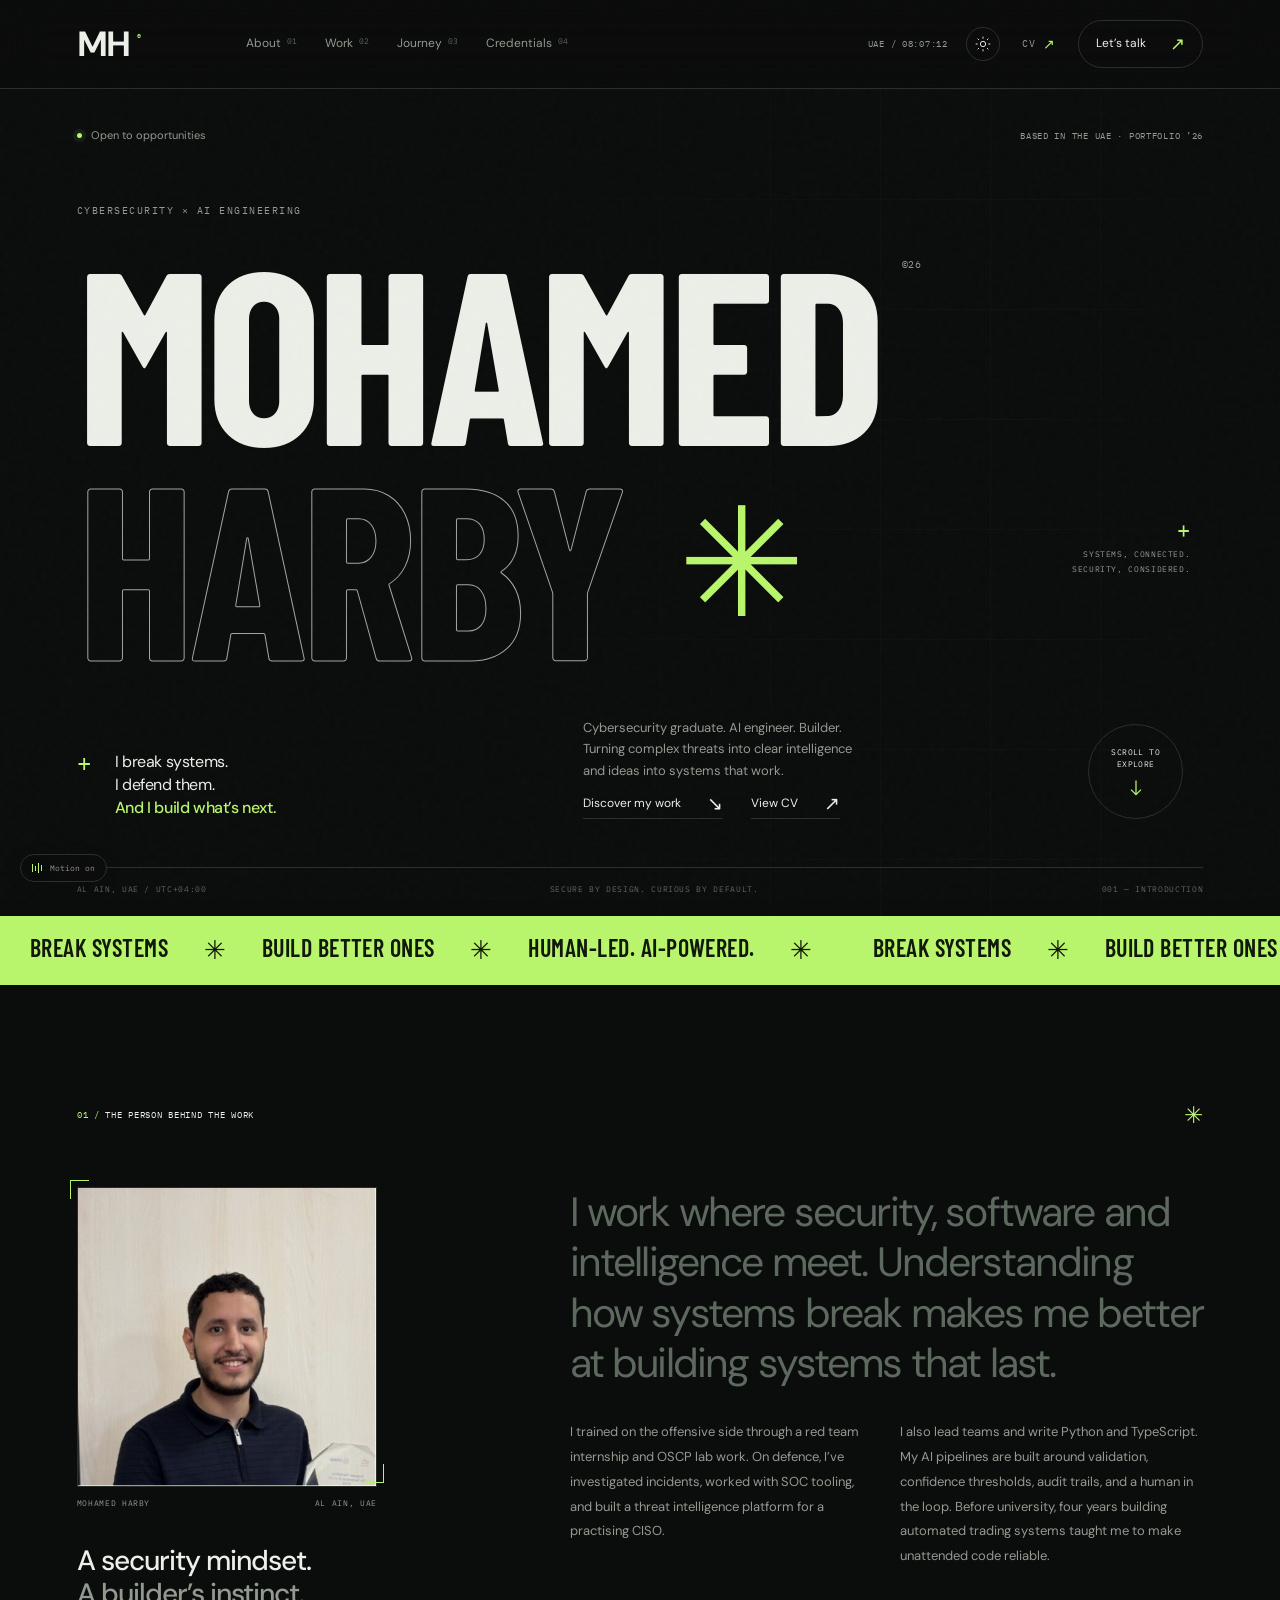
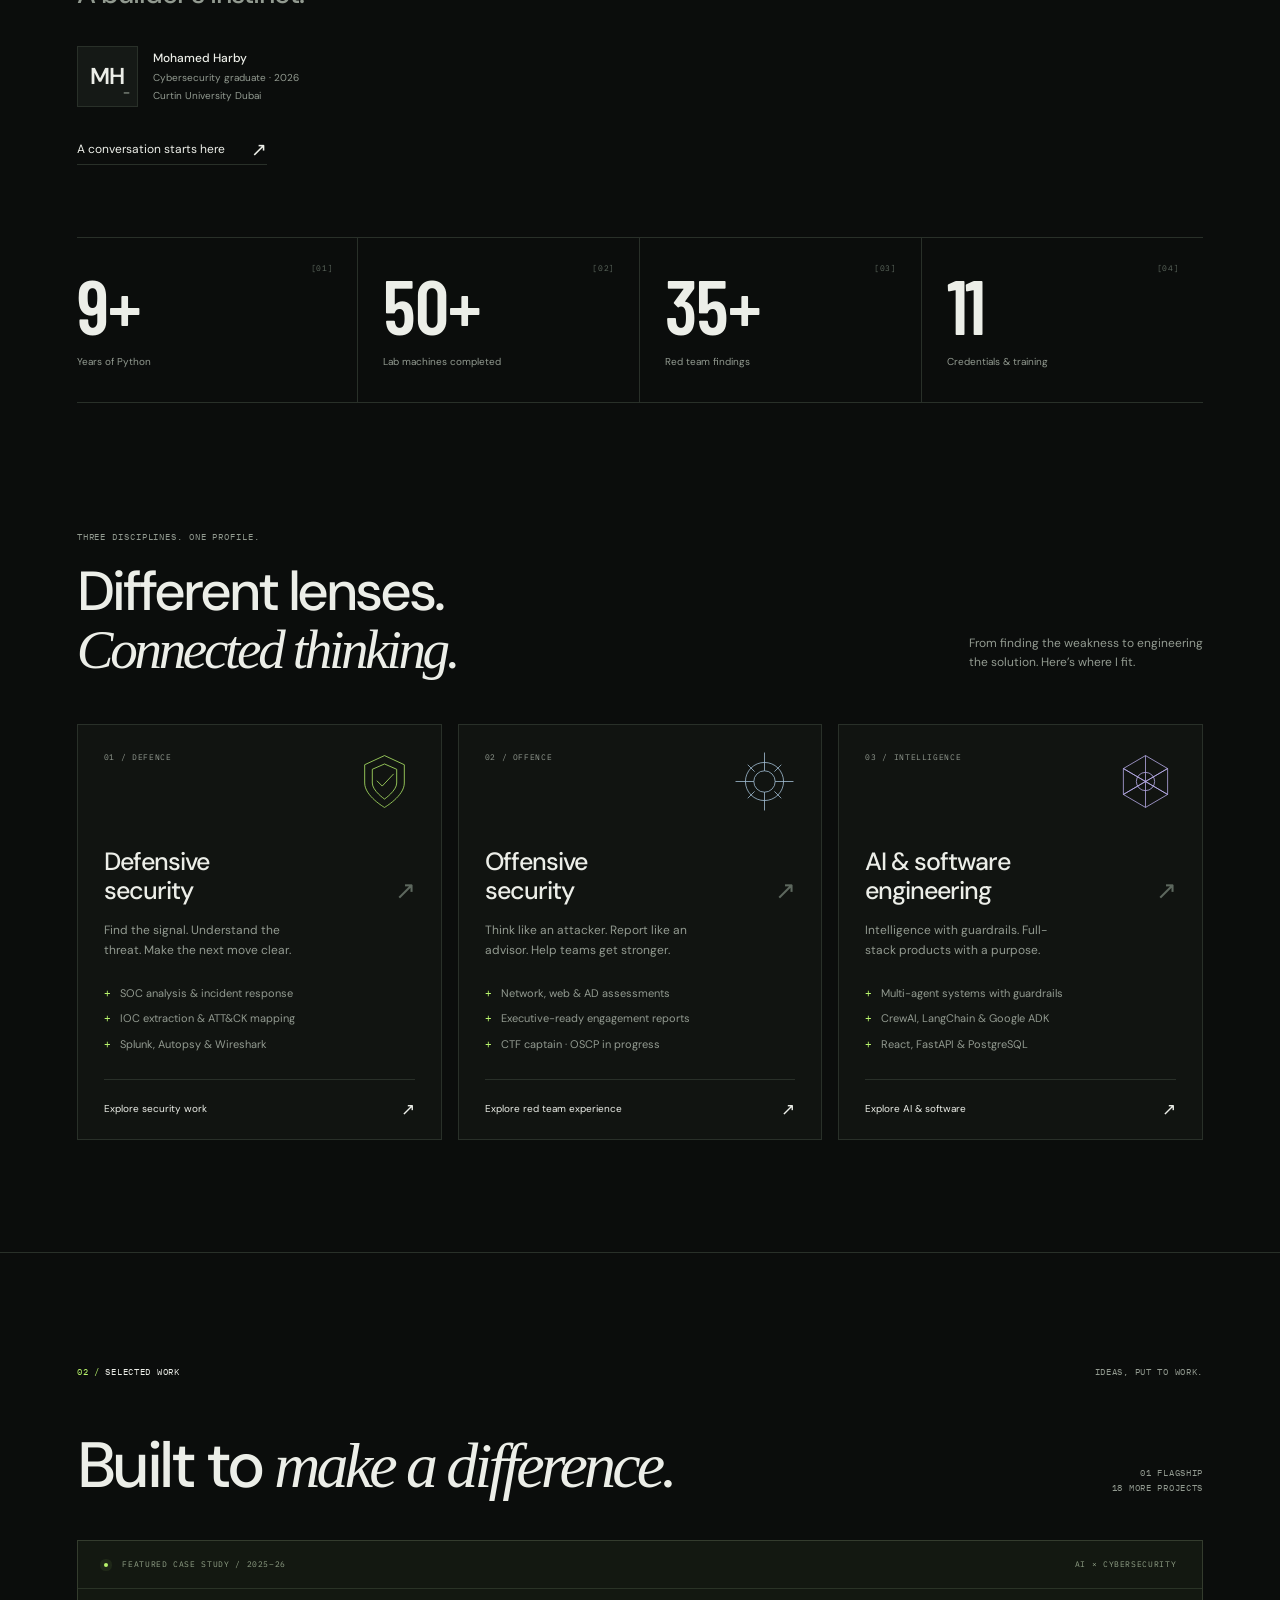
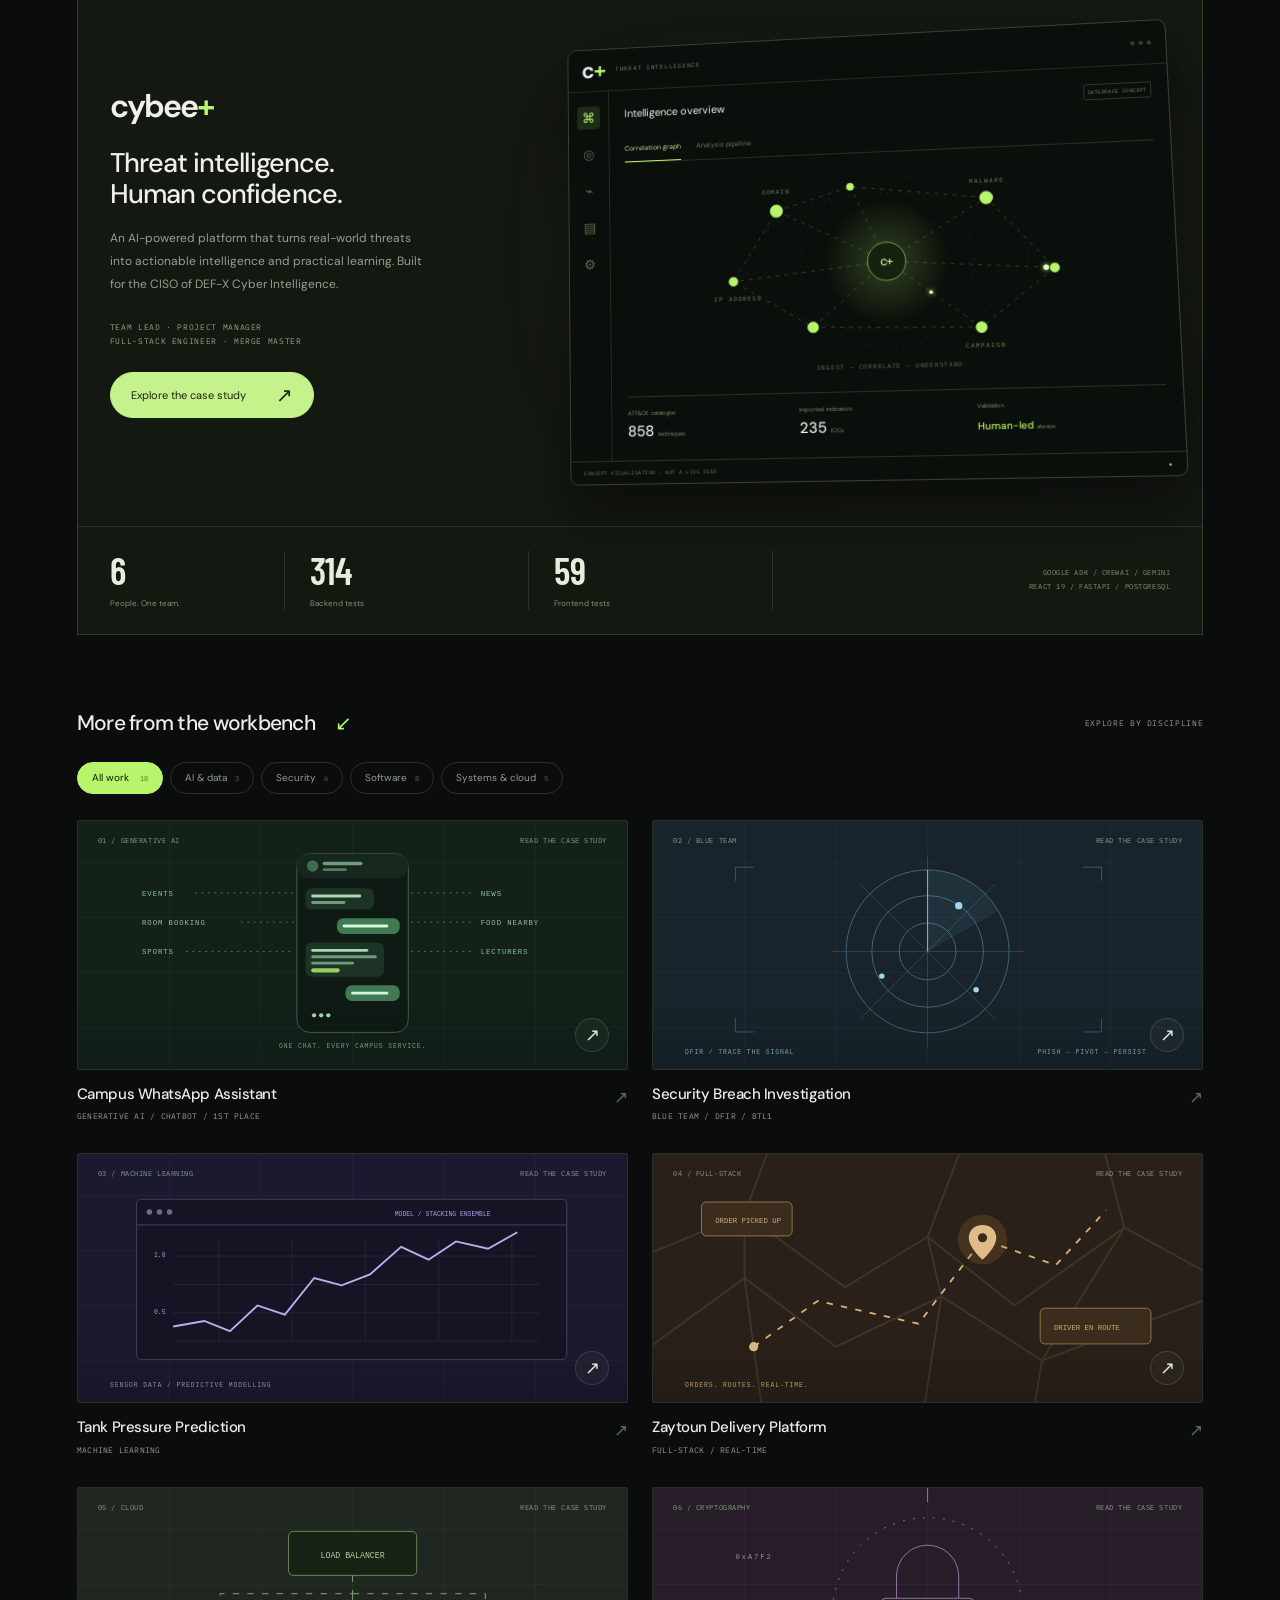
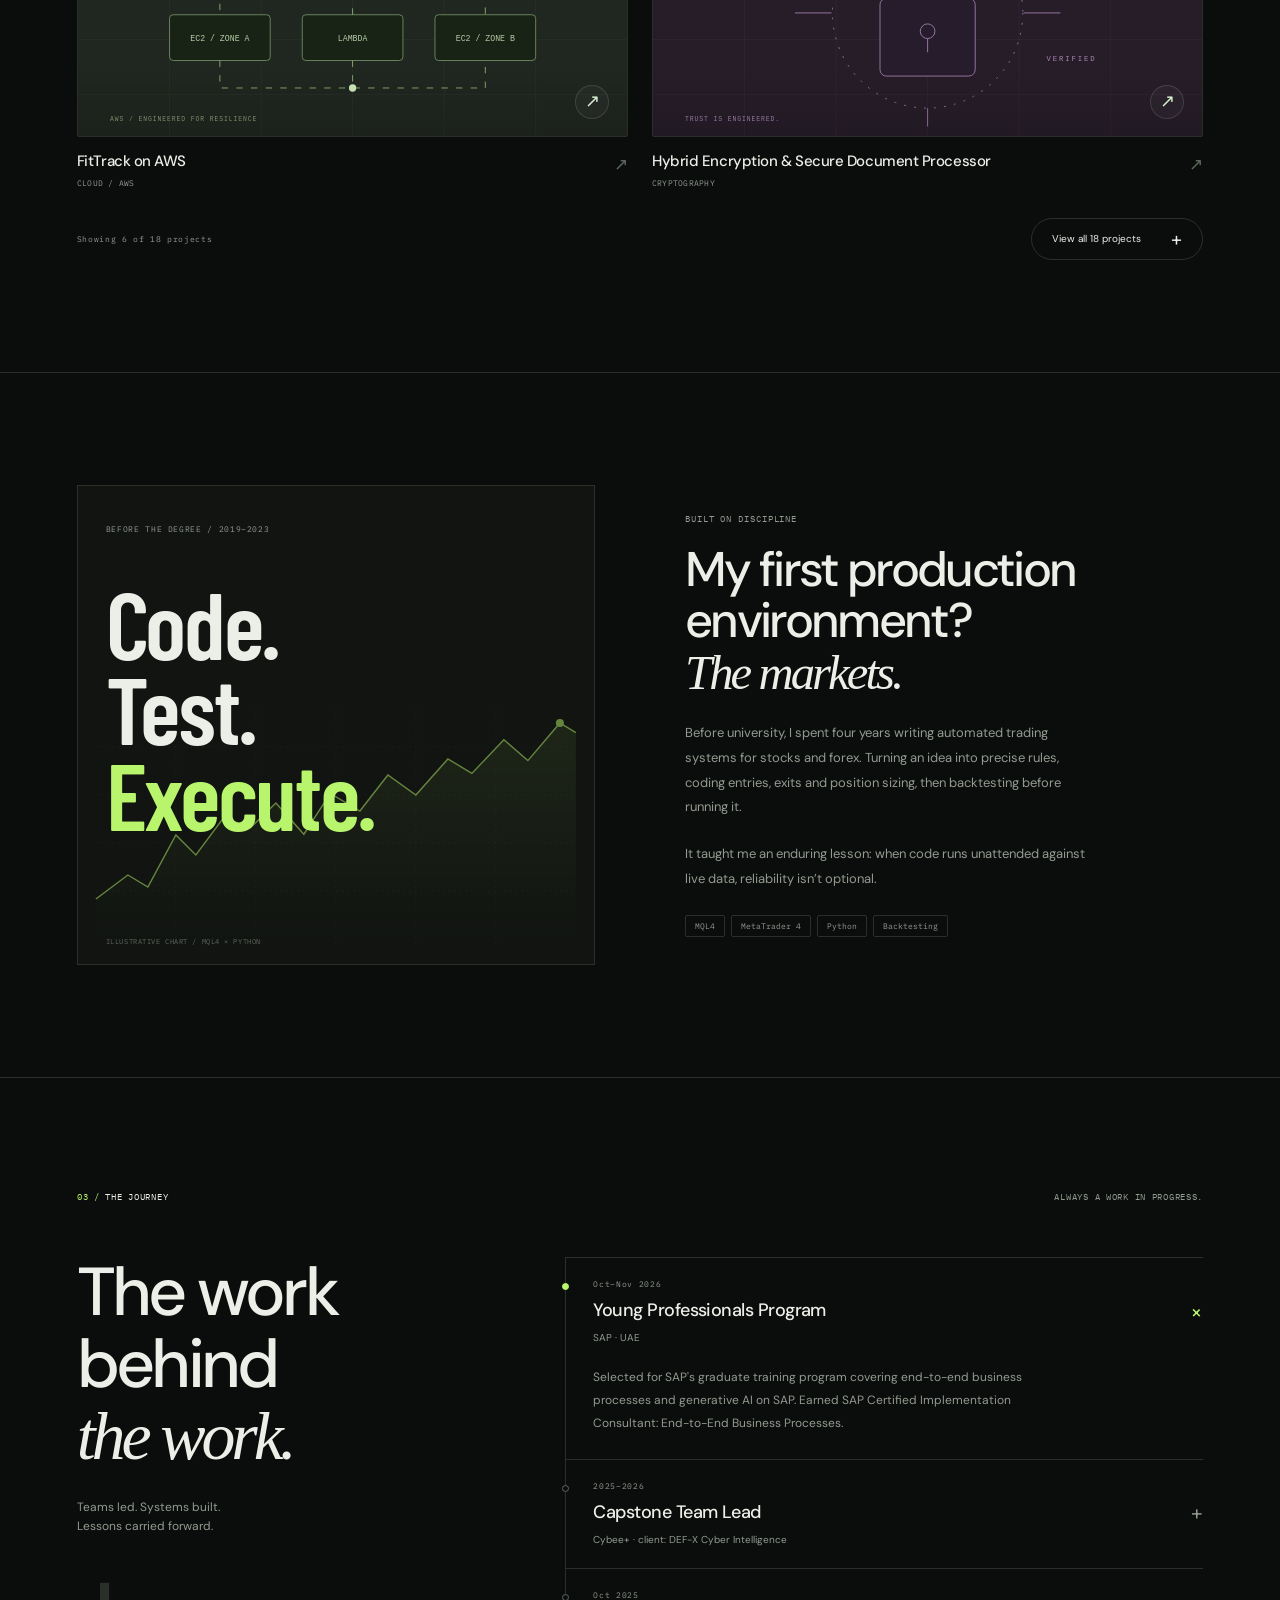
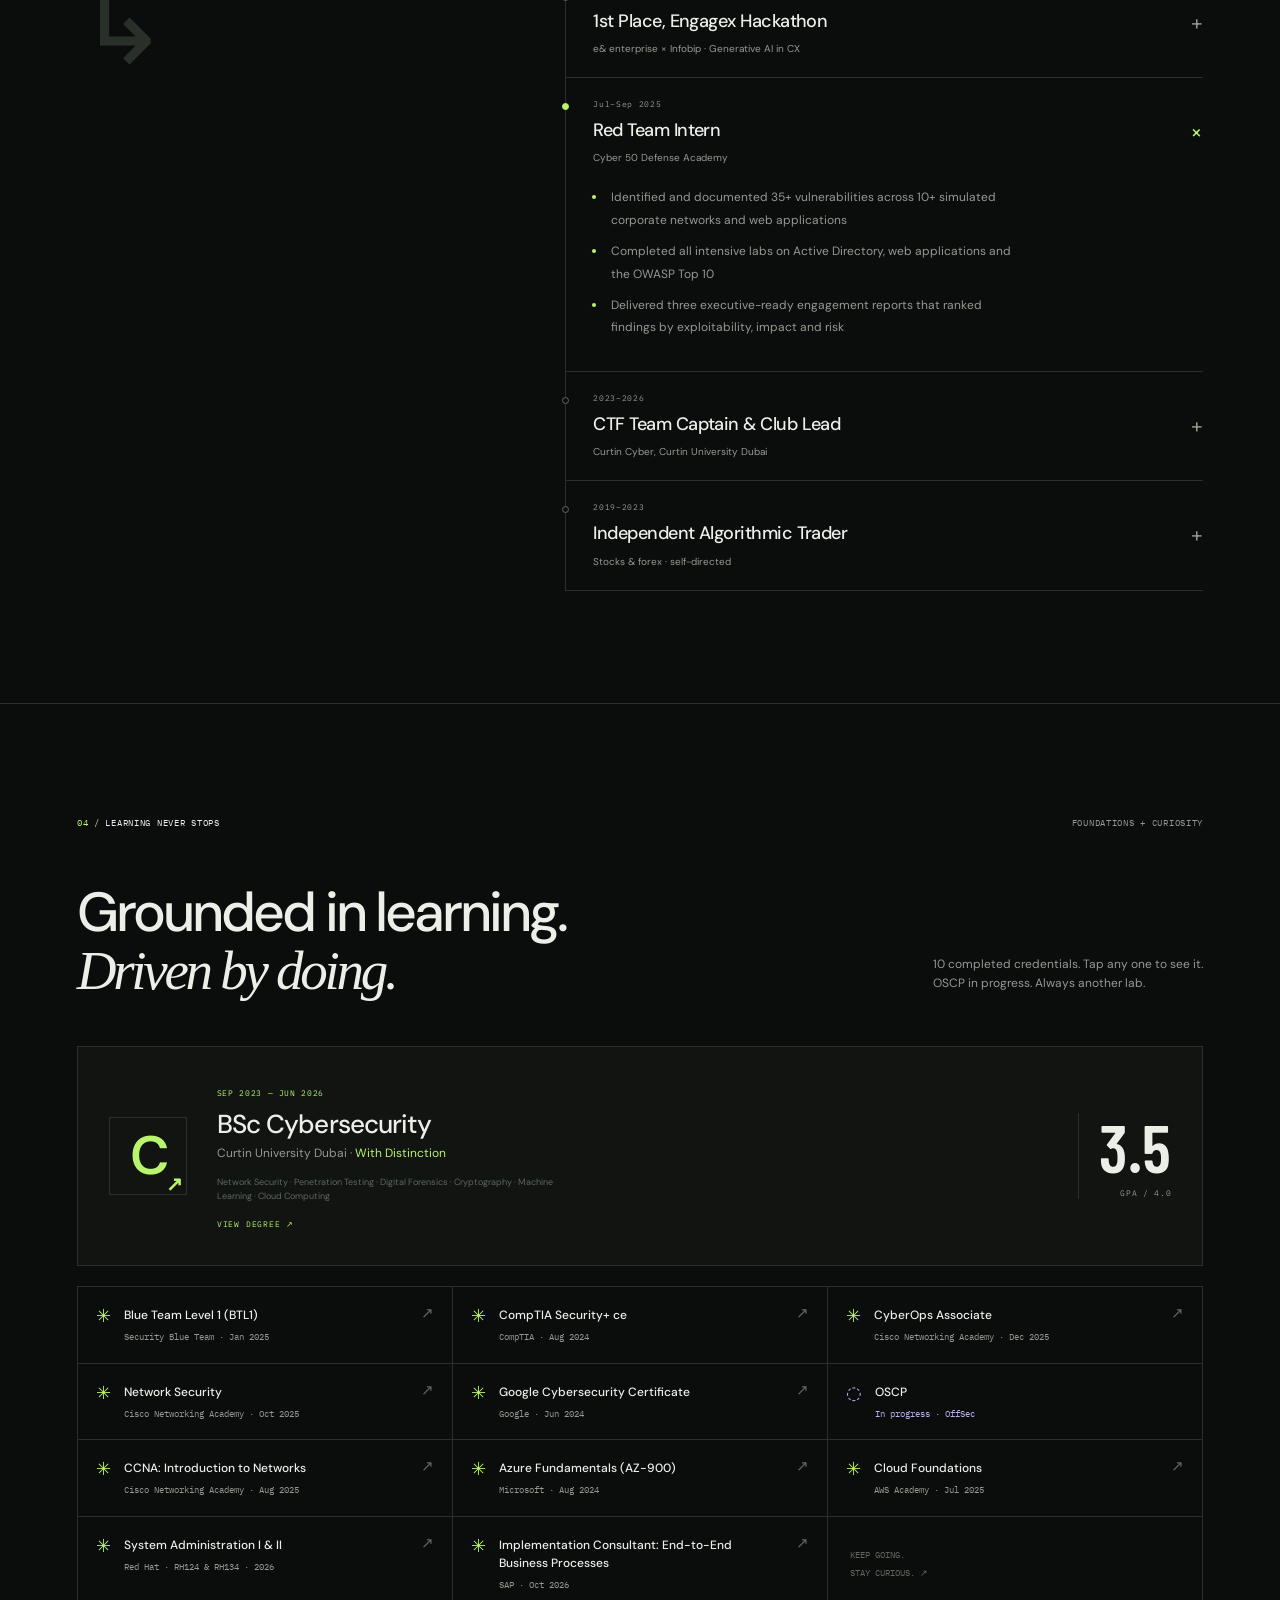
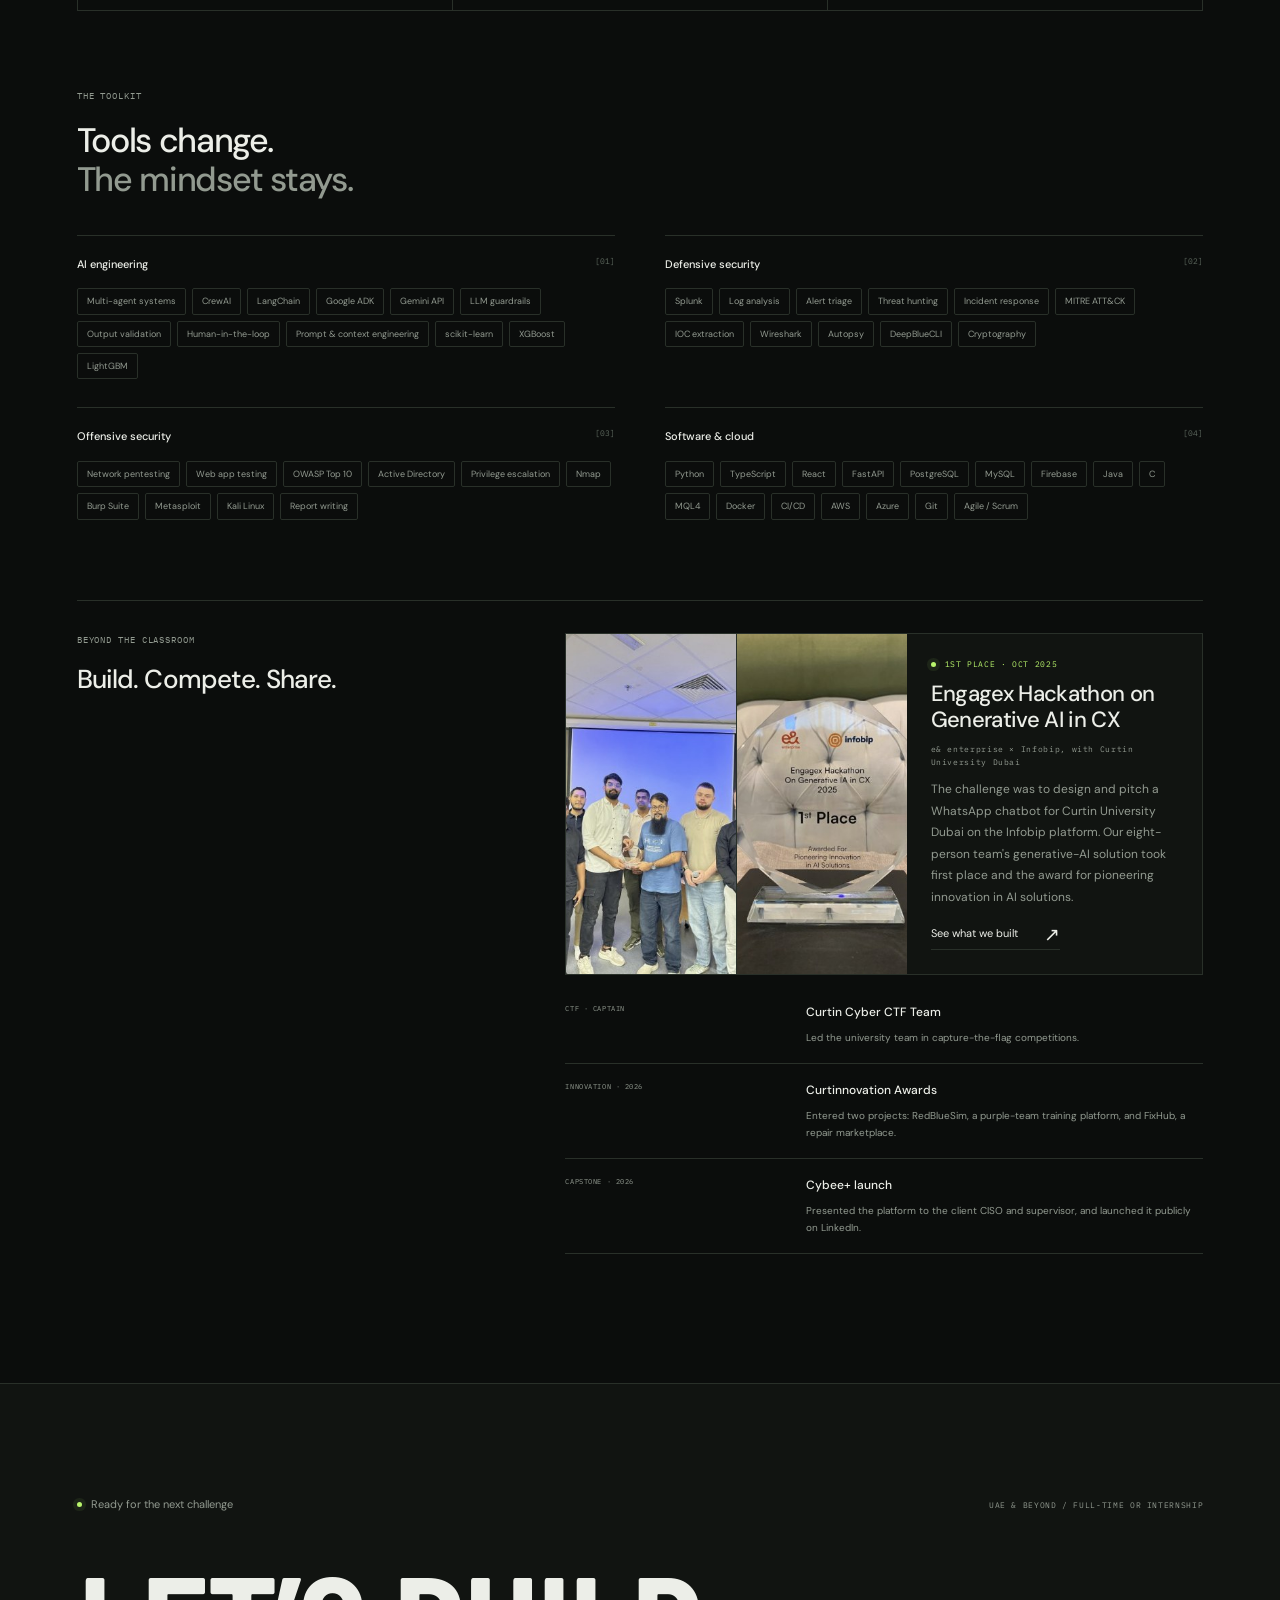
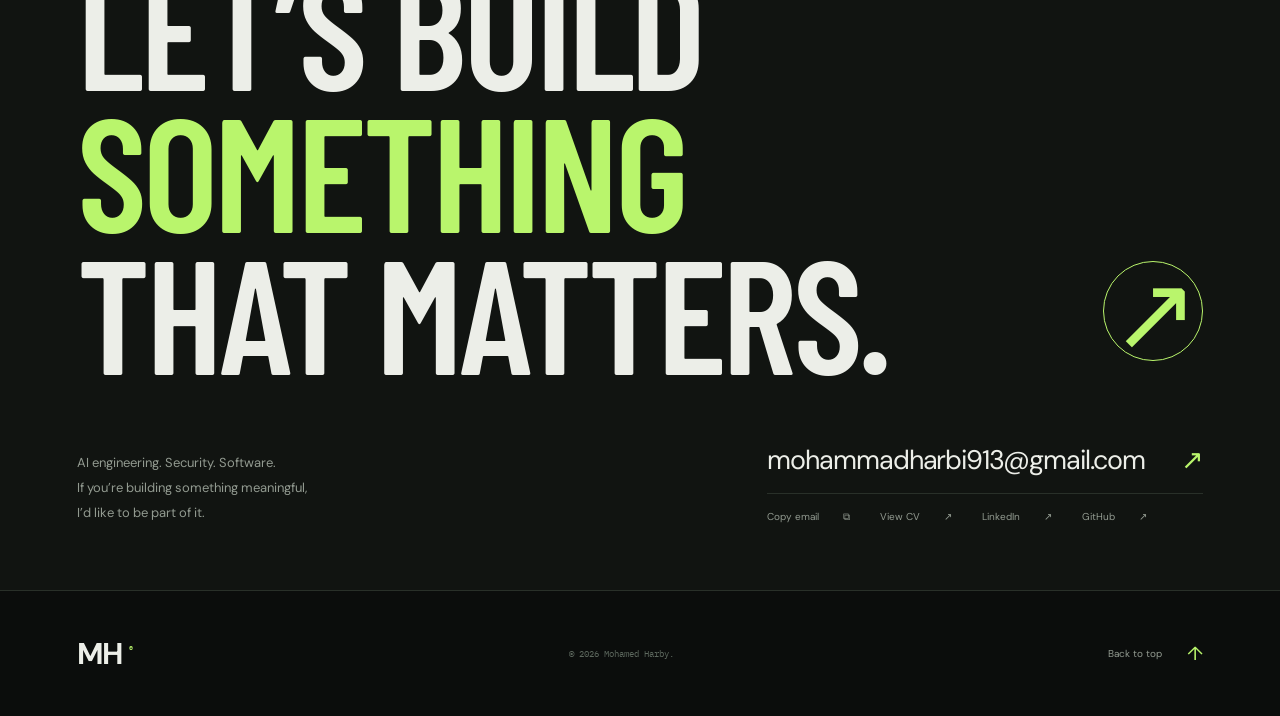
==== public/index.html @ e3bf2884 "Portfolio site" ====
<!DOCTYPE html>
<html lang="en" data-theme="dark">
<head>
  <meta charset="utf-8">
  <meta name="viewport" content="width=device-width,initial-scale=1,viewport-fit=cover">
  <meta name="theme-color" content="#0b0d0c">
  <meta name="description" content="Mohamed Harby — cybersecurity graduate, AI engineer and full-stack builder based in the UAE. Explore Cybee+, security investigations, software and systems work.">
  <meta property="og:title" content="Mohamed Harby — Cybersecurity × AI Engineering">
  <meta property="og:description" content="Cybersecurity graduate building multi-agent AI for threat intelligence. SOC, red team and full-stack work, based in the UAE.">
  <meta property="og:type" content="website">
  <meta property="og:image" content="https://mohamed-harby.web.app/assets/images/og-image.jpg">
  <meta property="og:image:width" content="1200">
  <meta property="og:image:height" content="630">
  <meta property="og:image:alt" content="Mohamed Harby — Cybersecurity × AI Engineering">
  <meta property="og:site_name" content="Mohamed Harby">
  <meta name="twitter:card" content="summary_large_image">
  <meta name="twitter:image" content="https://mohamed-harby.web.app/assets/images/og-image.jpg">
  <title>Mohamed Harby — Cybersecurity × AI Engineering</title>
  <link rel="icon" href="assets/favicon.svg" type="image/svg+xml">
  <link rel="preload" href="assets/fonts/barlow-condensed-latin-700-normal.woff2" as="font" type="font/woff2" crossorigin>
  <link rel="preload" href="assets/fonts/dm-sans-latin-wght-normal.woff2" as="font" type="font/woff2" crossorigin>
  <link rel="stylesheet" href="assets/fonts/fonts.css">
  <link rel="stylesheet" href="styles.css">
  <script src="content.js" defer></script>
  <script src="art.js" defer></script>
  <script src="app.js" defer></script>
</head>
<body>
  <a class="skip-link" href="#main">Skip to content</a>
  <div class="intro-curtain" aria-hidden="true"><div class="intro-mark">MH<span>®</span></div><div class="intro-bottom"><span>SECURITY MEETS INTELLIGENCE</span><span id="load-count">000</span></div><div class="intro-line"></div></div>
  <div class="scroll-progress" aria-hidden="true"></div>
  <div class="cursor" aria-hidden="true"><span>Explore</span></div>
  <div class="grain" aria-hidden="true"></div>

  <header class="site-header">
    <a class="wordmark" href="#home" aria-label="Mohamed Harby, home">MH<span>®</span></a>
    <nav class="desktop-nav" aria-label="Main navigation">
      <a href="#about" data-nav="about" class="nav-link">About<span>01</span></a>
      <a href="#work" data-nav="work" class="nav-link">Work<span>02</span></a>
      <a href="#experience" data-nav="experience" class="nav-link">Journey<span>03</span></a>
      <a href="#credentials" data-nav="credentials" class="nav-link">Credentials<span>04</span></a>
    </nav>
    <div class="header-right">
      <span class="local-time mono" data-clock>UAE / 00:00:00</span>
      <button class="icon-button theme-toggle" type="button" aria-label="Switch to light theme" aria-pressed="false"><svg viewBox="0 0 24 24" fill="none" stroke="currentColor" stroke-width="1.4" aria-hidden="true"><circle cx="12" cy="12" r="4"/><path d="M12 1v3m0 16v3M1 12h3m16 0h3M4 4l2 2m12 12 2 2M4 20l2-2M18 6l2-2"/></svg></button>
      <a href="assets/cv/Mohamed-Harby-CV.pdf" class="cv-link" target="_blank" rel="noopener" aria-label="Open my CV (PDF) in a new tab">CV <span>↗</span></a>
      <a href="#contact" class="talk-button magnetic">Let’s talk <span>↗</span></a>
      <button class="menu-toggle icon-button" aria-label="Open navigation" aria-expanded="false" aria-controls="mobile-nav"><span></span><span></span></button>
    </div>
  </header>
  <nav id="mobile-nav" class="mobile-nav" aria-label="Mobile navigation" hidden>
    <span class="mono">EXPLORE THE PORTFOLIO</span>
    <a href="#about">About <small>01</small></a><a href="#work">Selected work <small>02</small></a><a href="#experience">The journey <small>03</small></a><a href="#credentials">Credentials <small>04</small></a><a href="#contact">Let’s talk <small>↗</small></a><a href="assets/cv/Mohamed-Harby-CV.pdf" target="_blank" rel="noopener">View CV <small>↗</small></a>
    <div class="mono">AL AIN, UAE · OPEN TO OPPORTUNITIES</div>
  </nav>

  <main id="main">
    <section class="hero section-shell" id="home" aria-labelledby="hero-title">
      <div class="hero-grid" aria-hidden="true"></div>
      <canvas id="hero-canvas" aria-hidden="true"></canvas>
      <div class="hero-topline">
        <span class="availability"><i></i> Open to opportunities</span>
        <span class="mono hero-edition">BASED IN THE UAE · PORTFOLIO ’26</span>
      </div>
      <div class="hero-intro"><span class="mono">CYBERSECURITY × AI ENGINEERING</span></div>
      <h1 id="hero-title" class="hero-title" aria-label="Mohamed Harby"><span class="title-line"><span>MOHAMED</span><sup>©26</sup></span><span class="title-line last-line"><span class="outline-name" data-scramble="HARBY">HARBY</span><span class="hero-asterisk" aria-hidden="true">✳</span></span></h1>
      <div class="orb-note mono" aria-hidden="true"><span class="crosshair">+</span> SYSTEMS, CONNECTED.<span>SECURITY, CONSIDERED.</span></div>
      <div class="hero-bottom">
        <div class="hero-tagline"><span class="small-plus" aria-hidden="true">+</span><p>I break systems.<br>I defend them.<br><strong>And I build what’s next.</strong></p></div>
        <div class="hero-description"><p>Cybersecurity graduate. AI engineer. Builder.<br>Turning complex threats into clear intelligence<br class="desktop-break"> and ideas into systems that work.</p><div class="hero-links"><a class="text-link" href="#work">Discover my work <span>↘</span></a><a class="text-link" href="assets/cv/Mohamed-Harby-CV.pdf" target="_blank" rel="noopener">View CV <span>↗</span></a></div></div>
        <a class="scroll-circle magnetic" href="#about" aria-label="Scroll to about"><span>SCROLL TO<br>EXPLORE</span><svg viewBox="0 0 24 24" aria-hidden="true"><path d="M12 3v17m-6-6 6 6 6-6"/></svg></a>
      </div>
      <div class="hero-coordinates mono"><span>AL AIN, UAE / UTC+04:00</span><span>SECURE BY DESIGN. CURIOUS BY DEFAULT.</span><span class="hero-page">001 — INTRODUCTION</span></div>
    </section>

    <div class="marquee" aria-hidden="true"><div class="marquee-track"><span>BREAK SYSTEMS <i>✳</i> BUILD BETTER ONES <i>✳</i> HUMAN-LED. AI-POWERED. <i>✳</i></span><span>BREAK SYSTEMS <i>✳</i> BUILD BETTER ONES <i>✳</i> HUMAN-LED. AI-POWERED. <i>✳</i></span></div></div>

    <section class="about-section section-shell section-space" id="about" aria-labelledby="about-title">
      <div class="section-kicker reveal"><span class="mono"><span class="accent">01 /</span> THE PERSON BEHIND THE WORK</span><span class="section-star" aria-hidden="true">✳</span></div>
      <div class="about-layout">
        <div class="about-aside reveal"><figure class="portrait"><img src="assets/images/mohamed-harby.jpg" alt="Mohamed Harby" width="400" height="400" loading="lazy"><figcaption class="mono"><span>MOHAMED HARBY</span><span>AL AIN, UAE</span></figcaption></figure><h2 id="about-title">A security mindset.<br><span class="muted">A builder’s instinct.</span></h2><div class="identity-block"><div class="identity-monogram" aria-hidden="true">MH<span>_</span></div><div><strong>Mohamed Harby</strong><span>Cybersecurity graduate · 2026</span><span>Curtin University Dubai</span></div></div><a href="#contact" class="text-link">A conversation starts here <span>↗</span></a></div>
        <div class="about-story"><p class="read-reveal" data-read-reveal>I work where security, software and intelligence meet. Understanding how systems break makes me better at building systems that last.</p><div class="story-columns reveal"><p>I trained on the offensive side through a red team internship and OSCP lab work. On defence, I’ve investigated incidents, worked with SOC tooling, and built a threat intelligence platform for a practising CISO.</p><p>I also lead teams and write Python and TypeScript. My AI pipelines are built around validation, confidence thresholds, audit trails, and a human in the loop. Before university, four years building automated trading systems taught me to make unattended code reliable.</p></div></div>
      </div>
      <div class="stat-strip">
        <div class="stat reveal"><span class="stat-index mono">[01]</span><strong data-count="9" data-suffix="+">9+</strong><span>Years of Python</span></div>
        <div class="stat reveal"><span class="stat-index mono">[02]</span><strong data-count="50" data-suffix="+">50+</strong><span>Lab machines completed</span></div>
        <div class="stat reveal"><span class="stat-index mono">[03]</span><strong data-count="35" data-suffix="+">35+</strong><span>Red team findings</span></div>
        <div class="stat reveal"><span class="stat-index mono">[04]</span><strong data-count="11">11</strong><span>Credentials &amp; training</span></div>
      </div>
    </section>

    <section class="focus-section section-shell section-space" id="focus" aria-labelledby="focus-title">
      <div class="section-heading reveal"><div><span class="mono section-label">THREE DISCIPLINES. ONE PROFILE.</span><h2 id="focus-title">Different lenses.<br><span class="serif-word">Connected thinking.</span></h2></div><p>From finding the weakness to engineering<br class="desktop-break"> the solution. Here’s where I fit.</p></div>
      <div class="focus-grid">
        <article class="focus-card reveal spotlight" data-cursor="Explore"><div class="focus-card-top"><span class="mono">01 / DEFENCE</span><svg viewBox="0 0 80 80" aria-hidden="true"><g fill="none" stroke="currentColor"><path d="m40 6 26 12v24c0 17-26 32-26 32S14 59 14 42V18Z"/><path d="m40 17 16 7v18c0 10-16 21-16 21S24 52 24 42V24Z"/><path d="m30 39 7 7 15-16"/></g></svg></div><h3>Defensive<br>security<span>↗</span></h3><p>Find the signal. Understand the threat. Make the next move clear.</p><ul><li>SOC analysis &amp; incident response</li><li>IOC extraction &amp; ATT&amp;CK mapping</li><li>Splunk, Autopsy &amp; Wireshark</li></ul><a href="#work" class="focus-link" data-filter-jump="sec">Explore security work <span>↗</span></a></article>
        <article class="focus-card reveal spotlight" data-cursor="Explore"><div class="focus-card-top"><span class="mono">02 / OFFENCE</span><svg viewBox="0 0 80 80" aria-hidden="true"><g fill="none" stroke="currentColor"><circle cx="40" cy="40" r="25"/><circle cx="40" cy="40" r="14"/><path d="M40 2v24m0 28v24M2 40h24m28 0h24"/><path d="m18 18 9 9m26 26 9 9M18 62l9-9m26-26 9-9"/></g></svg></div><h3>Offensive<br>security<span>↗</span></h3><p>Think like an attacker. Report like an advisor. Help teams get stronger.</p><ul><li>Network, web &amp; AD assessments</li><li>Executive-ready engagement reports</li><li>CTF captain · OSCP in progress</li></ul><a href="#experience" class="focus-link">Explore red team experience <span>↗</span></a></article>
        <article class="focus-card reveal spotlight" data-cursor="Explore"><div class="focus-card-top"><span class="mono">03 / INTELLIGENCE</span><svg viewBox="0 0 80 80" aria-hidden="true"><g fill="none" stroke="currentColor"><path d="m40 6 29 17v34L40 74 11 57V23Z"/><path d="m40 6 0 68M11 23l58 34M69 23 11 57M11 23l29 17 29-17M11 57l29-17 29 17"/><circle cx="40" cy="40" r="12"/></g></svg></div><h3>AI &amp; software<br>engineering<span>↗</span></h3><p>Intelligence with guardrails. Full-stack products with a purpose.</p><ul><li>Multi-agent systems with guardrails</li><li>CrewAI, LangChain &amp; Google ADK</li><li>React, FastAPI &amp; PostgreSQL</li></ul><a href="#work" class="focus-link" data-filter-jump="ai">Explore AI &amp; software <span>↗</span></a></article>
      </div>
    </section>

    <section class="work-section section-shell section-space" id="work" aria-labelledby="work-title">
      <div class="section-kicker reveal"><span class="mono"><span class="accent">02 /</span> SELECTED WORK</span><span class="mono muted">IDEAS, PUT TO WORK.</span></div>
      <div class="work-title-row reveal"><h2 id="work-title">Built to <span class="serif-word">make a difference.</span></h2><span class="work-count mono">01 FLAGSHIP<br><span id="work-count-number">16</span> MORE PROJECTS</span></div>
      <article class="featured-project spotlight reveal" id="cybee">
        <div class="featured-top"><span class="mono"><i class="status-dot"></i> FEATURED CASE STUDY / 2025–26</span><span class="mono">AI × CYBERSECURITY</span></div>
        <div class="featured-main">
          <div class="featured-copy"><span class="cybee-wordmark">cybee<span>+</span></span><h3>Threat intelligence.<br>Human confidence.</h3><p>An AI-powered platform that turns real-world threats into actionable intelligence and practical learning. Built for the CISO of DEF-X Cyber Intelligence.</p><div class="featured-role mono">TEAM LEAD · PROJECT MANAGER<br>FULL-STACK ENGINEER · MERGE MASTER</div><a class="pill-button light-button magnetic" href="project.html?p=cybee-plus">Explore the case study <span>↗</span></a></div>
          <div class="dashboard-wrap" data-tilt>
            <div class="dashboard"><div class="dash-bar"><span class="dash-brand">c<span>+</span></span><span class="mono">THREAT INTELLIGENCE</span><span class="dash-traffic"><i></i><i></i><i></i></span></div><div class="dash-body"><div class="dash-sidebar" aria-hidden="true"><span class="dash-icon active">⌘</span><span class="dash-icon">◎</span><span class="dash-icon">⌁</span><span class="dash-icon">▤</span><span class="dash-icon">⚙</span></div><div class="dash-content"><div class="dash-heading"><span>Intelligence overview</span><span class="mono demo-tag">INTERFACE CONCEPT</span></div><div class="dash-tabs" role="tablist" aria-label="Cybee interface preview"><button role="tab" id="tab-network" aria-selected="true" aria-controls="view-network" data-dash="network">Correlation graph</button><button role="tab" id="tab-pipeline" aria-selected="false" aria-controls="view-pipeline" data-dash="pipeline" tabindex="-1">Analysis pipeline</button></div><div class="dash-view" id="view-network" role="tabpanel" aria-labelledby="tab-network"><svg viewBox="0 0 480 220" class="network-art" aria-label="Illustrative threat correlation graph"><defs><radialGradient id="node-glow"><stop stop-color="#b9f56c" stop-opacity=".22"/><stop offset="1" stop-color="#b9f56c" stop-opacity="0"/></radialGradient></defs><g class="graph-orbit"><circle cx="240" cy="110" r="95"/><ellipse cx="240" cy="110" rx="155" ry="75"/></g><g class="graph-lines"><path d="M240 110 119 50 69 127 157 180 240 110 341 185 422 123 351 44 240 110 202 26M240 110 69 127M240 110 422 123M119 50 202 26 351 44M157 180 341 185"/></g><g class="graph-travel"><circle r="3"><animateMotion dur="4s" repeatCount="indefinite" path="M119 50 240 110 422 123"/></circle><circle r="2"><animateMotion dur="5s" repeatCount="indefinite" path="M69 127 240 110 341 185"/></circle></g><circle cx="240" cy="110" r="68" fill="url(#node-glow)"/><g class="graph-nodes"><circle cx="119" cy="50" r="7"/><circle cx="69" cy="127" r="5"/><circle cx="157" cy="180" r="6"/><circle cx="341" cy="185" r="6"/><circle cx="422" cy="123" r="5"/><circle cx="351" cy="44" r="7"/><circle cx="202" cy="26" r="4"/><circle cx="240" cy="110" r="21" class="graph-core"/></g><g class="graph-labels"><text x="240" y="114" text-anchor="middle">c+</text><text x="119" y="31" text-anchor="middle">DOMAIN</text><text x="47" y="149">IP ADDRESS</text><text x="352" y="27" text-anchor="middle">MALWARE</text><text x="345" y="207" text-anchor="middle">CAMPAIGN</text></g></svg><div class="dash-caption mono">INGEST → CORRELATE → UNDERSTAND</div></div><div class="dash-view pipeline-mini" id="view-pipeline" role="tabpanel" aria-labelledby="tab-pipeline" hidden><div><span>01</span><b>Ingest</b><small>ThreatFox · CSV · manual</small></div><i>↓</i><div><span>02</span><b>Analyse &amp; validate</b><small>AI agents + local ATT&amp;CK catalogue</small></div><i>↓</i><div><span>03</span><b>Keep analysts in control</b><small>Confidence &lt; 0.70 → human review</small></div></div><div class="dash-metrics"><div><span>ATT&amp;CK catalogue</span><b>858 <small>techniques</small></b></div><div><span>Imported indicators</span><b>235 <small>IOCs</small></b></div><div><span>Validation</span><b class="accent">Human-led <small>always</small></b></div></div></div></div><div class="dash-footer mono"><span>CONCEPT VISUALISATION · NOT A LIVE FEED</span><span>●</span></div></div>
          </div>
        </div>
        <div class="featured-bottom"><div><strong data-count="6">6</strong><span>People. One team.</span></div><div><strong data-count="314">314</strong><span>Backend tests</span></div><div><strong data-count="59">59</strong><span>Frontend tests</span></div><div class="featured-stack mono">GOOGLE ADK / CREWAI / GEMINI<br>REACT 19 / FASTAPI / POSTGRESQL</div></div>
      </article>
      <div class="project-archive">
        <div class="archive-head reveal"><h3>More from the workbench<span>↙</span></h3><span class="mono muted">EXPLORE BY DISCIPLINE</span></div>
        <div class="project-filters reveal" role="group" aria-label="Filter projects"><button class="filter-button" data-filter="all" aria-pressed="true">All work <span>16</span></button><button class="filter-button" data-filter="ai" aria-pressed="false">AI &amp; data</button><button class="filter-button" data-filter="sec" aria-pressed="false">Security</button><button class="filter-button" data-filter="dev" aria-pressed="false">Software</button><button class="filter-button" data-filter="sys" aria-pressed="false">Systems &amp; cloud</button></div>
        <div class="projects-grid" id="projects-grid"></div>
        <div class="archive-bottom"><span class="mono muted" id="project-count" role="status" aria-live="polite">Showing 6 of 16 projects</span><button class="pill-button outline-button" id="show-projects">View all 16 projects <span>+</span></button></div>
      </div>
    </section>

    <section class="trading-section section-shell section-space" id="trading" aria-labelledby="trading-title">
      <div class="trading-visual reveal"><span class="mono chart-label">BEFORE THE DEGREE / 2019–2023</span><div class="chart-title">Code.<br>Test.<br><span>Execute.</span></div><svg class="trade-chart" viewBox="0 0 600 300" aria-label="Decorative algorithmic trading chart, not investment performance"><defs><linearGradient id="chart-fill" x1="0" y1="0" x2="0" y2="1"><stop stop-color="#b9f56c" stop-opacity=".16"/><stop offset="1" stop-color="#b9f56c" stop-opacity="0"/></linearGradient></defs><g class="chart-grid"><path d="M0 50H600M0 110H600M0 170H600M0 230H600M100 0V300M200 0V300M300 0V300M400 0V300M500 0V300"/></g><path fill="url(#chart-fill)" d="M0 240 40 210 65 225 100 160 125 185 160 138 193 151 225 120 260 159 293 108 330 130 365 85 400 110 440 65 470 83 510 41 540 67 580 20 600 32V300H0Z"/><path class="chart-line" d="M0 240 40 210 65 225 100 160 125 185 160 138 193 151 225 120 260 159 293 108 330 130 365 85 400 110 440 65 470 83 510 41 540 67 580 20 600 32"/><circle class="chart-pulse" cx="580" cy="20" r="5"/></svg><span class="mono chart-caption">ILLUSTRATIVE CHART / MQL4 × PYTHON</span></div>
      <div class="trading-copy reveal"><span class="mono section-label">BUILT ON DISCIPLINE</span><h2 id="trading-title">My first production<br>environment?<br><span class="serif-word">The markets.</span></h2><p>Before university, I spent four years writing automated trading systems for stocks and forex. Turning an idea into precise rules, coding entries, exits and position sizing, then backtesting before running it.</p><p>It taught me an enduring lesson: when code runs unattended against live data, reliability isn’t optional.</p><div class="tag-row"><span>MQL4</span><span>MetaTrader 4</span><span>Python</span><span>Backtesting</span></div></div>
    </section>

    <section class="experience-section section-shell section-space" id="experience" aria-labelledby="experience-title">
      <div class="section-kicker reveal"><span class="mono"><span class="accent">03 /</span> THE JOURNEY</span><span class="mono muted">ALWAYS A WORK IN PROGRESS.</span></div>
      <div class="journey-layout"><div class="journey-heading reveal"><h2 id="experience-title">The work<br>behind<br><span class="serif-word">the work.</span></h2><p>Teams led. Systems built.<br>Lessons carried forward.</p><span class="journey-symbol" aria-hidden="true">↳</span></div><div class="timeline" id="timeline"></div></div>
    </section>

    <section class="credentials-section section-shell section-space" id="credentials" aria-labelledby="credentials-title">
      <div class="section-kicker reveal"><span class="mono"><span class="accent">04 /</span> LEARNING NEVER STOPS</span><span class="mono muted">FOUNDATIONS + CURIOSITY</span></div>
      <div class="section-heading reveal"><h2 id="credentials-title">Grounded in learning.<br><span class="serif-word">Driven by doing.</span></h2><p>10 completed credentials. Tap any one to see it.<br>OSCP in progress. Always another lab.</p></div>
      <div class="education-card reveal is-clickable" id="degree-card"><div class="degree-symbol" aria-hidden="true">C<span>↗</span></div><div><span class="mono accent">SEP 2023 — JUN 2026</span><h3>BSc Cybersecurity</h3><p>Curtin University Dubai · <span class="accent">With Distinction</span></p><span class="degree-subjects">Network Security · Penetration Testing · Digital Forensics · Cryptography · Machine Learning · Cloud Computing</span><span class="view-hint mono">VIEW DEGREE ↗</span></div><div class="gpa"><strong>3.5</strong><span class="mono">GPA / 4.0</span></div><button class="card-open" type="button" id="open-degree" aria-label="View my BSc Cybersecurity degree certificate"></button></div>
      <div class="cert-list" id="cert-list"></div>
      <div class="skills-heading reveal"><span class="mono section-label">THE TOOLKIT</span><h3>Tools change.<br><span class="muted">The mindset stays.</span></h3></div><div class="skills-grid" id="skills-grid"></div>
      <div class="recognition reveal"><div><span class="mono section-label">BEYOND THE CLASSROOM</span><h3>Build. Compete. Share.</h3></div><div class="recognition-body"><div class="highlight-win" id="highlight-win"></div><div class="recognition-list" id="recognition-list"></div></div></div>
    </section>

    <section class="contact-section section-shell section-space" id="contact" aria-labelledby="contact-title">
      <div class="contact-top reveal"><span class="availability"><i></i> Ready for the next challenge</span><span class="mono">UAE &amp; BEYOND / FULL-TIME OR INTERNSHIP</span></div>
      <h2 id="contact-title" class="contact-title reveal">LET’S BUILD<br><span>SOMETHING</span><br><span class="contact-last">THAT MATTERS.<a href="mailto:mohammadharbi913@gmail.com" class="contact-arrow magnetic" aria-label="Email Mohamed Harby">↗</a></span></h2>
      <div class="contact-bottom reveal"><p>AI engineering. Security. Software.<br>If you’re building something meaningful,<br>I’d like to be part of it.</p><div class="contact-links"><a class="email-link" id="email-address" href="mailto:mohammadharbi913@gmail.com">mohammadharbi913@gmail.com <span>↗</span></a><div class="contact-actions"><button class="copy-button" id="copy-email">Copy email <span>⧉</span></button><a href="assets/cv/Mohamed-Harby-CV.pdf" target="_blank" rel="noopener">View CV <span>↗</span></a><a href="https://www.linkedin.com/in/mohamed-harby-aa7475167/" target="_blank" rel="noopener noreferrer">LinkedIn <span>↗</span></a><a href="https://github.com/MohamedHarby913" target="_blank" rel="noopener noreferrer">GitHub <span>↗</span></a></div></div></div>
    </section>
  </main>
  <footer class="site-footer section-shell"><a href="#home" class="wordmark" aria-label="Back to home">MH<span>®</span></a><span>© <span id="copyright-year">2026</span> Mohamed Harby.</span><a class="back-top" href="#home">Back to top <span>↑</span></a></footer>
  <button class="motion-toggle" id="motion-toggle" aria-pressed="true"><span class="motion-bars" aria-hidden="true"><i></i><i></i><i></i><i></i></span><span id="motion-label">Motion on</span></button>
  <div class="toast" role="status" aria-live="polite" id="toast"></div>
  <dialog id="media-dialog" class="project-dialog media-dialog" aria-labelledby="media-title"><div class="dialog-shell"><div class="dialog-top"><span class="mono" id="media-kicker">CREDENTIAL</span><button class="dialog-close icon-button" type="button" aria-label="Close">×</button></div><h2 id="media-title" class="media-title"></h2><p class="media-sub" id="media-sub"></p><div class="media-frame" id="media-frame"></div><div class="dialog-bottom"><span class="mono muted" id="media-foot">MOHAMED HARBY / CREDENTIALS</span><span class="media-actions" id="media-actions"></span></div></div></dialog>
  <noscript><style>.reveal{opacity:1!important;transform:none!important}.intro-curtain{display:none!important}</style><div class="noscript-note">Enable JavaScript to explore the interactive project archive and animations. You can still reach Mohamed at <a href="mailto:mohammadharbi913@gmail.com">mohammadharbi913@gmail.com</a>.</div></noscript>
</body>
</html>
---- public/assets/fonts/fonts.css ----
/* Self-hosted fonts (SIL Open Font License 1.1). Barlow Condensed, DM Sans, IBM Plex Mono. */
@font-face{font-family:'Barlow Condensed';font-style:normal;font-weight:600;font-display:block;src:url('barlow-condensed-latin-ext-600-normal.woff2') format('woff2');;}
@font-face{font-family:'Barlow Condensed';font-style:normal;font-weight:600;font-display:block;src:url('barlow-condensed-latin-600-normal.woff2') format('woff2');;}
@font-face{font-family:'Barlow Condensed';font-style:normal;font-weight:700;font-display:block;src:url('barlow-condensed-latin-ext-700-normal.woff2') format('woff2');;}
@font-face{font-family:'Barlow Condensed';font-style:normal;font-weight:700;font-display:block;src:url('barlow-condensed-latin-700-normal.woff2') format('woff2');;}
@font-face{font-family:'Barlow Condensed';font-style:normal;font-weight:800;font-display:block;src:url('barlow-condensed-latin-ext-800-normal.woff2') format('woff2');;}
@font-face{font-family:'Barlow Condensed';font-style:normal;font-weight:800;font-display:block;src:url('barlow-condensed-latin-800-normal.woff2') format('woff2');;}
@font-face{font-family:'DM Sans';font-style:normal;font-weight:100 1000;font-display:swap;src:url('dm-sans-latin-ext-wght-normal.woff2') format('woff2-variations');;}
@font-face{font-family:'DM Sans';font-style:normal;font-weight:100 1000;font-display:swap;src:url('dm-sans-latin-wght-normal.woff2') format('woff2-variations');;}
@font-face{font-family:'IBM Plex Mono';font-style:normal;font-weight:400;font-display:swap;src:url('ibm-plex-mono-latin-ext-400-normal.woff2') format('woff2');;}
@font-face{font-family:'IBM Plex Mono';font-style:normal;font-weight:400;font-display:swap;src:url('ibm-plex-mono-latin-400-normal.woff2') format('woff2');;}
@font-face{font-family:'IBM Plex Mono';font-style:normal;font-weight:500;font-display:swap;src:url('ibm-plex-mono-latin-ext-500-normal.woff2') format('woff2');;}
@font-face{font-family:'IBM Plex Mono';font-style:normal;font-weight:500;font-display:swap;src:url('ibm-plex-mono-latin-500-normal.woff2') format('woff2');;}
---- public/styles.css ----
@charset "UTF-8";
:root{--bg:#0b0d0c;--bg-soft:#111411;--surface:#151916;--surface-2:#1a1f1b;--ink:#eceee8;--muted:#929a90;--dim:#5d685e;--line:#293029;--accent:#b9f56c;--accent-ink:#11190a;--lavender:#bcb1ee;--header:rgba(11,13,12,.83);--sans:"DM Sans",Arial,sans-serif;--display:"Barlow Condensed","Arial Narrow",Impact,sans-serif;--mono:"IBM Plex Mono",monospace;--ease:cubic-bezier(.22,1,.36,1);color-scheme:dark;scroll-behavior:smooth;scroll-padding-top:110px}
:root[data-theme="light"]{--bg:#f0f0e8;--bg-soft:#e9eae0;--surface:#e4e7dd;--surface-2:#dce0d5;--ink:#182019;--muted:#586350;--dim:#899281;--line:#cbd1c1;--accent:#487025;--accent-ink:#f3f5ed;--lavender:#67519f;--header:rgba(240,240,232,.87);color-scheme:light}
*{box-sizing:border-box}body{margin:0;background:var(--bg);color:var(--ink);font-family:var(--sans);font-size:16px;line-height:1.6;-webkit-font-smoothing:antialiased;overflow-x:clip}body.dialog-open,body.menu-open{overflow:hidden}button,a{-webkit-tap-highlight-color:transparent}button,input{font:inherit}button{cursor:pointer}a{color:inherit;text-decoration:none}button{color:inherit}button:disabled{cursor:default}h1,h2,h3,p{margin:0}h1,h2,h3{font-weight:500}h2{font-size:clamp(36px,4.3vw,64px);line-height:1.06;letter-spacing:-.055em}h3{letter-spacing:-.035em}svg{display:block}button,a,summary{touch-action:manipulation}button:focus-visible,a:focus-visible,summary:focus-visible{outline:2px solid var(--accent);outline-offset:5px}::selection{background:var(--accent);color:var(--accent-ink)}[hidden]{display:none!important}.section-shell{padding-inline:clamp(22px,6vw,100px);max-width:1600px;margin-inline:auto}.section-space{padding-block:112px}.mono{font:10px/1.6 var(--mono);letter-spacing:.08em}.muted{color:var(--muted)}.accent{color:var(--accent)}.serif-word{font-family:Georgia,"Times New Roman",serif;font-style:italic;letter-spacing:-.06em;font-weight:400}.skip-link{position:fixed;top:8px;left:8px;z-index:120;transform:translateY(-150%);background:var(--accent);color:var(--accent-ink);padding:12px 20px}.skip-link:focus{transform:none}
.grain{position:fixed;inset:0;z-index:12;pointer-events:none;opacity:.024;background-image:url("data:image/svg+xml,%3Csvg viewBox='0 0 180 180' xmlns='http://www.w3.org/2000/svg'%3E%3Cfilter id='n'%3E%3CfeTurbulence type='fractalNoise' baseFrequency='.8' numOctaves='3' stitchTiles='stitch'/%3E%3C/filter%3E%3Cpath fill='%23fff' filter='url(%23n)' opacity='.8' d='M0 0h180v180H0z'/%3E%3C/svg%3E")}.scroll-progress{position:fixed;top:0;left:0;height:2px;width:100%;transform-origin:left;transform:scaleX(0);background:var(--accent);z-index:101;pointer-events:none}
.intro-curtain{position:fixed;inset:0;z-index:110;background:#b9f56c;color:#14200c;display:flex;align-items:center;justify-content:center;animation:curtain-exit 1s .35s var(--ease) both;pointer-events:none}.intro-mark{font-family:var(--sans);font-size:110px;font-weight:700;letter-spacing:-12px}.intro-mark span{font:16px var(--mono);vertical-align:top;display:inline-block;margin:32px 0 0 12px;letter-spacing:0}.intro-bottom{position:absolute;left:6vw;right:6vw;bottom:45px;display:flex;justify-content:space-between;font:11px var(--mono);letter-spacing:.08em}.intro-line{height:1px;background:#14200c;position:absolute;bottom:28px;left:6vw;width:88vw;transform-origin:left;animation:load-line 1s var(--ease) both}@keyframes load-line{from{transform:scaleX(0)}to{transform:scaleX(1)}}@keyframes curtain-exit{0%,35%{transform:translateY(0);visibility:visible}100%{transform:translateY(-101%);visibility:hidden}}
.site-header{height:89px;display:flex;align-items:center;padding-inline:clamp(22px,6vw,100px);gap:40px;border-bottom:1px solid var(--line);position:sticky;top:0;z-index:50;backdrop-filter:blur(22px);background:var(--header);transition:background .3s}.wordmark{font-size:35px;line-height:1;font-weight:700;letter-spacing:-4px;display:inline-flex;align-items:flex-start}.wordmark span{font:10px var(--mono);color:var(--accent);letter-spacing:0;margin:4px 0 0 6px}.desktop-nav{display:flex;gap:28px;align-items:center;margin-left:5vw}.nav-link{font-size:12px;color:var(--muted);display:flex;gap:6px;position:relative;transition:color .2s}.nav-link>span{font:8px var(--mono);color:var(--dim);margin-top:2px}.nav-link::after{position:absolute;content:"";bottom:-6px;left:0;right:0;height:1px;background:var(--accent);transform:scaleX(0);transform-origin:left;transition:transform .35s var(--ease)}.nav-link.active,.nav-link:hover{color:var(--ink)}.nav-link.active::after,.nav-link:hover::after{transform:scaleX(1)}.header-right{display:flex;align-items:center;gap:18px;margin-left:auto}.local-time{color:var(--muted);font-size:9px;font-variant-numeric:tabular-nums;white-space:nowrap}.icon-button{display:grid;place-items:center;width:34px;height:34px;background:transparent;border:1px solid var(--line);border-radius:50%;transition:background .2s,border-color .2s}.icon-button:hover{background:var(--surface);border-color:var(--muted)}.icon-button svg{width:16px;height:16px}.talk-button{font-size:12px;padding:9px 17px;border-radius:30px;border:1px solid var(--line);display:flex;align-items:center;gap:24px;transition:background .25s,color .25s}.talk-button span{color:var(--accent);font-size:18px}.talk-button:hover{background:var(--accent);color:var(--accent-ink)}.talk-button:hover span{color:inherit}.menu-toggle{display:none}.mobile-nav{display:none}
.hero{position:relative;min-height:calc(100svh - 89px);padding-top:38px;isolation:isolate;overflow:clip}.hero-grid{position:absolute;inset:0;pointer-events:none;z-index:-2;opacity:.16;background-image:linear-gradient(var(--line) 1px,transparent 1px),linear-gradient(90deg,var(--line) 1px,transparent 1px);background-size:110px 110px;mask-image:linear-gradient(90deg,transparent 25%,#000 80%,transparent)}#hero-canvas{position:absolute;inset:70px 0 auto auto;width:57%;height:650px;z-index:-1;opacity:.8;mask-image:linear-gradient(90deg,transparent,#000 20%,#000 90%,transparent)}.hero-topline{display:flex;justify-content:space-between;align-items:center}.availability{display:inline-flex;align-items:center;gap:9px;font-size:11px;color:var(--muted)}.availability i,.status-dot{display:inline-block;width:5px;height:5px;border-radius:50%;background:var(--accent);box-shadow:0 0 0 4px color-mix(in srgb,var(--accent) 7%,transparent);animation:status-pulse 3s ease-in-out infinite}@keyframes status-pulse{50%{box-shadow:0 0 0 6px color-mix(in srgb,var(--accent) 1%,transparent)}}.hero-edition{font-size:9px;color:var(--muted)}.hero-intro{display:flex;gap:25px;align-items:center;margin-top:58px;animation:element-in 1.1s .9s var(--ease) both}.hero-intro .mono{font-size:10px;color:var(--muted);letter-spacing:.15em}.hero-title{font-family:var(--display);font-weight:700;font-size:clamp(110px,19.2vw,288px);line-height:.8;letter-spacing:-.025em;margin:31px 0 0;position:relative;z-index:1;max-width:1120px}.title-line{display:flex;align-items:flex-start;overflow:clip;padding-bottom:.045em}.title-line>span:first-child{display:inline-block;animation:title-enter 1.35s .65s var(--ease) both}.title-line sup{font:10px var(--mono);margin:8px 0 0 21px;color:var(--muted);letter-spacing:.05em}.hero-title .last-line{margin-top:8px;align-items:center}.last-line>span:first-child{animation-delay:.83s}.outline-name{color:transparent;-webkit-text-stroke:1px color-mix(in srgb,var(--ink) 68%,transparent);position:relative;transition:color .5s}.outline-name:hover{color:var(--ink)}.hero-asterisk{font-family:Arial,sans-serif!important;font-size:.62em;color:var(--accent);font-weight:400;margin:0 0 0 .37em;animation:rotate-star 24s linear infinite!important;line-height:1;transform-origin:center}@keyframes title-enter{from{transform:translateY(115%) rotate(3deg)}to{transform:translateY(0) rotate(0)}}@keyframes rotate-star{to{transform:rotate(360deg)}}@keyframes element-in{from{opacity:0;transform:translateY(24px)}to{opacity:1;transform:none}}.orb-note{position:absolute;right:7%;top:52%;font-size:8px;color:var(--muted);display:grid;gap:2px;text-align:right;z-index:0}.orb-note .crosshair{font-size:22px;color:var(--accent);line-height:1;margin-bottom:5px}.hero-bottom{display:grid;grid-template-columns:1fr 1fr 115px;align-items:end;gap:32px;margin-top:44px;animation:element-in 1s 1s var(--ease) both}.hero-tagline{display:flex;gap:24px;align-items:flex-start}.small-plus{font:24px var(--mono);color:var(--accent);line-height:1}.hero-tagline p{font-size:16px;line-height:1.45;font-weight:400;letter-spacing:-.025em}.hero-tagline strong{font-weight:500;color:var(--accent)}.hero-description p{font-size:12px;color:var(--muted);line-height:1.65}.text-link{display:inline-flex;align-items:center;justify-content:space-between;gap:26px;font-size:12px;background:none;padding:0 0 5px;border:0;border-bottom:1px solid var(--line);transition:color .25s,border-color .25s}.text-link:hover{color:var(--accent);border-color:var(--accent)}.text-link span{font-size:19px;line-height:1}.hero-description .text-link{margin-top:13px}.scroll-circle{width:95px;height:95px;border:1px solid var(--line);border-radius:50%;display:flex;flex-direction:column;align-items:center;justify-content:center;gap:8px;transition:background .3s,color .3s}.scroll-circle span{text-align:center;font:8px/1.5 var(--mono);letter-spacing:.05em}.scroll-circle svg{width:20px;height:20px;fill:none;stroke:var(--accent);stroke-width:1.5;animation:arrow-bob 2s ease-in-out infinite}.scroll-circle:hover{background:var(--accent);color:var(--accent-ink)}.scroll-circle:hover svg{stroke:currentColor}@keyframes arrow-bob{50%{transform:translateY(4px)}}.hero-coordinates{border-top:1px solid var(--line);display:flex;justify-content:space-between;margin-top:48px;padding-block:15px 20px;color:var(--dim);font-size:8px}
.marquee{padding-block:19px;background:var(--accent);color:var(--accent-ink);overflow:clip;position:relative}.marquee-track{display:flex;align-items:center;width:max-content;animation:marquee-slide 33s linear infinite}.marquee-track>span{white-space:nowrap;font:600 24px/1 var(--display);letter-spacing:.02em;padding-left:30px}.marquee i{font:26px Arial,sans-serif;font-style:normal;vertical-align:middle;padding:0 30px}.marquee:hover .marquee-track{animation-play-state:paused}@keyframes marquee-slide{to{transform:translateX(-50%)}}
.section-kicker{display:flex;align-items:center;justify-content:space-between;margin-bottom:53px}.section-kicker .mono{font-size:9px}.section-star{font-size:23px;color:var(--accent)}.section-heading{display:flex;align-items:end;justify-content:space-between;gap:36px;margin-bottom:45px}.section-heading>p{font-size:12px;color:var(--muted);padding-bottom:7px}.section-label{display:block;font-size:9px;letter-spacing:.1em;color:var(--muted);margin-bottom:17px}.about-layout{display:grid;grid-template-columns:.9fr 1.5fr;gap:10%}.about-aside h2{font-size:28px;line-height:1.2;letter-spacing:-.035em}.identity-block{display:flex;gap:15px;align-items:center;margin-block:35px 28px}.identity-monogram{width:61px;height:61px;display:grid;place-content:center;border:1px solid var(--line);background:var(--surface);font-size:23px;font-weight:600;letter-spacing:-2px;position:relative}.identity-monogram span{position:absolute;right:8px;bottom:9px;color:var(--accent);font-size:14px}.identity-block>div+div{display:grid;gap:2px}.identity-block strong{font-size:12px;font-weight:500}.identity-block span{font-size:10px;color:var(--muted)}.read-reveal{font-size:clamp(27px,3.2vw,46px);line-height:1.23;letter-spacing:-.045em;max-width:24ch}.read-reveal .read-word{display:inline;color:var(--dim);transition:color .25s}.read-reveal .read-word.lit{color:var(--ink)}.story-columns{display:grid;grid-template-columns:1fr 1fr;gap:27px;margin-top:32px;color:var(--muted);font-size:12px;line-height:1.9}.stat-strip{display:grid;grid-template-columns:repeat(4,minmax(0,1fr));border-block:1px solid var(--line);margin-top:72px}.stat{padding:25px 25px 30px;position:relative;border-right:1px solid var(--line)}.stat:first-child{padding-left:0}.stat:last-child{border-right:0}.stat-index{position:absolute;top:24px;right:24px;color:var(--dim);font-size:8px}.stat strong{display:block;font-family:var(--display);font-size:76px;font-weight:600;line-height:1.1;letter-spacing:-.015em}.stat>span:last-child{font-size:10px;color:var(--muted)}
.focus-section{padding-top:15px}.focus-grid{display:grid;grid-template-columns:repeat(3,minmax(0,1fr));gap:16px}.focus-card{padding:26px 26px 0;border:1px solid var(--line);background:var(--bg-soft);position:relative;overflow:hidden;transition:border-color .4s,transform .5s var(--ease);isolation:isolate}.focus-card:hover{border-color:var(--dim);transform:translateY(-6px)}.focus-card-top{display:flex;justify-content:space-between;align-items:start;margin-bottom:35px;gap:16px}.focus-card-top .mono{font-size:8px;color:var(--muted);white-space:nowrap}.focus-card-top svg{width:61px;height:61px;flex-shrink:0;color:var(--accent);stroke-width:1;transition:transform 1.2s var(--ease)}.focus-card:hover .focus-card-top svg{transform:rotate(30deg)}.focus-card:nth-child(2) .focus-card-top svg{color:#a9c5dc}.focus-card:nth-child(3) .focus-card-top svg{color:var(--lavender)}.focus-card h3{font-size:25px;line-height:1.16;letter-spacing:-.04em;position:relative}.focus-card h3>span{position:absolute;right:0;bottom:0;font-size:25px;color:var(--dim)}.focus-card>p{color:var(--muted);font-size:11px;margin-top:16px;max-width:26ch;min-height:36px}.focus-card ul{list-style:none;padding:0;margin-block:25px;display:grid;gap:8px;font-size:10px;color:var(--muted)}.focus-card li:before{content:"+";font-family:var(--mono);padding-right:9px;color:var(--accent)}.focus-link{border-top:1px solid var(--line);display:flex;justify-content:space-between;align-items:center;font-size:10px;padding-block:16px}.focus-link>span{font-size:17px;transition:transform .3s}.focus-link:hover>span{transform:translate(3px,-3px)}.spotlight::before{content:"";position:absolute;inset:0;z-index:-1;background:radial-gradient(400px circle at var(--mx,50%) var(--my,0%),color-mix(in srgb,var(--accent) 8%,transparent),transparent 65%);opacity:0;transition:opacity .4s;pointer-events:none}.spotlight:hover::before{opacity:1}
.work-section{border-top:1px solid var(--line)}.work-title-row{display:flex;justify-content:space-between;align-items:end;gap:24px;margin-bottom:40px}.work-title-row h2{max-width:16ch;font-size:clamp(40px,5vw,72px)}.work-count{color:var(--muted);text-align:right;font-size:9px;padding-bottom:5px}.featured-project{border:1px solid #343c2e;background:#131811;position:relative;isolation:isolate;overflow:clip}.featured-top{display:flex;align-items:center;justify-content:space-between;border-bottom:1px solid #2a3326;padding:17px 26px;color:#91a187}.featured-top .mono{font-size:8px}.featured-top .status-dot{width:4px;height:4px;margin-right:9px}.featured-main{display:grid;grid-template-columns:1fr 1.45fr;gap:30px;align-items:center;padding:42px 32px 48px}.featured-copy{max-width:320px}.cybee-wordmark{display:block;color:#edf1e8;font-size:32px;font-weight:650;letter-spacing:-2px;line-height:1;margin-bottom:26px}.cybee-wordmark>span{color:#b9f56c}.featured-copy h3{font-size:27px;line-height:1.13;color:#edf1e8}.featured-copy>p{font-size:11px;line-height:1.9;color:#95a08e;margin-top:18px}.featured-role{font-size:8px;line-height:1.8;color:#93a486;margin-block:24px}.pill-button{border:1px solid var(--line);border-radius:30px;background:none;font-size:11px;display:inline-flex;justify-content:space-between;gap:30px;align-items:center;padding:12px 20px;transition:background .3s,color .3s,border-color .3s}.pill-button>span{font-size:20px;line-height:1}.light-button{background:#c5f28a;color:#19240f;border-color:#c5f28a}.light-button:hover{background:#e1ffbb;border-color:#e1ffbb}.outline-button:hover{background:var(--accent);border-color:var(--accent);color:var(--accent-ink)}.dashboard-wrap{perspective:1000px;position:relative}.dashboard-wrap::after{content:"";position:absolute;inset:20% 8%;background:#71983b;opacity:.13;filter:blur(60px);z-index:-1}.dashboard{transform:rotateY(-5deg) rotateX(4deg) rotate(-2deg);background:#0b0f0b;color:#e9eee6;border:1px solid #38422f;border-radius:9px;box-shadow:0 28px 50px #0007;overflow:hidden;transition:transform .65s var(--ease);will-change:transform}.dash-bar{display:flex;align-items:center;gap:12px;padding:10px 14px;border-bottom:1px solid #242d20}.dash-brand{font-size:23px;line-height:1;font-weight:650;letter-spacing:-1.5px}.dash-brand span{color:#b9f56c}.dash-bar>.mono{font-size:6px;color:#758570;letter-spacing:.12em}.dash-traffic{display:flex;gap:4px;margin-left:auto}.dash-traffic i{width:4px;height:4px;border-radius:50%;background:#384332}.dash-body{display:flex}.dash-sidebar{width:43px;border-right:1px solid #242d20;padding:15px 7px;display:flex;align-items:center;flex-direction:column;gap:14px}.dash-icon{color:#596b4c;font-size:14px;line-height:1;padding:5px}.dash-icon.active{color:#b9f56c;background:#1e2b17;border-radius:4px}.dash-content{flex:1;min-width:0;padding:16px}.dash-heading{display:flex;justify-content:space-between;align-items:center;font-size:11px}.demo-tag{font-size:5px;color:#788e6b;border:1px solid #2c3926;border-radius:2px;padding:3px}.dash-tabs{display:flex;gap:16px;margin-top:16px;border-bottom:1px solid #25301f}.dash-tabs button{background:none;border:0;border-bottom:1px solid transparent;color:#677c58;font-size:7px;padding:5px 0 8px}.dash-tabs button[aria-selected="true"]{color:#c4e4a3;border-bottom-color:#b9f56c}.dash-view{height:230px;display:flex;flex-direction:column;justify-content:center}.network-art{width:100%;height:200px;overflow:visible}.graph-orbit{fill:none;stroke:#27371e;stroke-width:.6;stroke-dasharray:2 5}.graph-lines{stroke:#456431;stroke-width:.7;fill:none;stroke-dasharray:4 6;animation:graph-flow 30s linear infinite}.graph-nodes{fill:#b9f56c;stroke:#b9f56c;stroke-width:.6}.graph-nodes circle:not(.graph-core){animation:node-pulse 3s ease-in-out infinite}.graph-nodes circle:nth-child(2n){animation-delay:-1s}.graph-nodes .graph-core{fill:#16220e}.graph-labels{fill:#6e8c56;font:7px var(--mono);letter-spacing:1px}.graph-labels text:first-child{fill:#c4ed9b;font:500 14px var(--sans);letter-spacing:-1px}.graph-travel{fill:#e5ffc4;filter:drop-shadow(0 0 3px #b9f56c)}.dash-caption{font-size:6px;color:#5e7650;letter-spacing:.12em;text-align:center}.dash-metrics{display:grid;grid-template-columns:1fr 1fr 1.1fr;gap:10px;border-top:1px solid #25301f;padding-top:12px;margin-top:8px}.dash-metrics>div>span{display:block;color:#728569;font-size:6px}.dash-metrics b{font-size:15px;font-weight:500}.dash-metrics small{font-size:6px;color:#6d8360;font-weight:400}.dash-metrics .accent{color:#b9f56c;font-size:10px}.dash-footer{display:flex;justify-content:space-between;align-items:center;border-top:1px solid #26331e;padding:7px 13px;color:#688552;font-size:5px;letter-spacing:.1em}.dash-footer>span+span{color:#b9f56c}.pipeline-mini{gap:4px;align-items:stretch;padding:10px 16px}.pipeline-mini>div{border:1px solid #2c3d21;background:#10190c;border-radius:3px;padding:7px 12px;display:grid;grid-template-columns:25px 1fr;align-items:center}.pipeline-mini b{font-size:9px;font-weight:500}.pipeline-mini span{grid-row:span 2;font:7px var(--mono);color:#7daa50}.pipeline-mini small{grid-column:2;font-size:6px;color:#81976f}.pipeline-mini i{font-size:10px;color:#8db95f;text-align:center;font-style:normal;line-height:1}@keyframes graph-flow{to{stroke-dashoffset:-200}}@keyframes node-pulse{50%{opacity:.4}}.featured-bottom{border-top:1px solid #2a3326;display:grid;grid-template-columns:.8fr 1fr 1fr 1.7fr;padding:24px 32px;gap:25px;align-items:center}.featured-bottom>div{border-right:1px solid #2a3326}.featured-bottom>div:last-child{border:0}.featured-bottom strong{display:block;font-family:var(--display);font-size:38px;line-height:1;font-weight:600;color:#e7eedd}.featured-bottom span{font-size:8px;color:#819276;display:block;margin-top:8px}.featured-stack{font-size:7px;line-height:2;color:#80986d;text-align:right}
.project-archive{margin-top:72px}.archive-head{display:flex;justify-content:space-between;align-items:center;margin-bottom:22px}.archive-head h3{font-size:21px;letter-spacing:-.035em}.archive-head h3>span{font-size:20px;margin-left:20px;color:var(--accent)}.archive-head>.mono{font-size:8px}.project-filters{display:flex;gap:7px;flex-wrap:wrap;margin-bottom:26px}.filter-button{border:1px solid var(--line);border-radius:30px;padding:7px 14px;background:none;font-size:10px;color:var(--muted);transition:background .3s,color .3s,border-color .3s}.filter-button>span{font:7px var(--mono);margin-left:8px;opacity:.6}.filter-button[aria-pressed="true"]{color:var(--accent-ink);background:var(--accent);border-color:var(--accent)}.filter-button:hover{border-color:var(--muted)}.projects-grid{display:grid;grid-template-columns:repeat(2,minmax(0,1fr));gap:32px 24px}.project-card{min-width:0;animation:project-in .6s var(--ease) both}.project-card:nth-child(2n){animation-delay:.06s}.project-preview{height:250px;position:relative;overflow:hidden;border:1px solid var(--line);background:var(--bg-soft);display:block;width:100%;padding:0;isolation:isolate;text-align:left;border-radius:2px;color:var(--ink)}.project-preview::after{content:"";position:absolute;inset:0;background:linear-gradient(180deg,transparent 70%,#0002);pointer-events:none}.project-art{position:absolute;inset:0;width:100%;height:100%;transition:transform 1s var(--ease)}.project-preview:hover .project-art{transform:scale(1.055)}.project-preview .preview-topline{position:absolute;z-index:2;left:20px;right:20px;top:15px;display:flex;justify-content:space-between;font:7px var(--mono);letter-spacing:.08em;color:var(--art-muted,#8d9b89)}.preview-open{position:absolute;right:18px;bottom:17px;z-index:3;width:34px;height:34px;border-radius:50%;display:grid;place-items:center;color:var(--art-ink,#d6eed0);background:#ffffff08;border:1px solid #ffffff20;font-size:18px;transition:transform .4s var(--ease),background .3s}.project-preview:hover .preview-open{transform:rotate(45deg);background:#ffffff18}.project-caption{display:flex;justify-content:space-between;gap:16px;align-items:flex-start;margin-top:14px}.project-caption h4{margin:0;font-size:15px;font-weight:500;letter-spacing:-.03em;line-height:1.35}.project-caption>span{color:var(--dim);font-size:17px}.project-caption p{font:8px var(--mono);color:var(--muted);margin-top:7px;letter-spacing:.03em}.archive-bottom{margin-top:30px;display:flex;align-items:center;justify-content:space-between}.archive-bottom>.mono{font-size:8px}.archive-bottom .pill-button{font-size:10px;padding-block:10px}.project-preview[data-art="0"]{background:#12231e}.project-preview[data-art="1"]{background:#1b192d}.project-preview[data-art="2"]{background:#18232b}.project-preview[data-art="3"]{background:#292019}.project-preview[data-art="4"]{background:#202620}.project-preview[data-art="5"]{background:#261d28}.art-scan{transform-origin:center;animation:radar-rotate 12s linear infinite}.art-dash{stroke-dasharray:7 9;animation:graph-flow 30s linear infinite}.art-pulse{transform-box:fill-box;transform-origin:center;animation:art-pulse 3s ease-in-out infinite}.art-float{animation:float 7s ease-in-out infinite}.art-draw{stroke-dasharray:1000;stroke-dashoffset:1000;animation:art-draw 4s 1s var(--ease) forwards}@keyframes radar-rotate{to{transform:rotate(360deg)}}@keyframes art-pulse{50%{opacity:.4;transform:scale(.85)}}@keyframes art-draw{to{stroke-dashoffset:0}}@keyframes float{50%{transform:translateY(-8px)}}@keyframes project-in{from{opacity:0;transform:translateY(15px)}to{opacity:1;transform:none}}
.trading-section{display:grid;grid-template-columns:1fr 1fr;gap:8%;border-top:1px solid var(--line);align-items:center}.trading-visual{height:480px;background:var(--bg-soft);border:1px solid var(--line);position:relative;padding:28px;overflow:hidden}.chart-label{color:var(--muted);font-size:8px}.chart-title{font-family:var(--display);font-size:95px;line-height:.9;letter-spacing:-.025em;font-weight:600;margin-top:40px;position:relative;z-index:1;pointer-events:none}.chart-title>span{color:var(--accent)}.trade-chart{width:110%;height:240px;position:absolute;bottom:17px;left:-5%;opacity:.5;overflow:visible}.chart-grid{stroke:var(--line);stroke-width:1;fill:none;stroke-dasharray:2 5}.chart-line{stroke:var(--accent);stroke-width:1.8;fill:none;stroke-dasharray:1100;stroke-dashoffset:1100;transition:stroke-dashoffset 3s var(--ease)}.trading-visual.is-visible .chart-line{stroke-dashoffset:0}.chart-pulse{fill:var(--accent);animation:node-pulse 2s ease-in-out infinite}.chart-caption{position:absolute;bottom:17px;left:28px;font-size:7px;color:var(--dim)}.trading-copy h2{font-size:clamp(34px,3.8vw,53px)}.trading-copy>p{font-size:12px;color:var(--muted);line-height:1.9;margin-top:22px;max-width:46ch}.tag-row{display:flex;gap:6px;flex-wrap:wrap;margin-top:24px}.tag-row>span{font:8px var(--mono);color:var(--muted);padding:5px 9px;border:1px solid var(--line);border-radius:2px}.code-disclosure{margin-top:28px;border-block:1px solid var(--line)}.code-disclosure summary{padding-block:13px;font-size:11px;display:flex;align-items:center;justify-content:space-between;cursor:pointer;list-style:none}.code-disclosure summary::-webkit-details-marker{display:none}.code-disclosure summary>span{font-size:18px;color:var(--accent);transition:transform .3s}.code-disclosure[open] summary>span{transform:rotate(45deg)}.code-disclosure pre{overflow:auto;margin-block:0 15px;padding:14px;background:var(--surface);font:9px/1.8 var(--mono)}.code-muted{color:var(--dim)}.code-purple{color:var(--lavender)}
.experience-section{border-top:1px solid var(--line)}.journey-layout{display:grid;grid-template-columns:1fr 1.6fr;gap:8%}.journey-heading{align-self:start;position:sticky;top:150px}.journey-heading h2{font-size:clamp(45px,5.3vw,76px)}.journey-heading>p{font-size:12px;color:var(--muted);margin-top:25px}.journey-symbol{display:block;font-size:110px;color:var(--line);line-height:1;margin-top:35px;font-weight:400}.timeline{position:relative}.timeline::before{position:absolute;content:"";width:1px;left:0;top:0;bottom:0;background:var(--line)}.timeline::after{position:absolute;content:"";width:1px;left:0;top:0;height:100%;background:var(--accent);transform:scaleY(var(--timeline-progress,0));transform-origin:top;pointer-events:none}.experience-entry{border-bottom:1px solid var(--line);padding:0 0 0 28px;position:relative}.experience-entry::before{position:absolute;content:"";width:5px;height:5px;border:1px solid var(--dim);background:var(--bg);border-radius:50%;left:-3px;top:25px;z-index:1;transition:background .3s,border-color .3s}.experience-entry[open]::before{background:var(--accent);border-color:var(--accent)}.experience-entry:first-child{border-top:1px solid var(--line)}.experience-entry summary{list-style:none;display:grid;grid-template-columns:1fr 24px;gap:8px;cursor:pointer;padding:20px 0}.experience-entry summary::-webkit-details-marker{display:none}.experience-entry summary .mono{font-size:8px;color:var(--muted);grid-column:1}.experience-entry h3{font-size:18px;line-height:1.3;grid-column:1;letter-spacing:-.03em}.experience-entry .experience-org{font-size:10px;color:var(--muted);grid-column:1}.experience-entry .experience-toggle{grid-column:2;grid-row:1 / span 3;align-self:center;justify-self:end;color:var(--muted);font-size:21px;line-height:1;transition:transform .3s,color .3s}.experience-entry[open] .experience-toggle{transform:rotate(45deg);color:var(--accent)}.experience-body{padding-bottom:24px;font-size:11px;line-height:1.9;color:var(--muted);max-width:54ch;animation:element-in .4s var(--ease)}.experience-body ul{padding-left:14px;margin:0}.experience-body li{padding-left:4px;margin-bottom:8px}.experience-body li::marker{color:var(--accent)}
.credentials-section{border-top:1px solid var(--line)}.education-card{border:1px solid var(--line);padding:31px;display:flex;gap:30px;align-items:center;background:var(--bg-soft)}.degree-symbol{width:78px;height:78px;border:1px solid var(--line);font-size:54px;font-weight:600;display:grid;place-items:center;line-height:1;position:relative;color:var(--accent);flex-shrink:0;letter-spacing:-.05em}.degree-symbol>span{font-size:20px;position:absolute;bottom:0;right:5px}.education-card .mono{font-size:8px}.education-card h3{font-size:26px;line-height:1.1;margin-top:7px}.education-card p{font-size:12px;color:var(--muted);margin-top:5px}.degree-subjects{display:block;font-size:9px;color:var(--dim);margin-top:12px;max-width:62ch}.gpa{margin-left:auto;text-align:right;white-space:nowrap;align-self:center;padding-left:20px;border-left:1px solid var(--line)}.gpa strong{font:600 67px/1 var(--display);display:block}.gpa .mono{font-size:8px;color:var(--muted);display:block;margin-top:7px}.cert-list{display:grid;grid-template-columns:repeat(3,minmax(0,1fr));margin-top:20px;border-left:1px solid var(--line);border-top:1px solid var(--line)}.cert-card{border-right:1px solid var(--line);border-bottom:1px solid var(--line);padding:19px 18px;display:flex;align-items:start;gap:13px;transition:background .25s}.cert-card:hover{background:var(--surface)}.cert-symbol{font-size:18px;color:var(--accent);line-height:1.2}.cert-card.in-progress .cert-symbol{color:var(--lavender)}.cert-card h4{font-size:11px;font-weight:500;line-height:1.5;margin:0}.cert-card p{font:8px/1.5 var(--mono);color:var(--muted);margin-top:6px}.cert-card.in-progress p{color:var(--lavender)}.cert-list::after{content:"KEEP GOING.\A STAY CURIOUS. ↗";white-space:pre;padding:20px 22px;border-right:1px solid var(--line);border-bottom:1px solid var(--line);font:9px/2 var(--mono);color:var(--dim);display:flex;align-items:center}.skills-heading{margin-top:78px}.skills-heading h3{font-size:34px;line-height:1.16;letter-spacing:-.04em}.skills-grid{display:grid;grid-template-columns:repeat(2,minmax(0,1fr));gap:28px 50px;margin-top:35px}.skill-group{border-top:1px solid var(--line);padding-top:20px}.skill-group h4{font-size:11px;font-weight:500;margin:0 0 15px;display:flex;justify-content:space-between}.skill-group h4 span{font:8px var(--mono);color:var(--dim)}.skill-tags{display:flex;flex-wrap:wrap;gap:6px}.skill-tags>span{font-size:9px;color:var(--muted);border:1px solid var(--line);padding:5px 9px;border-radius:2px;transition:color .25s,background .25s,transform .3s var(--ease)}.skill-tags>span:hover{background:var(--accent);border-color:var(--accent);color:var(--accent-ink);transform:translateY(-3px)}.recognition{display:grid;grid-template-columns:1fr 1.6fr;gap:8%;margin-top:80px;border-top:1px solid var(--line);padding-top:32px}.recognition h3{font-size:26px;line-height:1.2}.recognition-item{display:grid;grid-template-columns:1fr 1.8fr;gap:20px;border-bottom:1px solid var(--line);padding:0 0 17px;margin-bottom:17px}.recognition-item .mono{font-size:7px;color:var(--muted)}.recognition-item h4{font-size:12px;font-weight:500;margin:0}.recognition-item p{font-size:10px;color:var(--muted);margin-top:7px;line-height:1.7}
.contact-section{border-block:1px solid var(--line);background:var(--bg-soft);max-width:none;padding-bottom:65px;position:relative;overflow:clip}.contact-top{display:flex;align-items:center;justify-content:space-between;margin-bottom:42px}.contact-top>.mono{font-size:8px;color:var(--muted)}.contact-title{font-family:var(--display);font-weight:600;font-size:clamp(72px,12.6vw,185px);line-height:.88;letter-spacing:-.025em;max-width:1220px;margin-inline:auto}.contact-title>span:nth-of-type(1){color:var(--accent)}.contact-last{display:flex;align-items:center;justify-content:space-between;white-space:nowrap}.contact-arrow{border:1px solid var(--accent);border-radius:50%;font:400 .65em/1 var(--sans);color:var(--accent);width:.95em;height:.95em;min-width:100px;min-height:100px;display:grid;place-items:center;margin-left:30px;transition:background .3s,color .3s,transform .5s var(--ease)}.contact-arrow:hover{background:var(--accent);color:var(--accent-ink);transform:rotate(45deg)}.contact-bottom{display:flex;align-items:end;justify-content:space-between;margin-top:57px;gap:40px;max-width:1220px;margin-inline:auto}.contact-bottom>p{font-size:12px;line-height:1.9;color:var(--muted)}.email-link{font-size:clamp(16px,2.1vw,28px);letter-spacing:-.04em;display:flex;align-items:center;gap:36px;border-bottom:1px solid var(--line);padding-bottom:12px}.email-link>span{color:var(--accent)}.email-link:hover{color:var(--accent)}.contact-actions{display:flex;gap:30px;font-size:10px;margin-top:15px;color:var(--muted)}.contact-actions>a,.copy-button{background:none;border:0;padding:0;color:inherit;display:flex;align-items:center;gap:24px;font-size:10px}.contact-actions>a:hover,.copy-button:hover{color:var(--ink)}.site-footer{display:flex;align-items:center;justify-content:space-between;gap:25px;min-height:125px;padding-block:30px}.site-footer .wordmark{font-size:30px}.site-footer>span{font:8px/1.8 var(--mono);color:var(--dim)}.site-footer strong{font-weight:400;color:var(--muted)}.back-top{font-size:10px;color:var(--muted);display:flex;align-items:center;gap:25px}.back-top>span{font-size:19px;color:var(--accent)}
.reveal{opacity:0;transform:translateY(28px);transition:opacity .9s var(--ease),transform 1s var(--ease)}.reveal.is-visible{opacity:1;transform:translateY(0)}.focus-grid .reveal:nth-child(2),.stat-strip .reveal:nth-child(2){transition-delay:.08s}.focus-grid .reveal:nth-child(3),.stat-strip .reveal:nth-child(3){transition-delay:.16s}.stat-strip .reveal:nth-child(4){transition-delay:.24s}.cursor{width:9px;height:9px;background:var(--accent);border-radius:50%;position:fixed;top:0;left:0;z-index:100;pointer-events:none;opacity:0;display:grid;place-items:center;transition:width .35s var(--ease),height .35s var(--ease),background .35s,opacity .2s,margin .35s;mix-blend-mode:difference;margin:-4.5px}.cursor.is-active{opacity:.8}.cursor.is-explore{width:68px;height:68px;background:var(--accent);margin:-34px;mix-blend-mode:normal;opacity:.95}.cursor span{display:none;font:8px var(--mono);color:var(--accent-ink);letter-spacing:.03em}.cursor.is-explore span{display:block}.cursor.over-link{width:24px;height:24px;margin:-12px;background:transparent;border:1px solid var(--accent);mix-blend-mode:normal}.motion-toggle{position:fixed;bottom:18px;left:20px;z-index:40;border:1px solid var(--line);border-radius:30px;padding:7px 11px;background:var(--header);backdrop-filter:blur(15px);display:flex;gap:8px;align-items:center;color:var(--muted);font:8px var(--mono);box-shadow:0 3px 20px #0001}.motion-bars{display:flex;align-items:center;gap:2px;height:12px}.motion-bars i{height:8px;width:1px;background:var(--accent);animation:sound-bar 1s ease-in-out infinite}.motion-bars i:nth-child(2){animation-delay:-.2s;height:5px}.motion-bars i:nth-child(3){animation-delay:-.4s;height:10px}.motion-bars i:nth-child(4){animation-delay:-.6s;height:6px}@keyframes sound-bar{50%{transform:scaleY(.3)}}.toast{position:fixed;bottom:25px;left:50%;transform:translate(-50%,20px);background:var(--accent);color:var(--accent-ink);border:1px solid var(--accent);border-radius:6px;padding:12px 22px;z-index:120;font-size:12px;opacity:0;pointer-events:none;transition:transform .35s var(--ease),opacity .35s;box-shadow:0 10px 45px #0003;max-width:90vw;text-align:center}.toast.show{opacity:1;transform:translate(-50%,0)}
.project-dialog{border:1px solid var(--line);padding:0;background:var(--bg);color:var(--ink);width:min(870px,calc(100% - 32px));max-height:90svh;border-radius:5px;overscroll-behavior:contain;box-shadow:0 50px 150px #0009}.project-dialog::backdrop{background:#040604c9;backdrop-filter:blur(14px)}.project-dialog[open]{animation:dialog-in .4s var(--ease)}.dialog-shell{padding:27px 35px}.dialog-top{display:flex;align-items:center;justify-content:space-between;padding-bottom:22px;border-bottom:1px solid var(--line);margin-bottom:30px}.dialog-top .mono{font-size:8px;color:var(--muted)}.dialog-close{font:24px/1 var(--sans)}#dialog-content h2{font-size:clamp(30px,4vw,48px);line-height:1.08;max-width:22ch;margin-block:20px}#dialog-content>p,.case-dialog-intro{font-size:13px;line-height:1.9;color:var(--muted);max-width:70ch}.dialog-unit{font:9px var(--mono);color:var(--muted);margin-block:20px}.dialog-points{font-size:12px;line-height:1.9;color:var(--muted);padding-left:18px}.dialog-points li{margin-bottom:8px}.dialog-points li::marker{color:var(--accent)}.dialog-stack{border-top:1px solid var(--line);padding-top:20px;margin-top:25px;font:9px/1.9 var(--mono);color:var(--muted)}.dialog-art{height:230px;position:relative;overflow:hidden;border:1px solid var(--line);margin:25px 0;background:#12231e}.dialog-art .project-art{position:static}.dialog-bottom{display:flex;justify-content:space-between;align-items:center;gap:20px;border-top:1px solid var(--line);padding-top:22px;margin-top:32px}.dialog-bottom .mono{font-size:7px}.dialog-bottom .text-link{font-size:10px}.case-dialog-title{font-size:68px!important;font-family:var(--sans);letter-spacing:-.07em!important}.case-dialog-title>span{color:var(--accent)}.case-dialog-grid{display:grid;grid-template-columns:repeat(2,minmax(0,1fr));border:1px solid var(--line);margin-block:25px}.case-dialog-grid>div{padding:18px;border:1px solid var(--line)}.case-dialog-grid strong{font:600 39px/1.2 var(--display);display:block}.case-dialog-grid span{font:8px var(--mono);color:var(--muted)}.case-dialog-section{margin-top:35px}.case-dialog-section h3{font-size:22px;margin-bottom:12px}.case-dialog-section>p{font-size:12px;line-height:1.9;color:var(--muted)}.case-pipeline{display:grid;grid-template-columns:repeat(3,minmax(0,1fr));gap:10px;margin-top:20px}.case-pipeline>div{padding:15px;border:1px solid var(--line);background:var(--bg-soft)}.case-pipeline .mono{color:var(--accent);font-size:8px}.case-pipeline h4{font-size:12px;font-weight:500;margin-block:8px}.case-pipeline p{font-size:10px;line-height:1.7;color:var(--muted)}.noscript-note{margin:30px;padding:25px;border:1px solid var(--line);color:var(--muted);font-size:14px}@keyframes dialog-in{from{opacity:0;transform:translateY(25px) scale(.98)}to{opacity:1;transform:none}}
@media(min-width:1600px){.site-header{padding-inline:max(100px,calc((100vw - 1400px)/2))}.contact-section{padding-inline:max(100px,calc((100vw - 1400px)/2))}.hero-title{font-size:288px}.hero-bottom{margin-top:55px}.hero{padding-top:45px}}
@media(max-width:1100px){.desktop-nav{margin-left:2vw;gap:20px}.header-right{gap:12px}.local-time{display:none}.hero-intro{margin-top:45px}.hero-title{font-size:20vw}.hero-bottom{grid-template-columns:1fr 1fr 90px;gap:20px}.hero-coordinates{margin-top:40px}.hero{min-height:800px}.hero-page{display:none}.orb-note{top:49%;font-size:7px}.focus-card{padding:20px 20px 0}.focus-card-top .mono{font-size:7px}.focus-card-top svg{width:45px;height:45px}.focus-card h3{font-size:22px}.featured-main{grid-template-columns:1fr 1.4fr;padding:30px 25px;gap:20px}.featured-copy h3{font-size:23px}.featured-copy>p{font-size:10px}.dashboard{transform:rotate(-2deg)}.dash-content{padding:12px}.dash-view{height:190px}.network-art{height:165px}.dash-sidebar{width:35px}.dash-metrics b{font-size:12px}.dash-metrics small{display:block}.dash-heading{font-size:9px}.demo-tag{font-size:4px}.dash-tabs button{font-size:6px}.featured-bottom{padding-inline:25px;gap:20px}.featured-stack{font-size:6px}.section-space{padding-block:90px}.focus-section{padding-top:0}.about-layout{gap:7%}.story-columns{grid-template-columns:1fr;gap:17px}.stat strong{font-size:65px}.trading-visual{height:440px}.chart-title{font-size:85px}.journey-layout{gap:6%}.contact-arrow{min-width:80px;min-height:80px}.contact-title{font-size:12.9vw}.cert-list{grid-template-columns:repeat(2,minmax(0,1fr))}.cert-list::after{min-height:85px}}
@media(max-width:760px){:root{scroll-padding-top:90px}.section-shell{padding-inline:24px}.section-space{padding-block:70px}.site-header{height:73px;padding-inline:24px;gap:15px}.wordmark{font-size:32px}.desktop-nav{display:none}.header-right{gap:12px}.talk-button{padding:7px 13px;font-size:10px;gap:13px}.theme-toggle{width:30px;height:30px}.theme-toggle svg{width:14px}.menu-toggle{display:flex;width:32px;height:32px;border:0;flex-direction:column;align-items:center;justify-content:center;gap:5px}.menu-toggle>span{display:block;width:17px;height:1px;background:var(--ink);transition:transform .3s}.menu-toggle[aria-expanded="true"]>span:first-child{transform:translateY(3px) rotate(45deg)}.menu-toggle[aria-expanded="true"]>span:last-child{transform:translateY(-3px) rotate(-45deg)}.mobile-nav:not([hidden]){display:flex;position:fixed;inset:73px 0 0;z-index:49;background:var(--bg);padding:45px 24px;flex-direction:column;gap:20px;animation:element-in .4s var(--ease)}.mobile-nav>.mono:first-child{color:var(--muted);font-size:8px;margin-bottom:15px}.mobile-nav>a{font-size:33px;line-height:1.3;letter-spacing:-.04em;display:flex;align-items:center;justify-content:space-between;border-bottom:1px solid var(--line);padding-bottom:15px}.mobile-nav>a>small{font:10px var(--mono);color:var(--accent)}.mobile-nav>div{margin-top:auto;font-size:7px;color:var(--muted)}.hero{min-height:720px;padding-top:24px}.hero-topline .availability{font-size:9px}.hero-edition{font-size:6px}.hero-intro{margin-top:65px;gap:15px;align-items:center}.hero-intro .mono{font-size:7px;letter-spacing:.09em}.hero-title{font-size:23.4vw;line-height:.88;margin-top:22px;letter-spacing:-.02em}.title-line sup{font-size:7px;margin:4px 0 0 12px}.hero-title .last-line{margin-top:0}.hero-asterisk{font-size:.62em;margin-left:.4em}#hero-canvas{width:85%;height:450px;top:75px;right:-22%;opacity:.65}.hero-grid{background-size:80px 80px}.orb-note{right:24px;top:50%;font-size:5px}.orb-note .crosshair{font-size:17px}.hero-bottom{margin-top:58px;grid-template-columns:1fr 1fr;gap:30px 20px;align-items:start}.hero-tagline{gap:16px}.hero-tagline .small-plus{font-size:20px}.hero-tagline p{font-size:13px}.hero-description p{font-size:10px}.hero-description .text-link{font-size:10px;gap:20px;margin-top:10px}.scroll-circle{display:none}.hero-coordinates{margin-top:45px;font-size:6px;gap:15px;padding-block:14px 17px}.hero-coordinates>span:nth-child(2){text-align:right;max-width:24ch}.marquee{padding-block:16px}.marquee-track>span{font-size:21px}.marquee i{font-size:20px;padding-inline:22px}.section-kicker{margin-bottom:34px}.section-kicker .mono{font-size:7px}.section-kicker>.mono:last-child{font-size:6px}.section-heading{align-items:start;flex-direction:column;gap:20px;margin-bottom:30px}.section-heading>p{font-size:11px}.section-label{font-size:7px;margin-bottom:12px}h2{font-size:39px}.about-layout{grid-template-columns:1fr;gap:35px}.about-aside{display:grid;grid-template-columns:1fr 1fr;align-items:start;gap:18px}.about-aside h2{font-size:23px}.identity-block{margin:0;gap:12px}.identity-monogram{width:46px;height:46px;font-size:19px;flex-shrink:0}.identity-monogram span{right:6px;bottom:6px}.identity-block strong{font-size:10px}.identity-block span{font-size:8px}.about-aside>.text-link{grid-column:1/-1;justify-self:start;font-size:10px}.read-reveal{font-size:33px;max-width:30ch}.story-columns{grid-template-columns:1fr 1fr;gap:20px;font-size:10px;line-height:1.9;margin-top:25px}.stat-strip{margin-top:35px;grid-template-columns:repeat(2,minmax(0,1fr))}.stat{padding:22px!important}.stat:nth-child(2){border-right:0}.stat:nth-child(-n+2){border-bottom:1px solid var(--line)}.stat strong{font-size:63px}.stat>span:last-child{font-size:9px}.stat-index{font-size:6px;right:17px;top:17px}.focus-section{padding-top:0}.focus-grid{grid-template-columns:1fr;gap:14px}.focus-card{padding:25px 25px 0}.focus-card-top{margin-bottom:20px}.focus-card-top .mono{font-size:8px}.focus-card-top svg{width:52px;height:52px}.focus-card h3{font-size:28px}.focus-card>p{font-size:11px;max-width:37ch;min-height:0}.focus-card ul{font-size:10px;gap:7px;margin-block:20px}.focus-link{font-size:11px;padding-block:16px}.work-title-row h2{font-size:43px;max-width:13ch}.work-count{font-size:6px;min-width:80px}.featured-top{padding:14px 20px;gap:10px}.featured-top .mono{font-size:6px}.featured-top>.mono:last-child{font-size:5px}.featured-main{grid-template-columns:1fr;padding:28px 20px 40px;gap:38px}.featured-copy{max-width:100%}.cybee-wordmark{font-size:35px;margin-bottom:20px}.featured-copy h3{font-size:30px}.featured-copy>p{font-size:11px;max-width:45ch}.featured-role{font-size:7px;margin-block:20px}.featured-copy .pill-button{font-size:11px;padding:11px 18px}.dashboard-wrap{width:100%;max-width:600px;margin-inline:auto}.dashboard{transform:rotate(-2deg)}.dash-content{padding:14px}.dash-sidebar{width:35px}.dash-heading{font-size:10px}.demo-tag{font-size:5px}.dash-bar>.mono{font-size:6px}.dash-view{height:210px}.network-art{height:185px}.dash-tabs button{font-size:7px}.dash-metrics b{font-size:14px}.dash-metrics small{font-size:6px;display:inline}.dash-metrics>div>span{font-size:6px}.featured-bottom{grid-template-columns:repeat(3,minmax(0,1fr));padding:20px;gap:15px}.featured-bottom strong{font-size:36px}.featured-bottom span{font-size:7px}.featured-bottom>div:nth-child(3){border:0}.featured-bottom .featured-stack{grid-column:1/-1;text-align:left;font-size:6px;border-top:1px solid #2a3326;padding-top:15px}.project-archive{margin-top:45px}.archive-head h3{font-size:18px}.archive-head h3>span{margin-left:12px}.archive-head>.mono{font-size:6px}.project-filters{gap:6px;margin-bottom:20px}.filter-button{font-size:9px;padding:7px 11px}.filter-button>span{font-size:6px;margin-left:5px}.projects-grid{gap:27px 15px}.project-preview{height:190px}.project-preview .preview-topline{font-size:5px;top:11px;left:12px;right:12px}.project-caption h4{font-size:12px}.project-caption p{font-size:6px}.project-caption{gap:10px;margin-top:11px}.preview-open{width:26px;height:26px;font-size:16px;right:11px;bottom:11px}.archive-bottom{margin-top:25px;gap:15px}.archive-bottom>.mono{font-size:7px}.archive-bottom .pill-button{font-size:9px;gap:12px;padding:9px 14px}.trading-section{grid-template-columns:1fr;gap:35px}.trading-visual{height:390px}.chart-title{font-size:82px;margin-top:30px}.trade-chart{height:240px}.trading-copy h2{font-size:42px}.trading-copy>p{font-size:11px;max-width:none;margin-top:20px}.journey-layout{grid-template-columns:1fr;gap:35px}.journey-heading{position:static;display:grid;grid-template-columns:1fr 1fr;align-items:end;gap:15px}.journey-heading h2{font-size:48px}.journey-heading>p{font-size:11px;margin:0}.journey-symbol{display:none}.timeline{margin-left:3px}.experience-entry summary{padding-block:20px;gap:7px}.experience-entry h3{font-size:19px}.experience-entry .experience-org{font-size:10px}.experience-body{font-size:11px}.education-card{padding:23px;gap:19px;flex-wrap:wrap;align-items:start}.degree-symbol{width:54px;height:54px;font-size:39px}.degree-symbol>span{font-size:16px}.education-card>div:nth-child(2){flex:1;min-width:170px}.education-card h3{font-size:23px}.education-card .mono{font-size:7px}.education-card p{font-size:11px}.degree-subjects{font-size:9px;line-height:1.8}.gpa{margin-left:73px;text-align:left;border:0;padding-left:0;display:flex;align-items:baseline;gap:15px}.gpa strong{font-size:43px}.gpa .mono{font-size:7px}.cert-list{margin-top:16px}.cert-card{padding:16px 13px;gap:9px}.cert-card h4{font-size:10px}.cert-card p{font-size:6px}.cert-symbol{font-size:16px}.cert-list::after{font-size:8px;padding:16px;min-height:78px}.skills-heading{margin-top:50px}.skills-heading h3{font-size:30px}.skills-grid{gap:27px 25px}.skill-group h4{font-size:10px;gap:10px}.skill-group h4 span{font-size:6px}.skill-tags{gap:5px}.skill-tags>span{font-size:8px;padding:4px 7px}.recognition{grid-template-columns:1fr;gap:25px;margin-top:50px}.recognition h3{font-size:25px}.recognition-item{grid-template-columns:1fr 2fr;gap:15px}.recognition-item .mono{font-size:6px}.recognition-item h4{font-size:12px}.recognition-item p{font-size:10px}.contact-top{flex-direction:column;align-items:start;gap:14px;margin-bottom:35px}.contact-top>.mono{font-size:6px}.contact-top .availability{font-size:10px}.contact-title{font-size:14.6vw;line-height:.94;max-width:680px}.contact-arrow{min-width:47px;min-height:47px;margin-left:12px;width:47px;height:47px;font-size:37px}.contact-bottom{flex-direction:column;align-items:start;gap:30px;margin-top:32px}.contact-bottom>p{font-size:11px}.contact-links{width:100%}.email-link{font-size:21px;gap:15px;justify-content:space-between}.contact-actions{font-size:10px;margin-top:15px;justify-content:space-between}.contact-actions>a,.copy-button{font-size:10px}.contact-section{padding-bottom:40px}.site-footer{min-height:135px;flex-wrap:wrap;padding-block:25px 45px;gap:22px}.site-footer>span{order:3;width:100%;font-size:7px}.site-footer .back-top{margin-left:auto;font-size:9px}.site-footer .wordmark{font-size:28px}.motion-toggle{bottom:12px;left:14px;font-size:7px;padding:6px 9px}.cursor{display:none}.dialog-shell{padding:20px}.dialog-top{margin-bottom:20px;padding-bottom:15px}#dialog-content h2{font-size:34px}.dialog-top .mono{font-size:7px}.dialog-art{height:190px}.dialog-bottom{gap:15px}.dialog-bottom .mono{font-size:6px}.dialog-bottom .text-link{font-size:9px;gap:12px}.case-dialog-grid strong{font-size:34px}.case-dialog-grid span{font-size:7px}.case-pipeline{grid-template-columns:1fr}.case-pipeline>div{padding:15px}.case-pipeline h4{font-size:13px}.case-pipeline p{font-size:11px}}
@media(max-width:420px){.section-shell{padding-inline:20px}.site-header{padding-inline:20px}.hero{min-height:670px}.hero-edition{font-size:5px}.hero-intro{margin-top:50px}.hero-title{font-size:23.4vw}.hero-bottom{margin-top:52px;gap:22px 17px}.hero-tagline{gap:12px}.hero-tagline p{font-size:12px}.hero-description p{font-size:9px}.hero-coordinates{margin-top:38px;font-size:5px}.hero-description .text-link{font-size:9px}.about-aside{grid-template-columns:1fr;gap:22px}.identity-block{gap:14px}.about-aside h2{font-size:25px}.read-reveal{font-size:29px}.story-columns{grid-template-columns:1fr;font-size:11px;gap:18px}.work-title-row h2{font-size:37px}.work-count{font-size:5px;min-width:60px}.projects-grid{grid-template-columns:1fr}.project-preview{height:235px}.project-caption h4{font-size:15px}.project-caption p{font-size:7px}.project-preview .preview-topline{font-size:6px;top:14px;left:16px;right:16px}.preview-open{width:33px;height:33px;right:16px;bottom:16px}.archive-head>.mono{display:none}.archive-bottom{align-items:start;flex-direction:column;gap:20px}.cert-list{grid-template-columns:1fr}.cert-list::after{display:none}.cert-card{padding:17px;gap:15px}.cert-card h4{font-size:12px}.cert-card p{font-size:8px}.skills-grid{grid-template-columns:1fr}.skill-group h4{font-size:12px}.skill-tags>span{font-size:9px}.email-link{font-size:18px}.contact-title{font-size:14.2vw}.contact-arrow{width:40px;height:40px;min-width:40px;min-height:40px;font-size:31px}.journey-heading h2{font-size:44px}.dash-content{padding:10px}.dash-view{height:175px}.network-art{height:155px}.dash-heading{font-size:8px}.dash-metrics b{font-size:12px}.dash-metrics small{display:block}.dash-metrics .accent{font-size:8px}.dash-sidebar{width:30px}.pipeline-mini{padding:8px}.pipeline-mini>div{padding:5px 9px}.pipeline-mini small{font-size:5px}}
.hero-description p{font-size:13px}.story-columns{font-size:13px}.focus-card>p{font-size:12px}.focus-card ul{font-size:11px}.featured-copy>p{font-size:12px}.trading-copy>p{font-size:13px}.experience-body{font-size:12px}.cert-card h4{font-size:12px}.cert-card p{font-size:9px}.contact-bottom>p{font-size:13px}.site-footer>span{font-size:9px}.project-preview[data-art="6"]{background:#1b281d}.project-preview[data-art="7"]{background:#152119}.project-preview[data-art="8"]{background:#211b2c}.project-preview[data-art="9"]{background:#18252d}
@media(max-width:760px){.orb-note{display:none}.hero-bottom{grid-template-columns:1fr 1.1fr}.hero-description p{font-size:11px;line-height:1.75}.hero-tagline p{font-size:13px}.story-columns{font-size:12px}.focus-card>p{font-size:12px}.focus-card ul{font-size:11px}.featured-copy>p{font-size:12px}.trading-copy>p{font-size:13px}.experience-body{font-size:12px}.cert-card h4{font-size:11px}.cert-card p{font-size:8px}.contact-bottom>p{font-size:12px}.site-footer>span{font-size:8px}}
@media(max-width:420px){.cert-card h4{font-size:12px}.cert-card p{font-size:9px}.hero-description p{font-size:11px}.hero-description .desktop-break{display:none}.hero-bottom{gap:22px 15px}.hero-tagline{gap:10px}.hero-tagline p{font-size:13px}.hero-description .text-link{font-size:10px}}
@media(hover:none){.cursor{display:none}.project-preview:hover .project-art{transform:none}.magnetic{transform:none!important}.focus-card:hover{transform:none}.spotlight::before{display:none}}
:root[data-motion="off"]{scroll-behavior:auto}:root[data-motion="off"] *, :root[data-motion="off"] *::before, :root[data-motion="off"] *::after{animation:none!important;transition:none!important;scroll-behavior:auto!important}:root[data-motion="off"] .reveal{opacity:1;transform:none}:root[data-motion="off"] .intro-curtain{display:none}:root[data-motion="off"] .cursor{display:none}:root[data-motion="off"] .title-line>span:first-child{transform:none}:root[data-motion="off"] .chart-line{stroke-dashoffset:0}:root[data-motion="off"] .art-draw{stroke-dashoffset:0}:root[data-motion="off"] .read-word{color:var(--ink)}:root[data-motion="off"] .dashboard{transform:none!important}
@media(prefers-reduced-motion:reduce){:root:not([data-motion="on"]){scroll-behavior:auto}:root:not([data-motion="on"]) *, :root:not([data-motion="on"]) *::before, :root:not([data-motion="on"]) *::after{animation:none!important;transition:none!important}:root:not([data-motion="on"]) .reveal{opacity:1;transform:none}:root:not([data-motion="on"]) .intro-curtain{display:none}:root:not([data-motion="on"]) .title-line>span:first-child{transform:none}:root:not([data-motion="on"]) .cursor{display:none}:root:not([data-motion="on"]) .chart-line,:root:not([data-motion="on"]) .art-draw{stroke-dashoffset:0}:root:not([data-motion="on"]) .read-word{color:var(--ink)}}

/* ===== Additions: MH wordmark, clickable credentials, hackathon win, media viewer ===== */
.wordmark{letter-spacing:-1.5px}
.intro-mark{letter-spacing:-5px}
.identity-monogram{letter-spacing:-1px}
.is-clickable{position:relative;cursor:pointer}
.card-open{position:absolute;inset:0;z-index:2;width:100%;height:100%;background:none;border:0;padding:0;cursor:pointer;border-radius:0}
.card-open:focus-visible{outline:2px solid var(--accent);outline-offset:-2px}
.cert-card{position:relative}
.cert-view{margin-left:auto;color:var(--dim);font-size:15px;line-height:1;transition:color .25s,transform .4s var(--ease)}
.cert-card.is-clickable:hover .cert-view{color:var(--accent);transform:rotate(45deg)}
.cert-card.is-clickable:hover h4{color:var(--accent)}
.education-card.is-clickable{transition:border-color .3s,background .3s}
.education-card.is-clickable:hover{border-color:var(--dim)}
.view-hint{display:inline-block;margin-top:14px;font-size:8px;color:var(--accent);letter-spacing:.1em}

.recognition-body{min-width:0}
.win-card{display:grid;grid-template-columns:minmax(0,1.15fr) minmax(0,1fr);border:1px solid var(--line);background:var(--bg-soft);margin-bottom:28px;overflow:hidden}
.win-photos{display:grid;grid-template-columns:1fr 1fr;gap:1px;background:var(--line)}
.win-photo{display:block;padding:0;border:0;background:var(--surface);aspect-ratio:3/4;overflow:hidden;cursor:zoom-in;position:relative}
.win-photo img{width:100%;height:100%;object-fit:cover;display:block;transition:transform 1s var(--ease)}
.win-photo:hover img{transform:scale(1.05)}
.win-photo:focus-visible{outline:2px solid var(--accent);outline-offset:-2px}
.win-copy{padding:24px;display:flex;flex-direction:column;gap:10px;justify-content:center}
.win-label{font-size:8px;color:var(--accent);display:flex;align-items:center;gap:9px}
.win-copy h4{margin:0;font-size:22px;font-weight:500;line-height:1.2;letter-spacing:-.03em}
.win-org{font-size:8px;color:var(--muted)}
.win-copy p{font-size:12px;line-height:1.8;color:var(--muted);margin:0}
@media(max-width:760px){.win-card{grid-template-columns:1fr}.win-copy{padding:20px}.win-copy h4{font-size:20px}}

.media-dialog{width:min(980px,calc(100% - 32px))}
.media-title{font-size:clamp(24px,3.2vw,36px);line-height:1.1;letter-spacing:-.04em;max-width:28ch}
.media-sub{font:9px/1.6 var(--mono);color:var(--muted);margin-top:10px;letter-spacing:.06em}
.media-frame{margin-top:22px;border:1px solid var(--line);background:var(--bg-soft);min-height:240px;display:grid;place-items:center;overflow:hidden}
.media-frame img{display:block;max-width:100%;max-height:66svh;object-fit:contain}
.media-frame object{display:block;width:100%;height:68svh;border:0}
.media-loading{font-size:9px;color:var(--dim)}
.media-missing{padding:40px 24px;text-align:center;display:grid;gap:10px;justify-items:center;max-width:44ch}
.media-missing .mono{font-size:9px;color:var(--accent)}
.media-missing p{font-size:12px;line-height:1.8;color:var(--muted)}
.media-actions{display:flex;gap:22px;flex-wrap:wrap}
.media-actions .text-link{font-size:10px}

/* ===== Project pages ===== */
.pp-header .desktop-nav{margin-left:0}
.pp-back{display:inline-flex;align-items:center;gap:10px;font-size:12px;color:var(--muted);transition:color .25s}
.pp-back:hover{color:var(--accent)}
.pp-back span{font-size:17px;transition:transform .4s var(--ease)}
.pp-back:hover span{transform:translateX(-4px)}
.pp-hero{padding-block:64px 40px}
.pp-kicker{display:flex;justify-content:space-between;gap:20px;flex-wrap:wrap;margin-bottom:34px}
.pp-kicker .mono{font-size:9px;color:var(--muted)}
.pp-title{font:700 clamp(52px,9vw,140px)/.88 var(--display);text-transform:uppercase;letter-spacing:-.012em;max-width:14ch;text-wrap:balance;animation:element-in 1s .1s var(--ease) both}
.pp-title.is-brand{font:650 clamp(64px,11vw,170px)/.9 var(--sans);text-transform:none;letter-spacing:-.07em}
.pp-title.is-brand span{color:var(--accent)}
.pp-tagline{font-size:clamp(17px,1.8vw,22px);line-height:1.5;letter-spacing:-.02em;max-width:46ch;margin-top:28px;animation:element-in 1s .2s var(--ease) both}
.pp-meta{display:grid;grid-template-columns:repeat(4,minmax(0,1fr));border-top:1px solid var(--line);border-bottom:1px solid var(--line);margin-top:48px;animation:element-in 1s .3s var(--ease) both}
.pp-meta>div{padding:18px 18px 18px 0;min-width:0}
.pp-meta>div+div{padding-left:18px;border-left:1px solid var(--line)}
.pp-meta dt{font:8px var(--mono);letter-spacing:.1em;color:var(--dim);margin-bottom:8px}
.pp-meta dd{margin:0;font-size:12px;line-height:1.6;color:var(--ink)}
.pp-art{position:relative;height:clamp(230px,34vw,460px);border:1px solid var(--line);overflow:hidden;background:#12231e;animation:element-in 1.1s .35s var(--ease) both}
.pp-art .project-art{position:absolute;inset:0;width:100%;height:100%}
.pp-art .art-tag{position:absolute;z-index:2;left:20px;top:16px;font:8px var(--mono);letter-spacing:.1em;color:#a9b6a5}
.pp-art[data-art="1"]{background:#1b192d}.pp-art[data-art="2"]{background:#18232b}.pp-art[data-art="3"]{background:#292019}.pp-art[data-art="4"]{background:#202620}.pp-art[data-art="5"]{background:#261d28}.pp-art[data-art="6"]{background:#1b281d}.pp-art[data-art="7"]{background:#152119}.pp-art[data-art="8"]{background:#211b2c}.pp-art[data-art="9"]{background:#18252d}
.pp-metrics{display:grid;grid-template-columns:repeat(4,minmax(0,1fr));border-left:1px solid var(--line);margin-top:24px}
.pp-metrics>div{border:1px solid var(--line);border-left:0;padding:20px}
.pp-metrics strong{display:block;font:600 clamp(38px,4vw,56px)/1 var(--display)}
.pp-metrics span{font:8px var(--mono);color:var(--muted);letter-spacing:.08em;text-transform:uppercase}
.pp-body{display:grid;grid-template-columns:minmax(0,260px) minmax(0,1fr);gap:clamp(32px,7vw,110px);padding-block:80px 40px}
.pp-aside{position:sticky;top:120px;align-self:start;display:grid;gap:28px}
.pp-aside h2{font:8px var(--mono);letter-spacing:.1em;color:var(--dim);margin-bottom:12px}
.pp-toc{list-style:none;padding:0;margin:0;display:grid;gap:9px;counter-reset:toc}
.pp-toc a{font-size:12px;color:var(--muted);display:flex;gap:12px;transition:color .2s}
.pp-toc a::before{counter-increment:toc;content:counter(toc,decimal-leading-zero);font:9px/2 var(--mono);color:var(--dim)}
.pp-toc a:hover,.pp-toc a.active{color:var(--ink)}
.pp-toc a.active::before{color:var(--accent)}
.pp-stack{display:flex;flex-wrap:wrap;gap:6px}
.pp-stack span{font:8px var(--mono);color:var(--muted);padding:5px 8px;border:1px solid var(--line);border-radius:2px}
.pp-content{min-width:0;max-width:720px}
.pp-section{padding-bottom:52px;margin-bottom:52px;border-bottom:1px solid var(--line);scroll-margin-top:120px}
.pp-section:last-child{border-bottom:0;margin-bottom:0}
.pp-section .mono.idx{display:block;font-size:9px;color:var(--accent);margin-bottom:14px}
.pp-section h2{font-size:clamp(28px,3.2vw,42px);line-height:1.08;letter-spacing:-.045em;margin-bottom:20px}
.pp-section p{font-size:15px;line-height:1.85;color:var(--muted);max-width:65ch}
.pp-section p+p{margin-top:14px}
.pp-section ul{list-style:none;padding:0;margin:18px 0 0;display:grid;gap:11px}
.pp-section li{font-size:15px;line-height:1.7;color:var(--ink);padding-left:26px;position:relative;max-width:65ch}
.pp-section li::before{content:"+";position:absolute;left:0;top:0;font-family:var(--mono);color:var(--accent)}
.pp-section .case-pipeline{margin-top:24px}
.pp-section .case-pipeline h4{font-size:15px}
.pp-section .case-pipeline p{font-size:12px;line-height:1.75}
.pp-panel{border:1px solid var(--line);background:var(--bg-soft);padding:clamp(22px,3vw,34px);display:grid;gap:18px}
.pp-panel .mono{font-size:9px;color:var(--accent)}
.pp-panel h3{font-size:clamp(24px,2.6vw,32px);line-height:1.1;letter-spacing:-.04em}
.pp-panel p{font-size:13px;line-height:1.8;color:var(--muted);max-width:56ch}
.pp-panel .pill-button{justify-self:start}
.gh-row{display:flex;align-items:center;gap:16px;flex-wrap:wrap}
.gh-icon{width:44px;height:44px;border:1px solid var(--line);border-radius:50%;display:grid;place-items:center;flex-shrink:0}
.gh-icon svg{width:22px;height:22px;fill:currentColor}
.pp-video{position:relative;aspect-ratio:16/9;border:1px solid var(--line);background:#080a09;overflow:hidden;max-width:100%}
.pp-video iframe{position:absolute;inset:0;width:100%;height:100%;border:0}
.pp-video-empty{position:absolute;inset:0;display:grid;place-content:center;justify-items:center;gap:16px;text-align:center;padding:20px;background:radial-gradient(circle at 50% 45%,color-mix(in srgb,var(--accent) 10%,transparent),transparent 60%)}
.play-ring{width:74px;height:74px;border-radius:50%;border:1px solid color-mix(in srgb,var(--accent) 60%,transparent);display:grid;place-items:center;color:var(--accent);font-size:22px;animation:status-pulse 3s ease-in-out infinite}
.pp-video-empty .mono{font-size:9px;color:#9aa596}
.pp-next{display:grid;grid-template-columns:1fr auto;gap:30px;align-items:end;border-top:1px solid var(--line);padding-block:48px 40px;margin-top:40px}
.pp-next .mono{font-size:9px;color:var(--muted);display:block;margin-bottom:14px}
.pp-next a.next-link{display:block;font:700 clamp(38px,6vw,90px)/.9 var(--display);text-transform:uppercase;transition:color .3s}
.pp-next a.next-link:hover{color:var(--accent)}
.pp-next a.next-link span{display:inline-block;transition:transform .5s var(--ease)}
.pp-next a.next-link:hover span{transform:translate(8px,-8px)}
.pp-missing{padding-block:120px;display:grid;gap:22px;justify-items:start}
.pp-missing h1{font:700 clamp(48px,8vw,110px)/.9 var(--display);text-transform:uppercase}
@media(max-width:1100px){.pp-meta{grid-template-columns:repeat(2,minmax(0,1fr))}.pp-meta>div:nth-child(3){padding-left:0;border-left:0}.pp-meta>div:nth-child(n+3){border-top:1px solid var(--line)}.pp-metrics{grid-template-columns:repeat(2,minmax(0,1fr))}}
@media(max-width:760px){.pp-hero{padding-block:40px 28px}.pp-kicker{margin-bottom:24px}.pp-kicker .mono{font-size:7px}.pp-meta{grid-template-columns:1fr;margin-top:32px}.pp-meta>div,.pp-meta>div+div{padding:14px 0;border-left:0}.pp-meta>div+div{border-top:1px solid var(--line)}.pp-body{grid-template-columns:1fr;padding-block:48px 24px}.pp-aside{position:static}.pp-toc{display:none}.pp-section{padding-bottom:36px;margin-bottom:36px}.pp-section p,.pp-section li{font-size:14px}.pp-next{grid-template-columns:1fr}.pp-header .desktop-nav{display:none}}

.win-photo{aspect-ratio:auto;height:100%;min-height:250px}
@media(max-width:760px){.win-photo{aspect-ratio:3/4;height:auto;min-height:0}}
.pp-kicker .pp-back{display:none}
@media(max-width:760px){.pp-kicker .pp-back{display:inline-flex}.pp-toc-wrap{display:none}}

.pp-figures{display:grid;gap:18px;margin-top:22px}
.pp-figures figure{margin:0;border:1px solid var(--line);background:#f4f6f2}
.pp-figures a{display:block;overflow:hidden;cursor:zoom-in}
.pp-figures img{display:block;width:100%;height:auto;transition:transform .8s var(--ease)}
.pp-figures a:hover img{transform:scale(1.02)}
.pp-figures figcaption{font:9px/1.6 var(--mono);letter-spacing:.04em;color:var(--muted);padding:12px 14px;background:var(--bg-soft);border-top:1px solid var(--line)}
.pp-figure-hint{font-size:8px!important;color:var(--dim)!important;margin-top:12px!important}
.pp-video video{position:absolute;inset:0;width:100%;height:100%;background:#000}
.pp-repos{display:grid;gap:14px}
.pp-repos .pp-panel h3{text-transform:none}

.media-frame.is-stack{display:grid;gap:12px;padding:12px;place-items:stretch;max-height:68svh;overflow:auto}
.media-frame.is-stack img{max-height:none;width:100%;height:auto}

/* Portrait, CV links */
.portrait{margin:0 0 34px;max-width:300px;position:relative}
.portrait img{display:block;width:100%;height:auto;aspect-ratio:1/1;object-fit:cover;border:1px solid var(--line);filter:saturate(.9) contrast(1.02);transition:filter .6s var(--ease)}
.portrait:hover img{filter:none}
.portrait::before,.portrait::after{content:"";position:absolute;width:18px;height:18px;border-color:var(--accent);border-style:solid;pointer-events:none}
.portrait::before{top:-7px;left:-7px;border-width:1px 0 0 1px}
.portrait::after{bottom:27px;right:-7px;border-width:0 1px 1px 0}
.portrait figcaption{display:flex;justify-content:space-between;gap:10px;font-size:8px;color:var(--muted);padding-top:10px}
.cv-link{font:10px var(--mono);letter-spacing:.08em;color:var(--muted);display:flex;align-items:center;gap:8px;padding:9px 4px;transition:color .2s}
.cv-link span{color:var(--accent);font-size:14px}
.cv-link:hover{color:var(--ink)}
.hero-links{display:flex;flex-wrap:wrap;gap:12px 28px}
@media(max-width:760px){.cv-link{display:none}.about-aside .portrait{grid-column:1/-1;max-width:240px;margin-bottom:6px}}

.project-preview[data-art="10"],.pp-art[data-art="10"],.dialog-art[data-art="10"]{background:#132119}
.win-link{align-self:flex-start;margin-top:6px;font-size:11px}
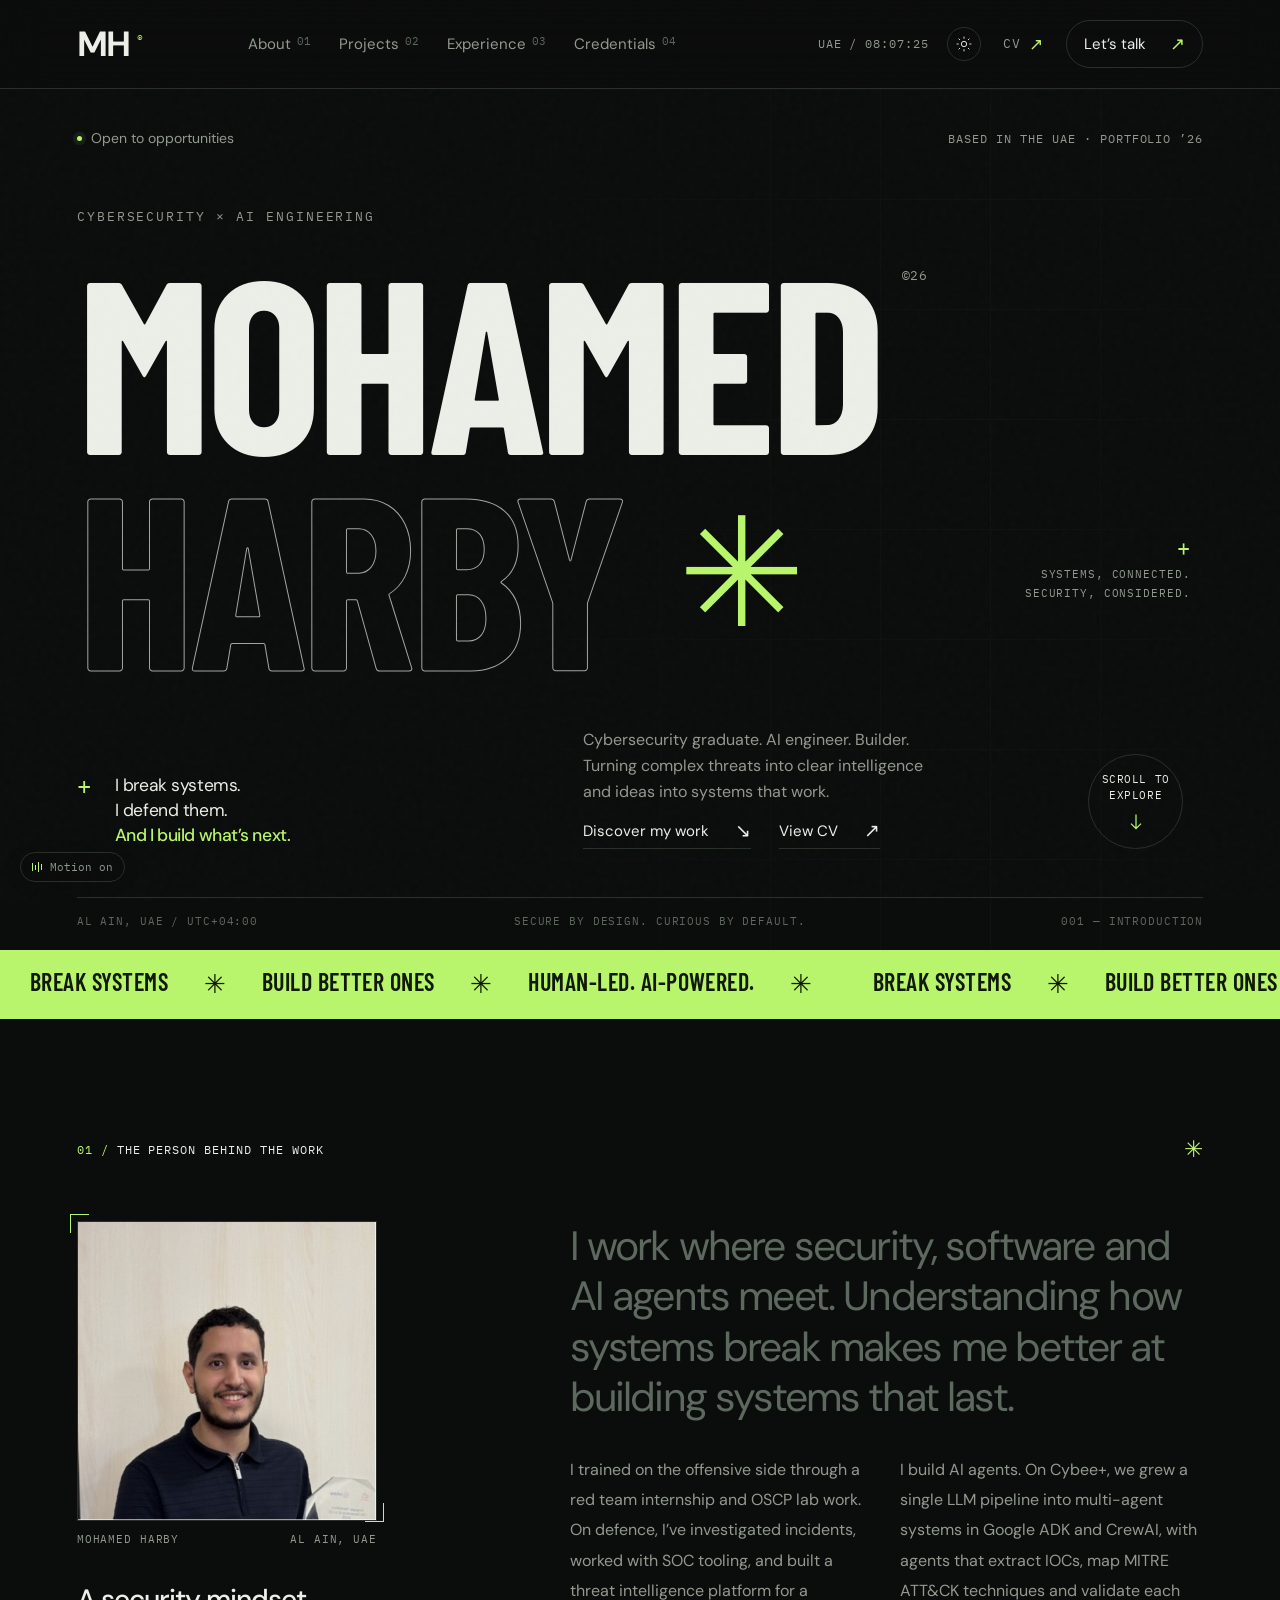
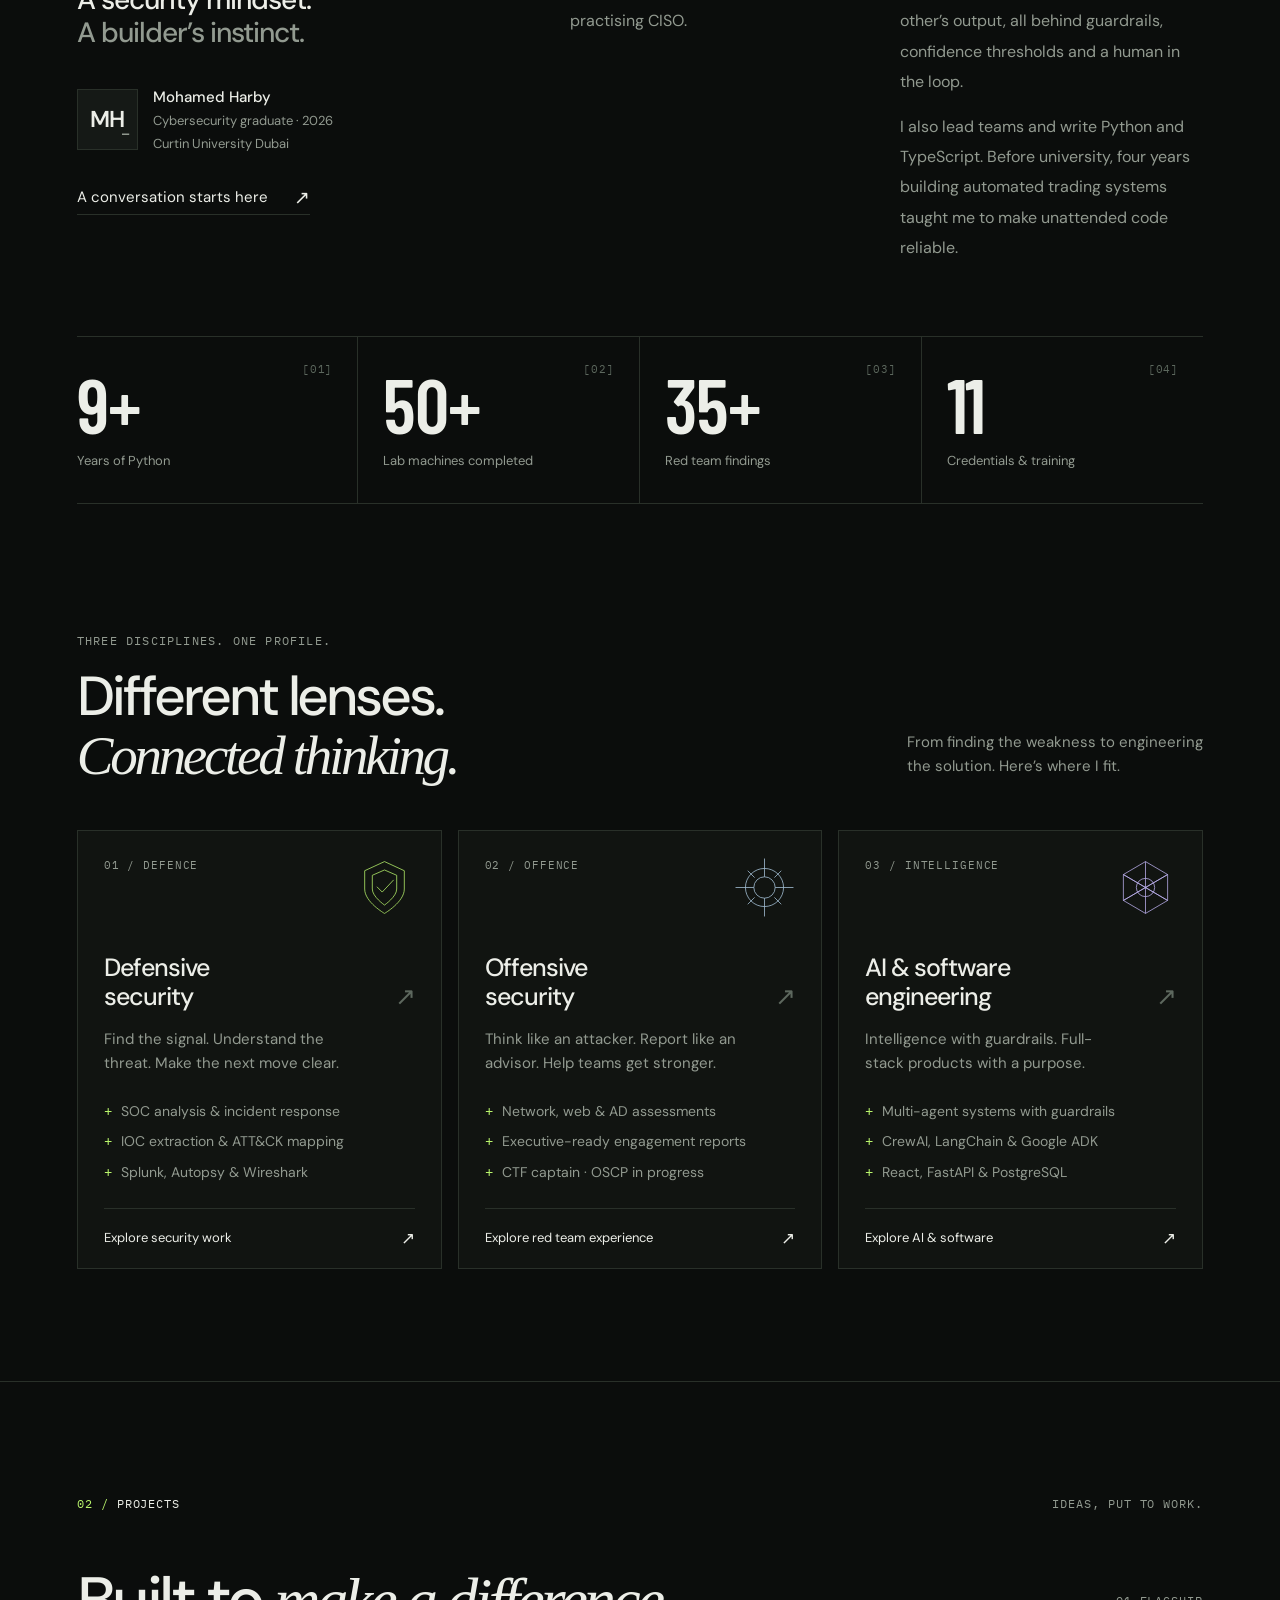
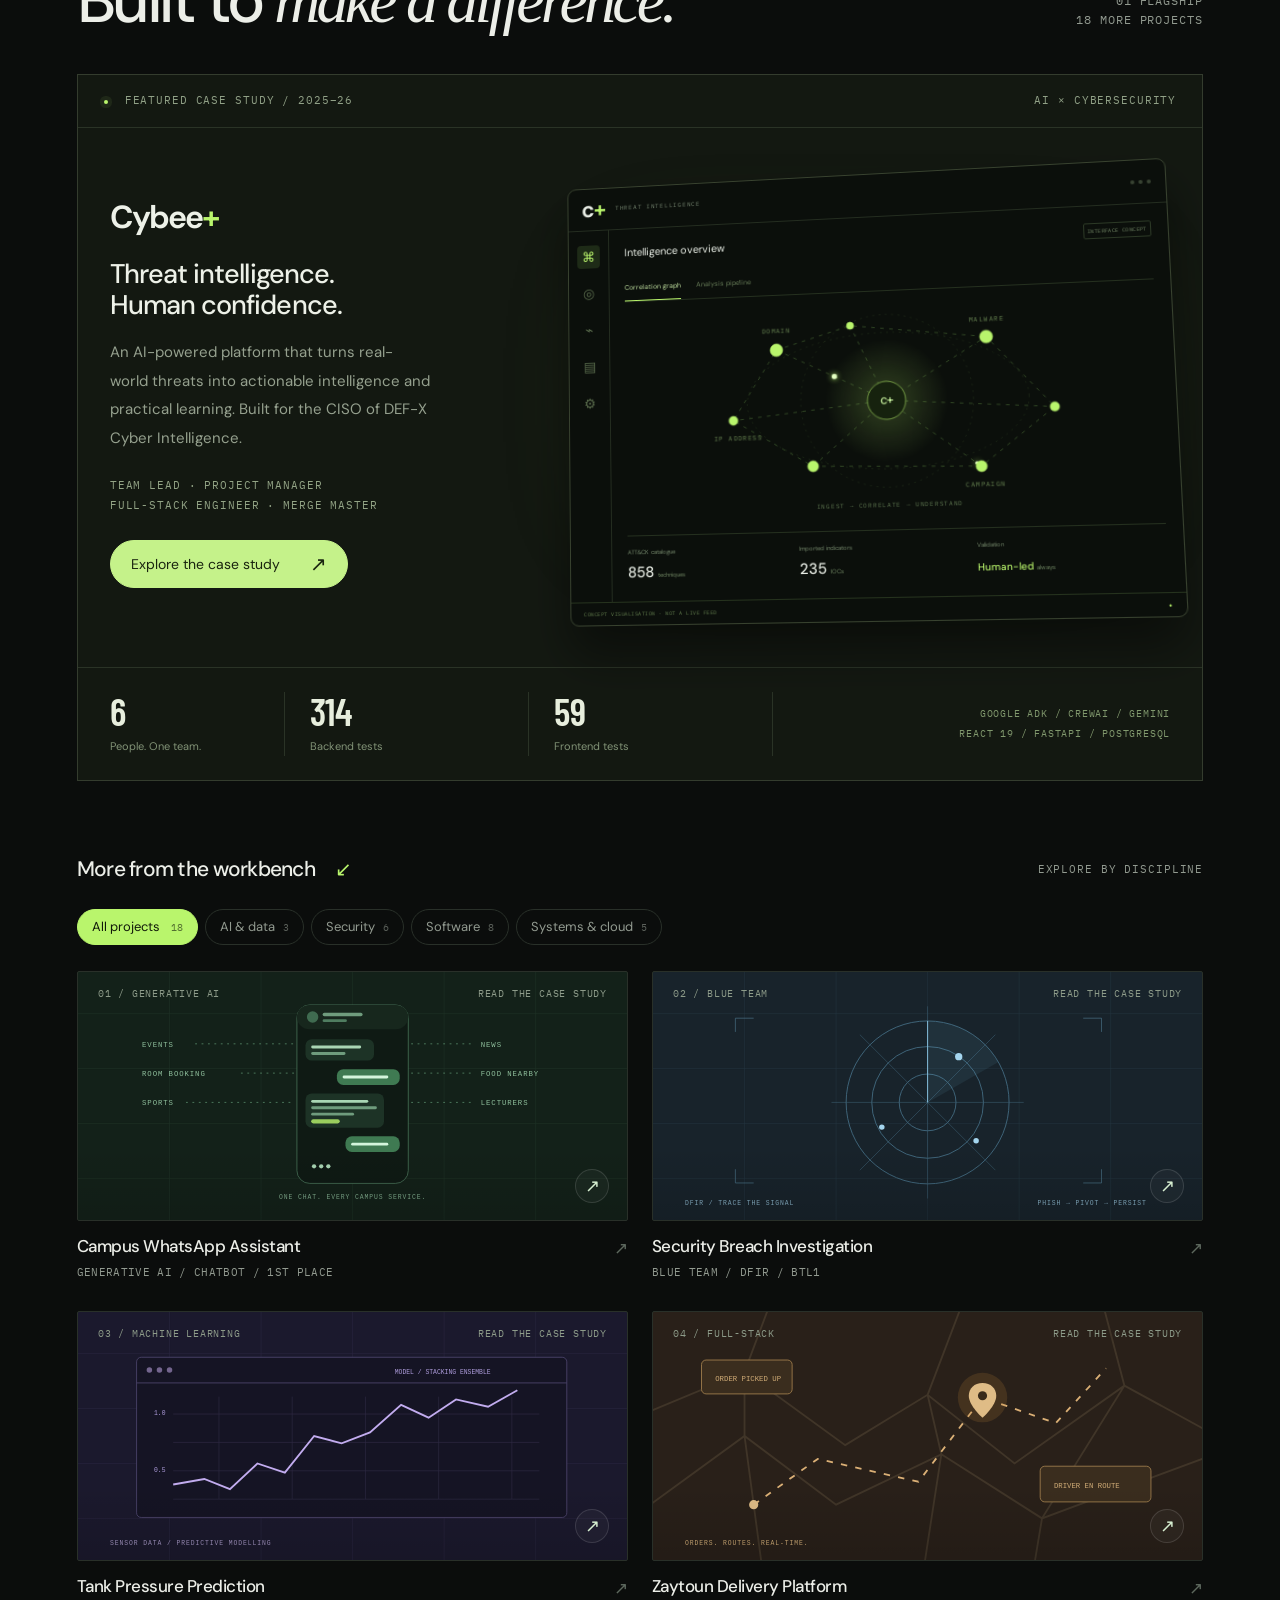
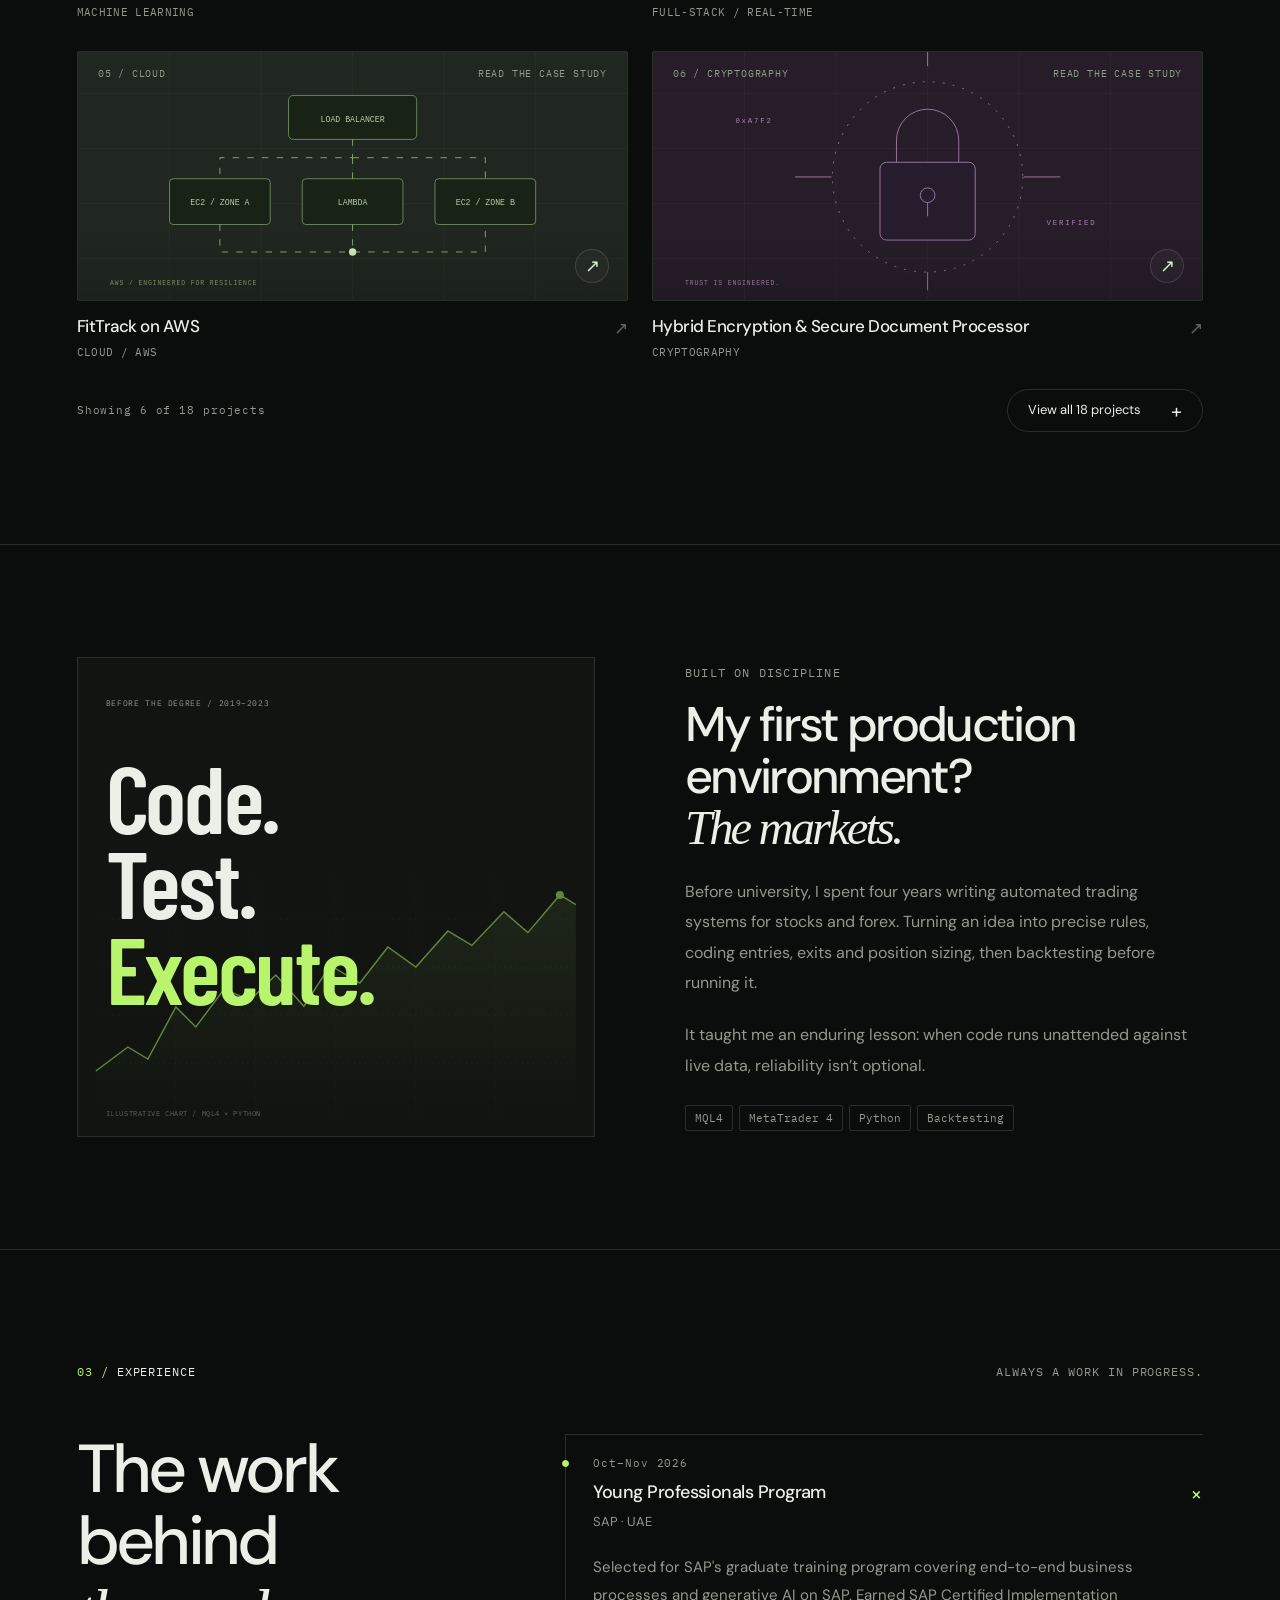
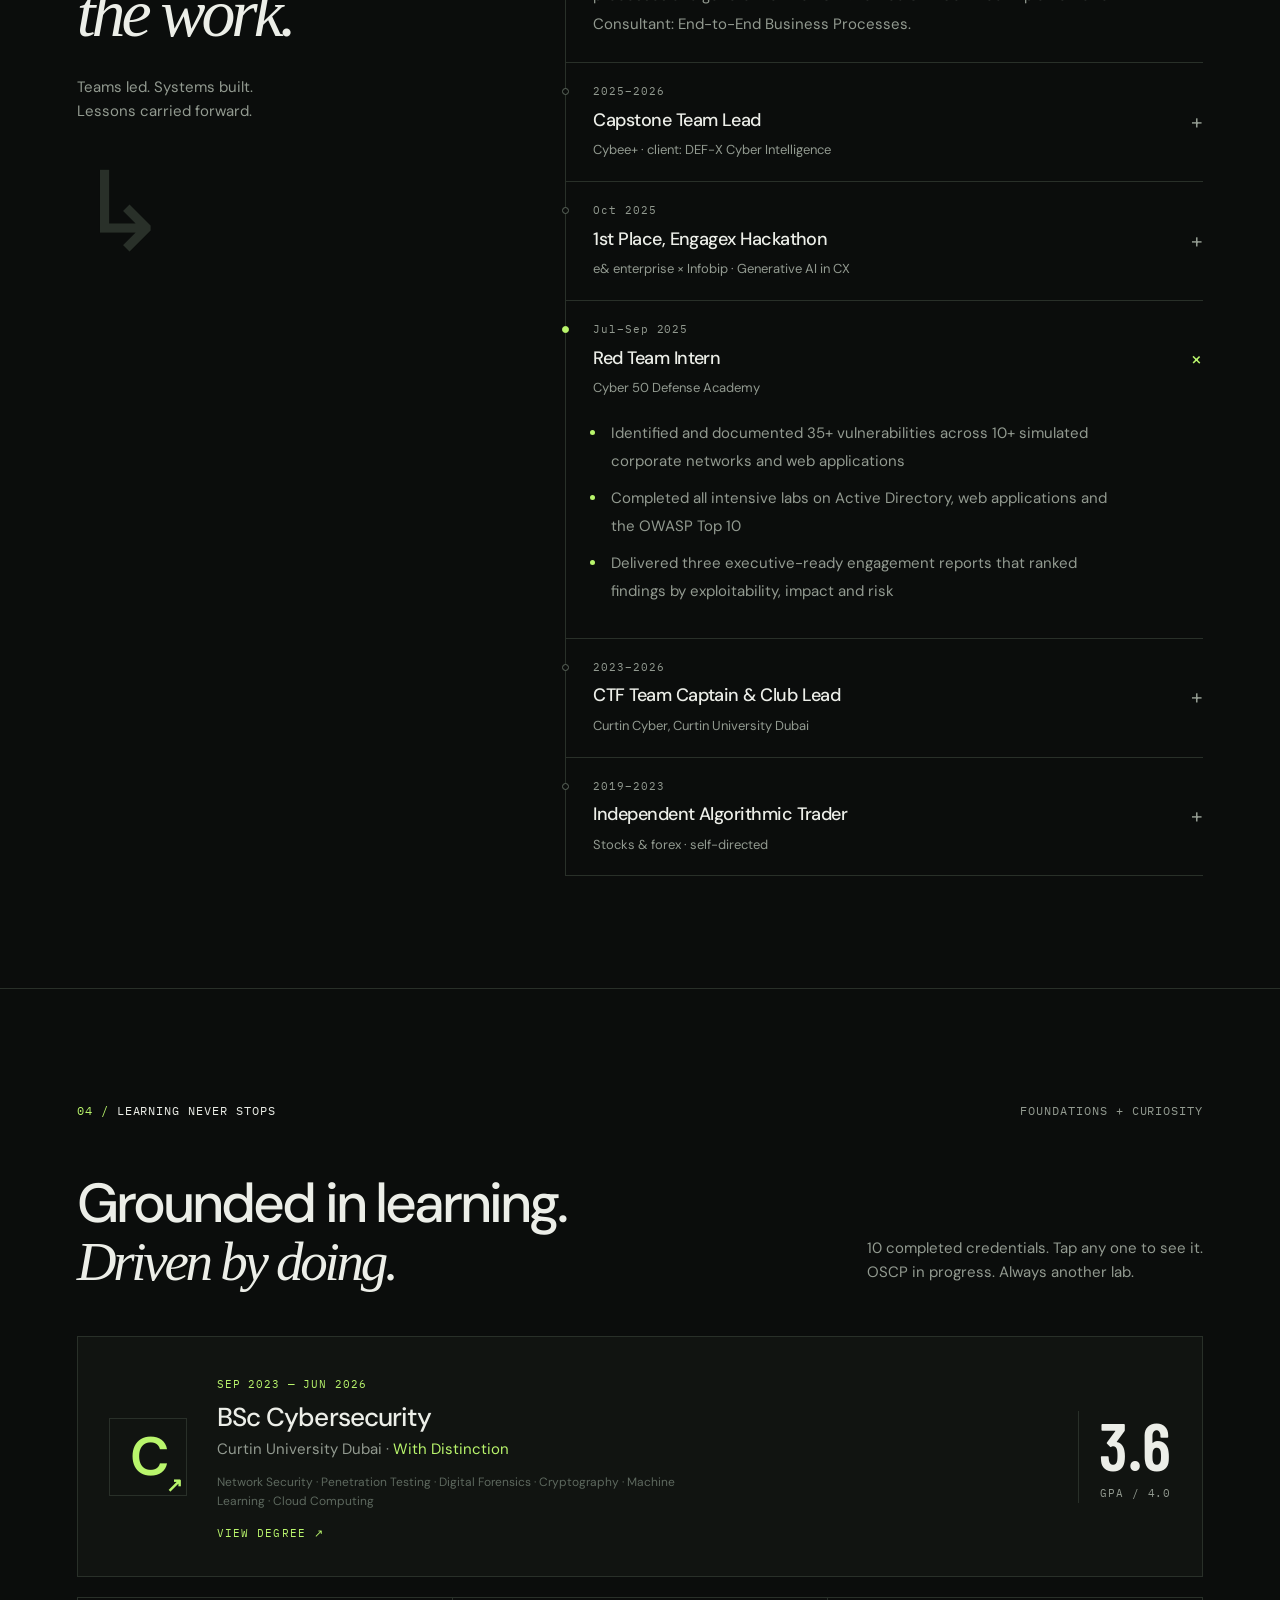
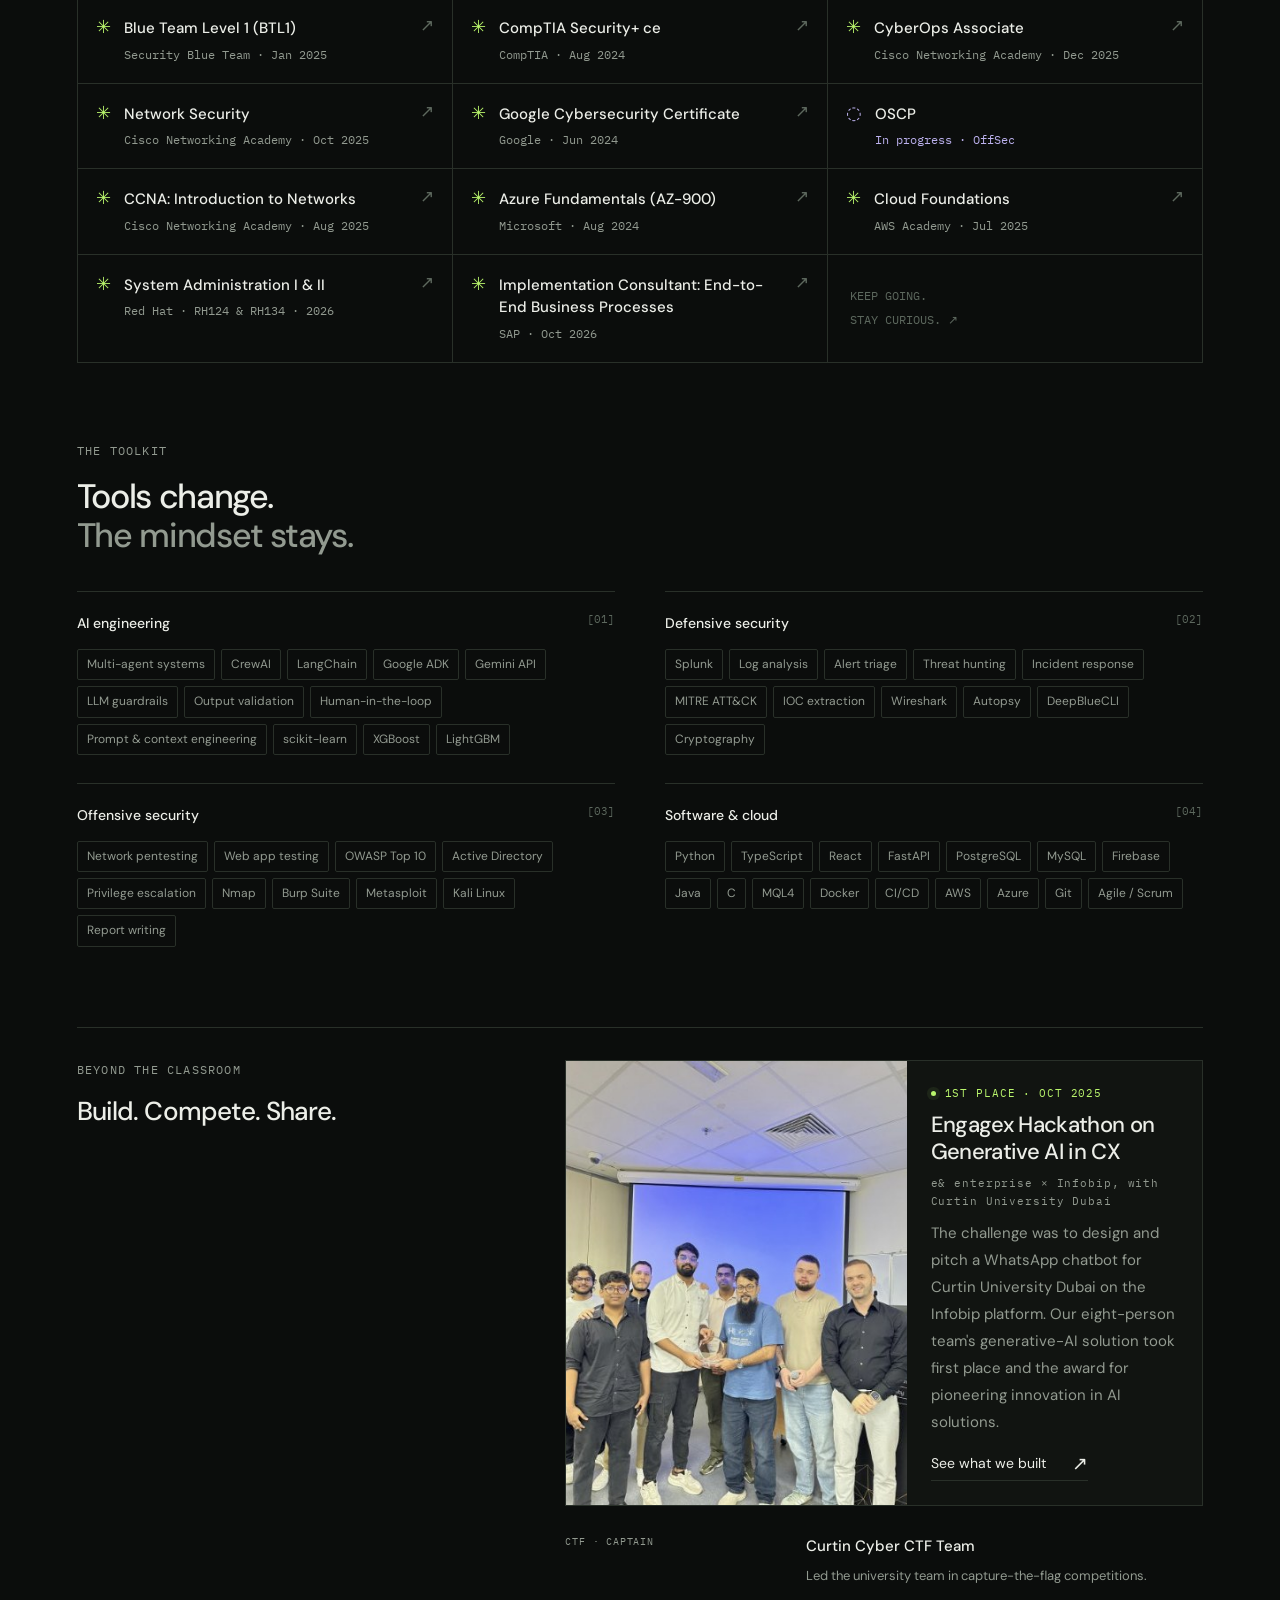
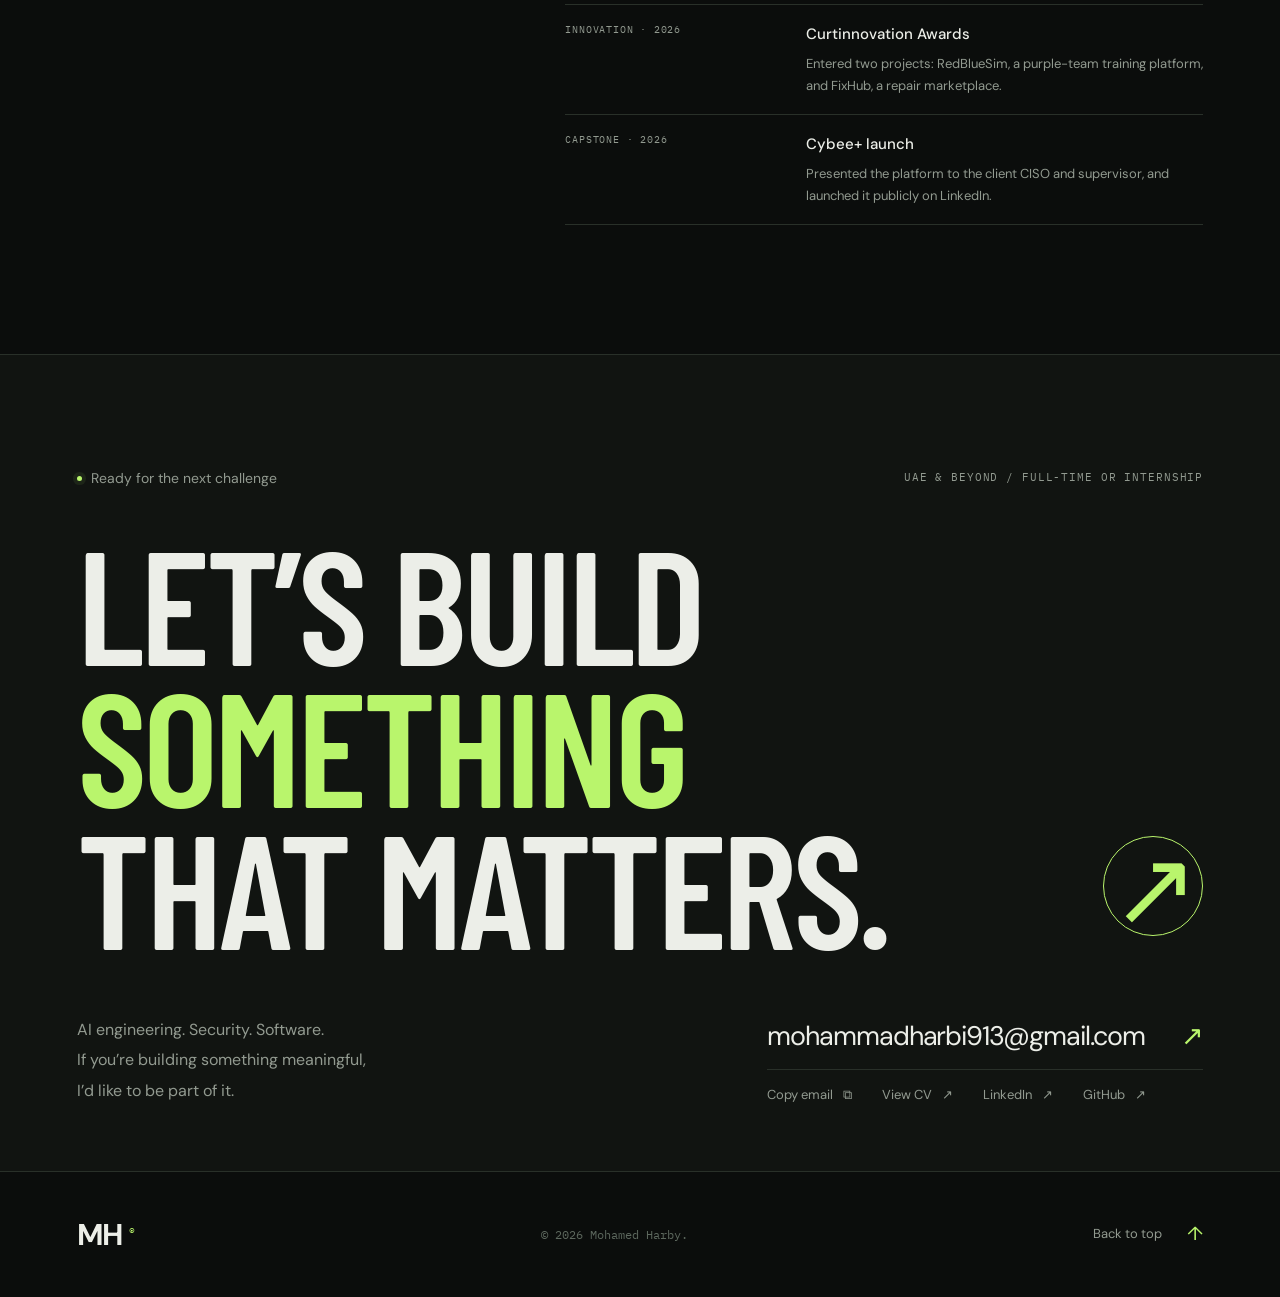
==== commit 69faf86c: "Agents in About, GPA 3.6, bigger text, headings" ====
--- a/public/index.html
+++ b/public/index.html
@@ -36,8 +36,8 @@
     <a class="wordmark" href="#home" aria-label="Mohamed Harby, home">MH<span>®</span></a>
     <nav class="desktop-nav" aria-label="Main navigation">
       <a href="#about" data-nav="about" class="nav-link">About<span>01</span></a>
-      <a href="#work" data-nav="work" class="nav-link">Work<span>02</span></a>
-      <a href="#experience" data-nav="experience" class="nav-link">Journey<span>03</span></a>
+      <a href="#work" data-nav="work" class="nav-link">Projects<span>02</span></a>
+      <a href="#experience" data-nav="experience" class="nav-link">Experience<span>03</span></a>
       <a href="#credentials" data-nav="credentials" class="nav-link">Credentials<span>04</span></a>
     </nav>
     <div class="header-right">
@@ -50,7 +50,7 @@
   </header>
   <nav id="mobile-nav" class="mobile-nav" aria-label="Mobile navigation" hidden>
     <span class="mono">EXPLORE THE PORTFOLIO</span>
-    <a href="#about">About <small>01</small></a><a href="#work">Selected work <small>02</small></a><a href="#experience">The journey <small>03</small></a><a href="#credentials">Credentials <small>04</small></a><a href="#contact">Let’s talk <small>↗</small></a><a href="assets/cv/Mohamed-Harby-CV.pdf" target="_blank" rel="noopener">View CV <small>↗</small></a>
+    <a href="#about">About <small>01</small></a><a href="#work">Projects <small>02</small></a><a href="#experience">Experience <small>03</small></a><a href="#credentials">Credentials <small>04</small></a><a href="#contact">Let’s talk <small>↗</small></a><a href="assets/cv/Mohamed-Harby-CV.pdf" target="_blank" rel="noopener">View CV <small>↗</small></a>
     <div class="mono">AL AIN, UAE · OPEN TO OPPORTUNITIES</div>
   </nav>
 
@@ -79,7 +79,7 @@
       <div class="section-kicker reveal"><span class="mono"><span class="accent">01 /</span> THE PERSON BEHIND THE WORK</span><span class="section-star" aria-hidden="true">✳</span></div>
       <div class="about-layout">
         <div class="about-aside reveal"><figure class="portrait"><img src="assets/images/mohamed-harby.jpg" alt="Mohamed Harby" width="400" height="400" loading="lazy"><figcaption class="mono"><span>MOHAMED HARBY</span><span>AL AIN, UAE</span></figcaption></figure><h2 id="about-title">A security mindset.<br><span class="muted">A builder’s instinct.</span></h2><div class="identity-block"><div class="identity-monogram" aria-hidden="true">MH<span>_</span></div><div><strong>Mohamed Harby</strong><span>Cybersecurity graduate · 2026</span><span>Curtin University Dubai</span></div></div><a href="#contact" class="text-link">A conversation starts here <span>↗</span></a></div>
-        <div class="about-story"><p class="read-reveal" data-read-reveal>I work where security, software and intelligence meet. Understanding how systems break makes me better at building systems that last.</p><div class="story-columns reveal"><p>I trained on the offensive side through a red team internship and OSCP lab work. On defence, I’ve investigated incidents, worked with SOC tooling, and built a threat intelligence platform for a practising CISO.</p><p>I also lead teams and write Python and TypeScript. My AI pipelines are built around validation, confidence thresholds, audit trails, and a human in the loop. Before university, four years building automated trading systems taught me to make unattended code reliable.</p></div></div>
+        <div class="about-story"><p class="read-reveal" data-read-reveal>I work where security, software and AI agents meet. Understanding how systems break makes me better at building systems that last.</p><div class="story-columns reveal"><p>I trained on the offensive side through a red team internship and OSCP lab work. On defence, I’ve investigated incidents, worked with SOC tooling, and built a threat intelligence platform for a practising CISO.</p><div class="story-col"><p>I build AI agents. On Cybee+, we grew a single LLM pipeline into multi-agent systems in Google ADK and CrewAI, with agents that extract IOCs, map MITRE ATT&amp;CK techniques and validate each other’s output, all behind guardrails, confidence thresholds and a human in the loop.</p><p>I also lead teams and write Python and TypeScript. Before university, four years building automated trading systems taught me to make unattended code reliable.</p></div></div></div>
       </div>
       <div class="stat-strip">
         <div class="stat reveal"><span class="stat-index mono">[01]</span><strong data-count="9" data-suffix="+">9+</strong><span>Years of Python</span></div>
@@ -99,12 +99,12 @@
     </section>
 
     <section class="work-section section-shell section-space" id="work" aria-labelledby="work-title">
-      <div class="section-kicker reveal"><span class="mono"><span class="accent">02 /</span> SELECTED WORK</span><span class="mono muted">IDEAS, PUT TO WORK.</span></div>
+      <div class="section-kicker reveal"><span class="mono"><span class="accent">02 /</span> PROJECTS</span><span class="mono muted">IDEAS, PUT TO WORK.</span></div>
       <div class="work-title-row reveal"><h2 id="work-title">Built to <span class="serif-word">make a difference.</span></h2><span class="work-count mono">01 FLAGSHIP<br><span id="work-count-number">16</span> MORE PROJECTS</span></div>
       <article class="featured-project spotlight reveal" id="cybee">
         <div class="featured-top"><span class="mono"><i class="status-dot"></i> FEATURED CASE STUDY / 2025–26</span><span class="mono">AI × CYBERSECURITY</span></div>
         <div class="featured-main">
-          <div class="featured-copy"><span class="cybee-wordmark">cybee<span>+</span></span><h3>Threat intelligence.<br>Human confidence.</h3><p>An AI-powered platform that turns real-world threats into actionable intelligence and practical learning. Built for the CISO of DEF-X Cyber Intelligence.</p><div class="featured-role mono">TEAM LEAD · PROJECT MANAGER<br>FULL-STACK ENGINEER · MERGE MASTER</div><a class="pill-button light-button magnetic" href="project.html?p=cybee-plus">Explore the case study <span>↗</span></a></div>
+          <div class="featured-copy"><span class="cybee-wordmark">Cybee<span>+</span></span><h3>Threat intelligence.<br>Human confidence.</h3><p>An AI-powered platform that turns real-world threats into actionable intelligence and practical learning. Built for the CISO of DEF-X Cyber Intelligence.</p><div class="featured-role mono">TEAM LEAD · PROJECT MANAGER<br>FULL-STACK ENGINEER · MERGE MASTER</div><a class="pill-button light-button magnetic" href="project.html?p=cybee-plus">Explore the case study <span>↗</span></a></div>
           <div class="dashboard-wrap" data-tilt>
             <div class="dashboard"><div class="dash-bar"><span class="dash-brand">c<span>+</span></span><span class="mono">THREAT INTELLIGENCE</span><span class="dash-traffic"><i></i><i></i><i></i></span></div><div class="dash-body"><div class="dash-sidebar" aria-hidden="true"><span class="dash-icon active">⌘</span><span class="dash-icon">◎</span><span class="dash-icon">⌁</span><span class="dash-icon">▤</span><span class="dash-icon">⚙</span></div><div class="dash-content"><div class="dash-heading"><span>Intelligence overview</span><span class="mono demo-tag">INTERFACE CONCEPT</span></div><div class="dash-tabs" role="tablist" aria-label="Cybee interface preview"><button role="tab" id="tab-network" aria-selected="true" aria-controls="view-network" data-dash="network">Correlation graph</button><button role="tab" id="tab-pipeline" aria-selected="false" aria-controls="view-pipeline" data-dash="pipeline" tabindex="-1">Analysis pipeline</button></div><div class="dash-view" id="view-network" role="tabpanel" aria-labelledby="tab-network"><svg viewBox="0 0 480 220" class="network-art" aria-label="Illustrative threat correlation graph"><defs><radialGradient id="node-glow"><stop stop-color="#b9f56c" stop-opacity=".22"/><stop offset="1" stop-color="#b9f56c" stop-opacity="0"/></radialGradient></defs><g class="graph-orbit"><circle cx="240" cy="110" r="95"/><ellipse cx="240" cy="110" rx="155" ry="75"/></g><g class="graph-lines"><path d="M240 110 119 50 69 127 157 180 240 110 341 185 422 123 351 44 240 110 202 26M240 110 69 127M240 110 422 123M119 50 202 26 351 44M157 180 341 185"/></g><g class="graph-travel"><circle r="3"><animateMotion dur="4s" repeatCount="indefinite" path="M119 50 240 110 422 123"/></circle><circle r="2"><animateMotion dur="5s" repeatCount="indefinite" path="M69 127 240 110 341 185"/></circle></g><circle cx="240" cy="110" r="68" fill="url(#node-glow)"/><g class="graph-nodes"><circle cx="119" cy="50" r="7"/><circle cx="69" cy="127" r="5"/><circle cx="157" cy="180" r="6"/><circle cx="341" cy="185" r="6"/><circle cx="422" cy="123" r="5"/><circle cx="351" cy="44" r="7"/><circle cx="202" cy="26" r="4"/><circle cx="240" cy="110" r="21" class="graph-core"/></g><g class="graph-labels"><text x="240" y="114" text-anchor="middle">c+</text><text x="119" y="31" text-anchor="middle">DOMAIN</text><text x="47" y="149">IP ADDRESS</text><text x="352" y="27" text-anchor="middle">MALWARE</text><text x="345" y="207" text-anchor="middle">CAMPAIGN</text></g></svg><div class="dash-caption mono">INGEST → CORRELATE → UNDERSTAND</div></div><div class="dash-view pipeline-mini" id="view-pipeline" role="tabpanel" aria-labelledby="tab-pipeline" hidden><div><span>01</span><b>Ingest</b><small>ThreatFox · CSV · manual</small></div><i>↓</i><div><span>02</span><b>Analyse &amp; validate</b><small>AI agents + local ATT&amp;CK catalogue</small></div><i>↓</i><div><span>03</span><b>Keep analysts in control</b><small>Confidence &lt; 0.70 → human review</small></div></div><div class="dash-metrics"><div><span>ATT&amp;CK catalogue</span><b>858 <small>techniques</small></b></div><div><span>Imported indicators</span><b>235 <small>IOCs</small></b></div><div><span>Validation</span><b class="accent">Human-led <small>always</small></b></div></div></div></div><div class="dash-footer mono"><span>CONCEPT VISUALISATION · NOT A LIVE FEED</span><span>●</span></div></div>
           </div>
@@ -113,7 +113,7 @@
       </article>
       <div class="project-archive">
         <div class="archive-head reveal"><h3>More from the workbench<span>↙</span></h3><span class="mono muted">EXPLORE BY DISCIPLINE</span></div>
-        <div class="project-filters reveal" role="group" aria-label="Filter projects"><button class="filter-button" data-filter="all" aria-pressed="true">All work <span>16</span></button><button class="filter-button" data-filter="ai" aria-pressed="false">AI &amp; data</button><button class="filter-button" data-filter="sec" aria-pressed="false">Security</button><button class="filter-button" data-filter="dev" aria-pressed="false">Software</button><button class="filter-button" data-filter="sys" aria-pressed="false">Systems &amp; cloud</button></div>
+        <div class="project-filters reveal" role="group" aria-label="Filter projects"><button class="filter-button" data-filter="all" aria-pressed="true">All projects <span>16</span></button><button class="filter-button" data-filter="ai" aria-pressed="false">AI &amp; data</button><button class="filter-button" data-filter="sec" aria-pressed="false">Security</button><button class="filter-button" data-filter="dev" aria-pressed="false">Software</button><button class="filter-button" data-filter="sys" aria-pressed="false">Systems &amp; cloud</button></div>
         <div class="projects-grid" id="projects-grid"></div>
         <div class="archive-bottom"><span class="mono muted" id="project-count" role="status" aria-live="polite">Showing 6 of 16 projects</span><button class="pill-button outline-button" id="show-projects">View all 16 projects <span>+</span></button></div>
       </div>
@@ -125,14 +125,14 @@
     </section>
 
     <section class="experience-section section-shell section-space" id="experience" aria-labelledby="experience-title">
-      <div class="section-kicker reveal"><span class="mono"><span class="accent">03 /</span> THE JOURNEY</span><span class="mono muted">ALWAYS A WORK IN PROGRESS.</span></div>
+      <div class="section-kicker reveal"><span class="mono"><span class="accent">03 /</span> EXPERIENCE</span><span class="mono muted">ALWAYS A WORK IN PROGRESS.</span></div>
       <div class="journey-layout"><div class="journey-heading reveal"><h2 id="experience-title">The work<br>behind<br><span class="serif-word">the work.</span></h2><p>Teams led. Systems built.<br>Lessons carried forward.</p><span class="journey-symbol" aria-hidden="true">↳</span></div><div class="timeline" id="timeline"></div></div>
     </section>
 
     <section class="credentials-section section-shell section-space" id="credentials" aria-labelledby="credentials-title">
       <div class="section-kicker reveal"><span class="mono"><span class="accent">04 /</span> LEARNING NEVER STOPS</span><span class="mono muted">FOUNDATIONS + CURIOSITY</span></div>
       <div class="section-heading reveal"><h2 id="credentials-title">Grounded in learning.<br><span class="serif-word">Driven by doing.</span></h2><p>10 completed credentials. Tap any one to see it.<br>OSCP in progress. Always another lab.</p></div>
-      <div class="education-card reveal is-clickable" id="degree-card"><div class="degree-symbol" aria-hidden="true">C<span>↗</span></div><div><span class="mono accent">SEP 2023 — JUN 2026</span><h3>BSc Cybersecurity</h3><p>Curtin University Dubai · <span class="accent">With Distinction</span></p><span class="degree-subjects">Network Security · Penetration Testing · Digital Forensics · Cryptography · Machine Learning · Cloud Computing</span><span class="view-hint mono">VIEW DEGREE ↗</span></div><div class="gpa"><strong>3.5</strong><span class="mono">GPA / 4.0</span></div><button class="card-open" type="button" id="open-degree" aria-label="View my BSc Cybersecurity degree certificate"></button></div>
+      <div class="education-card reveal is-clickable" id="degree-card"><div class="degree-symbol" aria-hidden="true">C<span>↗</span></div><div><span class="mono accent">SEP 2023 — JUN 2026</span><h3>BSc Cybersecurity</h3><p>Curtin University Dubai · <span class="accent">With Distinction</span></p><span class="degree-subjects">Network Security · Penetration Testing · Digital Forensics · Cryptography · Machine Learning · Cloud Computing</span><span class="view-hint mono">VIEW DEGREE ↗</span></div><div class="gpa"><strong>3.6</strong><span class="mono">GPA / 4.0</span></div><button class="card-open" type="button" id="open-degree" aria-label="View my BSc Cybersecurity degree certificate"></button></div>
       <div class="cert-list" id="cert-list"></div>
       <div class="skills-heading reveal"><span class="mono section-label">THE TOOLKIT</span><h3>Tools change.<br><span class="muted">The mindset stays.</span></h3></div><div class="skills-grid" id="skills-grid"></div>
       <div class="recognition reveal"><div><span class="mono section-label">BEYOND THE CLASSROOM</span><h3>Build. Compete. Share.</h3></div><div class="recognition-body"><div class="highlight-win" id="highlight-win"></div><div class="recognition-list" id="recognition-list"></div></div></div>
--- a/public/styles.css
+++ b/public/styles.css
@@ -1,29 +1,29 @@
 @charset "UTF-8";
 :root{--bg:#0b0d0c;--bg-soft:#111411;--surface:#151916;--surface-2:#1a1f1b;--ink:#eceee8;--muted:#929a90;--dim:#5d685e;--line:#293029;--accent:#b9f56c;--accent-ink:#11190a;--lavender:#bcb1ee;--header:rgba(11,13,12,.83);--sans:"DM Sans",Arial,sans-serif;--display:"Barlow Condensed","Arial Narrow",Impact,sans-serif;--mono:"IBM Plex Mono",monospace;--ease:cubic-bezier(.22,1,.36,1);color-scheme:dark;scroll-behavior:smooth;scroll-padding-top:110px}
 :root[data-theme="light"]{--bg:#f0f0e8;--bg-soft:#e9eae0;--surface:#e4e7dd;--surface-2:#dce0d5;--ink:#182019;--muted:#586350;--dim:#899281;--line:#cbd1c1;--accent:#487025;--accent-ink:#f3f5ed;--lavender:#67519f;--header:rgba(240,240,232,.87);color-scheme:light}
-*{box-sizing:border-box}body{margin:0;background:var(--bg);color:var(--ink);font-family:var(--sans);font-size:16px;line-height:1.6;-webkit-font-smoothing:antialiased;overflow-x:clip}body.dialog-open,body.menu-open{overflow:hidden}button,a{-webkit-tap-highlight-color:transparent}button,input{font:inherit}button{cursor:pointer}a{color:inherit;text-decoration:none}button{color:inherit}button:disabled{cursor:default}h1,h2,h3,p{margin:0}h1,h2,h3{font-weight:500}h2{font-size:clamp(36px,4.3vw,64px);line-height:1.06;letter-spacing:-.055em}h3{letter-spacing:-.035em}svg{display:block}button,a,summary{touch-action:manipulation}button:focus-visible,a:focus-visible,summary:focus-visible{outline:2px solid var(--accent);outline-offset:5px}::selection{background:var(--accent);color:var(--accent-ink)}[hidden]{display:none!important}.section-shell{padding-inline:clamp(22px,6vw,100px);max-width:1600px;margin-inline:auto}.section-space{padding-block:112px}.mono{font:10px/1.6 var(--mono);letter-spacing:.08em}.muted{color:var(--muted)}.accent{color:var(--accent)}.serif-word{font-family:Georgia,"Times New Roman",serif;font-style:italic;letter-spacing:-.06em;font-weight:400}.skip-link{position:fixed;top:8px;left:8px;z-index:120;transform:translateY(-150%);background:var(--accent);color:var(--accent-ink);padding:12px 20px}.skip-link:focus{transform:none}
+*{box-sizing:border-box}body{margin:0;background:var(--bg);color:var(--ink);font-family:var(--sans);font-size:17.5px;line-height:1.6;-webkit-font-smoothing:antialiased;overflow-x:clip}body.dialog-open,body.menu-open{overflow:hidden}button,a{-webkit-tap-highlight-color:transparent}button,input{font:inherit}button{cursor:pointer}a{color:inherit;text-decoration:none}button{color:inherit}button:disabled{cursor:default}h1,h2,h3,p{margin:0}h1,h2,h3{font-weight:500}h2{font-size:clamp(36px,4.3vw,64px);line-height:1.06;letter-spacing:-.055em}h3{letter-spacing:-.035em}svg{display:block}button,a,summary{touch-action:manipulation}button:focus-visible,a:focus-visible,summary:focus-visible{outline:2px solid var(--accent);outline-offset:5px}::selection{background:var(--accent);color:var(--accent-ink)}[hidden]{display:none!important}.section-shell{padding-inline:clamp(22px,6vw,100px);max-width:1600px;margin-inline:auto}.section-space{padding-block:112px}.mono{font:13px/1.6 var(--mono);letter-spacing:.08em}.muted{color:var(--muted)}.accent{color:var(--accent)}.serif-word{font-family:Georgia,"Times New Roman",serif;font-style:italic;letter-spacing:-.06em;font-weight:400}.skip-link{position:fixed;top:8px;left:8px;z-index:120;transform:translateY(-150%);background:var(--accent);color:var(--accent-ink);padding:12px 20px}.skip-link:focus{transform:none}
 .grain{position:fixed;inset:0;z-index:12;pointer-events:none;opacity:.024;background-image:url("data:image/svg+xml,%3Csvg viewBox='0 0 180 180' xmlns='http://www.w3.org/2000/svg'%3E%3Cfilter id='n'%3E%3CfeTurbulence type='fractalNoise' baseFrequency='.8' numOctaves='3' stitchTiles='stitch'/%3E%3C/filter%3E%3Cpath fill='%23fff' filter='url(%23n)' opacity='.8' d='M0 0h180v180H0z'/%3E%3C/svg%3E")}.scroll-progress{position:fixed;top:0;left:0;height:2px;width:100%;transform-origin:left;transform:scaleX(0);background:var(--accent);z-index:101;pointer-events:none}
 .intro-curtain{position:fixed;inset:0;z-index:110;background:#b9f56c;color:#14200c;display:flex;align-items:center;justify-content:center;animation:curtain-exit 1s .35s var(--ease) both;pointer-events:none}.intro-mark{font-family:var(--sans);font-size:110px;font-weight:700;letter-spacing:-12px}.intro-mark span{font:16px var(--mono);vertical-align:top;display:inline-block;margin:32px 0 0 12px;letter-spacing:0}.intro-bottom{position:absolute;left:6vw;right:6vw;bottom:45px;display:flex;justify-content:space-between;font:11px var(--mono);letter-spacing:.08em}.intro-line{height:1px;background:#14200c;position:absolute;bottom:28px;left:6vw;width:88vw;transform-origin:left;animation:load-line 1s var(--ease) both}@keyframes load-line{from{transform:scaleX(0)}to{transform:scaleX(1)}}@keyframes curtain-exit{0%,35%{transform:translateY(0);visibility:visible}100%{transform:translateY(-101%);visibility:hidden}}
-.site-header{height:89px;display:flex;align-items:center;padding-inline:clamp(22px,6vw,100px);gap:40px;border-bottom:1px solid var(--line);position:sticky;top:0;z-index:50;backdrop-filter:blur(22px);background:var(--header);transition:background .3s}.wordmark{font-size:35px;line-height:1;font-weight:700;letter-spacing:-4px;display:inline-flex;align-items:flex-start}.wordmark span{font:10px var(--mono);color:var(--accent);letter-spacing:0;margin:4px 0 0 6px}.desktop-nav{display:flex;gap:28px;align-items:center;margin-left:5vw}.nav-link{font-size:12px;color:var(--muted);display:flex;gap:6px;position:relative;transition:color .2s}.nav-link>span{font:8px var(--mono);color:var(--dim);margin-top:2px}.nav-link::after{position:absolute;content:"";bottom:-6px;left:0;right:0;height:1px;background:var(--accent);transform:scaleX(0);transform-origin:left;transition:transform .35s var(--ease)}.nav-link.active,.nav-link:hover{color:var(--ink)}.nav-link.active::after,.nav-link:hover::after{transform:scaleX(1)}.header-right{display:flex;align-items:center;gap:18px;margin-left:auto}.local-time{color:var(--muted);font-size:9px;font-variant-numeric:tabular-nums;white-space:nowrap}.icon-button{display:grid;place-items:center;width:34px;height:34px;background:transparent;border:1px solid var(--line);border-radius:50%;transition:background .2s,border-color .2s}.icon-button:hover{background:var(--surface);border-color:var(--muted)}.icon-button svg{width:16px;height:16px}.talk-button{font-size:12px;padding:9px 17px;border-radius:30px;border:1px solid var(--line);display:flex;align-items:center;gap:24px;transition:background .25s,color .25s}.talk-button span{color:var(--accent);font-size:18px}.talk-button:hover{background:var(--accent);color:var(--accent-ink)}.talk-button:hover span{color:inherit}.menu-toggle{display:none}.mobile-nav{display:none}
-.hero{position:relative;min-height:calc(100svh - 89px);padding-top:38px;isolation:isolate;overflow:clip}.hero-grid{position:absolute;inset:0;pointer-events:none;z-index:-2;opacity:.16;background-image:linear-gradient(var(--line) 1px,transparent 1px),linear-gradient(90deg,var(--line) 1px,transparent 1px);background-size:110px 110px;mask-image:linear-gradient(90deg,transparent 25%,#000 80%,transparent)}#hero-canvas{position:absolute;inset:70px 0 auto auto;width:57%;height:650px;z-index:-1;opacity:.8;mask-image:linear-gradient(90deg,transparent,#000 20%,#000 90%,transparent)}.hero-topline{display:flex;justify-content:space-between;align-items:center}.availability{display:inline-flex;align-items:center;gap:9px;font-size:11px;color:var(--muted)}.availability i,.status-dot{display:inline-block;width:5px;height:5px;border-radius:50%;background:var(--accent);box-shadow:0 0 0 4px color-mix(in srgb,var(--accent) 7%,transparent);animation:status-pulse 3s ease-in-out infinite}@keyframes status-pulse{50%{box-shadow:0 0 0 6px color-mix(in srgb,var(--accent) 1%,transparent)}}.hero-edition{font-size:9px;color:var(--muted)}.hero-intro{display:flex;gap:25px;align-items:center;margin-top:58px;animation:element-in 1.1s .9s var(--ease) both}.hero-intro .mono{font-size:10px;color:var(--muted);letter-spacing:.15em}.hero-title{font-family:var(--display);font-weight:700;font-size:clamp(110px,19.2vw,288px);line-height:.8;letter-spacing:-.025em;margin:31px 0 0;position:relative;z-index:1;max-width:1120px}.title-line{display:flex;align-items:flex-start;overflow:clip;padding-bottom:.045em}.title-line>span:first-child{display:inline-block;animation:title-enter 1.35s .65s var(--ease) both}.title-line sup{font:10px var(--mono);margin:8px 0 0 21px;color:var(--muted);letter-spacing:.05em}.hero-title .last-line{margin-top:8px;align-items:center}.last-line>span:first-child{animation-delay:.83s}.outline-name{color:transparent;-webkit-text-stroke:1px color-mix(in srgb,var(--ink) 68%,transparent);position:relative;transition:color .5s}.outline-name:hover{color:var(--ink)}.hero-asterisk{font-family:Arial,sans-serif!important;font-size:.62em;color:var(--accent);font-weight:400;margin:0 0 0 .37em;animation:rotate-star 24s linear infinite!important;line-height:1;transform-origin:center}@keyframes title-enter{from{transform:translateY(115%) rotate(3deg)}to{transform:translateY(0) rotate(0)}}@keyframes rotate-star{to{transform:rotate(360deg)}}@keyframes element-in{from{opacity:0;transform:translateY(24px)}to{opacity:1;transform:none}}.orb-note{position:absolute;right:7%;top:52%;font-size:8px;color:var(--muted);display:grid;gap:2px;text-align:right;z-index:0}.orb-note .crosshair{font-size:22px;color:var(--accent);line-height:1;margin-bottom:5px}.hero-bottom{display:grid;grid-template-columns:1fr 1fr 115px;align-items:end;gap:32px;margin-top:44px;animation:element-in 1s 1s var(--ease) both}.hero-tagline{display:flex;gap:24px;align-items:flex-start}.small-plus{font:24px var(--mono);color:var(--accent);line-height:1}.hero-tagline p{font-size:16px;line-height:1.45;font-weight:400;letter-spacing:-.025em}.hero-tagline strong{font-weight:500;color:var(--accent)}.hero-description p{font-size:12px;color:var(--muted);line-height:1.65}.text-link{display:inline-flex;align-items:center;justify-content:space-between;gap:26px;font-size:12px;background:none;padding:0 0 5px;border:0;border-bottom:1px solid var(--line);transition:color .25s,border-color .25s}.text-link:hover{color:var(--accent);border-color:var(--accent)}.text-link span{font-size:19px;line-height:1}.hero-description .text-link{margin-top:13px}.scroll-circle{width:95px;height:95px;border:1px solid var(--line);border-radius:50%;display:flex;flex-direction:column;align-items:center;justify-content:center;gap:8px;transition:background .3s,color .3s}.scroll-circle span{text-align:center;font:8px/1.5 var(--mono);letter-spacing:.05em}.scroll-circle svg{width:20px;height:20px;fill:none;stroke:var(--accent);stroke-width:1.5;animation:arrow-bob 2s ease-in-out infinite}.scroll-circle:hover{background:var(--accent);color:var(--accent-ink)}.scroll-circle:hover svg{stroke:currentColor}@keyframes arrow-bob{50%{transform:translateY(4px)}}.hero-coordinates{border-top:1px solid var(--line);display:flex;justify-content:space-between;margin-top:48px;padding-block:15px 20px;color:var(--dim);font-size:8px}
+.site-header{height:89px;display:flex;align-items:center;padding-inline:clamp(22px,6vw,100px);gap:40px;border-bottom:1px solid var(--line);position:sticky;top:0;z-index:50;backdrop-filter:blur(22px);background:var(--header);transition:background .3s}.wordmark{font-size:35px;line-height:1;font-weight:700;letter-spacing:-4px;display:inline-flex;align-items:flex-start}.wordmark span{font:13px var(--mono);color:var(--accent);letter-spacing:0;margin:4px 0 0 6px}.desktop-nav{display:flex;gap:28px;align-items:center;margin-left:5vw}.nav-link{font-size:15px;color:var(--muted);display:flex;gap:6px;position:relative;transition:color .2s}.nav-link>span{font:11px var(--mono);color:var(--dim);margin-top:2px}.nav-link::after{position:absolute;content:"";bottom:-6px;left:0;right:0;height:1px;background:var(--accent);transform:scaleX(0);transform-origin:left;transition:transform .35s var(--ease)}.nav-link.active,.nav-link:hover{color:var(--ink)}.nav-link.active::after,.nav-link:hover::after{transform:scaleX(1)}.header-right{display:flex;align-items:center;gap:18px;margin-left:auto}.local-time{color:var(--muted);font-size:12px;font-variant-numeric:tabular-nums;white-space:nowrap}.icon-button{display:grid;place-items:center;width:34px;height:34px;background:transparent;border:1px solid var(--line);border-radius:50%;transition:background .2s,border-color .2s}.icon-button:hover{background:var(--surface);border-color:var(--muted)}.icon-button svg{width:16px;height:16px}.talk-button{font-size:15px;padding:9px 17px;border-radius:30px;border:1px solid var(--line);display:flex;align-items:center;gap:24px;transition:background .25s,color .25s}.talk-button span{color:var(--accent);font-size:18px}.talk-button:hover{background:var(--accent);color:var(--accent-ink)}.talk-button:hover span{color:inherit}.menu-toggle{display:none}.mobile-nav{display:none}
+.hero{position:relative;min-height:calc(100svh - 89px);padding-top:38px;isolation:isolate;overflow:clip}.hero-grid{position:absolute;inset:0;pointer-events:none;z-index:-2;opacity:.16;background-image:linear-gradient(var(--line) 1px,transparent 1px),linear-gradient(90deg,var(--line) 1px,transparent 1px);background-size:110px 110px;mask-image:linear-gradient(90deg,transparent 25%,#000 80%,transparent)}#hero-canvas{position:absolute;inset:70px 0 auto auto;width:57%;height:650px;z-index:-1;opacity:.8;mask-image:linear-gradient(90deg,transparent,#000 20%,#000 90%,transparent)}.hero-topline{display:flex;justify-content:space-between;align-items:center}.availability{display:inline-flex;align-items:center;gap:9px;font-size:14px;color:var(--muted)}.availability i,.status-dot{display:inline-block;width:5px;height:5px;border-radius:50%;background:var(--accent);box-shadow:0 0 0 4px color-mix(in srgb,var(--accent) 7%,transparent);animation:status-pulse 3s ease-in-out infinite}@keyframes status-pulse{50%{box-shadow:0 0 0 6px color-mix(in srgb,var(--accent) 1%,transparent)}}.hero-edition{font-size:12px;color:var(--muted)}.hero-intro{display:flex;gap:25px;align-items:center;margin-top:58px;animation:element-in 1.1s .9s var(--ease) both}.hero-intro .mono{font-size:13px;color:var(--muted);letter-spacing:.15em}.hero-title{font-family:var(--display);font-weight:700;font-size:clamp(110px,19.2vw,288px);line-height:.8;letter-spacing:-.025em;margin:31px 0 0;position:relative;z-index:1;max-width:1120px}.title-line{display:flex;align-items:flex-start;overflow:clip;padding-bottom:.045em}.title-line>span:first-child{display:inline-block;animation:title-enter 1.35s .65s var(--ease) both}.title-line sup{font:13px var(--mono);margin:8px 0 0 21px;color:var(--muted);letter-spacing:.05em}.hero-title .last-line{margin-top:8px;align-items:center}.last-line>span:first-child{animation-delay:.83s}.outline-name{color:transparent;-webkit-text-stroke:1px color-mix(in srgb,var(--ink) 68%,transparent);position:relative;transition:color .5s}.outline-name:hover{color:var(--ink)}.hero-asterisk{font-family:Arial,sans-serif!important;font-size:.62em;color:var(--accent);font-weight:400;margin:0 0 0 .37em;animation:rotate-star 24s linear infinite!important;line-height:1;transform-origin:center}@keyframes title-enter{from{transform:translateY(115%) rotate(3deg)}to{transform:translateY(0) rotate(0)}}@keyframes rotate-star{to{transform:rotate(360deg)}}@keyframes element-in{from{opacity:0;transform:translateY(24px)}to{opacity:1;transform:none}}.orb-note{position:absolute;right:7%;top:52%;font-size:11px;color:var(--muted);display:grid;gap:2px;text-align:right;z-index:0}.orb-note .crosshair{font-size:22px;color:var(--accent);line-height:1;margin-bottom:5px}.hero-bottom{display:grid;grid-template-columns:1fr 1fr 115px;align-items:end;gap:32px;margin-top:44px;animation:element-in 1s 1s var(--ease) both}.hero-tagline{display:flex;gap:24px;align-items:flex-start}.small-plus{font:24px var(--mono);color:var(--accent);line-height:1}.hero-tagline p{font-size:17.5px;line-height:1.45;font-weight:400;letter-spacing:-.025em}.hero-tagline strong{font-weight:500;color:var(--accent)}.hero-description p{font-size:15px;color:var(--muted);line-height:1.65}.text-link{display:inline-flex;align-items:center;justify-content:space-between;gap:26px;font-size:15px;background:none;padding:0 0 5px;border:0;border-bottom:1px solid var(--line);transition:color .25s,border-color .25s}.text-link:hover{color:var(--accent);border-color:var(--accent)}.text-link span{font-size:19px;line-height:1}.hero-description .text-link{margin-top:13px}.scroll-circle{width:95px;height:95px;border:1px solid var(--line);border-radius:50%;display:flex;flex-direction:column;align-items:center;justify-content:center;gap:8px;transition:background .3s,color .3s}.scroll-circle span{text-align:center;font:11px/1.5 var(--mono);letter-spacing:.05em}.scroll-circle svg{width:20px;height:20px;fill:none;stroke:var(--accent);stroke-width:1.5;animation:arrow-bob 2s ease-in-out infinite}.scroll-circle:hover{background:var(--accent);color:var(--accent-ink)}.scroll-circle:hover svg{stroke:currentColor}@keyframes arrow-bob{50%{transform:translateY(4px)}}.hero-coordinates{border-top:1px solid var(--line);display:flex;justify-content:space-between;margin-top:48px;padding-block:15px 20px;color:var(--dim);font-size:11px}
 .marquee{padding-block:19px;background:var(--accent);color:var(--accent-ink);overflow:clip;position:relative}.marquee-track{display:flex;align-items:center;width:max-content;animation:marquee-slide 33s linear infinite}.marquee-track>span{white-space:nowrap;font:600 24px/1 var(--display);letter-spacing:.02em;padding-left:30px}.marquee i{font:26px Arial,sans-serif;font-style:normal;vertical-align:middle;padding:0 30px}.marquee:hover .marquee-track{animation-play-state:paused}@keyframes marquee-slide{to{transform:translateX(-50%)}}
-.section-kicker{display:flex;align-items:center;justify-content:space-between;margin-bottom:53px}.section-kicker .mono{font-size:9px}.section-star{font-size:23px;color:var(--accent)}.section-heading{display:flex;align-items:end;justify-content:space-between;gap:36px;margin-bottom:45px}.section-heading>p{font-size:12px;color:var(--muted);padding-bottom:7px}.section-label{display:block;font-size:9px;letter-spacing:.1em;color:var(--muted);margin-bottom:17px}.about-layout{display:grid;grid-template-columns:.9fr 1.5fr;gap:10%}.about-aside h2{font-size:28px;line-height:1.2;letter-spacing:-.035em}.identity-block{display:flex;gap:15px;align-items:center;margin-block:35px 28px}.identity-monogram{width:61px;height:61px;display:grid;place-content:center;border:1px solid var(--line);background:var(--surface);font-size:23px;font-weight:600;letter-spacing:-2px;position:relative}.identity-monogram span{position:absolute;right:8px;bottom:9px;color:var(--accent);font-size:14px}.identity-block>div+div{display:grid;gap:2px}.identity-block strong{font-size:12px;font-weight:500}.identity-block span{font-size:10px;color:var(--muted)}.read-reveal{font-size:clamp(27px,3.2vw,46px);line-height:1.23;letter-spacing:-.045em;max-width:24ch}.read-reveal .read-word{display:inline;color:var(--dim);transition:color .25s}.read-reveal .read-word.lit{color:var(--ink)}.story-columns{display:grid;grid-template-columns:1fr 1fr;gap:27px;margin-top:32px;color:var(--muted);font-size:12px;line-height:1.9}.stat-strip{display:grid;grid-template-columns:repeat(4,minmax(0,1fr));border-block:1px solid var(--line);margin-top:72px}.stat{padding:25px 25px 30px;position:relative;border-right:1px solid var(--line)}.stat:first-child{padding-left:0}.stat:last-child{border-right:0}.stat-index{position:absolute;top:24px;right:24px;color:var(--dim);font-size:8px}.stat strong{display:block;font-family:var(--display);font-size:76px;font-weight:600;line-height:1.1;letter-spacing:-.015em}.stat>span:last-child{font-size:10px;color:var(--muted)}
-.focus-section{padding-top:15px}.focus-grid{display:grid;grid-template-columns:repeat(3,minmax(0,1fr));gap:16px}.focus-card{padding:26px 26px 0;border:1px solid var(--line);background:var(--bg-soft);position:relative;overflow:hidden;transition:border-color .4s,transform .5s var(--ease);isolation:isolate}.focus-card:hover{border-color:var(--dim);transform:translateY(-6px)}.focus-card-top{display:flex;justify-content:space-between;align-items:start;margin-bottom:35px;gap:16px}.focus-card-top .mono{font-size:8px;color:var(--muted);white-space:nowrap}.focus-card-top svg{width:61px;height:61px;flex-shrink:0;color:var(--accent);stroke-width:1;transition:transform 1.2s var(--ease)}.focus-card:hover .focus-card-top svg{transform:rotate(30deg)}.focus-card:nth-child(2) .focus-card-top svg{color:#a9c5dc}.focus-card:nth-child(3) .focus-card-top svg{color:var(--lavender)}.focus-card h3{font-size:25px;line-height:1.16;letter-spacing:-.04em;position:relative}.focus-card h3>span{position:absolute;right:0;bottom:0;font-size:25px;color:var(--dim)}.focus-card>p{color:var(--muted);font-size:11px;margin-top:16px;max-width:26ch;min-height:36px}.focus-card ul{list-style:none;padding:0;margin-block:25px;display:grid;gap:8px;font-size:10px;color:var(--muted)}.focus-card li:before{content:"+";font-family:var(--mono);padding-right:9px;color:var(--accent)}.focus-link{border-top:1px solid var(--line);display:flex;justify-content:space-between;align-items:center;font-size:10px;padding-block:16px}.focus-link>span{font-size:17px;transition:transform .3s}.focus-link:hover>span{transform:translate(3px,-3px)}.spotlight::before{content:"";position:absolute;inset:0;z-index:-1;background:radial-gradient(400px circle at var(--mx,50%) var(--my,0%),color-mix(in srgb,var(--accent) 8%,transparent),transparent 65%);opacity:0;transition:opacity .4s;pointer-events:none}.spotlight:hover::before{opacity:1}
-.work-section{border-top:1px solid var(--line)}.work-title-row{display:flex;justify-content:space-between;align-items:end;gap:24px;margin-bottom:40px}.work-title-row h2{max-width:16ch;font-size:clamp(40px,5vw,72px)}.work-count{color:var(--muted);text-align:right;font-size:9px;padding-bottom:5px}.featured-project{border:1px solid #343c2e;background:#131811;position:relative;isolation:isolate;overflow:clip}.featured-top{display:flex;align-items:center;justify-content:space-between;border-bottom:1px solid #2a3326;padding:17px 26px;color:#91a187}.featured-top .mono{font-size:8px}.featured-top .status-dot{width:4px;height:4px;margin-right:9px}.featured-main{display:grid;grid-template-columns:1fr 1.45fr;gap:30px;align-items:center;padding:42px 32px 48px}.featured-copy{max-width:320px}.cybee-wordmark{display:block;color:#edf1e8;font-size:32px;font-weight:650;letter-spacing:-2px;line-height:1;margin-bottom:26px}.cybee-wordmark>span{color:#b9f56c}.featured-copy h3{font-size:27px;line-height:1.13;color:#edf1e8}.featured-copy>p{font-size:11px;line-height:1.9;color:#95a08e;margin-top:18px}.featured-role{font-size:8px;line-height:1.8;color:#93a486;margin-block:24px}.pill-button{border:1px solid var(--line);border-radius:30px;background:none;font-size:11px;display:inline-flex;justify-content:space-between;gap:30px;align-items:center;padding:12px 20px;transition:background .3s,color .3s,border-color .3s}.pill-button>span{font-size:20px;line-height:1}.light-button{background:#c5f28a;color:#19240f;border-color:#c5f28a}.light-button:hover{background:#e1ffbb;border-color:#e1ffbb}.outline-button:hover{background:var(--accent);border-color:var(--accent);color:var(--accent-ink)}.dashboard-wrap{perspective:1000px;position:relative}.dashboard-wrap::after{content:"";position:absolute;inset:20% 8%;background:#71983b;opacity:.13;filter:blur(60px);z-index:-1}.dashboard{transform:rotateY(-5deg) rotateX(4deg) rotate(-2deg);background:#0b0f0b;color:#e9eee6;border:1px solid #38422f;border-radius:9px;box-shadow:0 28px 50px #0007;overflow:hidden;transition:transform .65s var(--ease);will-change:transform}.dash-bar{display:flex;align-items:center;gap:12px;padding:10px 14px;border-bottom:1px solid #242d20}.dash-brand{font-size:23px;line-height:1;font-weight:650;letter-spacing:-1.5px}.dash-brand span{color:#b9f56c}.dash-bar>.mono{font-size:6px;color:#758570;letter-spacing:.12em}.dash-traffic{display:flex;gap:4px;margin-left:auto}.dash-traffic i{width:4px;height:4px;border-radius:50%;background:#384332}.dash-body{display:flex}.dash-sidebar{width:43px;border-right:1px solid #242d20;padding:15px 7px;display:flex;align-items:center;flex-direction:column;gap:14px}.dash-icon{color:#596b4c;font-size:14px;line-height:1;padding:5px}.dash-icon.active{color:#b9f56c;background:#1e2b17;border-radius:4px}.dash-content{flex:1;min-width:0;padding:16px}.dash-heading{display:flex;justify-content:space-between;align-items:center;font-size:11px}.demo-tag{font-size:5px;color:#788e6b;border:1px solid #2c3926;border-radius:2px;padding:3px}.dash-tabs{display:flex;gap:16px;margin-top:16px;border-bottom:1px solid #25301f}.dash-tabs button{background:none;border:0;border-bottom:1px solid transparent;color:#677c58;font-size:7px;padding:5px 0 8px}.dash-tabs button[aria-selected="true"]{color:#c4e4a3;border-bottom-color:#b9f56c}.dash-view{height:230px;display:flex;flex-direction:column;justify-content:center}.network-art{width:100%;height:200px;overflow:visible}.graph-orbit{fill:none;stroke:#27371e;stroke-width:.6;stroke-dasharray:2 5}.graph-lines{stroke:#456431;stroke-width:.7;fill:none;stroke-dasharray:4 6;animation:graph-flow 30s linear infinite}.graph-nodes{fill:#b9f56c;stroke:#b9f56c;stroke-width:.6}.graph-nodes circle:not(.graph-core){animation:node-pulse 3s ease-in-out infinite}.graph-nodes circle:nth-child(2n){animation-delay:-1s}.graph-nodes .graph-core{fill:#16220e}.graph-labels{fill:#6e8c56;font:7px var(--mono);letter-spacing:1px}.graph-labels text:first-child{fill:#c4ed9b;font:500 14px var(--sans);letter-spacing:-1px}.graph-travel{fill:#e5ffc4;filter:drop-shadow(0 0 3px #b9f56c)}.dash-caption{font-size:6px;color:#5e7650;letter-spacing:.12em;text-align:center}.dash-metrics{display:grid;grid-template-columns:1fr 1fr 1.1fr;gap:10px;border-top:1px solid #25301f;padding-top:12px;margin-top:8px}.dash-metrics>div>span{display:block;color:#728569;font-size:6px}.dash-metrics b{font-size:15px;font-weight:500}.dash-metrics small{font-size:6px;color:#6d8360;font-weight:400}.dash-metrics .accent{color:#b9f56c;font-size:10px}.dash-footer{display:flex;justify-content:space-between;align-items:center;border-top:1px solid #26331e;padding:7px 13px;color:#688552;font-size:5px;letter-spacing:.1em}.dash-footer>span+span{color:#b9f56c}.pipeline-mini{gap:4px;align-items:stretch;padding:10px 16px}.pipeline-mini>div{border:1px solid #2c3d21;background:#10190c;border-radius:3px;padding:7px 12px;display:grid;grid-template-columns:25px 1fr;align-items:center}.pipeline-mini b{font-size:9px;font-weight:500}.pipeline-mini span{grid-row:span 2;font:7px var(--mono);color:#7daa50}.pipeline-mini small{grid-column:2;font-size:6px;color:#81976f}.pipeline-mini i{font-size:10px;color:#8db95f;text-align:center;font-style:normal;line-height:1}@keyframes graph-flow{to{stroke-dashoffset:-200}}@keyframes node-pulse{50%{opacity:.4}}.featured-bottom{border-top:1px solid #2a3326;display:grid;grid-template-columns:.8fr 1fr 1fr 1.7fr;padding:24px 32px;gap:25px;align-items:center}.featured-bottom>div{border-right:1px solid #2a3326}.featured-bottom>div:last-child{border:0}.featured-bottom strong{display:block;font-family:var(--display);font-size:38px;line-height:1;font-weight:600;color:#e7eedd}.featured-bottom span{font-size:8px;color:#819276;display:block;margin-top:8px}.featured-stack{font-size:7px;line-height:2;color:#80986d;text-align:right}
-.project-archive{margin-top:72px}.archive-head{display:flex;justify-content:space-between;align-items:center;margin-bottom:22px}.archive-head h3{font-size:21px;letter-spacing:-.035em}.archive-head h3>span{font-size:20px;margin-left:20px;color:var(--accent)}.archive-head>.mono{font-size:8px}.project-filters{display:flex;gap:7px;flex-wrap:wrap;margin-bottom:26px}.filter-button{border:1px solid var(--line);border-radius:30px;padding:7px 14px;background:none;font-size:10px;color:var(--muted);transition:background .3s,color .3s,border-color .3s}.filter-button>span{font:7px var(--mono);margin-left:8px;opacity:.6}.filter-button[aria-pressed="true"]{color:var(--accent-ink);background:var(--accent);border-color:var(--accent)}.filter-button:hover{border-color:var(--muted)}.projects-grid{display:grid;grid-template-columns:repeat(2,minmax(0,1fr));gap:32px 24px}.project-card{min-width:0;animation:project-in .6s var(--ease) both}.project-card:nth-child(2n){animation-delay:.06s}.project-preview{height:250px;position:relative;overflow:hidden;border:1px solid var(--line);background:var(--bg-soft);display:block;width:100%;padding:0;isolation:isolate;text-align:left;border-radius:2px;color:var(--ink)}.project-preview::after{content:"";position:absolute;inset:0;background:linear-gradient(180deg,transparent 70%,#0002);pointer-events:none}.project-art{position:absolute;inset:0;width:100%;height:100%;transition:transform 1s var(--ease)}.project-preview:hover .project-art{transform:scale(1.055)}.project-preview .preview-topline{position:absolute;z-index:2;left:20px;right:20px;top:15px;display:flex;justify-content:space-between;font:7px var(--mono);letter-spacing:.08em;color:var(--art-muted,#8d9b89)}.preview-open{position:absolute;right:18px;bottom:17px;z-index:3;width:34px;height:34px;border-radius:50%;display:grid;place-items:center;color:var(--art-ink,#d6eed0);background:#ffffff08;border:1px solid #ffffff20;font-size:18px;transition:transform .4s var(--ease),background .3s}.project-preview:hover .preview-open{transform:rotate(45deg);background:#ffffff18}.project-caption{display:flex;justify-content:space-between;gap:16px;align-items:flex-start;margin-top:14px}.project-caption h4{margin:0;font-size:15px;font-weight:500;letter-spacing:-.03em;line-height:1.35}.project-caption>span{color:var(--dim);font-size:17px}.project-caption p{font:8px var(--mono);color:var(--muted);margin-top:7px;letter-spacing:.03em}.archive-bottom{margin-top:30px;display:flex;align-items:center;justify-content:space-between}.archive-bottom>.mono{font-size:8px}.archive-bottom .pill-button{font-size:10px;padding-block:10px}.project-preview[data-art="0"]{background:#12231e}.project-preview[data-art="1"]{background:#1b192d}.project-preview[data-art="2"]{background:#18232b}.project-preview[data-art="3"]{background:#292019}.project-preview[data-art="4"]{background:#202620}.project-preview[data-art="5"]{background:#261d28}.art-scan{transform-origin:center;animation:radar-rotate 12s linear infinite}.art-dash{stroke-dasharray:7 9;animation:graph-flow 30s linear infinite}.art-pulse{transform-box:fill-box;transform-origin:center;animation:art-pulse 3s ease-in-out infinite}.art-float{animation:float 7s ease-in-out infinite}.art-draw{stroke-dasharray:1000;stroke-dashoffset:1000;animation:art-draw 4s 1s var(--ease) forwards}@keyframes radar-rotate{to{transform:rotate(360deg)}}@keyframes art-pulse{50%{opacity:.4;transform:scale(.85)}}@keyframes art-draw{to{stroke-dashoffset:0}}@keyframes float{50%{transform:translateY(-8px)}}@keyframes project-in{from{opacity:0;transform:translateY(15px)}to{opacity:1;transform:none}}
-.trading-section{display:grid;grid-template-columns:1fr 1fr;gap:8%;border-top:1px solid var(--line);align-items:center}.trading-visual{height:480px;background:var(--bg-soft);border:1px solid var(--line);position:relative;padding:28px;overflow:hidden}.chart-label{color:var(--muted);font-size:8px}.chart-title{font-family:var(--display);font-size:95px;line-height:.9;letter-spacing:-.025em;font-weight:600;margin-top:40px;position:relative;z-index:1;pointer-events:none}.chart-title>span{color:var(--accent)}.trade-chart{width:110%;height:240px;position:absolute;bottom:17px;left:-5%;opacity:.5;overflow:visible}.chart-grid{stroke:var(--line);stroke-width:1;fill:none;stroke-dasharray:2 5}.chart-line{stroke:var(--accent);stroke-width:1.8;fill:none;stroke-dasharray:1100;stroke-dashoffset:1100;transition:stroke-dashoffset 3s var(--ease)}.trading-visual.is-visible .chart-line{stroke-dashoffset:0}.chart-pulse{fill:var(--accent);animation:node-pulse 2s ease-in-out infinite}.chart-caption{position:absolute;bottom:17px;left:28px;font-size:7px;color:var(--dim)}.trading-copy h2{font-size:clamp(34px,3.8vw,53px)}.trading-copy>p{font-size:12px;color:var(--muted);line-height:1.9;margin-top:22px;max-width:46ch}.tag-row{display:flex;gap:6px;flex-wrap:wrap;margin-top:24px}.tag-row>span{font:8px var(--mono);color:var(--muted);padding:5px 9px;border:1px solid var(--line);border-radius:2px}.code-disclosure{margin-top:28px;border-block:1px solid var(--line)}.code-disclosure summary{padding-block:13px;font-size:11px;display:flex;align-items:center;justify-content:space-between;cursor:pointer;list-style:none}.code-disclosure summary::-webkit-details-marker{display:none}.code-disclosure summary>span{font-size:18px;color:var(--accent);transition:transform .3s}.code-disclosure[open] summary>span{transform:rotate(45deg)}.code-disclosure pre{overflow:auto;margin-block:0 15px;padding:14px;background:var(--surface);font:9px/1.8 var(--mono)}.code-muted{color:var(--dim)}.code-purple{color:var(--lavender)}
-.experience-section{border-top:1px solid var(--line)}.journey-layout{display:grid;grid-template-columns:1fr 1.6fr;gap:8%}.journey-heading{align-self:start;position:sticky;top:150px}.journey-heading h2{font-size:clamp(45px,5.3vw,76px)}.journey-heading>p{font-size:12px;color:var(--muted);margin-top:25px}.journey-symbol{display:block;font-size:110px;color:var(--line);line-height:1;margin-top:35px;font-weight:400}.timeline{position:relative}.timeline::before{position:absolute;content:"";width:1px;left:0;top:0;bottom:0;background:var(--line)}.timeline::after{position:absolute;content:"";width:1px;left:0;top:0;height:100%;background:var(--accent);transform:scaleY(var(--timeline-progress,0));transform-origin:top;pointer-events:none}.experience-entry{border-bottom:1px solid var(--line);padding:0 0 0 28px;position:relative}.experience-entry::before{position:absolute;content:"";width:5px;height:5px;border:1px solid var(--dim);background:var(--bg);border-radius:50%;left:-3px;top:25px;z-index:1;transition:background .3s,border-color .3s}.experience-entry[open]::before{background:var(--accent);border-color:var(--accent)}.experience-entry:first-child{border-top:1px solid var(--line)}.experience-entry summary{list-style:none;display:grid;grid-template-columns:1fr 24px;gap:8px;cursor:pointer;padding:20px 0}.experience-entry summary::-webkit-details-marker{display:none}.experience-entry summary .mono{font-size:8px;color:var(--muted);grid-column:1}.experience-entry h3{font-size:18px;line-height:1.3;grid-column:1;letter-spacing:-.03em}.experience-entry .experience-org{font-size:10px;color:var(--muted);grid-column:1}.experience-entry .experience-toggle{grid-column:2;grid-row:1 / span 3;align-self:center;justify-self:end;color:var(--muted);font-size:21px;line-height:1;transition:transform .3s,color .3s}.experience-entry[open] .experience-toggle{transform:rotate(45deg);color:var(--accent)}.experience-body{padding-bottom:24px;font-size:11px;line-height:1.9;color:var(--muted);max-width:54ch;animation:element-in .4s var(--ease)}.experience-body ul{padding-left:14px;margin:0}.experience-body li{padding-left:4px;margin-bottom:8px}.experience-body li::marker{color:var(--accent)}
-.credentials-section{border-top:1px solid var(--line)}.education-card{border:1px solid var(--line);padding:31px;display:flex;gap:30px;align-items:center;background:var(--bg-soft)}.degree-symbol{width:78px;height:78px;border:1px solid var(--line);font-size:54px;font-weight:600;display:grid;place-items:center;line-height:1;position:relative;color:var(--accent);flex-shrink:0;letter-spacing:-.05em}.degree-symbol>span{font-size:20px;position:absolute;bottom:0;right:5px}.education-card .mono{font-size:8px}.education-card h3{font-size:26px;line-height:1.1;margin-top:7px}.education-card p{font-size:12px;color:var(--muted);margin-top:5px}.degree-subjects{display:block;font-size:9px;color:var(--dim);margin-top:12px;max-width:62ch}.gpa{margin-left:auto;text-align:right;white-space:nowrap;align-self:center;padding-left:20px;border-left:1px solid var(--line)}.gpa strong{font:600 67px/1 var(--display);display:block}.gpa .mono{font-size:8px;color:var(--muted);display:block;margin-top:7px}.cert-list{display:grid;grid-template-columns:repeat(3,minmax(0,1fr));margin-top:20px;border-left:1px solid var(--line);border-top:1px solid var(--line)}.cert-card{border-right:1px solid var(--line);border-bottom:1px solid var(--line);padding:19px 18px;display:flex;align-items:start;gap:13px;transition:background .25s}.cert-card:hover{background:var(--surface)}.cert-symbol{font-size:18px;color:var(--accent);line-height:1.2}.cert-card.in-progress .cert-symbol{color:var(--lavender)}.cert-card h4{font-size:11px;font-weight:500;line-height:1.5;margin:0}.cert-card p{font:8px/1.5 var(--mono);color:var(--muted);margin-top:6px}.cert-card.in-progress p{color:var(--lavender)}.cert-list::after{content:"KEEP GOING.\A STAY CURIOUS. ↗";white-space:pre;padding:20px 22px;border-right:1px solid var(--line);border-bottom:1px solid var(--line);font:9px/2 var(--mono);color:var(--dim);display:flex;align-items:center}.skills-heading{margin-top:78px}.skills-heading h3{font-size:34px;line-height:1.16;letter-spacing:-.04em}.skills-grid{display:grid;grid-template-columns:repeat(2,minmax(0,1fr));gap:28px 50px;margin-top:35px}.skill-group{border-top:1px solid var(--line);padding-top:20px}.skill-group h4{font-size:11px;font-weight:500;margin:0 0 15px;display:flex;justify-content:space-between}.skill-group h4 span{font:8px var(--mono);color:var(--dim)}.skill-tags{display:flex;flex-wrap:wrap;gap:6px}.skill-tags>span{font-size:9px;color:var(--muted);border:1px solid var(--line);padding:5px 9px;border-radius:2px;transition:color .25s,background .25s,transform .3s var(--ease)}.skill-tags>span:hover{background:var(--accent);border-color:var(--accent);color:var(--accent-ink);transform:translateY(-3px)}.recognition{display:grid;grid-template-columns:1fr 1.6fr;gap:8%;margin-top:80px;border-top:1px solid var(--line);padding-top:32px}.recognition h3{font-size:26px;line-height:1.2}.recognition-item{display:grid;grid-template-columns:1fr 1.8fr;gap:20px;border-bottom:1px solid var(--line);padding:0 0 17px;margin-bottom:17px}.recognition-item .mono{font-size:7px;color:var(--muted)}.recognition-item h4{font-size:12px;font-weight:500;margin:0}.recognition-item p{font-size:10px;color:var(--muted);margin-top:7px;line-height:1.7}
-.contact-section{border-block:1px solid var(--line);background:var(--bg-soft);max-width:none;padding-bottom:65px;position:relative;overflow:clip}.contact-top{display:flex;align-items:center;justify-content:space-between;margin-bottom:42px}.contact-top>.mono{font-size:8px;color:var(--muted)}.contact-title{font-family:var(--display);font-weight:600;font-size:clamp(72px,12.6vw,185px);line-height:.88;letter-spacing:-.025em;max-width:1220px;margin-inline:auto}.contact-title>span:nth-of-type(1){color:var(--accent)}.contact-last{display:flex;align-items:center;justify-content:space-between;white-space:nowrap}.contact-arrow{border:1px solid var(--accent);border-radius:50%;font:400 .65em/1 var(--sans);color:var(--accent);width:.95em;height:.95em;min-width:100px;min-height:100px;display:grid;place-items:center;margin-left:30px;transition:background .3s,color .3s,transform .5s var(--ease)}.contact-arrow:hover{background:var(--accent);color:var(--accent-ink);transform:rotate(45deg)}.contact-bottom{display:flex;align-items:end;justify-content:space-between;margin-top:57px;gap:40px;max-width:1220px;margin-inline:auto}.contact-bottom>p{font-size:12px;line-height:1.9;color:var(--muted)}.email-link{font-size:clamp(16px,2.1vw,28px);letter-spacing:-.04em;display:flex;align-items:center;gap:36px;border-bottom:1px solid var(--line);padding-bottom:12px}.email-link>span{color:var(--accent)}.email-link:hover{color:var(--accent)}.contact-actions{display:flex;gap:30px;font-size:10px;margin-top:15px;color:var(--muted)}.contact-actions>a,.copy-button{background:none;border:0;padding:0;color:inherit;display:flex;align-items:center;gap:24px;font-size:10px}.contact-actions>a:hover,.copy-button:hover{color:var(--ink)}.site-footer{display:flex;align-items:center;justify-content:space-between;gap:25px;min-height:125px;padding-block:30px}.site-footer .wordmark{font-size:30px}.site-footer>span{font:8px/1.8 var(--mono);color:var(--dim)}.site-footer strong{font-weight:400;color:var(--muted)}.back-top{font-size:10px;color:var(--muted);display:flex;align-items:center;gap:25px}.back-top>span{font-size:19px;color:var(--accent)}
-.reveal{opacity:0;transform:translateY(28px);transition:opacity .9s var(--ease),transform 1s var(--ease)}.reveal.is-visible{opacity:1;transform:translateY(0)}.focus-grid .reveal:nth-child(2),.stat-strip .reveal:nth-child(2){transition-delay:.08s}.focus-grid .reveal:nth-child(3),.stat-strip .reveal:nth-child(3){transition-delay:.16s}.stat-strip .reveal:nth-child(4){transition-delay:.24s}.cursor{width:9px;height:9px;background:var(--accent);border-radius:50%;position:fixed;top:0;left:0;z-index:100;pointer-events:none;opacity:0;display:grid;place-items:center;transition:width .35s var(--ease),height .35s var(--ease),background .35s,opacity .2s,margin .35s;mix-blend-mode:difference;margin:-4.5px}.cursor.is-active{opacity:.8}.cursor.is-explore{width:68px;height:68px;background:var(--accent);margin:-34px;mix-blend-mode:normal;opacity:.95}.cursor span{display:none;font:8px var(--mono);color:var(--accent-ink);letter-spacing:.03em}.cursor.is-explore span{display:block}.cursor.over-link{width:24px;height:24px;margin:-12px;background:transparent;border:1px solid var(--accent);mix-blend-mode:normal}.motion-toggle{position:fixed;bottom:18px;left:20px;z-index:40;border:1px solid var(--line);border-radius:30px;padding:7px 11px;background:var(--header);backdrop-filter:blur(15px);display:flex;gap:8px;align-items:center;color:var(--muted);font:8px var(--mono);box-shadow:0 3px 20px #0001}.motion-bars{display:flex;align-items:center;gap:2px;height:12px}.motion-bars i{height:8px;width:1px;background:var(--accent);animation:sound-bar 1s ease-in-out infinite}.motion-bars i:nth-child(2){animation-delay:-.2s;height:5px}.motion-bars i:nth-child(3){animation-delay:-.4s;height:10px}.motion-bars i:nth-child(4){animation-delay:-.6s;height:6px}@keyframes sound-bar{50%{transform:scaleY(.3)}}.toast{position:fixed;bottom:25px;left:50%;transform:translate(-50%,20px);background:var(--accent);color:var(--accent-ink);border:1px solid var(--accent);border-radius:6px;padding:12px 22px;z-index:120;font-size:12px;opacity:0;pointer-events:none;transition:transform .35s var(--ease),opacity .35s;box-shadow:0 10px 45px #0003;max-width:90vw;text-align:center}.toast.show{opacity:1;transform:translate(-50%,0)}
-.project-dialog{border:1px solid var(--line);padding:0;background:var(--bg);color:var(--ink);width:min(870px,calc(100% - 32px));max-height:90svh;border-radius:5px;overscroll-behavior:contain;box-shadow:0 50px 150px #0009}.project-dialog::backdrop{background:#040604c9;backdrop-filter:blur(14px)}.project-dialog[open]{animation:dialog-in .4s var(--ease)}.dialog-shell{padding:27px 35px}.dialog-top{display:flex;align-items:center;justify-content:space-between;padding-bottom:22px;border-bottom:1px solid var(--line);margin-bottom:30px}.dialog-top .mono{font-size:8px;color:var(--muted)}.dialog-close{font:24px/1 var(--sans)}#dialog-content h2{font-size:clamp(30px,4vw,48px);line-height:1.08;max-width:22ch;margin-block:20px}#dialog-content>p,.case-dialog-intro{font-size:13px;line-height:1.9;color:var(--muted);max-width:70ch}.dialog-unit{font:9px var(--mono);color:var(--muted);margin-block:20px}.dialog-points{font-size:12px;line-height:1.9;color:var(--muted);padding-left:18px}.dialog-points li{margin-bottom:8px}.dialog-points li::marker{color:var(--accent)}.dialog-stack{border-top:1px solid var(--line);padding-top:20px;margin-top:25px;font:9px/1.9 var(--mono);color:var(--muted)}.dialog-art{height:230px;position:relative;overflow:hidden;border:1px solid var(--line);margin:25px 0;background:#12231e}.dialog-art .project-art{position:static}.dialog-bottom{display:flex;justify-content:space-between;align-items:center;gap:20px;border-top:1px solid var(--line);padding-top:22px;margin-top:32px}.dialog-bottom .mono{font-size:7px}.dialog-bottom .text-link{font-size:10px}.case-dialog-title{font-size:68px!important;font-family:var(--sans);letter-spacing:-.07em!important}.case-dialog-title>span{color:var(--accent)}.case-dialog-grid{display:grid;grid-template-columns:repeat(2,minmax(0,1fr));border:1px solid var(--line);margin-block:25px}.case-dialog-grid>div{padding:18px;border:1px solid var(--line)}.case-dialog-grid strong{font:600 39px/1.2 var(--display);display:block}.case-dialog-grid span{font:8px var(--mono);color:var(--muted)}.case-dialog-section{margin-top:35px}.case-dialog-section h3{font-size:22px;margin-bottom:12px}.case-dialog-section>p{font-size:12px;line-height:1.9;color:var(--muted)}.case-pipeline{display:grid;grid-template-columns:repeat(3,minmax(0,1fr));gap:10px;margin-top:20px}.case-pipeline>div{padding:15px;border:1px solid var(--line);background:var(--bg-soft)}.case-pipeline .mono{color:var(--accent);font-size:8px}.case-pipeline h4{font-size:12px;font-weight:500;margin-block:8px}.case-pipeline p{font-size:10px;line-height:1.7;color:var(--muted)}.noscript-note{margin:30px;padding:25px;border:1px solid var(--line);color:var(--muted);font-size:14px}@keyframes dialog-in{from{opacity:0;transform:translateY(25px) scale(.98)}to{opacity:1;transform:none}}
+.section-kicker{display:flex;align-items:center;justify-content:space-between;margin-bottom:53px}.section-kicker .mono{font-size:12px}.section-star{font-size:23px;color:var(--accent)}.section-heading{display:flex;align-items:end;justify-content:space-between;gap:36px;margin-bottom:45px}.section-heading>p{font-size:15px;color:var(--muted);padding-bottom:7px}.section-label{display:block;font-size:12px;letter-spacing:.1em;color:var(--muted);margin-bottom:17px}.about-layout{display:grid;grid-template-columns:.9fr 1.5fr;gap:10%}.about-aside h2{font-size:28px;line-height:1.2;letter-spacing:-.035em}.identity-block{display:flex;gap:15px;align-items:center;margin-block:35px 28px}.identity-monogram{width:61px;height:61px;display:grid;place-content:center;border:1px solid var(--line);background:var(--surface);font-size:23px;font-weight:600;letter-spacing:-2px;position:relative}.identity-monogram span{position:absolute;right:8px;bottom:9px;color:var(--accent);font-size:16.5px}.identity-block>div+div{display:grid;gap:2px}.identity-block strong{font-size:15px;font-weight:500}.identity-block span{font-size:13px;color:var(--muted)}.read-reveal{font-size:clamp(27px,3.2vw,46px);line-height:1.23;letter-spacing:-.045em;max-width:24ch}.read-reveal .read-word{display:inline;color:var(--dim);transition:color .25s}.read-reveal .read-word.lit{color:var(--ink)}.story-columns{display:grid;grid-template-columns:1fr 1fr;gap:27px;margin-top:32px;color:var(--muted);font-size:15px;line-height:1.9}.stat-strip{display:grid;grid-template-columns:repeat(4,minmax(0,1fr));border-block:1px solid var(--line);margin-top:72px}.stat{padding:25px 25px 30px;position:relative;border-right:1px solid var(--line)}.stat:first-child{padding-left:0}.stat:last-child{border-right:0}.stat-index{position:absolute;top:24px;right:24px;color:var(--dim);font-size:11px}.stat strong{display:block;font-family:var(--display);font-size:76px;font-weight:600;line-height:1.1;letter-spacing:-.015em}.stat>span:last-child{font-size:13px;color:var(--muted)}
+.focus-section{padding-top:15px}.focus-grid{display:grid;grid-template-columns:repeat(3,minmax(0,1fr));gap:16px}.focus-card{padding:26px 26px 0;border:1px solid var(--line);background:var(--bg-soft);position:relative;overflow:hidden;transition:border-color .4s,transform .5s var(--ease);isolation:isolate}.focus-card:hover{border-color:var(--dim);transform:translateY(-6px)}.focus-card-top{display:flex;justify-content:space-between;align-items:start;margin-bottom:35px;gap:16px}.focus-card-top .mono{font-size:11px;color:var(--muted);white-space:nowrap}.focus-card-top svg{width:61px;height:61px;flex-shrink:0;color:var(--accent);stroke-width:1;transition:transform 1.2s var(--ease)}.focus-card:hover .focus-card-top svg{transform:rotate(30deg)}.focus-card:nth-child(2) .focus-card-top svg{color:#a9c5dc}.focus-card:nth-child(3) .focus-card-top svg{color:var(--lavender)}.focus-card h3{font-size:25px;line-height:1.16;letter-spacing:-.04em;position:relative}.focus-card h3>span{position:absolute;right:0;bottom:0;font-size:25px;color:var(--dim)}.focus-card>p{color:var(--muted);font-size:14px;margin-top:16px;max-width:26ch;min-height:36px}.focus-card ul{list-style:none;padding:0;margin-block:25px;display:grid;gap:8px;font-size:13px;color:var(--muted)}.focus-card li:before{content:"+";font-family:var(--mono);padding-right:9px;color:var(--accent)}.focus-link{border-top:1px solid var(--line);display:flex;justify-content:space-between;align-items:center;font-size:13px;padding-block:16px}.focus-link>span{font-size:17px;transition:transform .3s}.focus-link:hover>span{transform:translate(3px,-3px)}.spotlight::before{content:"";position:absolute;inset:0;z-index:-1;background:radial-gradient(400px circle at var(--mx,50%) var(--my,0%),color-mix(in srgb,var(--accent) 8%,transparent),transparent 65%);opacity:0;transition:opacity .4s;pointer-events:none}.spotlight:hover::before{opacity:1}
+.work-section{border-top:1px solid var(--line)}.work-title-row{display:flex;justify-content:space-between;align-items:end;gap:24px;margin-bottom:40px}.work-title-row h2{max-width:16ch;font-size:clamp(40px,5vw,72px)}.work-count{color:var(--muted);text-align:right;font-size:12px;padding-bottom:5px}.featured-project{border:1px solid #343c2e;background:#131811;position:relative;isolation:isolate;overflow:clip}.featured-top{display:flex;align-items:center;justify-content:space-between;border-bottom:1px solid #2a3326;padding:17px 26px;color:#91a187}.featured-top .mono{font-size:11px}.featured-top .status-dot{width:4px;height:4px;margin-right:9px}.featured-main{display:grid;grid-template-columns:1fr 1.45fr;gap:30px;align-items:center;padding:42px 32px 48px}.featured-copy{max-width:320px}.cybee-wordmark{display:block;color:#edf1e8;font-size:32px;font-weight:650;letter-spacing:-2px;line-height:1;margin-bottom:26px}.cybee-wordmark>span{color:#b9f56c}.featured-copy h3{font-size:27px;line-height:1.13;color:#edf1e8}.featured-copy>p{font-size:14px;line-height:1.9;color:#95a08e;margin-top:18px}.featured-role{font-size:11px;line-height:1.8;color:#93a486;margin-block:24px}.pill-button{border:1px solid var(--line);border-radius:30px;background:none;font-size:14px;display:inline-flex;justify-content:space-between;gap:30px;align-items:center;padding:12px 20px;transition:background .3s,color .3s,border-color .3s}.pill-button>span{font-size:20px;line-height:1}.light-button{background:#c5f28a;color:#19240f;border-color:#c5f28a}.light-button:hover{background:#e1ffbb;border-color:#e1ffbb}.outline-button:hover{background:var(--accent);border-color:var(--accent);color:var(--accent-ink)}.dashboard-wrap{perspective:1000px;position:relative}.dashboard-wrap::after{content:"";position:absolute;inset:20% 8%;background:#71983b;opacity:.13;filter:blur(60px);z-index:-1}.dashboard{transform:rotateY(-5deg) rotateX(4deg) rotate(-2deg);background:#0b0f0b;color:#e9eee6;border:1px solid #38422f;border-radius:9px;box-shadow:0 28px 50px #0007;overflow:hidden;transition:transform .65s var(--ease);will-change:transform}.dash-bar{display:flex;align-items:center;gap:12px;padding:10px 14px;border-bottom:1px solid #242d20}.dash-brand{font-size:23px;line-height:1;font-weight:650;letter-spacing:-1.5px}.dash-brand span{color:#b9f56c}.dash-bar>.mono{font-size:6px;color:#758570;letter-spacing:.12em}.dash-traffic{display:flex;gap:4px;margin-left:auto}.dash-traffic i{width:4px;height:4px;border-radius:50%;background:#384332}.dash-body{display:flex}.dash-sidebar{width:43px;border-right:1px solid #242d20;padding:15px 7px;display:flex;align-items:center;flex-direction:column;gap:14px}.dash-icon{color:#596b4c;font-size:14px;line-height:1;padding:5px}.dash-icon.active{color:#b9f56c;background:#1e2b17;border-radius:4px}.dash-content{flex:1;min-width:0;padding:16px}.dash-heading{display:flex;justify-content:space-between;align-items:center;font-size:11px}.demo-tag{font-size:5px;color:#788e6b;border:1px solid #2c3926;border-radius:2px;padding:3px}.dash-tabs{display:flex;gap:16px;margin-top:16px;border-bottom:1px solid #25301f}.dash-tabs button{background:none;border:0;border-bottom:1px solid transparent;color:#677c58;font-size:7px;padding:5px 0 8px}.dash-tabs button[aria-selected="true"]{color:#c4e4a3;border-bottom-color:#b9f56c}.dash-view{height:230px;display:flex;flex-direction:column;justify-content:center}.network-art{width:100%;height:200px;overflow:visible}.graph-orbit{fill:none;stroke:#27371e;stroke-width:.6;stroke-dasharray:2 5}.graph-lines{stroke:#456431;stroke-width:.7;fill:none;stroke-dasharray:4 6;animation:graph-flow 30s linear infinite}.graph-nodes{fill:#b9f56c;stroke:#b9f56c;stroke-width:.6}.graph-nodes circle:not(.graph-core){animation:node-pulse 3s ease-in-out infinite}.graph-nodes circle:nth-child(2n){animation-delay:-1s}.graph-nodes .graph-core{fill:#16220e}.graph-labels{fill:#6e8c56;font:7px var(--mono);letter-spacing:1px}.graph-labels text:first-child{fill:#c4ed9b;font:500 14px var(--sans);letter-spacing:-1px}.graph-travel{fill:#e5ffc4;filter:drop-shadow(0 0 3px #b9f56c)}.dash-caption{font-size:6px;color:#5e7650;letter-spacing:.12em;text-align:center}.dash-metrics{display:grid;grid-template-columns:1fr 1fr 1.1fr;gap:10px;border-top:1px solid #25301f;padding-top:12px;margin-top:8px}.dash-metrics>div>span{display:block;color:#728569;font-size:6px}.dash-metrics b{font-size:15px;font-weight:500}.dash-metrics small{font-size:6px;color:#6d8360;font-weight:400}.dash-metrics .accent{color:#b9f56c;font-size:10px}.dash-footer{display:flex;justify-content:space-between;align-items:center;border-top:1px solid #26331e;padding:7px 13px;color:#688552;font-size:5px;letter-spacing:.1em}.dash-footer>span+span{color:#b9f56c}.pipeline-mini{gap:4px;align-items:stretch;padding:10px 16px}.pipeline-mini>div{border:1px solid #2c3d21;background:#10190c;border-radius:3px;padding:7px 12px;display:grid;grid-template-columns:25px 1fr;align-items:center}.pipeline-mini b{font-size:9px;font-weight:500}.pipeline-mini span{grid-row:span 2;font:7px var(--mono);color:#7daa50}.pipeline-mini small{grid-column:2;font-size:6px;color:#81976f}.pipeline-mini i{font-size:10px;color:#8db95f;text-align:center;font-style:normal;line-height:1}@keyframes graph-flow{to{stroke-dashoffset:-200}}@keyframes node-pulse{50%{opacity:.4}}.featured-bottom{border-top:1px solid #2a3326;display:grid;grid-template-columns:.8fr 1fr 1fr 1.7fr;padding:24px 32px;gap:25px;align-items:center}.featured-bottom>div{border-right:1px solid #2a3326}.featured-bottom>div:last-child{border:0}.featured-bottom strong{display:block;font-family:var(--display);font-size:38px;line-height:1;font-weight:600;color:#e7eedd}.featured-bottom span{font-size:11px;color:#819276;display:block;margin-top:8px}.featured-stack{font-size:10px;line-height:2;color:#80986d;text-align:right}
+.project-archive{margin-top:72px}.archive-head{display:flex;justify-content:space-between;align-items:center;margin-bottom:22px}.archive-head h3{font-size:21px;letter-spacing:-.035em}.archive-head h3>span{font-size:20px;margin-left:20px;color:var(--accent)}.archive-head>.mono{font-size:11px}.project-filters{display:flex;gap:7px;flex-wrap:wrap;margin-bottom:26px}.filter-button{border:1px solid var(--line);border-radius:30px;padding:7px 14px;background:none;font-size:13px;color:var(--muted);transition:background .3s,color .3s,border-color .3s}.filter-button>span{font:10px var(--mono);margin-left:8px;opacity:.6}.filter-button[aria-pressed="true"]{color:var(--accent-ink);background:var(--accent);border-color:var(--accent)}.filter-button:hover{border-color:var(--muted)}.projects-grid{display:grid;grid-template-columns:repeat(2,minmax(0,1fr));gap:32px 24px}.project-card{min-width:0;animation:project-in .6s var(--ease) both}.project-card:nth-child(2n){animation-delay:.06s}.project-preview{height:250px;position:relative;overflow:hidden;border:1px solid var(--line);background:var(--bg-soft);display:block;width:100%;padding:0;isolation:isolate;text-align:left;border-radius:2px;color:var(--ink)}.project-preview::after{content:"";position:absolute;inset:0;background:linear-gradient(180deg,transparent 70%,#0002);pointer-events:none}.project-art{position:absolute;inset:0;width:100%;height:100%;transition:transform 1s var(--ease)}.project-preview:hover .project-art{transform:scale(1.055)}.project-preview .preview-topline{position:absolute;z-index:2;left:20px;right:20px;top:15px;display:flex;justify-content:space-between;font:10px var(--mono);letter-spacing:.08em;color:var(--art-muted,#8d9b89)}.preview-open{position:absolute;right:18px;bottom:17px;z-index:3;width:34px;height:34px;border-radius:50%;display:grid;place-items:center;color:var(--art-ink,#d6eed0);background:#ffffff08;border:1px solid #ffffff20;font-size:18px;transition:transform .4s var(--ease),background .3s}.project-preview:hover .preview-open{transform:rotate(45deg);background:#ffffff18}.project-caption{display:flex;justify-content:space-between;gap:16px;align-items:flex-start;margin-top:14px}.project-caption h4{margin:0;font-size:17px;font-weight:500;letter-spacing:-.03em;line-height:1.35}.project-caption>span{color:var(--dim);font-size:17px}.project-caption p{font:11px var(--mono);color:var(--muted);margin-top:7px;letter-spacing:.03em}.archive-bottom{margin-top:30px;display:flex;align-items:center;justify-content:space-between}.archive-bottom>.mono{font-size:11px}.archive-bottom .pill-button{font-size:13px;padding-block:10px}.project-preview[data-art="0"]{background:#12231e}.project-preview[data-art="1"]{background:#1b192d}.project-preview[data-art="2"]{background:#18232b}.project-preview[data-art="3"]{background:#292019}.project-preview[data-art="4"]{background:#202620}.project-preview[data-art="5"]{background:#261d28}.art-scan{transform-origin:center;animation:radar-rotate 12s linear infinite}.art-dash{stroke-dasharray:7 9;animation:graph-flow 30s linear infinite}.art-pulse{transform-box:fill-box;transform-origin:center;animation:art-pulse 3s ease-in-out infinite}.art-float{animation:float 7s ease-in-out infinite}.art-draw{stroke-dasharray:1000;stroke-dashoffset:1000;animation:art-draw 4s 1s var(--ease) forwards}@keyframes radar-rotate{to{transform:rotate(360deg)}}@keyframes art-pulse{50%{opacity:.4;transform:scale(.85)}}@keyframes art-draw{to{stroke-dashoffset:0}}@keyframes float{50%{transform:translateY(-8px)}}@keyframes project-in{from{opacity:0;transform:translateY(15px)}to{opacity:1;transform:none}}
+.trading-section{display:grid;grid-template-columns:1fr 1fr;gap:8%;border-top:1px solid var(--line);align-items:center}.trading-visual{height:480px;background:var(--bg-soft);border:1px solid var(--line);position:relative;padding:28px;overflow:hidden}.chart-label{color:var(--muted);font-size:8px}.chart-title{font-family:var(--display);font-size:95px;line-height:.9;letter-spacing:-.025em;font-weight:600;margin-top:40px;position:relative;z-index:1;pointer-events:none}.chart-title>span{color:var(--accent)}.trade-chart{width:110%;height:240px;position:absolute;bottom:17px;left:-5%;opacity:.5;overflow:visible}.chart-grid{stroke:var(--line);stroke-width:1;fill:none;stroke-dasharray:2 5}.chart-line{stroke:var(--accent);stroke-width:1.8;fill:none;stroke-dasharray:1100;stroke-dashoffset:1100;transition:stroke-dashoffset 3s var(--ease)}.trading-visual.is-visible .chart-line{stroke-dashoffset:0}.chart-pulse{fill:var(--accent);animation:node-pulse 2s ease-in-out infinite}.chart-caption{position:absolute;bottom:17px;left:28px;font-size:7px;color:var(--dim)}.trading-copy h2{font-size:clamp(34px,3.8vw,53px)}.trading-copy>p{font-size:15px;color:var(--muted);line-height:1.9;margin-top:22px;max-width:46ch}.tag-row{display:flex;gap:6px;flex-wrap:wrap;margin-top:24px}.tag-row>span{font:11px var(--mono);color:var(--muted);padding:5px 9px;border:1px solid var(--line);border-radius:2px}.code-disclosure{margin-top:28px;border-block:1px solid var(--line)}.code-disclosure summary{padding-block:13px;font-size:14px;display:flex;align-items:center;justify-content:space-between;cursor:pointer;list-style:none}.code-disclosure summary::-webkit-details-marker{display:none}.code-disclosure summary>span{font-size:18px;color:var(--accent);transition:transform .3s}.code-disclosure[open] summary>span{transform:rotate(45deg)}.code-disclosure pre{overflow:auto;margin-block:0 15px;padding:14px;background:var(--surface);font:12px/1.8 var(--mono)}.code-muted{color:var(--dim)}.code-purple{color:var(--lavender)}
+.experience-section{border-top:1px solid var(--line)}.journey-layout{display:grid;grid-template-columns:1fr 1.6fr;gap:8%}.journey-heading{align-self:start;position:sticky;top:150px}.journey-heading h2{font-size:clamp(45px,5.3vw,76px)}.journey-heading>p{font-size:15px;color:var(--muted);margin-top:25px}.journey-symbol{display:block;font-size:110px;color:var(--line);line-height:1;margin-top:35px;font-weight:400}.timeline{position:relative}.timeline::before{position:absolute;content:"";width:1px;left:0;top:0;bottom:0;background:var(--line)}.timeline::after{position:absolute;content:"";width:1px;left:0;top:0;height:100%;background:var(--accent);transform:scaleY(var(--timeline-progress,0));transform-origin:top;pointer-events:none}.experience-entry{border-bottom:1px solid var(--line);padding:0 0 0 28px;position:relative}.experience-entry::before{position:absolute;content:"";width:5px;height:5px;border:1px solid var(--dim);background:var(--bg);border-radius:50%;left:-3px;top:25px;z-index:1;transition:background .3s,border-color .3s}.experience-entry[open]::before{background:var(--accent);border-color:var(--accent)}.experience-entry:first-child{border-top:1px solid var(--line)}.experience-entry summary{list-style:none;display:grid;grid-template-columns:1fr 24px;gap:8px;cursor:pointer;padding:20px 0}.experience-entry summary::-webkit-details-marker{display:none}.experience-entry summary .mono{font-size:11px;color:var(--muted);grid-column:1}.experience-entry h3{font-size:18px;line-height:1.3;grid-column:1;letter-spacing:-.03em}.experience-entry .experience-org{font-size:13px;color:var(--muted);grid-column:1}.experience-entry .experience-toggle{grid-column:2;grid-row:1 / span 3;align-self:center;justify-self:end;color:var(--muted);font-size:21px;line-height:1;transition:transform .3s,color .3s}.experience-entry[open] .experience-toggle{transform:rotate(45deg);color:var(--accent)}.experience-body{padding-bottom:24px;font-size:14px;line-height:1.9;color:var(--muted);max-width:54ch;animation:element-in .4s var(--ease)}.experience-body ul{padding-left:14px;margin:0}.experience-body li{padding-left:4px;margin-bottom:8px}.experience-body li::marker{color:var(--accent)}
+.credentials-section{border-top:1px solid var(--line)}.education-card{border:1px solid var(--line);padding:31px;display:flex;gap:30px;align-items:center;background:var(--bg-soft)}.degree-symbol{width:78px;height:78px;border:1px solid var(--line);font-size:54px;font-weight:600;display:grid;place-items:center;line-height:1;position:relative;color:var(--accent);flex-shrink:0;letter-spacing:-.05em}.degree-symbol>span{font-size:20px;position:absolute;bottom:0;right:5px}.education-card .mono{font-size:11px}.education-card h3{font-size:26px;line-height:1.1;margin-top:7px}.education-card p{font-size:15px;color:var(--muted);margin-top:5px}.degree-subjects{display:block;font-size:12px;color:var(--dim);margin-top:12px;max-width:62ch}.gpa{margin-left:auto;text-align:right;white-space:nowrap;align-self:center;padding-left:20px;border-left:1px solid var(--line)}.gpa strong{font:600 67px/1 var(--display);display:block}.gpa .mono{font-size:11px;color:var(--muted);display:block;margin-top:7px}.cert-list{display:grid;grid-template-columns:repeat(3,minmax(0,1fr));margin-top:20px;border-left:1px solid var(--line);border-top:1px solid var(--line)}.cert-card{border-right:1px solid var(--line);border-bottom:1px solid var(--line);padding:19px 18px;display:flex;align-items:start;gap:13px;transition:background .25s}.cert-card:hover{background:var(--surface)}.cert-symbol{font-size:18px;color:var(--accent);line-height:1.2}.cert-card.in-progress .cert-symbol{color:var(--lavender)}.cert-card h4{font-size:14px;font-weight:500;line-height:1.5;margin:0}.cert-card p{font:11px/1.5 var(--mono);color:var(--muted);margin-top:6px}.cert-card.in-progress p{color:var(--lavender)}.cert-list::after{content:"KEEP GOING.\A STAY CURIOUS. ↗";white-space:pre;padding:20px 22px;border-right:1px solid var(--line);border-bottom:1px solid var(--line);font:12px/2 var(--mono);color:var(--dim);display:flex;align-items:center}.skills-heading{margin-top:78px}.skills-heading h3{font-size:34px;line-height:1.16;letter-spacing:-.04em}.skills-grid{display:grid;grid-template-columns:repeat(2,minmax(0,1fr));gap:28px 50px;margin-top:35px}.skill-group{border-top:1px solid var(--line);padding-top:20px}.skill-group h4{font-size:14px;font-weight:500;margin:0 0 15px;display:flex;justify-content:space-between}.skill-group h4 span{font:11px var(--mono);color:var(--dim)}.skill-tags{display:flex;flex-wrap:wrap;gap:6px}.skill-tags>span{font-size:12px;color:var(--muted);border:1px solid var(--line);padding:5px 9px;border-radius:2px;transition:color .25s,background .25s,transform .3s var(--ease)}.skill-tags>span:hover{background:var(--accent);border-color:var(--accent);color:var(--accent-ink);transform:translateY(-3px)}.recognition{display:grid;grid-template-columns:1fr 1.6fr;gap:8%;margin-top:80px;border-top:1px solid var(--line);padding-top:32px}.recognition h3{font-size:26px;line-height:1.2}.recognition-item{display:grid;grid-template-columns:1fr 1.8fr;gap:20px;border-bottom:1px solid var(--line);padding:0 0 17px;margin-bottom:17px}.recognition-item .mono{font-size:10px;color:var(--muted)}.recognition-item h4{font-size:15px;font-weight:500;margin:0}.recognition-item p{font-size:13px;color:var(--muted);margin-top:7px;line-height:1.7}
+.contact-section{border-block:1px solid var(--line);background:var(--bg-soft);max-width:none;padding-bottom:65px;position:relative;overflow:clip}.contact-top{display:flex;align-items:center;justify-content:space-between;margin-bottom:42px}.contact-top>.mono{font-size:11px;color:var(--muted)}.contact-title{font-family:var(--display);font-weight:600;font-size:clamp(72px,12.6vw,185px);line-height:.88;letter-spacing:-.025em;max-width:1220px;margin-inline:auto}.contact-title>span:nth-of-type(1){color:var(--accent)}.contact-last{display:flex;align-items:center;justify-content:space-between;white-space:nowrap}.contact-arrow{border:1px solid var(--accent);border-radius:50%;font:400 .65em/1 var(--sans);color:var(--accent);width:.95em;height:.95em;min-width:100px;min-height:100px;display:grid;place-items:center;margin-left:30px;transition:background .3s,color .3s,transform .5s var(--ease)}.contact-arrow:hover{background:var(--accent);color:var(--accent-ink);transform:rotate(45deg)}.contact-bottom{display:flex;align-items:end;justify-content:space-between;margin-top:57px;gap:40px;max-width:1220px;margin-inline:auto}.contact-bottom>p{font-size:15px;line-height:1.9;color:var(--muted)}.email-link{font-size:clamp(16px,2.1vw,28px);letter-spacing:-.04em;display:flex;align-items:center;gap:36px;border-bottom:1px solid var(--line);padding-bottom:12px}.email-link>span{color:var(--accent)}.email-link:hover{color:var(--accent)}.contact-actions{display:flex;gap:30px;font-size:13px;margin-top:15px;color:var(--muted)}.contact-actions>a,.copy-button{background:none;border:0;padding:0;color:inherit;display:flex;align-items:center;gap:24px;font-size:13px}.contact-actions>a:hover,.copy-button:hover{color:var(--ink)}.site-footer{display:flex;align-items:center;justify-content:space-between;gap:25px;min-height:125px;padding-block:30px}.site-footer .wordmark{font-size:30px}.site-footer>span{font:11px/1.8 var(--mono);color:var(--dim)}.site-footer strong{font-weight:400;color:var(--muted)}.back-top{font-size:13px;color:var(--muted);display:flex;align-items:center;gap:25px}.back-top>span{font-size:19px;color:var(--accent)}
+.reveal{opacity:0;transform:translateY(28px);transition:opacity .9s var(--ease),transform 1s var(--ease)}.reveal.is-visible{opacity:1;transform:translateY(0)}.focus-grid .reveal:nth-child(2),.stat-strip .reveal:nth-child(2){transition-delay:.08s}.focus-grid .reveal:nth-child(3),.stat-strip .reveal:nth-child(3){transition-delay:.16s}.stat-strip .reveal:nth-child(4){transition-delay:.24s}.cursor{width:9px;height:9px;background:var(--accent);border-radius:50%;position:fixed;top:0;left:0;z-index:100;pointer-events:none;opacity:0;display:grid;place-items:center;transition:width .35s var(--ease),height .35s var(--ease),background .35s,opacity .2s,margin .35s;mix-blend-mode:difference;margin:-4.5px}.cursor.is-active{opacity:.8}.cursor.is-explore{width:68px;height:68px;background:var(--accent);margin:-34px;mix-blend-mode:normal;opacity:.95}.cursor span{display:none;font:11px var(--mono);color:var(--accent-ink);letter-spacing:.03em}.cursor.is-explore span{display:block}.cursor.over-link{width:24px;height:24px;margin:-12px;background:transparent;border:1px solid var(--accent);mix-blend-mode:normal}.motion-toggle{position:fixed;bottom:18px;left:20px;z-index:40;border:1px solid var(--line);border-radius:30px;padding:7px 11px;background:var(--header);backdrop-filter:blur(15px);display:flex;gap:8px;align-items:center;color:var(--muted);font:11px var(--mono);box-shadow:0 3px 20px #0001}.motion-bars{display:flex;align-items:center;gap:2px;height:12px}.motion-bars i{height:8px;width:1px;background:var(--accent);animation:sound-bar 1s ease-in-out infinite}.motion-bars i:nth-child(2){animation-delay:-.2s;height:5px}.motion-bars i:nth-child(3){animation-delay:-.4s;height:10px}.motion-bars i:nth-child(4){animation-delay:-.6s;height:6px}@keyframes sound-bar{50%{transform:scaleY(.3)}}.toast{position:fixed;bottom:25px;left:50%;transform:translate(-50%,20px);background:var(--accent);color:var(--accent-ink);border:1px solid var(--accent);border-radius:6px;padding:12px 22px;z-index:120;font-size:15px;opacity:0;pointer-events:none;transition:transform .35s var(--ease),opacity .35s;box-shadow:0 10px 45px #0003;max-width:90vw;text-align:center}.toast.show{opacity:1;transform:translate(-50%,0)}
+.project-dialog{border:1px solid var(--line);padding:0;background:var(--bg);color:var(--ink);width:min(870px,calc(100% - 32px));max-height:90svh;border-radius:5px;overscroll-behavior:contain;box-shadow:0 50px 150px #0009}.project-dialog::backdrop{background:#040604c9;backdrop-filter:blur(14px)}.project-dialog[open]{animation:dialog-in .4s var(--ease)}.dialog-shell{padding:27px 35px}.dialog-top{display:flex;align-items:center;justify-content:space-between;padding-bottom:22px;border-bottom:1px solid var(--line);margin-bottom:30px}.dialog-top .mono{font-size:11px;color:var(--muted)}.dialog-close{font:24px/1 var(--sans)}#dialog-content h2{font-size:clamp(30px,4vw,48px);line-height:1.08;max-width:22ch;margin-block:20px}#dialog-content>p,.case-dialog-intro{font-size:16px;line-height:1.9;color:var(--muted);max-width:70ch}.dialog-unit{font:12px var(--mono);color:var(--muted);margin-block:20px}.dialog-points{font-size:15px;line-height:1.9;color:var(--muted);padding-left:18px}.dialog-points li{margin-bottom:8px}.dialog-points li::marker{color:var(--accent)}.dialog-stack{border-top:1px solid var(--line);padding-top:20px;margin-top:25px;font:12px/1.9 var(--mono);color:var(--muted)}.dialog-art{height:230px;position:relative;overflow:hidden;border:1px solid var(--line);margin:25px 0;background:#12231e}.dialog-art .project-art{position:static}.dialog-bottom{display:flex;justify-content:space-between;align-items:center;gap:20px;border-top:1px solid var(--line);padding-top:22px;margin-top:32px}.dialog-bottom .mono{font-size:10px}.dialog-bottom .text-link{font-size:13px}.case-dialog-title{font-size:68px!important;font-family:var(--sans);letter-spacing:-.07em!important}.case-dialog-title>span{color:var(--accent)}.case-dialog-grid{display:grid;grid-template-columns:repeat(2,minmax(0,1fr));border:1px solid var(--line);margin-block:25px}.case-dialog-grid>div{padding:18px;border:1px solid var(--line)}.case-dialog-grid strong{font:600 39px/1.2 var(--display);display:block}.case-dialog-grid span{font:11px var(--mono);color:var(--muted)}.case-dialog-section{margin-top:35px}.case-dialog-section h3{font-size:22px;margin-bottom:12px}.case-dialog-section>p{font-size:15px;line-height:1.9;color:var(--muted)}.case-pipeline{display:grid;grid-template-columns:repeat(3,minmax(0,1fr));gap:10px;margin-top:20px}.case-pipeline>div{padding:15px;border:1px solid var(--line);background:var(--bg-soft)}.case-pipeline .mono{color:var(--accent);font-size:11px}.case-pipeline h4{font-size:15px;font-weight:500;margin-block:8px}.case-pipeline p{font-size:13px;line-height:1.7;color:var(--muted)}.noscript-note{margin:30px;padding:25px;border:1px solid var(--line);color:var(--muted);font-size:16.5px}@keyframes dialog-in{from{opacity:0;transform:translateY(25px) scale(.98)}to{opacity:1;transform:none}}
 @media(min-width:1600px){.site-header{padding-inline:max(100px,calc((100vw - 1400px)/2))}.contact-section{padding-inline:max(100px,calc((100vw - 1400px)/2))}.hero-title{font-size:288px}.hero-bottom{margin-top:55px}.hero{padding-top:45px}}
-@media(max-width:1100px){.desktop-nav{margin-left:2vw;gap:20px}.header-right{gap:12px}.local-time{display:none}.hero-intro{margin-top:45px}.hero-title{font-size:20vw}.hero-bottom{grid-template-columns:1fr 1fr 90px;gap:20px}.hero-coordinates{margin-top:40px}.hero{min-height:800px}.hero-page{display:none}.orb-note{top:49%;font-size:7px}.focus-card{padding:20px 20px 0}.focus-card-top .mono{font-size:7px}.focus-card-top svg{width:45px;height:45px}.focus-card h3{font-size:22px}.featured-main{grid-template-columns:1fr 1.4fr;padding:30px 25px;gap:20px}.featured-copy h3{font-size:23px}.featured-copy>p{font-size:10px}.dashboard{transform:rotate(-2deg)}.dash-content{padding:12px}.dash-view{height:190px}.network-art{height:165px}.dash-sidebar{width:35px}.dash-metrics b{font-size:12px}.dash-metrics small{display:block}.dash-heading{font-size:9px}.demo-tag{font-size:4px}.dash-tabs button{font-size:6px}.featured-bottom{padding-inline:25px;gap:20px}.featured-stack{font-size:6px}.section-space{padding-block:90px}.focus-section{padding-top:0}.about-layout{gap:7%}.story-columns{grid-template-columns:1fr;gap:17px}.stat strong{font-size:65px}.trading-visual{height:440px}.chart-title{font-size:85px}.journey-layout{gap:6%}.contact-arrow{min-width:80px;min-height:80px}.contact-title{font-size:12.9vw}.cert-list{grid-template-columns:repeat(2,minmax(0,1fr))}.cert-list::after{min-height:85px}}
-@media(max-width:760px){:root{scroll-padding-top:90px}.section-shell{padding-inline:24px}.section-space{padding-block:70px}.site-header{height:73px;padding-inline:24px;gap:15px}.wordmark{font-size:32px}.desktop-nav{display:none}.header-right{gap:12px}.talk-button{padding:7px 13px;font-size:10px;gap:13px}.theme-toggle{width:30px;height:30px}.theme-toggle svg{width:14px}.menu-toggle{display:flex;width:32px;height:32px;border:0;flex-direction:column;align-items:center;justify-content:center;gap:5px}.menu-toggle>span{display:block;width:17px;height:1px;background:var(--ink);transition:transform .3s}.menu-toggle[aria-expanded="true"]>span:first-child{transform:translateY(3px) rotate(45deg)}.menu-toggle[aria-expanded="true"]>span:last-child{transform:translateY(-3px) rotate(-45deg)}.mobile-nav:not([hidden]){display:flex;position:fixed;inset:73px 0 0;z-index:49;background:var(--bg);padding:45px 24px;flex-direction:column;gap:20px;animation:element-in .4s var(--ease)}.mobile-nav>.mono:first-child{color:var(--muted);font-size:8px;margin-bottom:15px}.mobile-nav>a{font-size:33px;line-height:1.3;letter-spacing:-.04em;display:flex;align-items:center;justify-content:space-between;border-bottom:1px solid var(--line);padding-bottom:15px}.mobile-nav>a>small{font:10px var(--mono);color:var(--accent)}.mobile-nav>div{margin-top:auto;font-size:7px;color:var(--muted)}.hero{min-height:720px;padding-top:24px}.hero-topline .availability{font-size:9px}.hero-edition{font-size:6px}.hero-intro{margin-top:65px;gap:15px;align-items:center}.hero-intro .mono{font-size:7px;letter-spacing:.09em}.hero-title{font-size:23.4vw;line-height:.88;margin-top:22px;letter-spacing:-.02em}.title-line sup{font-size:7px;margin:4px 0 0 12px}.hero-title .last-line{margin-top:0}.hero-asterisk{font-size:.62em;margin-left:.4em}#hero-canvas{width:85%;height:450px;top:75px;right:-22%;opacity:.65}.hero-grid{background-size:80px 80px}.orb-note{right:24px;top:50%;font-size:5px}.orb-note .crosshair{font-size:17px}.hero-bottom{margin-top:58px;grid-template-columns:1fr 1fr;gap:30px 20px;align-items:start}.hero-tagline{gap:16px}.hero-tagline .small-plus{font-size:20px}.hero-tagline p{font-size:13px}.hero-description p{font-size:10px}.hero-description .text-link{font-size:10px;gap:20px;margin-top:10px}.scroll-circle{display:none}.hero-coordinates{margin-top:45px;font-size:6px;gap:15px;padding-block:14px 17px}.hero-coordinates>span:nth-child(2){text-align:right;max-width:24ch}.marquee{padding-block:16px}.marquee-track>span{font-size:21px}.marquee i{font-size:20px;padding-inline:22px}.section-kicker{margin-bottom:34px}.section-kicker .mono{font-size:7px}.section-kicker>.mono:last-child{font-size:6px}.section-heading{align-items:start;flex-direction:column;gap:20px;margin-bottom:30px}.section-heading>p{font-size:11px}.section-label{font-size:7px;margin-bottom:12px}h2{font-size:39px}.about-layout{grid-template-columns:1fr;gap:35px}.about-aside{display:grid;grid-template-columns:1fr 1fr;align-items:start;gap:18px}.about-aside h2{font-size:23px}.identity-block{margin:0;gap:12px}.identity-monogram{width:46px;height:46px;font-size:19px;flex-shrink:0}.identity-monogram span{right:6px;bottom:6px}.identity-block strong{font-size:10px}.identity-block span{font-size:8px}.about-aside>.text-link{grid-column:1/-1;justify-self:start;font-size:10px}.read-reveal{font-size:33px;max-width:30ch}.story-columns{grid-template-columns:1fr 1fr;gap:20px;font-size:10px;line-height:1.9;margin-top:25px}.stat-strip{margin-top:35px;grid-template-columns:repeat(2,minmax(0,1fr))}.stat{padding:22px!important}.stat:nth-child(2){border-right:0}.stat:nth-child(-n+2){border-bottom:1px solid var(--line)}.stat strong{font-size:63px}.stat>span:last-child{font-size:9px}.stat-index{font-size:6px;right:17px;top:17px}.focus-section{padding-top:0}.focus-grid{grid-template-columns:1fr;gap:14px}.focus-card{padding:25px 25px 0}.focus-card-top{margin-bottom:20px}.focus-card-top .mono{font-size:8px}.focus-card-top svg{width:52px;height:52px}.focus-card h3{font-size:28px}.focus-card>p{font-size:11px;max-width:37ch;min-height:0}.focus-card ul{font-size:10px;gap:7px;margin-block:20px}.focus-link{font-size:11px;padding-block:16px}.work-title-row h2{font-size:43px;max-width:13ch}.work-count{font-size:6px;min-width:80px}.featured-top{padding:14px 20px;gap:10px}.featured-top .mono{font-size:6px}.featured-top>.mono:last-child{font-size:5px}.featured-main{grid-template-columns:1fr;padding:28px 20px 40px;gap:38px}.featured-copy{max-width:100%}.cybee-wordmark{font-size:35px;margin-bottom:20px}.featured-copy h3{font-size:30px}.featured-copy>p{font-size:11px;max-width:45ch}.featured-role{font-size:7px;margin-block:20px}.featured-copy .pill-button{font-size:11px;padding:11px 18px}.dashboard-wrap{width:100%;max-width:600px;margin-inline:auto}.dashboard{transform:rotate(-2deg)}.dash-content{padding:14px}.dash-sidebar{width:35px}.dash-heading{font-size:10px}.demo-tag{font-size:5px}.dash-bar>.mono{font-size:6px}.dash-view{height:210px}.network-art{height:185px}.dash-tabs button{font-size:7px}.dash-metrics b{font-size:14px}.dash-metrics small{font-size:6px;display:inline}.dash-metrics>div>span{font-size:6px}.featured-bottom{grid-template-columns:repeat(3,minmax(0,1fr));padding:20px;gap:15px}.featured-bottom strong{font-size:36px}.featured-bottom span{font-size:7px}.featured-bottom>div:nth-child(3){border:0}.featured-bottom .featured-stack{grid-column:1/-1;text-align:left;font-size:6px;border-top:1px solid #2a3326;padding-top:15px}.project-archive{margin-top:45px}.archive-head h3{font-size:18px}.archive-head h3>span{margin-left:12px}.archive-head>.mono{font-size:6px}.project-filters{gap:6px;margin-bottom:20px}.filter-button{font-size:9px;padding:7px 11px}.filter-button>span{font-size:6px;margin-left:5px}.projects-grid{gap:27px 15px}.project-preview{height:190px}.project-preview .preview-topline{font-size:5px;top:11px;left:12px;right:12px}.project-caption h4{font-size:12px}.project-caption p{font-size:6px}.project-caption{gap:10px;margin-top:11px}.preview-open{width:26px;height:26px;font-size:16px;right:11px;bottom:11px}.archive-bottom{margin-top:25px;gap:15px}.archive-bottom>.mono{font-size:7px}.archive-bottom .pill-button{font-size:9px;gap:12px;padding:9px 14px}.trading-section{grid-template-columns:1fr;gap:35px}.trading-visual{height:390px}.chart-title{font-size:82px;margin-top:30px}.trade-chart{height:240px}.trading-copy h2{font-size:42px}.trading-copy>p{font-size:11px;max-width:none;margin-top:20px}.journey-layout{grid-template-columns:1fr;gap:35px}.journey-heading{position:static;display:grid;grid-template-columns:1fr 1fr;align-items:end;gap:15px}.journey-heading h2{font-size:48px}.journey-heading>p{font-size:11px;margin:0}.journey-symbol{display:none}.timeline{margin-left:3px}.experience-entry summary{padding-block:20px;gap:7px}.experience-entry h3{font-size:19px}.experience-entry .experience-org{font-size:10px}.experience-body{font-size:11px}.education-card{padding:23px;gap:19px;flex-wrap:wrap;align-items:start}.degree-symbol{width:54px;height:54px;font-size:39px}.degree-symbol>span{font-size:16px}.education-card>div:nth-child(2){flex:1;min-width:170px}.education-card h3{font-size:23px}.education-card .mono{font-size:7px}.education-card p{font-size:11px}.degree-subjects{font-size:9px;line-height:1.8}.gpa{margin-left:73px;text-align:left;border:0;padding-left:0;display:flex;align-items:baseline;gap:15px}.gpa strong{font-size:43px}.gpa .mono{font-size:7px}.cert-list{margin-top:16px}.cert-card{padding:16px 13px;gap:9px}.cert-card h4{font-size:10px}.cert-card p{font-size:6px}.cert-symbol{font-size:16px}.cert-list::after{font-size:8px;padding:16px;min-height:78px}.skills-heading{margin-top:50px}.skills-heading h3{font-size:30px}.skills-grid{gap:27px 25px}.skill-group h4{font-size:10px;gap:10px}.skill-group h4 span{font-size:6px}.skill-tags{gap:5px}.skill-tags>span{font-size:8px;padding:4px 7px}.recognition{grid-template-columns:1fr;gap:25px;margin-top:50px}.recognition h3{font-size:25px}.recognition-item{grid-template-columns:1fr 2fr;gap:15px}.recognition-item .mono{font-size:6px}.recognition-item h4{font-size:12px}.recognition-item p{font-size:10px}.contact-top{flex-direction:column;align-items:start;gap:14px;margin-bottom:35px}.contact-top>.mono{font-size:6px}.contact-top .availability{font-size:10px}.contact-title{font-size:14.6vw;line-height:.94;max-width:680px}.contact-arrow{min-width:47px;min-height:47px;margin-left:12px;width:47px;height:47px;font-size:37px}.contact-bottom{flex-direction:column;align-items:start;gap:30px;margin-top:32px}.contact-bottom>p{font-size:11px}.contact-links{width:100%}.email-link{font-size:21px;gap:15px;justify-content:space-between}.contact-actions{font-size:10px;margin-top:15px;justify-content:space-between}.contact-actions>a,.copy-button{font-size:10px}.contact-section{padding-bottom:40px}.site-footer{min-height:135px;flex-wrap:wrap;padding-block:25px 45px;gap:22px}.site-footer>span{order:3;width:100%;font-size:7px}.site-footer .back-top{margin-left:auto;font-size:9px}.site-footer .wordmark{font-size:28px}.motion-toggle{bottom:12px;left:14px;font-size:7px;padding:6px 9px}.cursor{display:none}.dialog-shell{padding:20px}.dialog-top{margin-bottom:20px;padding-bottom:15px}#dialog-content h2{font-size:34px}.dialog-top .mono{font-size:7px}.dialog-art{height:190px}.dialog-bottom{gap:15px}.dialog-bottom .mono{font-size:6px}.dialog-bottom .text-link{font-size:9px;gap:12px}.case-dialog-grid strong{font-size:34px}.case-dialog-grid span{font-size:7px}.case-pipeline{grid-template-columns:1fr}.case-pipeline>div{padding:15px}.case-pipeline h4{font-size:13px}.case-pipeline p{font-size:11px}}
-@media(max-width:420px){.section-shell{padding-inline:20px}.site-header{padding-inline:20px}.hero{min-height:670px}.hero-edition{font-size:5px}.hero-intro{margin-top:50px}.hero-title{font-size:23.4vw}.hero-bottom{margin-top:52px;gap:22px 17px}.hero-tagline{gap:12px}.hero-tagline p{font-size:12px}.hero-description p{font-size:9px}.hero-coordinates{margin-top:38px;font-size:5px}.hero-description .text-link{font-size:9px}.about-aside{grid-template-columns:1fr;gap:22px}.identity-block{gap:14px}.about-aside h2{font-size:25px}.read-reveal{font-size:29px}.story-columns{grid-template-columns:1fr;font-size:11px;gap:18px}.work-title-row h2{font-size:37px}.work-count{font-size:5px;min-width:60px}.projects-grid{grid-template-columns:1fr}.project-preview{height:235px}.project-caption h4{font-size:15px}.project-caption p{font-size:7px}.project-preview .preview-topline{font-size:6px;top:14px;left:16px;right:16px}.preview-open{width:33px;height:33px;right:16px;bottom:16px}.archive-head>.mono{display:none}.archive-bottom{align-items:start;flex-direction:column;gap:20px}.cert-list{grid-template-columns:1fr}.cert-list::after{display:none}.cert-card{padding:17px;gap:15px}.cert-card h4{font-size:12px}.cert-card p{font-size:8px}.skills-grid{grid-template-columns:1fr}.skill-group h4{font-size:12px}.skill-tags>span{font-size:9px}.email-link{font-size:18px}.contact-title{font-size:14.2vw}.contact-arrow{width:40px;height:40px;min-width:40px;min-height:40px;font-size:31px}.journey-heading h2{font-size:44px}.dash-content{padding:10px}.dash-view{height:175px}.network-art{height:155px}.dash-heading{font-size:8px}.dash-metrics b{font-size:12px}.dash-metrics small{display:block}.dash-metrics .accent{font-size:8px}.dash-sidebar{width:30px}.pipeline-mini{padding:8px}.pipeline-mini>div{padding:5px 9px}.pipeline-mini small{font-size:5px}}
-.hero-description p{font-size:13px}.story-columns{font-size:13px}.focus-card>p{font-size:12px}.focus-card ul{font-size:11px}.featured-copy>p{font-size:12px}.trading-copy>p{font-size:13px}.experience-body{font-size:12px}.cert-card h4{font-size:12px}.cert-card p{font-size:9px}.contact-bottom>p{font-size:13px}.site-footer>span{font-size:9px}.project-preview[data-art="6"]{background:#1b281d}.project-preview[data-art="7"]{background:#152119}.project-preview[data-art="8"]{background:#211b2c}.project-preview[data-art="9"]{background:#18252d}
-@media(max-width:760px){.orb-note{display:none}.hero-bottom{grid-template-columns:1fr 1.1fr}.hero-description p{font-size:11px;line-height:1.75}.hero-tagline p{font-size:13px}.story-columns{font-size:12px}.focus-card>p{font-size:12px}.focus-card ul{font-size:11px}.featured-copy>p{font-size:12px}.trading-copy>p{font-size:13px}.experience-body{font-size:12px}.cert-card h4{font-size:11px}.cert-card p{font-size:8px}.contact-bottom>p{font-size:12px}.site-footer>span{font-size:8px}}
-@media(max-width:420px){.cert-card h4{font-size:12px}.cert-card p{font-size:9px}.hero-description p{font-size:11px}.hero-description .desktop-break{display:none}.hero-bottom{gap:22px 15px}.hero-tagline{gap:10px}.hero-tagline p{font-size:13px}.hero-description .text-link{font-size:10px}}
+@media(max-width:1100px){.desktop-nav{margin-left:2vw;gap:20px}.header-right{gap:12px}.local-time{display:none}.hero-intro{margin-top:45px}.hero-title{font-size:20vw}.hero-bottom{grid-template-columns:1fr 1fr 90px;gap:20px}.hero-coordinates{margin-top:40px}.hero{min-height:800px}.hero-page{display:none}.orb-note{top:49%;font-size:10px}.focus-card{padding:20px 20px 0}.focus-card-top .mono{font-size:10px}.focus-card-top svg{width:45px;height:45px}.focus-card h3{font-size:22px}.featured-main{grid-template-columns:1fr 1.4fr;padding:30px 25px;gap:20px}.featured-copy h3{font-size:23px}.featured-copy>p{font-size:13px}.dashboard{transform:rotate(-2deg)}.dash-content{padding:12px}.dash-view{height:190px}.network-art{height:165px}.dash-sidebar{width:35px}.dash-metrics b{font-size:12px}.dash-metrics small{display:block}.dash-heading{font-size:9px}.demo-tag{font-size:4px}.dash-tabs button{font-size:6px}.featured-bottom{padding-inline:25px;gap:20px}.featured-stack{font-size:9px}.section-space{padding-block:90px}.focus-section{padding-top:0}.about-layout{gap:7%}.story-columns{grid-template-columns:1fr;gap:17px}.stat strong{font-size:65px}.trading-visual{height:440px}.chart-title{font-size:85px}.journey-layout{gap:6%}.contact-arrow{min-width:80px;min-height:80px}.contact-title{font-size:12.9vw}.cert-list{grid-template-columns:repeat(2,minmax(0,1fr))}.cert-list::after{min-height:85px}}
+@media(max-width:760px){:root{scroll-padding-top:90px}.section-shell{padding-inline:24px}.section-space{padding-block:70px}.site-header{height:73px;padding-inline:24px;gap:15px}.wordmark{font-size:32px}.desktop-nav{display:none}.header-right{gap:12px}.talk-button{padding:7px 13px;font-size:13px;gap:13px}.theme-toggle{width:30px;height:30px}.theme-toggle svg{width:14px}.menu-toggle{display:flex;width:32px;height:32px;border:0;flex-direction:column;align-items:center;justify-content:center;gap:5px}.menu-toggle>span{display:block;width:17px;height:1px;background:var(--ink);transition:transform .3s}.menu-toggle[aria-expanded="true"]>span:first-child{transform:translateY(3px) rotate(45deg)}.menu-toggle[aria-expanded="true"]>span:last-child{transform:translateY(-3px) rotate(-45deg)}.mobile-nav:not([hidden]){display:flex;position:fixed;inset:73px 0 0;z-index:49;background:var(--bg);padding:45px 24px;flex-direction:column;gap:20px;animation:element-in .4s var(--ease)}.mobile-nav>.mono:first-child{color:var(--muted);font-size:11px;margin-bottom:15px}.mobile-nav>a{font-size:33px;line-height:1.3;letter-spacing:-.04em;display:flex;align-items:center;justify-content:space-between;border-bottom:1px solid var(--line);padding-bottom:15px}.mobile-nav>a>small{font:13px var(--mono);color:var(--accent)}.mobile-nav>div{margin-top:auto;font-size:10px;color:var(--muted)}.hero{min-height:720px;padding-top:24px}.hero-topline .availability{font-size:12px}.hero-edition{font-size:9px}.hero-intro{margin-top:65px;gap:15px;align-items:center}.hero-intro .mono{font-size:10px;letter-spacing:.09em}.hero-title{font-size:23.4vw;line-height:.88;margin-top:22px;letter-spacing:-.02em}.title-line sup{font-size:10px;margin:4px 0 0 12px}.hero-title .last-line{margin-top:0}.hero-asterisk{font-size:.62em;margin-left:.4em}#hero-canvas{width:85%;height:450px;top:75px;right:-22%;opacity:.65}.hero-grid{background-size:80px 80px}.orb-note{right:24px;top:50%;font-size:8px}.orb-note .crosshair{font-size:17px}.hero-bottom{margin-top:58px;grid-template-columns:1fr 1fr;gap:30px 20px;align-items:start}.hero-tagline{gap:16px}.hero-tagline .small-plus{font-size:20px}.hero-tagline p{font-size:16px}.hero-description p{font-size:13px}.hero-description .text-link{font-size:13px;gap:20px;margin-top:10px}.scroll-circle{display:none}.hero-coordinates{margin-top:45px;font-size:9px;gap:15px;padding-block:14px 17px}.hero-coordinates>span:nth-child(2){text-align:right;max-width:24ch}.marquee{padding-block:16px}.marquee-track>span{font-size:21px}.marquee i{font-size:20px;padding-inline:22px}.section-kicker{margin-bottom:34px}.section-kicker .mono{font-size:10px}.section-kicker>.mono:last-child{font-size:9px}.section-heading{align-items:start;flex-direction:column;gap:20px;margin-bottom:30px}.section-heading>p{font-size:14px}.section-label{font-size:10px;margin-bottom:12px}h2{font-size:39px}.about-layout{grid-template-columns:1fr;gap:35px}.about-aside{display:grid;grid-template-columns:1fr 1fr;align-items:start;gap:18px}.about-aside h2{font-size:23px}.identity-block{margin:0;gap:12px}.identity-monogram{width:46px;height:46px;font-size:19px;flex-shrink:0}.identity-monogram span{right:6px;bottom:6px}.identity-block strong{font-size:13px}.identity-block span{font-size:11px}.about-aside>.text-link{grid-column:1/-1;justify-self:start;font-size:13px}.read-reveal{font-size:33px;max-width:30ch}.story-columns{grid-template-columns:1fr 1fr;gap:20px;font-size:13px;line-height:1.9;margin-top:25px}.stat-strip{margin-top:35px;grid-template-columns:repeat(2,minmax(0,1fr))}.stat{padding:22px!important}.stat:nth-child(2){border-right:0}.stat:nth-child(-n+2){border-bottom:1px solid var(--line)}.stat strong{font-size:63px}.stat>span:last-child{font-size:12px}.stat-index{font-size:9px;right:17px;top:17px}.focus-section{padding-top:0}.focus-grid{grid-template-columns:1fr;gap:14px}.focus-card{padding:25px 25px 0}.focus-card-top{margin-bottom:20px}.focus-card-top .mono{font-size:11px}.focus-card-top svg{width:52px;height:52px}.focus-card h3{font-size:28px}.focus-card>p{font-size:14px;max-width:37ch;min-height:0}.focus-card ul{font-size:13px;gap:7px;margin-block:20px}.focus-link{font-size:14px;padding-block:16px}.work-title-row h2{font-size:43px;max-width:13ch}.work-count{font-size:9px;min-width:80px}.featured-top{padding:14px 20px;gap:10px}.featured-top .mono{font-size:9px}.featured-top>.mono:last-child{font-size:8px}.featured-main{grid-template-columns:1fr;padding:28px 20px 40px;gap:38px}.featured-copy{max-width:100%}.cybee-wordmark{font-size:35px;margin-bottom:20px}.featured-copy h3{font-size:30px}.featured-copy>p{font-size:14px;max-width:45ch}.featured-role{font-size:10px;margin-block:20px}.featured-copy .pill-button{font-size:14px;padding:11px 18px}.dashboard-wrap{width:100%;max-width:600px;margin-inline:auto}.dashboard{transform:rotate(-2deg)}.dash-content{padding:14px}.dash-sidebar{width:35px}.dash-heading{font-size:10px}.demo-tag{font-size:5px}.dash-bar>.mono{font-size:6px}.dash-view{height:210px}.network-art{height:185px}.dash-tabs button{font-size:7px}.dash-metrics b{font-size:14px}.dash-metrics small{font-size:6px;display:inline}.dash-metrics>div>span{font-size:6px}.featured-bottom{grid-template-columns:repeat(3,minmax(0,1fr));padding:20px;gap:15px}.featured-bottom strong{font-size:36px}.featured-bottom span{font-size:10px}.featured-bottom>div:nth-child(3){border:0}.featured-bottom .featured-stack{grid-column:1/-1;text-align:left;font-size:9px;border-top:1px solid #2a3326;padding-top:15px}.project-archive{margin-top:45px}.archive-head h3{font-size:18px}.archive-head h3>span{margin-left:12px}.archive-head>.mono{font-size:9px}.project-filters{gap:6px;margin-bottom:20px}.filter-button{font-size:12px;padding:7px 11px}.filter-button>span{font-size:9px;margin-left:5px}.projects-grid{gap:27px 15px}.project-preview{height:190px}.project-preview .preview-topline{font-size:8px;top:11px;left:12px;right:12px}.project-caption h4{font-size:15px}.project-caption p{font-size:9px}.project-caption{gap:10px;margin-top:11px}.preview-open{width:26px;height:26px;font-size:17.5px;right:11px;bottom:11px}.archive-bottom{margin-top:25px;gap:15px}.archive-bottom>.mono{font-size:10px}.archive-bottom .pill-button{font-size:12px;gap:12px;padding:9px 14px}.trading-section{grid-template-columns:1fr;gap:35px}.trading-visual{height:390px}.chart-title{font-size:82px;margin-top:30px}.trade-chart{height:240px}.trading-copy h2{font-size:42px}.trading-copy>p{font-size:14px;max-width:none;margin-top:20px}.journey-layout{grid-template-columns:1fr;gap:35px}.journey-heading{position:static;display:grid;grid-template-columns:1fr 1fr;align-items:end;gap:15px}.journey-heading h2{font-size:48px}.journey-heading>p{font-size:14px;margin:0}.journey-symbol{display:none}.timeline{margin-left:3px}.experience-entry summary{padding-block:20px;gap:7px}.experience-entry h3{font-size:19px}.experience-entry .experience-org{font-size:13px}.experience-body{font-size:14px}.education-card{padding:23px;gap:19px;flex-wrap:wrap;align-items:start}.degree-symbol{width:54px;height:54px;font-size:39px}.degree-symbol>span{font-size:17.5px}.education-card>div:nth-child(2){flex:1;min-width:170px}.education-card h3{font-size:23px}.education-card .mono{font-size:10px}.education-card p{font-size:14px}.degree-subjects{font-size:12px;line-height:1.8}.gpa{margin-left:73px;text-align:left;border:0;padding-left:0;display:flex;align-items:baseline;gap:15px}.gpa strong{font-size:43px}.gpa .mono{font-size:10px}.cert-list{margin-top:16px}.cert-card{padding:16px 13px;gap:9px}.cert-card h4{font-size:13px}.cert-card p{font-size:9px}.cert-symbol{font-size:17.5px}.cert-list::after{font-size:11px;padding:16px;min-height:78px}.skills-heading{margin-top:50px}.skills-heading h3{font-size:30px}.skills-grid{gap:27px 25px}.skill-group h4{font-size:13px;gap:10px}.skill-group h4 span{font-size:9px}.skill-tags{gap:5px}.skill-tags>span{font-size:11px;padding:4px 7px}.recognition{grid-template-columns:1fr;gap:25px;margin-top:50px}.recognition h3{font-size:25px}.recognition-item{grid-template-columns:1fr 2fr;gap:15px}.recognition-item .mono{font-size:9px}.recognition-item h4{font-size:15px}.recognition-item p{font-size:13px}.contact-top{flex-direction:column;align-items:start;gap:14px;margin-bottom:35px}.contact-top>.mono{font-size:9px}.contact-top .availability{font-size:13px}.contact-title{font-size:14.6vw;line-height:.94;max-width:680px}.contact-arrow{min-width:47px;min-height:47px;margin-left:12px;width:47px;height:47px;font-size:37px}.contact-bottom{flex-direction:column;align-items:start;gap:30px;margin-top:32px}.contact-bottom>p{font-size:14px}.contact-links{width:100%}.email-link{font-size:21px;gap:15px;justify-content:space-between}.contact-actions{font-size:13px;margin-top:15px;justify-content:space-between}.contact-actions>a,.copy-button{font-size:13px}.contact-section{padding-bottom:40px}.site-footer{min-height:135px;flex-wrap:wrap;padding-block:25px 45px;gap:22px}.site-footer>span{order:3;width:100%;font-size:10px}.site-footer .back-top{margin-left:auto;font-size:12px}.site-footer .wordmark{font-size:28px}.motion-toggle{bottom:12px;left:14px;font-size:10px;padding:6px 9px}.cursor{display:none}.dialog-shell{padding:20px}.dialog-top{margin-bottom:20px;padding-bottom:15px}#dialog-content h2{font-size:34px}.dialog-top .mono{font-size:10px}.dialog-art{height:190px}.dialog-bottom{gap:15px}.dialog-bottom .mono{font-size:9px}.dialog-bottom .text-link{font-size:12px;gap:12px}.case-dialog-grid strong{font-size:34px}.case-dialog-grid span{font-size:10px}.case-pipeline{grid-template-columns:1fr}.case-pipeline>div{padding:15px}.case-pipeline h4{font-size:16px}.case-pipeline p{font-size:14px}}
+@media(max-width:420px){.section-shell{padding-inline:20px}.site-header{padding-inline:20px}.hero{min-height:670px}.hero-edition{font-size:8px}.hero-intro{margin-top:50px}.hero-title{font-size:23.4vw}.hero-bottom{margin-top:52px;gap:22px 17px}.hero-tagline{gap:12px}.hero-tagline p{font-size:15px}.hero-description p{font-size:12px}.hero-coordinates{margin-top:38px;font-size:8px}.hero-description .text-link{font-size:12px}.about-aside{grid-template-columns:1fr;gap:22px}.identity-block{gap:14px}.about-aside h2{font-size:25px}.read-reveal{font-size:29px}.story-columns{grid-template-columns:1fr;font-size:14px;gap:18px}.work-title-row h2{font-size:37px}.work-count{font-size:8px;min-width:60px}.projects-grid{grid-template-columns:1fr}.project-preview{height:235px}.project-caption h4{font-size:17px}.project-caption p{font-size:10px}.project-preview .preview-topline{font-size:9px;top:14px;left:16px;right:16px}.preview-open{width:33px;height:33px;right:16px;bottom:16px}.archive-head>.mono{display:none}.archive-bottom{align-items:start;flex-direction:column;gap:20px}.cert-list{grid-template-columns:1fr}.cert-list::after{display:none}.cert-card{padding:17px;gap:15px}.cert-card h4{font-size:15px}.cert-card p{font-size:11px}.skills-grid{grid-template-columns:1fr}.skill-group h4{font-size:15px}.skill-tags>span{font-size:12px}.email-link{font-size:18px}.contact-title{font-size:14.2vw}.contact-arrow{width:40px;height:40px;min-width:40px;min-height:40px;font-size:31px}.journey-heading h2{font-size:44px}.dash-content{padding:10px}.dash-view{height:175px}.network-art{height:155px}.dash-heading{font-size:8px}.dash-metrics b{font-size:12px}.dash-metrics small{display:block}.dash-metrics .accent{font-size:8px}.dash-sidebar{width:30px}.pipeline-mini{padding:8px}.pipeline-mini>div{padding:5px 9px}.pipeline-mini small{font-size:5px}}
+.hero-description p{font-size:16px}.story-columns{font-size:16px}.focus-card>p{font-size:15px}.focus-card ul{font-size:14px}.featured-copy>p{font-size:15px}.trading-copy>p{font-size:16px}.experience-body{font-size:15px}.cert-card h4{font-size:15px}.cert-card p{font-size:12px}.contact-bottom>p{font-size:16px}.site-footer>span{font-size:12px}.project-preview[data-art="6"]{background:#1b281d}.project-preview[data-art="7"]{background:#152119}.project-preview[data-art="8"]{background:#211b2c}.project-preview[data-art="9"]{background:#18252d}
+@media(max-width:760px){.orb-note{display:none}.hero-bottom{grid-template-columns:1fr 1.1fr}.hero-description p{font-size:14px;line-height:1.75}.hero-tagline p{font-size:16px}.story-columns{font-size:15px}.focus-card>p{font-size:15px}.focus-card ul{font-size:14px}.featured-copy>p{font-size:15px}.trading-copy>p{font-size:16px}.experience-body{font-size:15px}.cert-card h4{font-size:14px}.cert-card p{font-size:11px}.contact-bottom>p{font-size:15px}.site-footer>span{font-size:11px}}
+@media(max-width:420px){.cert-card h4{font-size:15px}.cert-card p{font-size:12px}.hero-description p{font-size:14px}.hero-description .desktop-break{display:none}.hero-bottom{gap:22px 15px}.hero-tagline{gap:10px}.hero-tagline p{font-size:16px}.hero-description .text-link{font-size:13px}}
 @media(hover:none){.cursor{display:none}.project-preview:hover .project-art{transform:none}.magnetic{transform:none!important}.focus-card:hover{transform:none}.spotlight::before{display:none}}
 :root[data-motion="off"]{scroll-behavior:auto}:root[data-motion="off"] *, :root[data-motion="off"] *::before, :root[data-motion="off"] *::after{animation:none!important;transition:none!important;scroll-behavior:auto!important}:root[data-motion="off"] .reveal{opacity:1;transform:none}:root[data-motion="off"] .intro-curtain{display:none}:root[data-motion="off"] .cursor{display:none}:root[data-motion="off"] .title-line>span:first-child{transform:none}:root[data-motion="off"] .chart-line{stroke-dashoffset:0}:root[data-motion="off"] .art-draw{stroke-dashoffset:0}:root[data-motion="off"] .read-word{color:var(--ink)}:root[data-motion="off"] .dashboard{transform:none!important}
 @media(prefers-reduced-motion:reduce){:root:not([data-motion="on"]){scroll-behavior:auto}:root:not([data-motion="on"]) *, :root:not([data-motion="on"]) *::before, :root:not([data-motion="on"]) *::after{animation:none!important;transition:none!important}:root:not([data-motion="on"]) .reveal{opacity:1;transform:none}:root:not([data-motion="on"]) .intro-curtain{display:none}:root:not([data-motion="on"]) .title-line>span:first-child{transform:none}:root:not([data-motion="on"]) .cursor{display:none}:root:not([data-motion="on"]) .chart-line,:root:not([data-motion="on"]) .art-draw{stroke-dashoffset:0}:root:not([data-motion="on"]) .read-word{color:var(--ink)}}
@@ -36,12 +36,12 @@
 .card-open{position:absolute;inset:0;z-index:2;width:100%;height:100%;background:none;border:0;padding:0;cursor:pointer;border-radius:0}
 .card-open:focus-visible{outline:2px solid var(--accent);outline-offset:-2px}
 .cert-card{position:relative}
-.cert-view{margin-left:auto;color:var(--dim);font-size:15px;line-height:1;transition:color .25s,transform .4s var(--ease)}
+.cert-view{margin-left:auto;color:var(--dim);font-size:17px;line-height:1;transition:color .25s,transform .4s var(--ease)}
 .cert-card.is-clickable:hover .cert-view{color:var(--accent);transform:rotate(45deg)}
 .cert-card.is-clickable:hover h4{color:var(--accent)}
 .education-card.is-clickable{transition:border-color .3s,background .3s}
 .education-card.is-clickable:hover{border-color:var(--dim)}
-.view-hint{display:inline-block;margin-top:14px;font-size:8px;color:var(--accent);letter-spacing:.1em}
+.view-hint{display:inline-block;margin-top:14px;font-size:11px;color:var(--accent);letter-spacing:.1em}
 
 .recognition-body{min-width:0}
 .win-card{display:grid;grid-template-columns:minmax(0,1.15fr) minmax(0,1fr);border:1px solid var(--line);background:var(--bg-soft);margin-bottom:28px;overflow:hidden}
@@ -51,34 +51,34 @@
 .win-photo:hover img{transform:scale(1.05)}
 .win-photo:focus-visible{outline:2px solid var(--accent);outline-offset:-2px}
 .win-copy{padding:24px;display:flex;flex-direction:column;gap:10px;justify-content:center}
-.win-label{font-size:8px;color:var(--accent);display:flex;align-items:center;gap:9px}
+.win-label{font-size:11px;color:var(--accent);display:flex;align-items:center;gap:9px}
 .win-copy h4{margin:0;font-size:22px;font-weight:500;line-height:1.2;letter-spacing:-.03em}
-.win-org{font-size:8px;color:var(--muted)}
-.win-copy p{font-size:12px;line-height:1.8;color:var(--muted);margin:0}
+.win-org{font-size:11px;color:var(--muted)}
+.win-copy p{font-size:15px;line-height:1.8;color:var(--muted);margin:0}
 @media(max-width:760px){.win-card{grid-template-columns:1fr}.win-copy{padding:20px}.win-copy h4{font-size:20px}}
 
 .media-dialog{width:min(980px,calc(100% - 32px))}
 .media-title{font-size:clamp(24px,3.2vw,36px);line-height:1.1;letter-spacing:-.04em;max-width:28ch}
-.media-sub{font:9px/1.6 var(--mono);color:var(--muted);margin-top:10px;letter-spacing:.06em}
+.media-sub{font:12px/1.6 var(--mono);color:var(--muted);margin-top:10px;letter-spacing:.06em}
 .media-frame{margin-top:22px;border:1px solid var(--line);background:var(--bg-soft);min-height:240px;display:grid;place-items:center;overflow:hidden}
 .media-frame img{display:block;max-width:100%;max-height:66svh;object-fit:contain}
 .media-frame object{display:block;width:100%;height:68svh;border:0}
-.media-loading{font-size:9px;color:var(--dim)}
+.media-loading{font-size:12px;color:var(--dim)}
 .media-missing{padding:40px 24px;text-align:center;display:grid;gap:10px;justify-items:center;max-width:44ch}
-.media-missing .mono{font-size:9px;color:var(--accent)}
-.media-missing p{font-size:12px;line-height:1.8;color:var(--muted)}
+.media-missing .mono{font-size:12px;color:var(--accent)}
+.media-missing p{font-size:15px;line-height:1.8;color:var(--muted)}
 .media-actions{display:flex;gap:22px;flex-wrap:wrap}
-.media-actions .text-link{font-size:10px}
+.media-actions .text-link{font-size:13px}
 
 /* ===== Project pages ===== */
 .pp-header .desktop-nav{margin-left:0}
-.pp-back{display:inline-flex;align-items:center;gap:10px;font-size:12px;color:var(--muted);transition:color .25s}
+.pp-back{display:inline-flex;align-items:center;gap:10px;font-size:15px;color:var(--muted);transition:color .25s}
 .pp-back:hover{color:var(--accent)}
 .pp-back span{font-size:17px;transition:transform .4s var(--ease)}
 .pp-back:hover span{transform:translateX(-4px)}
 .pp-hero{padding-block:64px 40px}
 .pp-kicker{display:flex;justify-content:space-between;gap:20px;flex-wrap:wrap;margin-bottom:34px}
-.pp-kicker .mono{font-size:9px;color:var(--muted)}
+.pp-kicker .mono{font-size:12px;color:var(--muted)}
 .pp-title{font:700 clamp(52px,9vw,140px)/.88 var(--display);text-transform:uppercase;letter-spacing:-.012em;max-width:14ch;text-wrap:balance;animation:element-in 1s .1s var(--ease) both}
 .pp-title.is-brand{font:650 clamp(64px,11vw,170px)/.9 var(--sans);text-transform:none;letter-spacing:-.07em}
 .pp-title.is-brand span{color:var(--accent)}
@@ -86,43 +86,43 @@
 .pp-meta{display:grid;grid-template-columns:repeat(4,minmax(0,1fr));border-top:1px solid var(--line);border-bottom:1px solid var(--line);margin-top:48px;animation:element-in 1s .3s var(--ease) both}
 .pp-meta>div{padding:18px 18px 18px 0;min-width:0}
 .pp-meta>div+div{padding-left:18px;border-left:1px solid var(--line)}
-.pp-meta dt{font:8px var(--mono);letter-spacing:.1em;color:var(--dim);margin-bottom:8px}
-.pp-meta dd{margin:0;font-size:12px;line-height:1.6;color:var(--ink)}
+.pp-meta dt{font:11px var(--mono);letter-spacing:.1em;color:var(--dim);margin-bottom:8px}
+.pp-meta dd{margin:0;font-size:15px;line-height:1.6;color:var(--ink)}
 .pp-art{position:relative;height:clamp(230px,34vw,460px);border:1px solid var(--line);overflow:hidden;background:#12231e;animation:element-in 1.1s .35s var(--ease) both}
 .pp-art .project-art{position:absolute;inset:0;width:100%;height:100%}
-.pp-art .art-tag{position:absolute;z-index:2;left:20px;top:16px;font:8px var(--mono);letter-spacing:.1em;color:#a9b6a5}
+.pp-art .art-tag{position:absolute;z-index:2;left:20px;top:16px;font:11px var(--mono);letter-spacing:.1em;color:#a9b6a5}
 .pp-art[data-art="1"]{background:#1b192d}.pp-art[data-art="2"]{background:#18232b}.pp-art[data-art="3"]{background:#292019}.pp-art[data-art="4"]{background:#202620}.pp-art[data-art="5"]{background:#261d28}.pp-art[data-art="6"]{background:#1b281d}.pp-art[data-art="7"]{background:#152119}.pp-art[data-art="8"]{background:#211b2c}.pp-art[data-art="9"]{background:#18252d}
 .pp-metrics{display:grid;grid-template-columns:repeat(4,minmax(0,1fr));border-left:1px solid var(--line);margin-top:24px}
 .pp-metrics>div{border:1px solid var(--line);border-left:0;padding:20px}
 .pp-metrics strong{display:block;font:600 clamp(38px,4vw,56px)/1 var(--display)}
-.pp-metrics span{font:8px var(--mono);color:var(--muted);letter-spacing:.08em;text-transform:uppercase}
+.pp-metrics span{font:11px var(--mono);color:var(--muted);letter-spacing:.08em;text-transform:uppercase}
 .pp-body{display:grid;grid-template-columns:minmax(0,260px) minmax(0,1fr);gap:clamp(32px,7vw,110px);padding-block:80px 40px}
 .pp-aside{position:sticky;top:120px;align-self:start;display:grid;gap:28px}
-.pp-aside h2{font:8px var(--mono);letter-spacing:.1em;color:var(--dim);margin-bottom:12px}
+.pp-aside h2{font:11px var(--mono);letter-spacing:.1em;color:var(--dim);margin-bottom:12px}
 .pp-toc{list-style:none;padding:0;margin:0;display:grid;gap:9px;counter-reset:toc}
-.pp-toc a{font-size:12px;color:var(--muted);display:flex;gap:12px;transition:color .2s}
-.pp-toc a::before{counter-increment:toc;content:counter(toc,decimal-leading-zero);font:9px/2 var(--mono);color:var(--dim)}
+.pp-toc a{font-size:15px;color:var(--muted);display:flex;gap:12px;transition:color .2s}
+.pp-toc a::before{counter-increment:toc;content:counter(toc,decimal-leading-zero);font:12px/2 var(--mono);color:var(--dim)}
 .pp-toc a:hover,.pp-toc a.active{color:var(--ink)}
 .pp-toc a.active::before{color:var(--accent)}
 .pp-stack{display:flex;flex-wrap:wrap;gap:6px}
-.pp-stack span{font:8px var(--mono);color:var(--muted);padding:5px 8px;border:1px solid var(--line);border-radius:2px}
+.pp-stack span{font:11px var(--mono);color:var(--muted);padding:5px 8px;border:1px solid var(--line);border-radius:2px}
 .pp-content{min-width:0;max-width:720px}
 .pp-section{padding-bottom:52px;margin-bottom:52px;border-bottom:1px solid var(--line);scroll-margin-top:120px}
 .pp-section:last-child{border-bottom:0;margin-bottom:0}
-.pp-section .mono.idx{display:block;font-size:9px;color:var(--accent);margin-bottom:14px}
+.pp-section .mono.idx{display:block;font-size:12px;color:var(--accent);margin-bottom:14px}
 .pp-section h2{font-size:clamp(28px,3.2vw,42px);line-height:1.08;letter-spacing:-.045em;margin-bottom:20px}
-.pp-section p{font-size:15px;line-height:1.85;color:var(--muted);max-width:65ch}
+.pp-section p{font-size:17px;line-height:1.85;color:var(--muted);max-width:65ch}
 .pp-section p+p{margin-top:14px}
 .pp-section ul{list-style:none;padding:0;margin:18px 0 0;display:grid;gap:11px}
-.pp-section li{font-size:15px;line-height:1.7;color:var(--ink);padding-left:26px;position:relative;max-width:65ch}
+.pp-section li{font-size:17px;line-height:1.7;color:var(--ink);padding-left:26px;position:relative;max-width:65ch}
 .pp-section li::before{content:"+";position:absolute;left:0;top:0;font-family:var(--mono);color:var(--accent)}
 .pp-section .case-pipeline{margin-top:24px}
-.pp-section .case-pipeline h4{font-size:15px}
-.pp-section .case-pipeline p{font-size:12px;line-height:1.75}
+.pp-section .case-pipeline h4{font-size:17px}
+.pp-section .case-pipeline p{font-size:15px;line-height:1.75}
 .pp-panel{border:1px solid var(--line);background:var(--bg-soft);padding:clamp(22px,3vw,34px);display:grid;gap:18px}
-.pp-panel .mono{font-size:9px;color:var(--accent)}
+.pp-panel .mono{font-size:12px;color:var(--accent)}
 .pp-panel h3{font-size:clamp(24px,2.6vw,32px);line-height:1.1;letter-spacing:-.04em}
-.pp-panel p{font-size:13px;line-height:1.8;color:var(--muted);max-width:56ch}
+.pp-panel p{font-size:16px;line-height:1.8;color:var(--muted);max-width:56ch}
 .pp-panel .pill-button{justify-self:start}
 .gh-row{display:flex;align-items:center;gap:16px;flex-wrap:wrap}
 .gh-icon{width:44px;height:44px;border:1px solid var(--line);border-radius:50%;display:grid;place-items:center;flex-shrink:0}
@@ -131,9 +131,9 @@
 .pp-video iframe{position:absolute;inset:0;width:100%;height:100%;border:0}
 .pp-video-empty{position:absolute;inset:0;display:grid;place-content:center;justify-items:center;gap:16px;text-align:center;padding:20px;background:radial-gradient(circle at 50% 45%,color-mix(in srgb,var(--accent) 10%,transparent),transparent 60%)}
 .play-ring{width:74px;height:74px;border-radius:50%;border:1px solid color-mix(in srgb,var(--accent) 60%,transparent);display:grid;place-items:center;color:var(--accent);font-size:22px;animation:status-pulse 3s ease-in-out infinite}
-.pp-video-empty .mono{font-size:9px;color:#9aa596}
+.pp-video-empty .mono{font-size:12px;color:#9aa596}
 .pp-next{display:grid;grid-template-columns:1fr auto;gap:30px;align-items:end;border-top:1px solid var(--line);padding-block:48px 40px;margin-top:40px}
-.pp-next .mono{font-size:9px;color:var(--muted);display:block;margin-bottom:14px}
+.pp-next .mono{font-size:12px;color:var(--muted);display:block;margin-bottom:14px}
 .pp-next a.next-link{display:block;font:700 clamp(38px,6vw,90px)/.9 var(--display);text-transform:uppercase;transition:color .3s}
 .pp-next a.next-link:hover{color:var(--accent)}
 .pp-next a.next-link span{display:inline-block;transition:transform .5s var(--ease)}
@@ -141,7 +141,7 @@
 .pp-missing{padding-block:120px;display:grid;gap:22px;justify-items:start}
 .pp-missing h1{font:700 clamp(48px,8vw,110px)/.9 var(--display);text-transform:uppercase}
 @media(max-width:1100px){.pp-meta{grid-template-columns:repeat(2,minmax(0,1fr))}.pp-meta>div:nth-child(3){padding-left:0;border-left:0}.pp-meta>div:nth-child(n+3){border-top:1px solid var(--line)}.pp-metrics{grid-template-columns:repeat(2,minmax(0,1fr))}}
-@media(max-width:760px){.pp-hero{padding-block:40px 28px}.pp-kicker{margin-bottom:24px}.pp-kicker .mono{font-size:7px}.pp-meta{grid-template-columns:1fr;margin-top:32px}.pp-meta>div,.pp-meta>div+div{padding:14px 0;border-left:0}.pp-meta>div+div{border-top:1px solid var(--line)}.pp-body{grid-template-columns:1fr;padding-block:48px 24px}.pp-aside{position:static}.pp-toc{display:none}.pp-section{padding-bottom:36px;margin-bottom:36px}.pp-section p,.pp-section li{font-size:14px}.pp-next{grid-template-columns:1fr}.pp-header .desktop-nav{display:none}}
+@media(max-width:760px){.pp-hero{padding-block:40px 28px}.pp-kicker{margin-bottom:24px}.pp-kicker .mono{font-size:10px}.pp-meta{grid-template-columns:1fr;margin-top:32px}.pp-meta>div,.pp-meta>div+div{padding:14px 0;border-left:0}.pp-meta>div+div{border-top:1px solid var(--line)}.pp-body{grid-template-columns:1fr;padding-block:48px 24px}.pp-aside{position:static}.pp-toc{display:none}.pp-section{padding-bottom:36px;margin-bottom:36px}.pp-section p,.pp-section li{font-size:16.5px}.pp-next{grid-template-columns:1fr}.pp-header .desktop-nav{display:none}}
 
 .win-photo{aspect-ratio:auto;height:100%;min-height:250px}
 @media(max-width:760px){.win-photo{aspect-ratio:3/4;height:auto;min-height:0}}
@@ -153,8 +153,8 @@
 .pp-figures a{display:block;overflow:hidden;cursor:zoom-in}
 .pp-figures img{display:block;width:100%;height:auto;transition:transform .8s var(--ease)}
 .pp-figures a:hover img{transform:scale(1.02)}
-.pp-figures figcaption{font:9px/1.6 var(--mono);letter-spacing:.04em;color:var(--muted);padding:12px 14px;background:var(--bg-soft);border-top:1px solid var(--line)}
-.pp-figure-hint{font-size:8px!important;color:var(--dim)!important;margin-top:12px!important}
+.pp-figures figcaption{font:12px/1.6 var(--mono);letter-spacing:.04em;color:var(--muted);padding:12px 14px;background:var(--bg-soft);border-top:1px solid var(--line)}
+.pp-figure-hint{font-size:11px!important;color:var(--dim)!important;margin-top:12px!important}
 .pp-video video{position:absolute;inset:0;width:100%;height:100%;background:#000}
 .pp-repos{display:grid;gap:14px}
 .pp-repos .pp-panel h3{text-transform:none}
@@ -169,12 +169,18 @@
 .portrait::before,.portrait::after{content:"";position:absolute;width:18px;height:18px;border-color:var(--accent);border-style:solid;pointer-events:none}
 .portrait::before{top:-7px;left:-7px;border-width:1px 0 0 1px}
 .portrait::after{bottom:27px;right:-7px;border-width:0 1px 1px 0}
-.portrait figcaption{display:flex;justify-content:space-between;gap:10px;font-size:8px;color:var(--muted);padding-top:10px}
-.cv-link{font:10px var(--mono);letter-spacing:.08em;color:var(--muted);display:flex;align-items:center;gap:8px;padding:9px 4px;transition:color .2s}
-.cv-link span{color:var(--accent);font-size:14px}
+.portrait figcaption{display:flex;justify-content:space-between;gap:10px;font-size:11px;color:var(--muted);padding-top:10px}
+.cv-link{font:13px var(--mono);letter-spacing:.08em;color:var(--muted);display:flex;align-items:center;gap:8px;padding:9px 4px;transition:color .2s}
+.cv-link span{color:var(--accent);font-size:16.5px}
 .cv-link:hover{color:var(--ink)}
 .hero-links{display:flex;flex-wrap:wrap;gap:12px 28px}
 @media(max-width:760px){.cv-link{display:none}.about-aside .portrait{grid-column:1/-1;max-width:240px;margin-bottom:6px}}
 
 .project-preview[data-art="10"],.pp-art[data-art="10"],.dialog-art[data-art="10"]{background:#132119}
-.win-link{align-self:flex-start;margin-top:6px;font-size:11px}
+.win-link{align-self:flex-start;margin-top:6px;font-size:14px}
+.win-photo:only-child{grid-column:1/-1}
+
+.story-col p+p{margin-top:14px}
+.contact-actions{flex-wrap:wrap;row-gap:12px}
+.contact-actions>a,.copy-button{white-space:nowrap;gap:10px}
+@media(max-width:760px){.contact-actions{justify-content:flex-start;column-gap:26px}.win-photo:only-child{aspect-ratio:4/3;height:auto}.win-photo:only-child img{object-position:50% 40%}}
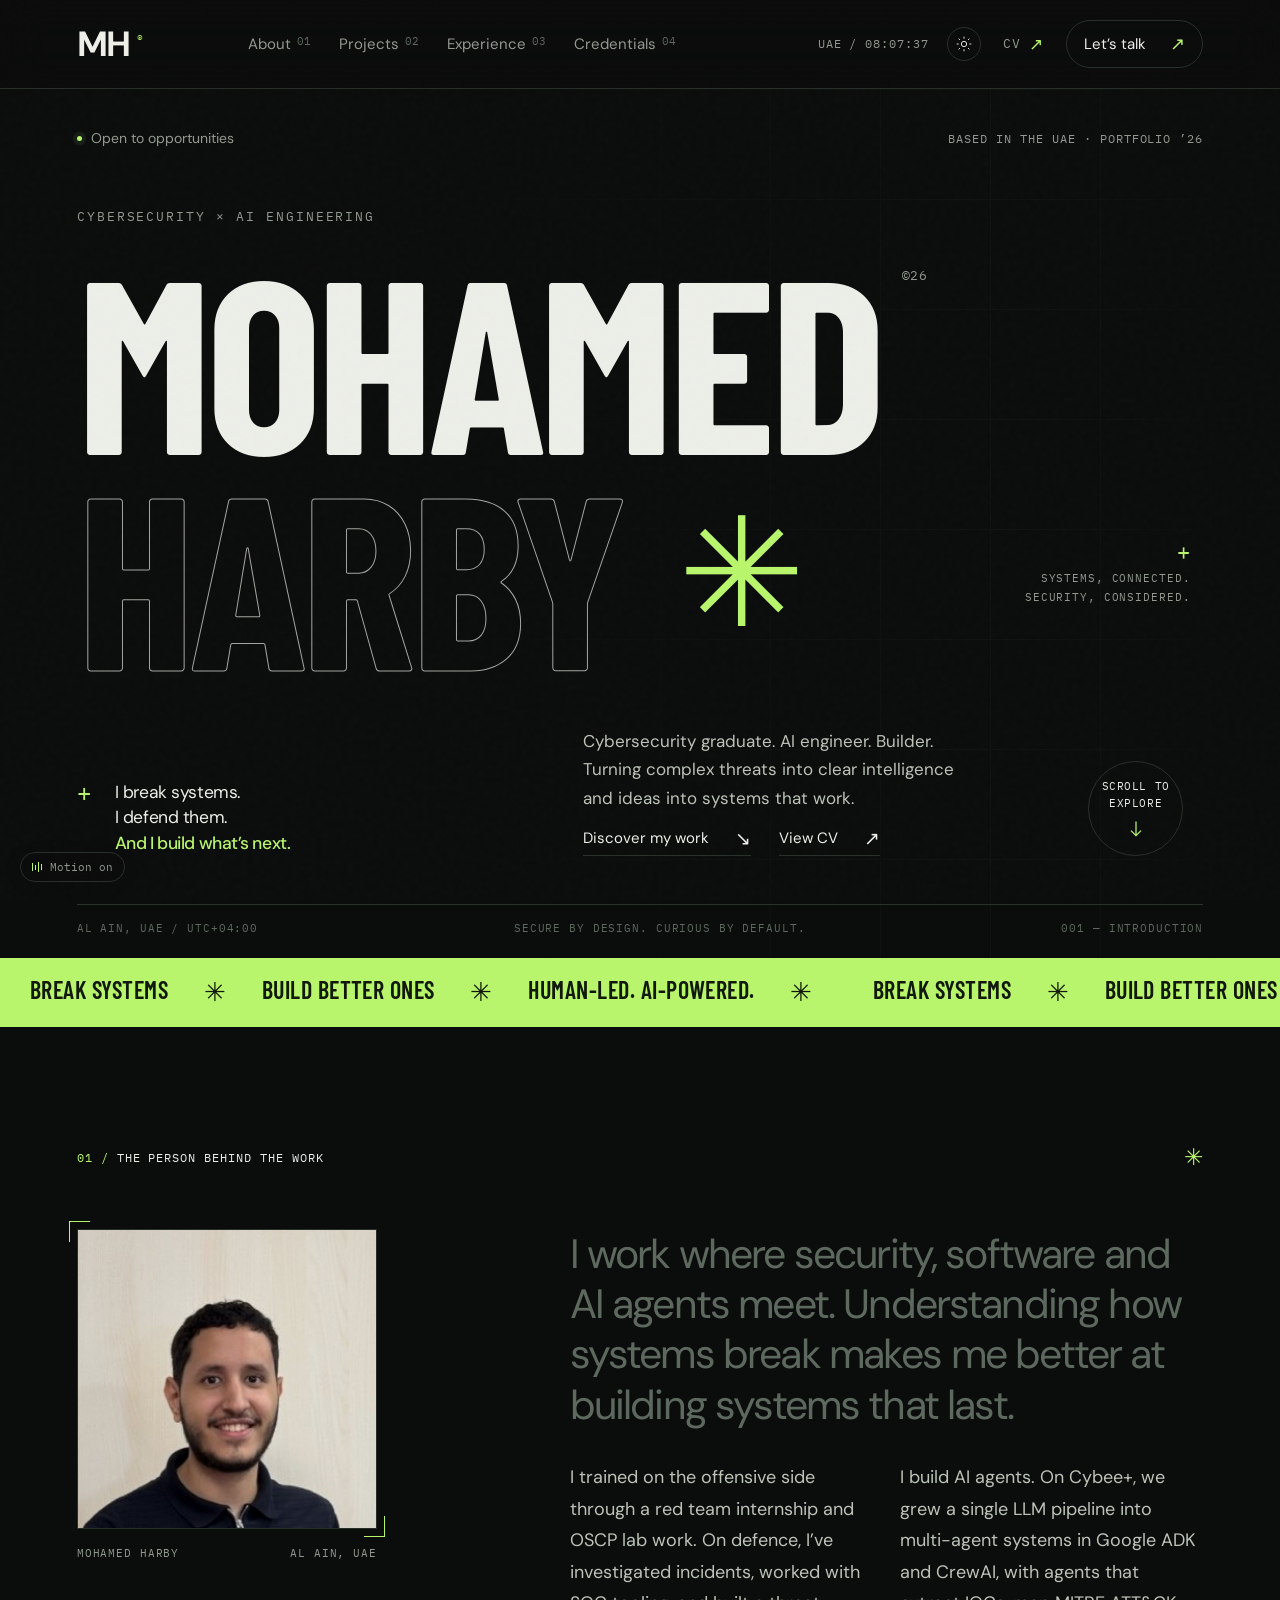
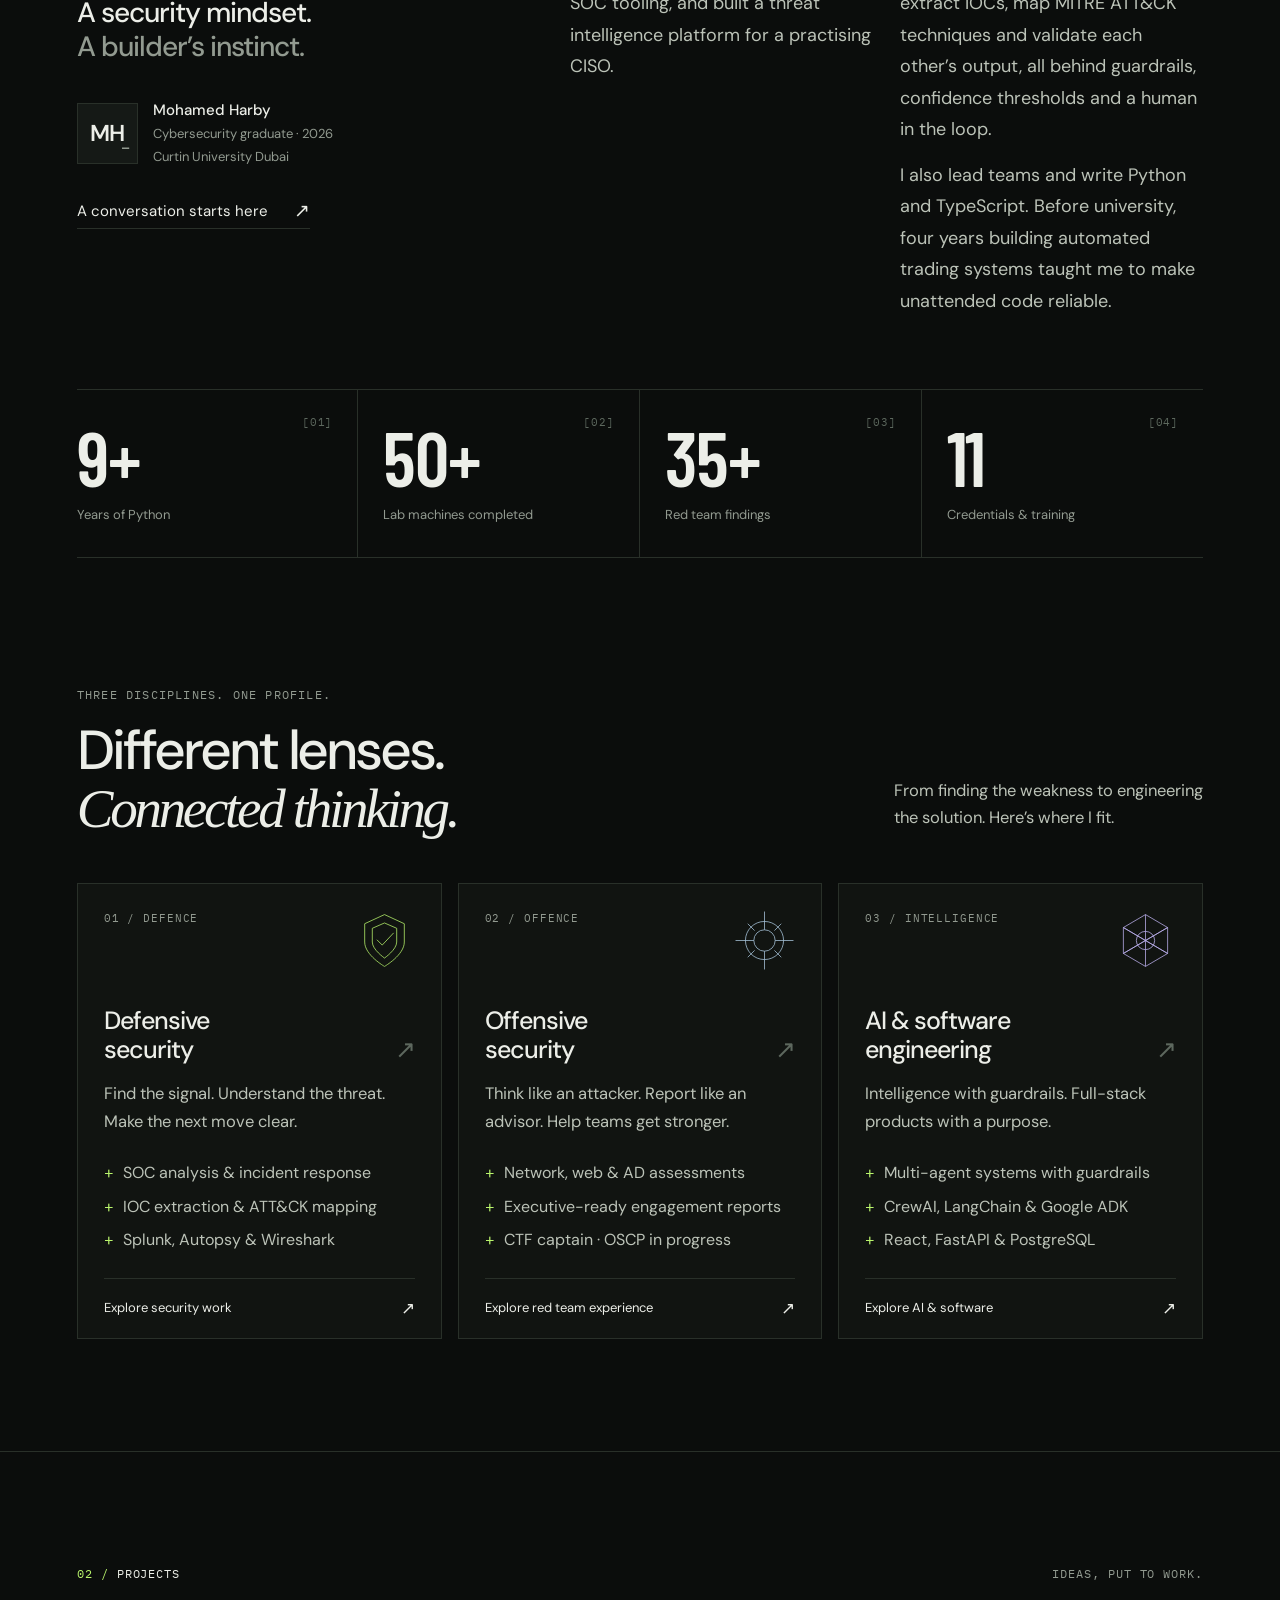
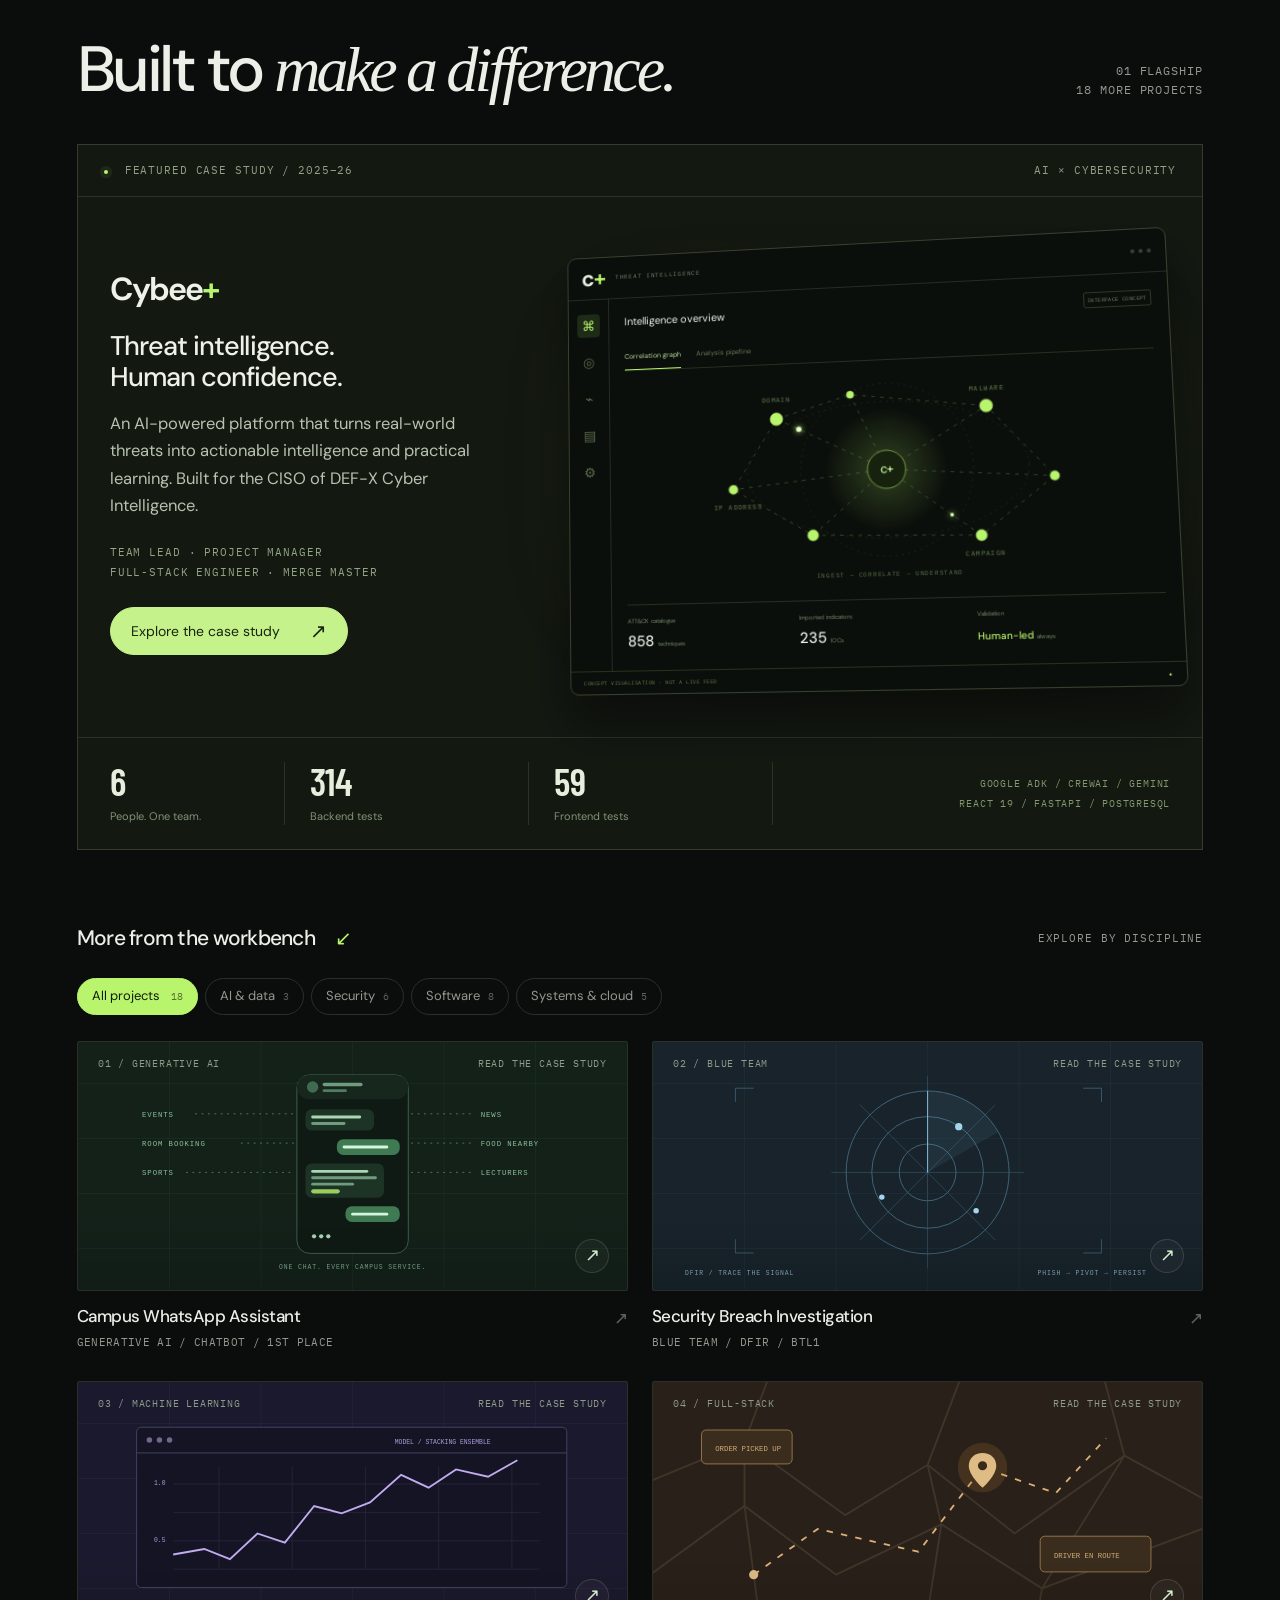
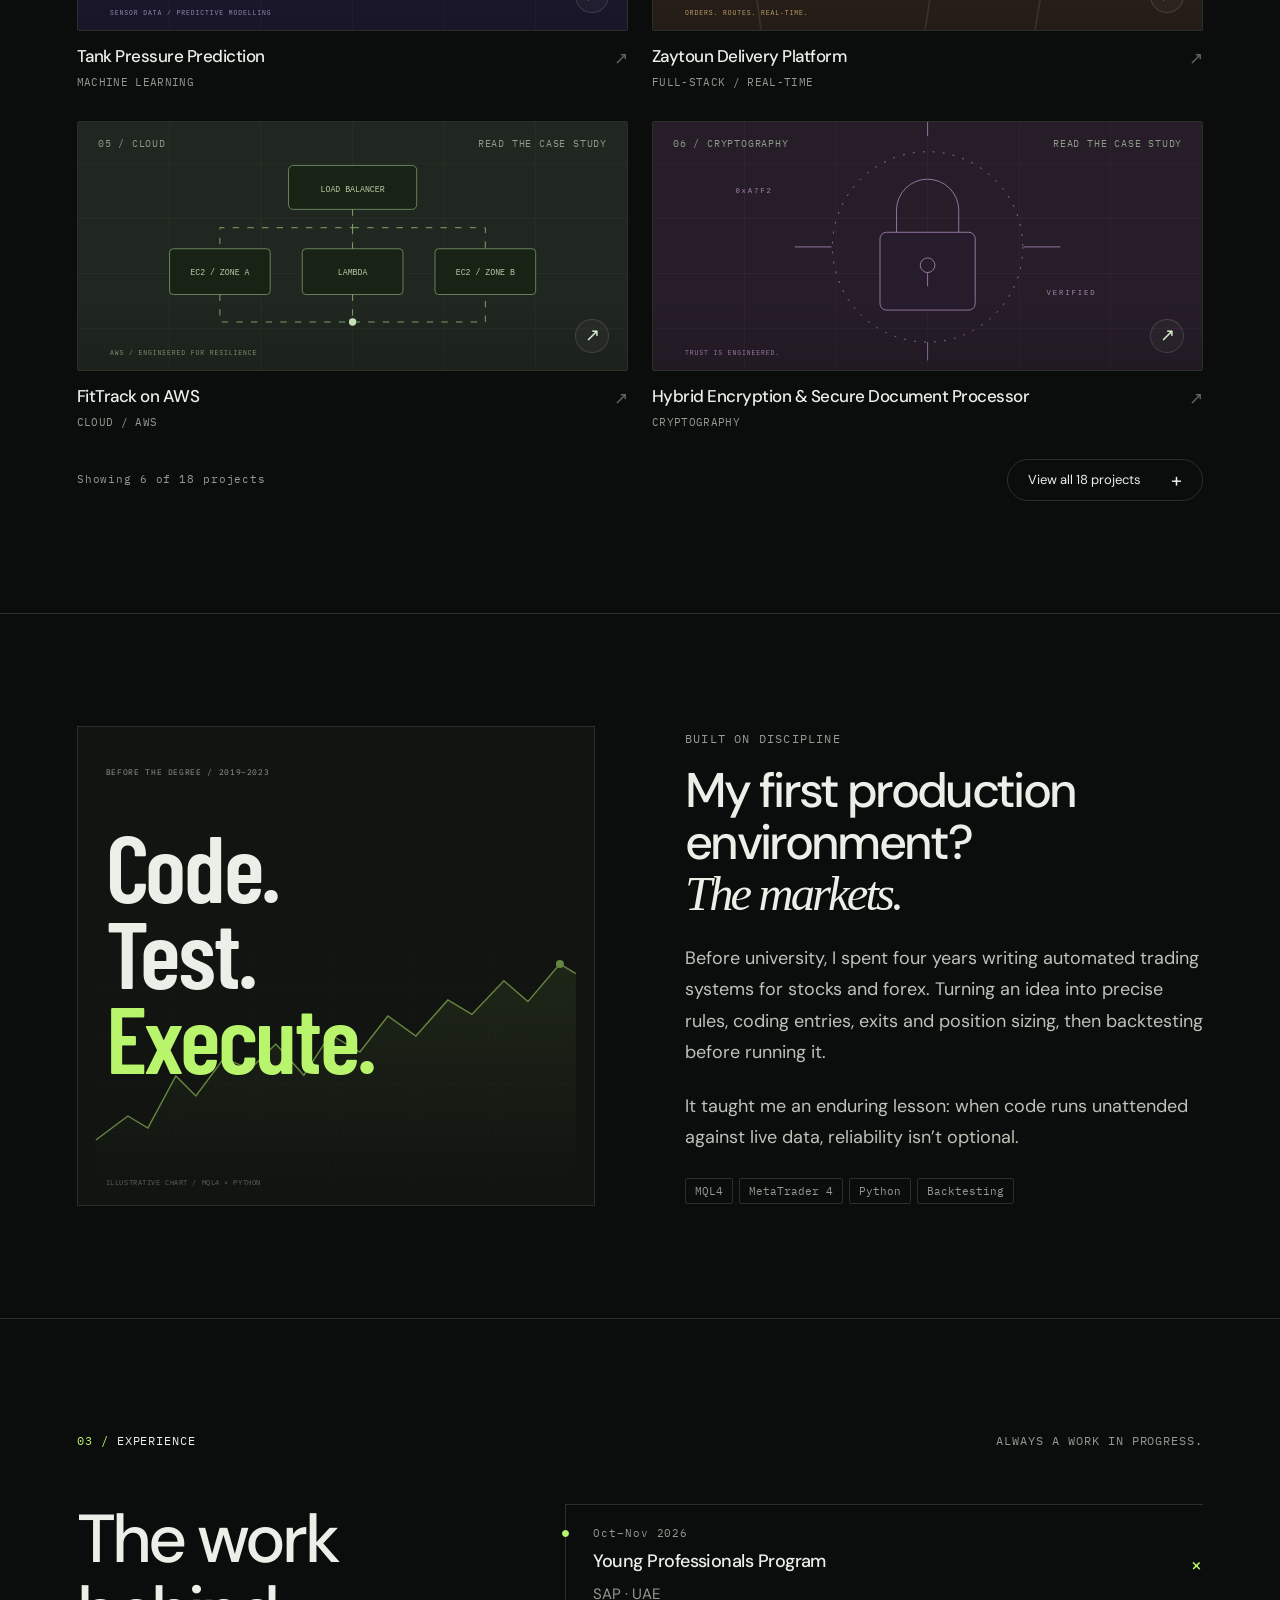
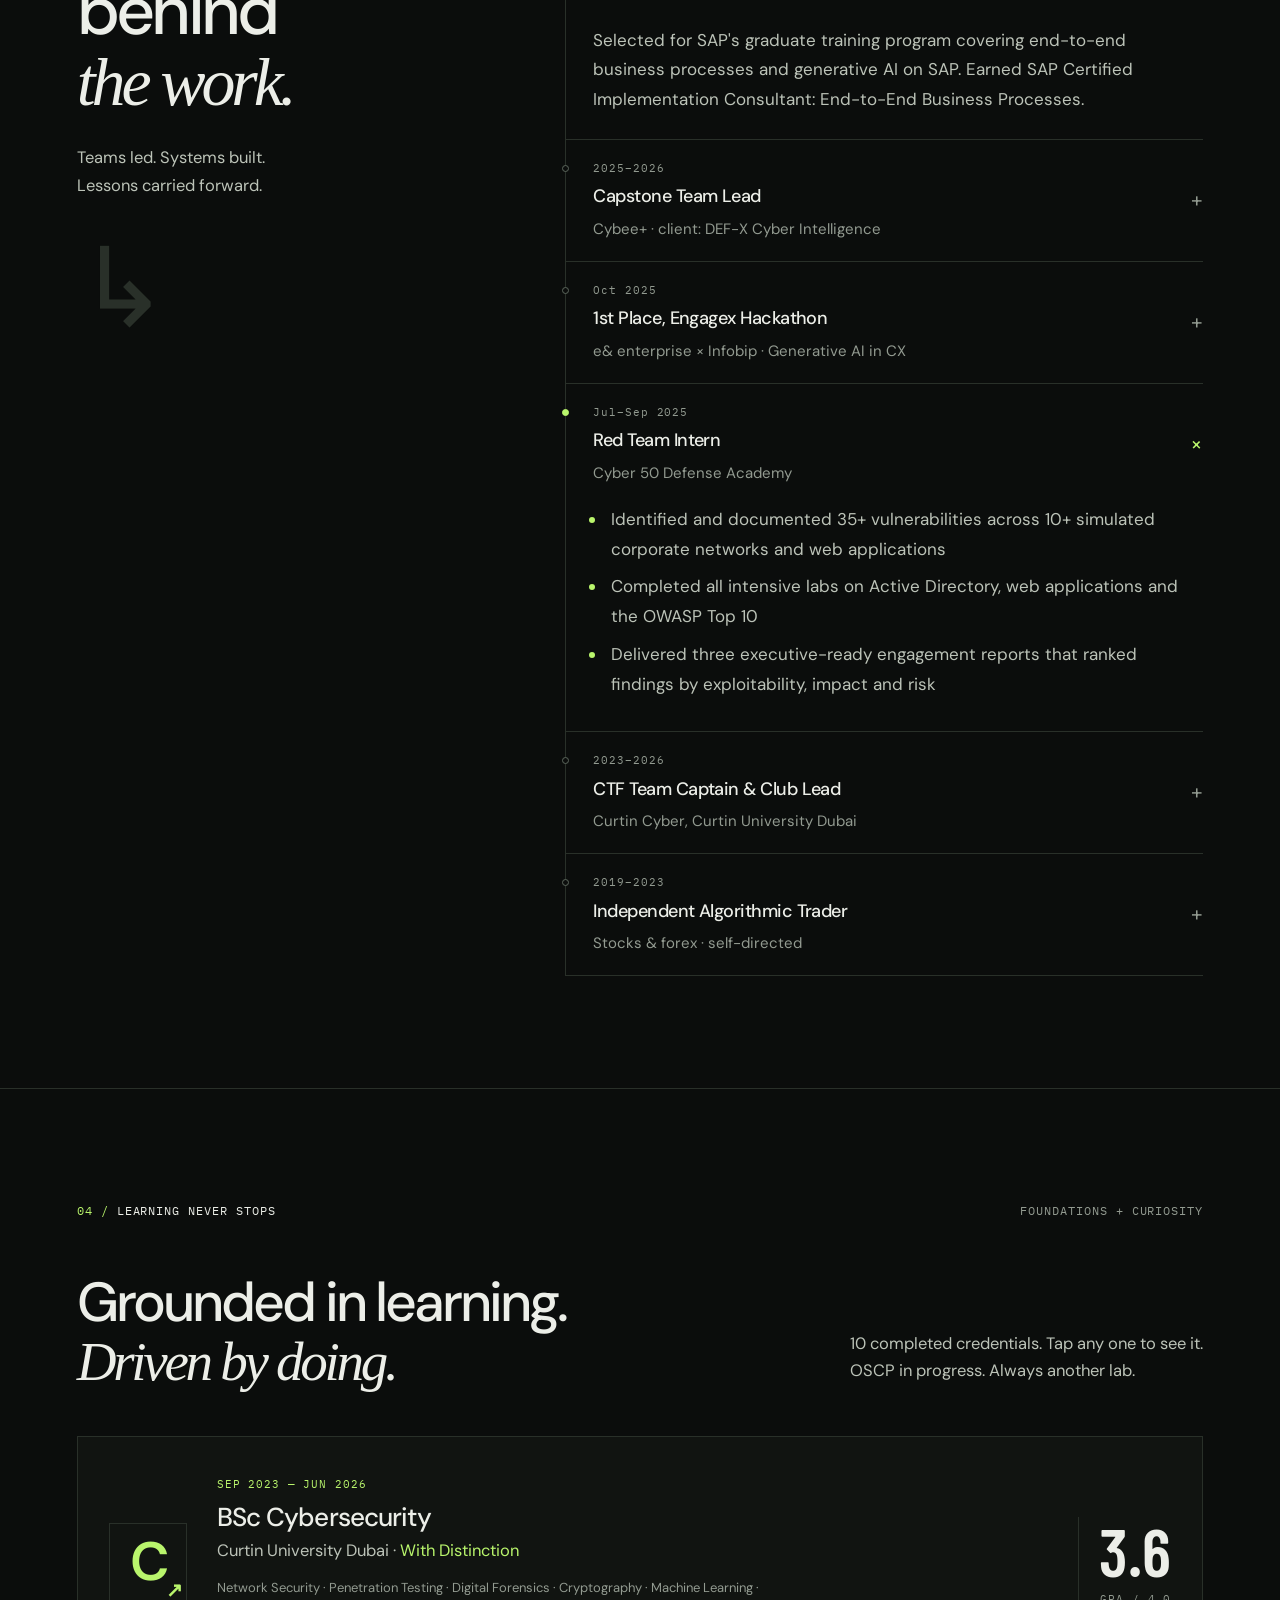
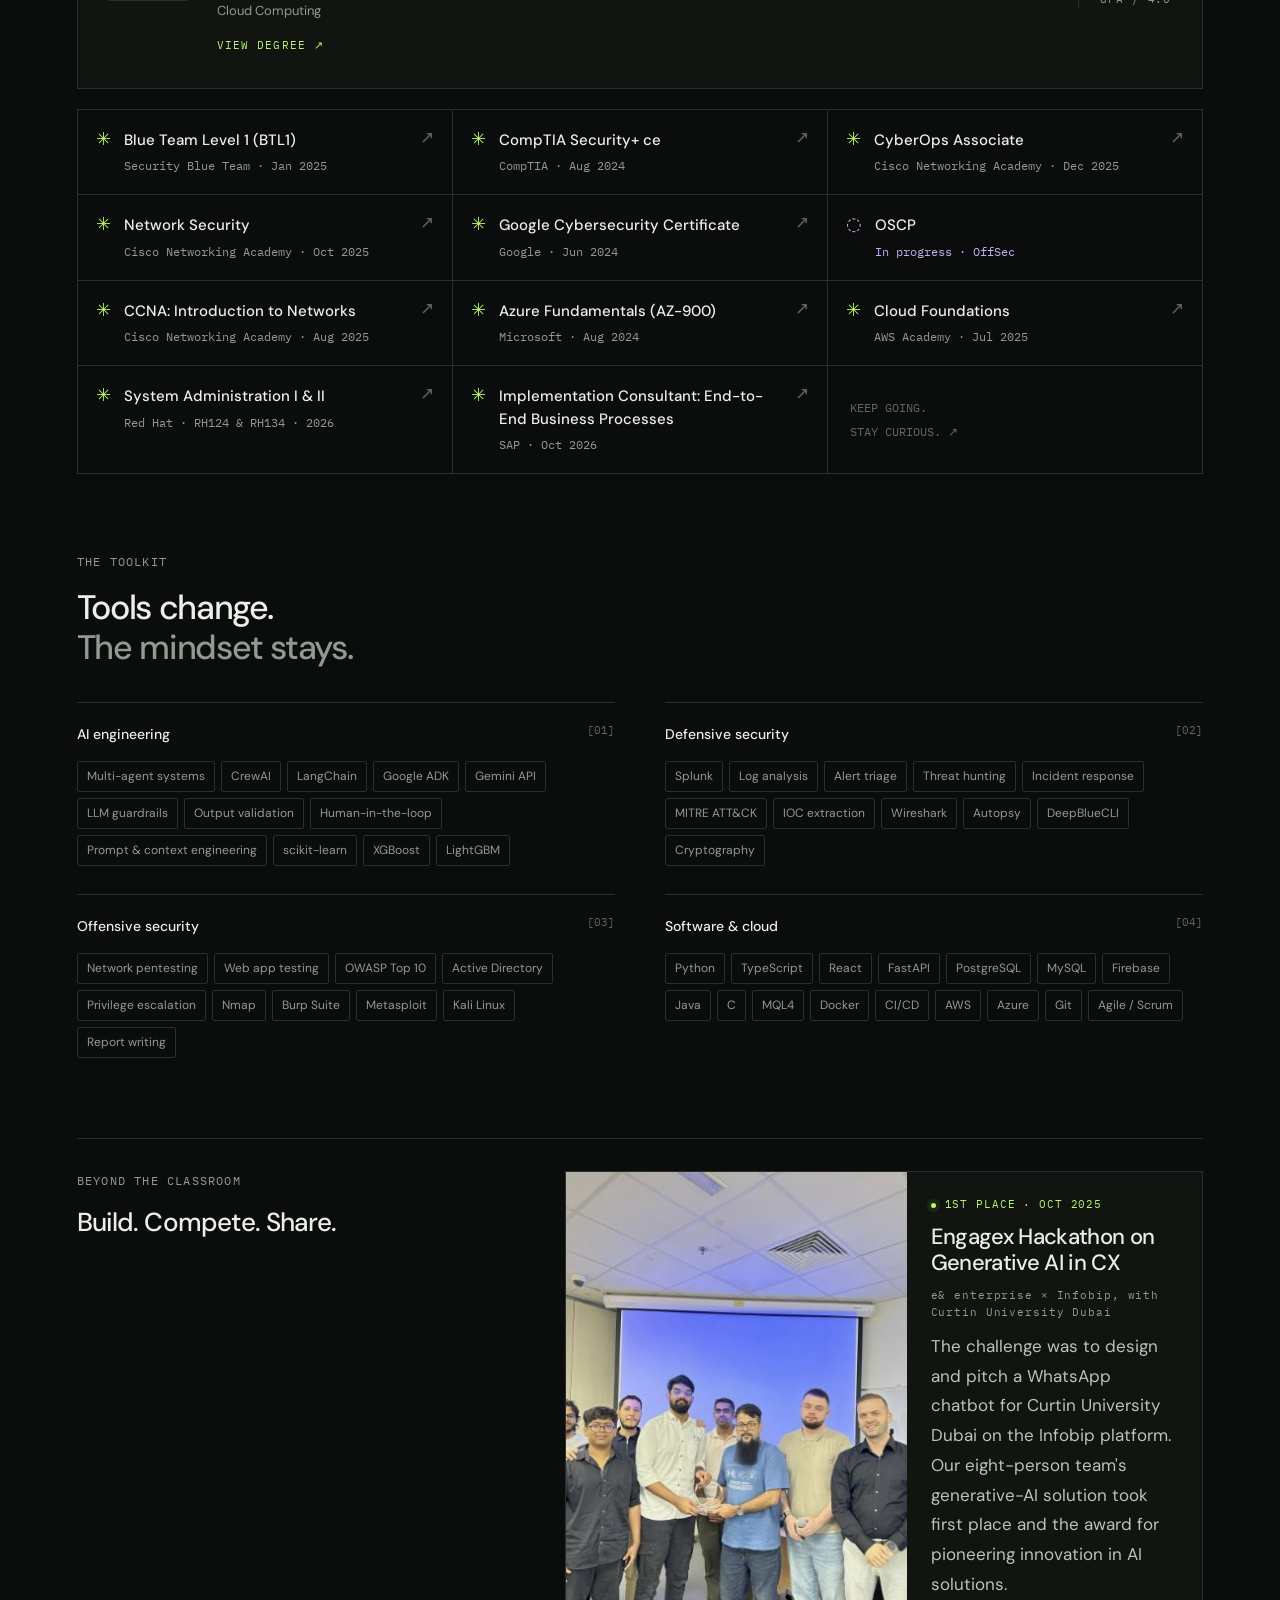
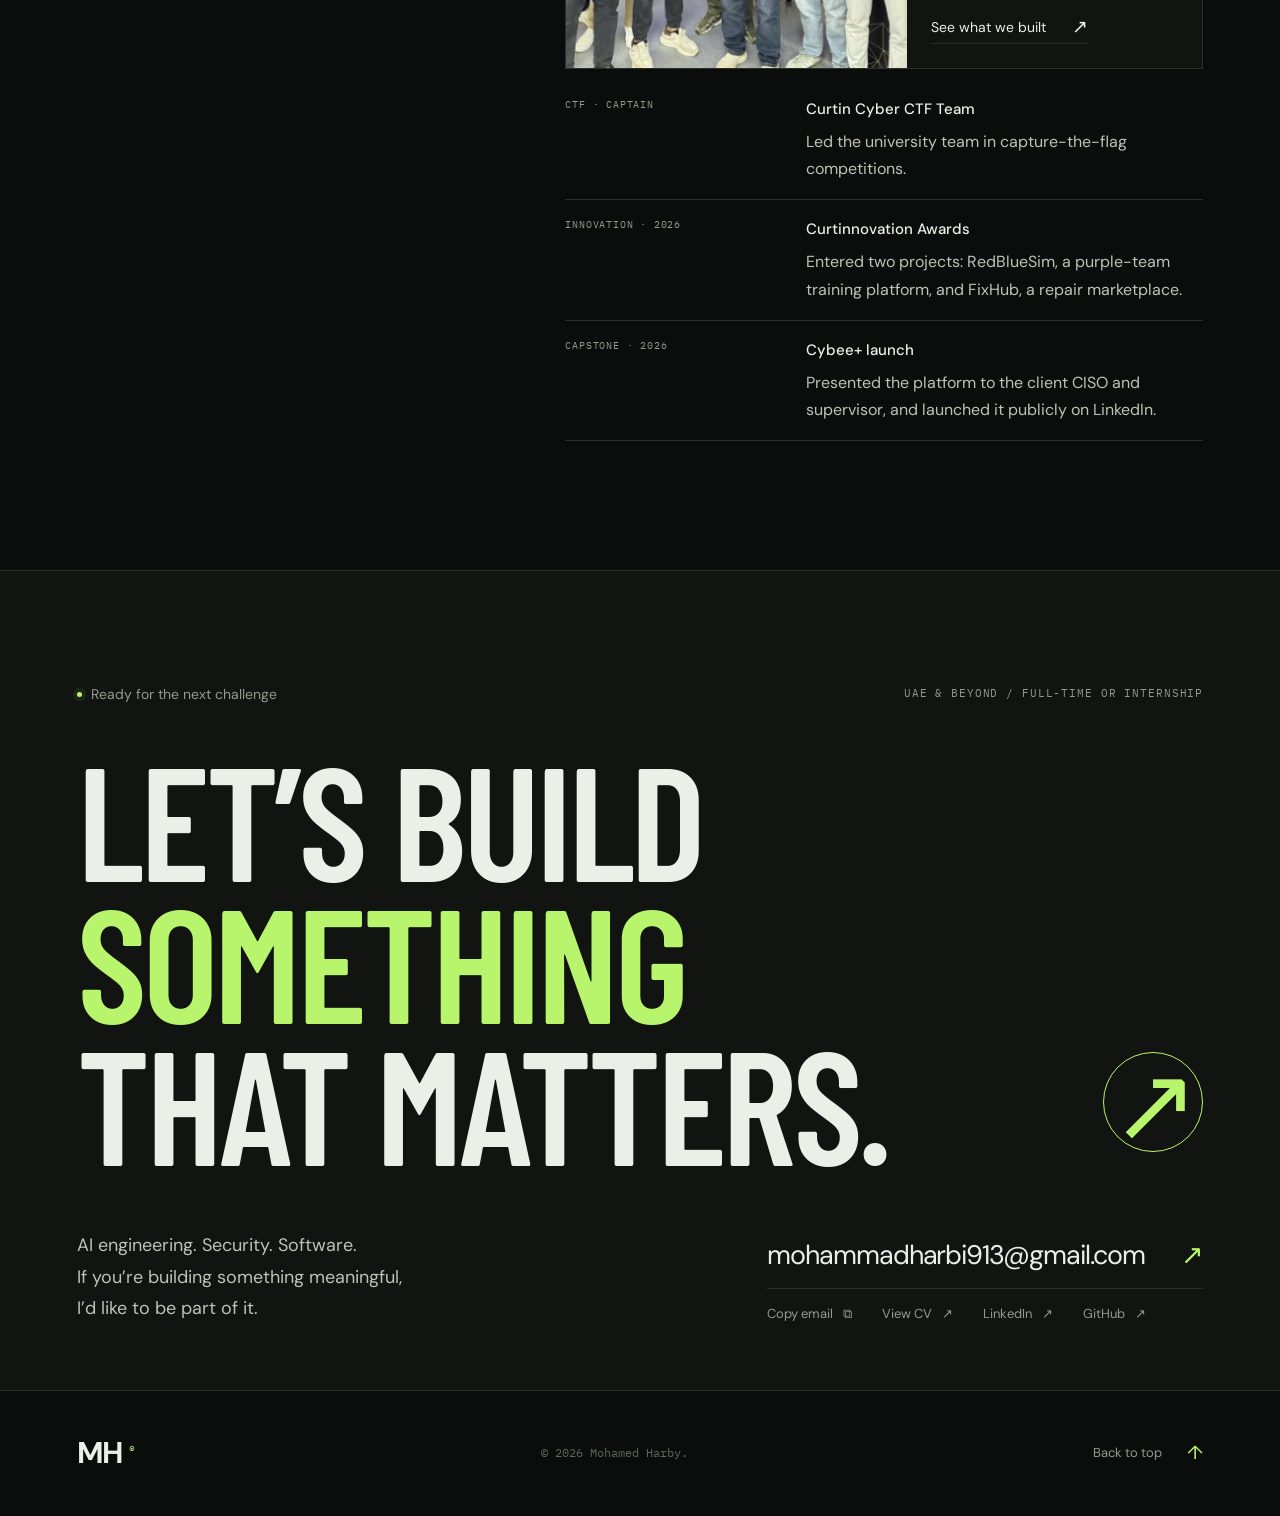
==== commit 0e49ff8e: "Headshot without trophy, fixed corner, clearer text" ====
--- a/public/index.html
+++ b/public/index.html
@@ -8,13 +8,13 @@
   <meta property="og:title" content="Mohamed Harby — Cybersecurity × AI Engineering">
   <meta property="og:description" content="Cybersecurity graduate building multi-agent AI for threat intelligence. SOC, red team and full-stack work, based in the UAE.">
   <meta property="og:type" content="website">
-  <meta property="og:image" content="https://mohamed-harby.web.app/assets/images/og-image.jpg">
+  <meta property="og:image" content="https://mohamed-harby.web.app/assets/images/og-image-v2.jpg">
   <meta property="og:image:width" content="1200">
   <meta property="og:image:height" content="630">
   <meta property="og:image:alt" content="Mohamed Harby — Cybersecurity × AI Engineering">
   <meta property="og:site_name" content="Mohamed Harby">
   <meta name="twitter:card" content="summary_large_image">
-  <meta name="twitter:image" content="https://mohamed-harby.web.app/assets/images/og-image.jpg">
+  <meta name="twitter:image" content="https://mohamed-harby.web.app/assets/images/og-image-v2.jpg">
   <title>Mohamed Harby — Cybersecurity × AI Engineering</title>
   <link rel="icon" href="assets/favicon.svg" type="image/svg+xml">
   <link rel="preload" href="assets/fonts/barlow-condensed-latin-700-normal.woff2" as="font" type="font/woff2" crossorigin>
@@ -78,7 +78,7 @@
     <section class="about-section section-shell section-space" id="about" aria-labelledby="about-title">
       <div class="section-kicker reveal"><span class="mono"><span class="accent">01 /</span> THE PERSON BEHIND THE WORK</span><span class="section-star" aria-hidden="true">✳</span></div>
       <div class="about-layout">
-        <div class="about-aside reveal"><figure class="portrait"><img src="assets/images/mohamed-harby.jpg" alt="Mohamed Harby" width="400" height="400" loading="lazy"><figcaption class="mono"><span>MOHAMED HARBY</span><span>AL AIN, UAE</span></figcaption></figure><h2 id="about-title">A security mindset.<br><span class="muted">A builder’s instinct.</span></h2><div class="identity-block"><div class="identity-monogram" aria-hidden="true">MH<span>_</span></div><div><strong>Mohamed Harby</strong><span>Cybersecurity graduate · 2026</span><span>Curtin University Dubai</span></div></div><a href="#contact" class="text-link">A conversation starts here <span>↗</span></a></div>
+        <div class="about-aside reveal"><figure class="portrait"><div class="portrait-frame"><img src="assets/images/mohamed-harby-headshot.jpg" alt="Mohamed Harby" width="286" height="286" loading="lazy"></div><figcaption class="mono"><span>MOHAMED HARBY</span><span>AL AIN, UAE</span></figcaption></figure><h2 id="about-title">A security mindset.<br><span class="muted">A builder’s instinct.</span></h2><div class="identity-block"><div class="identity-monogram" aria-hidden="true">MH<span>_</span></div><div><strong>Mohamed Harby</strong><span>Cybersecurity graduate · 2026</span><span>Curtin University Dubai</span></div></div><a href="#contact" class="text-link">A conversation starts here <span>↗</span></a></div>
         <div class="about-story"><p class="read-reveal" data-read-reveal>I work where security, software and AI agents meet. Understanding how systems break makes me better at building systems that last.</p><div class="story-columns reveal"><p>I trained on the offensive side through a red team internship and OSCP lab work. On defence, I’ve investigated incidents, worked with SOC tooling, and built a threat intelligence platform for a practising CISO.</p><div class="story-col"><p>I build AI agents. On Cybee+, we grew a single LLM pipeline into multi-agent systems in Google ADK and CrewAI, with agents that extract IOCs, map MITRE ATT&amp;CK techniques and validate each other’s output, all behind guardrails, confidence thresholds and a human in the loop.</p><p>I also lead teams and write Python and TypeScript. Before university, four years building automated trading systems taught me to make unattended code reliable.</p></div></div></div>
       </div>
       <div class="stat-strip">
--- a/public/styles.css
+++ b/public/styles.css
@@ -166,9 +166,9 @@
 .portrait{margin:0 0 34px;max-width:300px;position:relative}
 .portrait img{display:block;width:100%;height:auto;aspect-ratio:1/1;object-fit:cover;border:1px solid var(--line);filter:saturate(.9) contrast(1.02);transition:filter .6s var(--ease)}
 .portrait:hover img{filter:none}
-.portrait::before,.portrait::after{content:"";position:absolute;width:18px;height:18px;border-color:var(--accent);border-style:solid;pointer-events:none}
-.portrait::before{top:-7px;left:-7px;border-width:1px 0 0 1px}
-.portrait::after{bottom:27px;right:-7px;border-width:0 1px 1px 0}
+
+
+
 .portrait figcaption{display:flex;justify-content:space-between;gap:10px;font-size:11px;color:var(--muted);padding-top:10px}
 .cv-link{font:13px var(--mono);letter-spacing:.08em;color:var(--muted);display:flex;align-items:center;gap:8px;padding:9px 4px;transition:color .2s}
 .cv-link span{color:var(--accent);font-size:16.5px}
@@ -184,3 +184,36 @@
 .contact-actions{flex-wrap:wrap;row-gap:12px}
 .contact-actions>a,.copy-button{white-space:nowrap;gap:10px}
 @media(max-width:760px){.contact-actions{justify-content:flex-start;column-gap:26px}.win-photo:only-child{aspect-ratio:4/3;height:auto}.win-photo:only-child img{object-position:50% 40%}}
+
+.portrait-frame{position:relative}
+.portrait-frame::before,.portrait-frame::after{content:"";position:absolute;width:20px;height:20px;border-color:var(--accent);border-style:solid;pointer-events:none}
+.portrait-frame::before{top:-8px;left:-8px;border-width:1.5px 0 0 1.5px}
+.portrait-frame::after{bottom:-8px;right:-8px;border-width:0 1.5px 1.5px 0}
+.portrait figcaption{padding-top:16px}
+
+/* ===== Readability: larger, brighter body text (overrides everything above) ===== */
+:root{--body:#bcc3b8}
+:root[data-theme="light"]{--body:#3a4434}
+.story-columns,.hero-description p,.section-heading>p,.trading-copy>p,.journey-heading>p,.contact-bottom>p,.education-card p,.experience-body,.win-copy p,.pp-section p,.pp-panel p,.case-dialog-section>p,#dialog-content>p,.case-dialog-intro{color:var(--body)}
+.story-columns{font-size:18px;line-height:1.75}
+.hero-description p{font-size:17px;line-height:1.7}
+.section-heading>p,.journey-heading>p,.education-card p{font-size:16.5px;line-height:1.65}
+.trading-copy>p,.contact-bottom>p{font-size:18px;line-height:1.75}
+.experience-body{font-size:17px;line-height:1.75;max-width:62ch}
+.experience-entry .experience-org{font-size:15px}
+.focus-card>p{font-size:16.5px;line-height:1.65;color:var(--body)}
+.featured-copy>p{font-size:16.5px;line-height:1.65;color:#b7c2b0}
+.featured-copy{max-width:360px}
+.focus-card ul{font-size:16px;color:var(--body)}
+.recognition-item p,.case-pipeline p{font-size:16px;line-height:1.7;color:var(--body)}
+.win-copy p{font-size:17px;line-height:1.75}
+.pp-section p,.pp-section li{font-size:18.5px;line-height:1.8}
+.pp-panel p{font-size:17px}
+.pp-section .case-pipeline p{font-size:16px}
+.degree-subjects{font-size:13px;line-height:1.8;color:var(--muted)}
+@media(max-width:760px){
+  .story-columns,.trading-copy>p,.contact-bottom>p,.win-copy p,.experience-body{font-size:16.5px}
+  .hero-description p{font-size:16px}
+  .focus-card>p,.featured-copy>p,.focus-card ul,.recognition-item p,.case-pipeline p,.section-heading>p,.journey-heading>p,.education-card p{font-size:15.5px}
+  .pp-section p,.pp-section li{font-size:17px}
+}
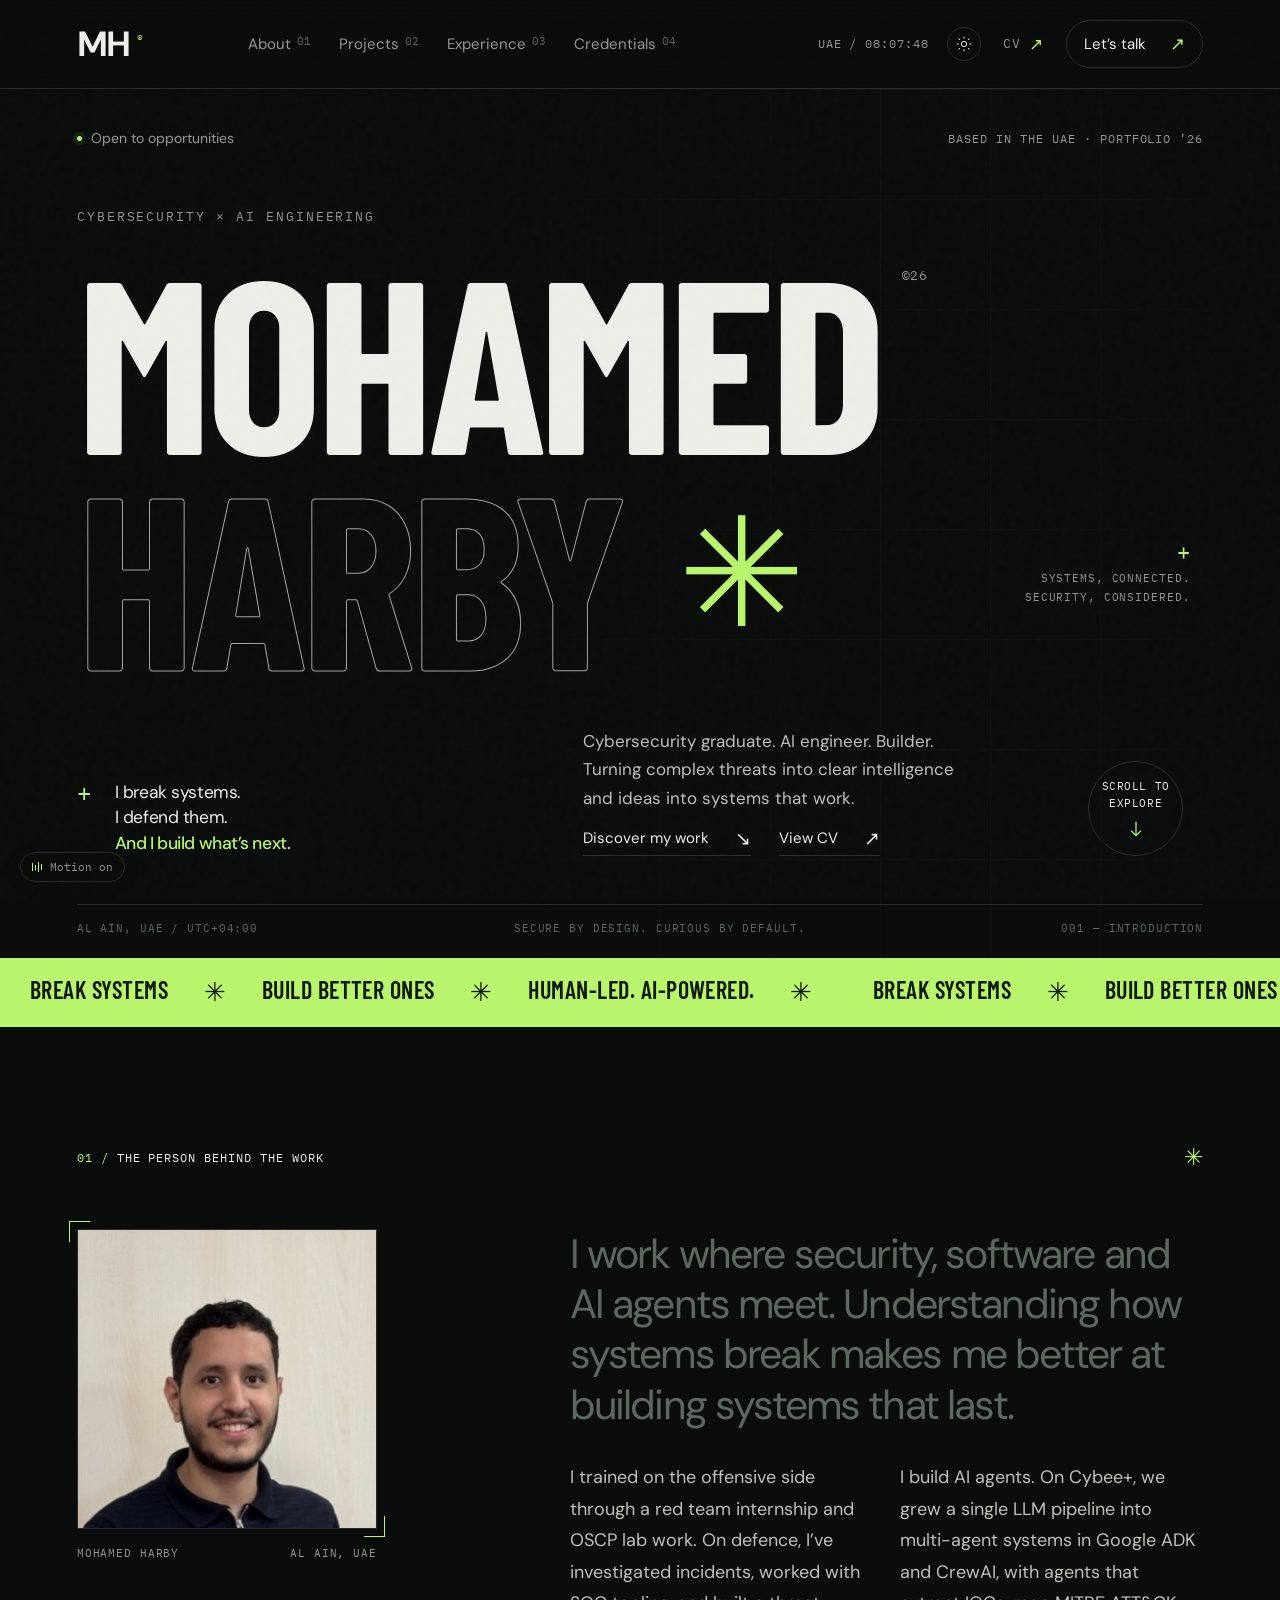
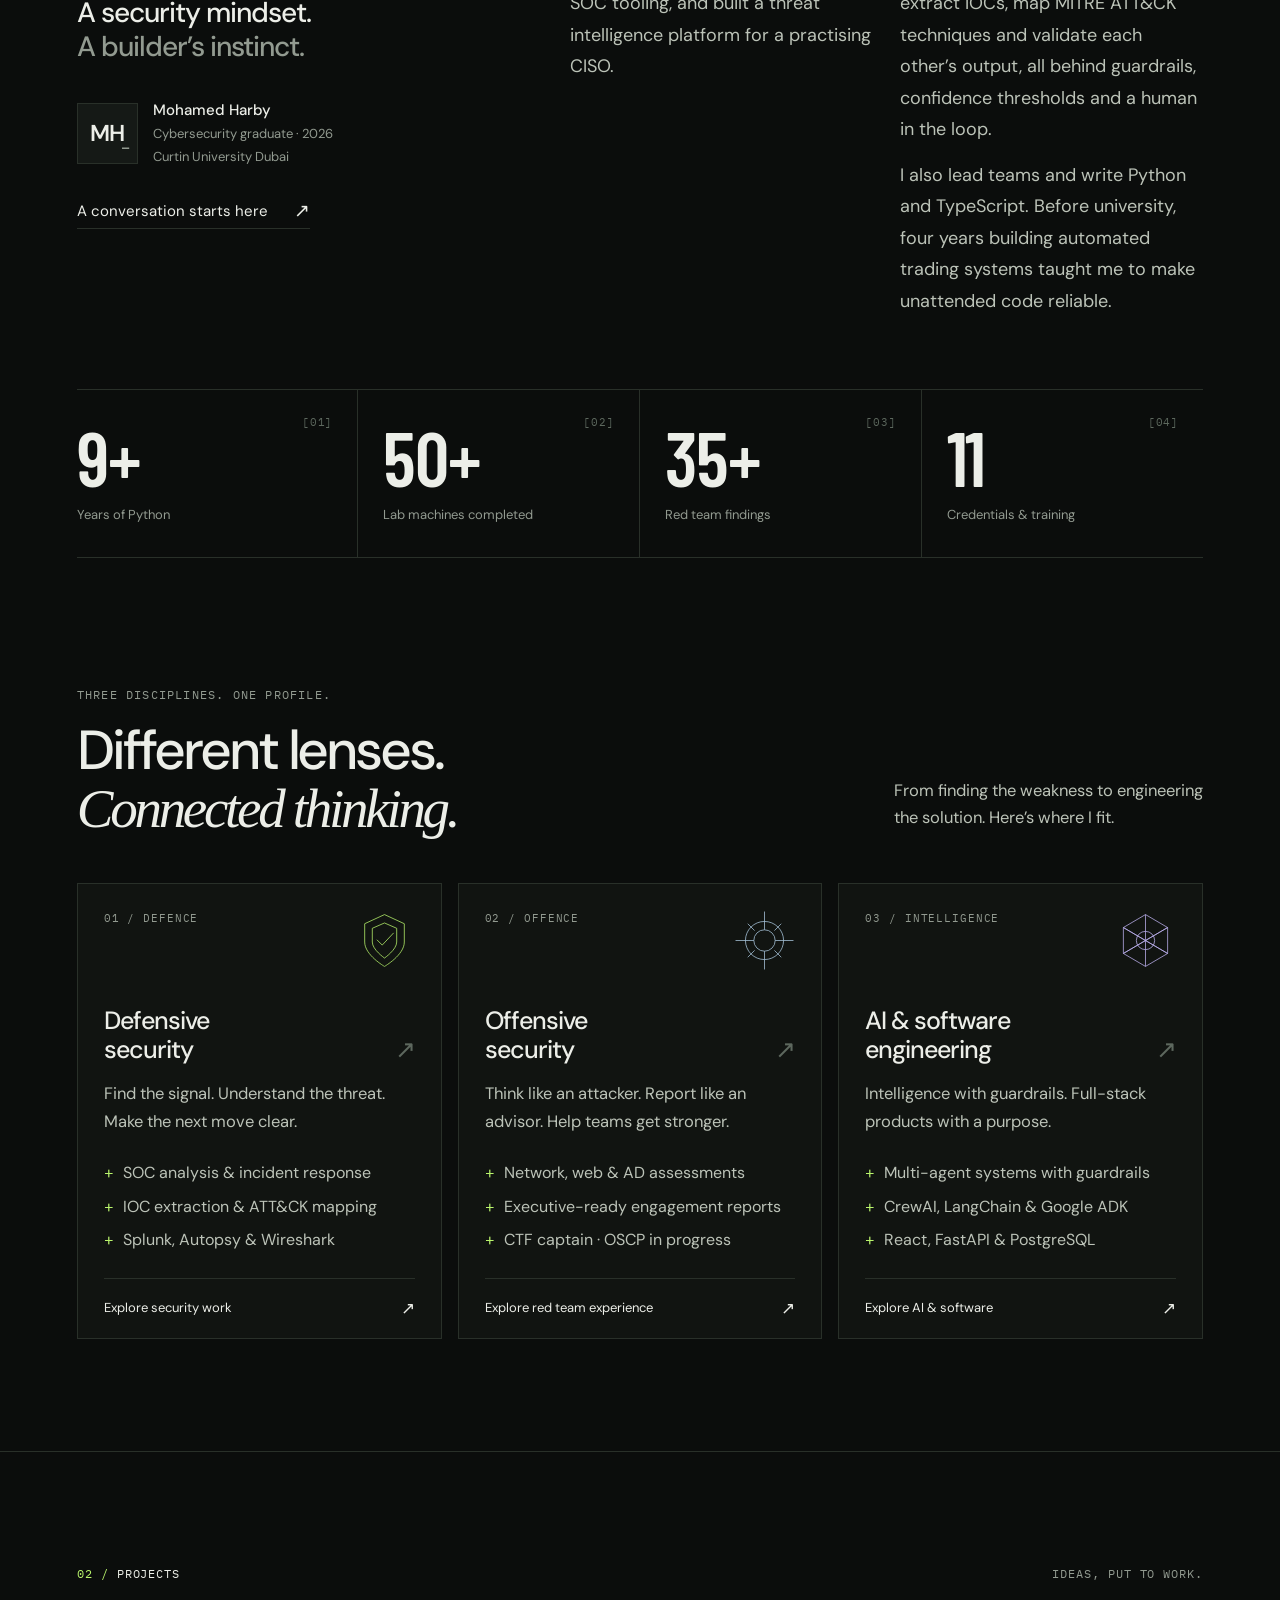
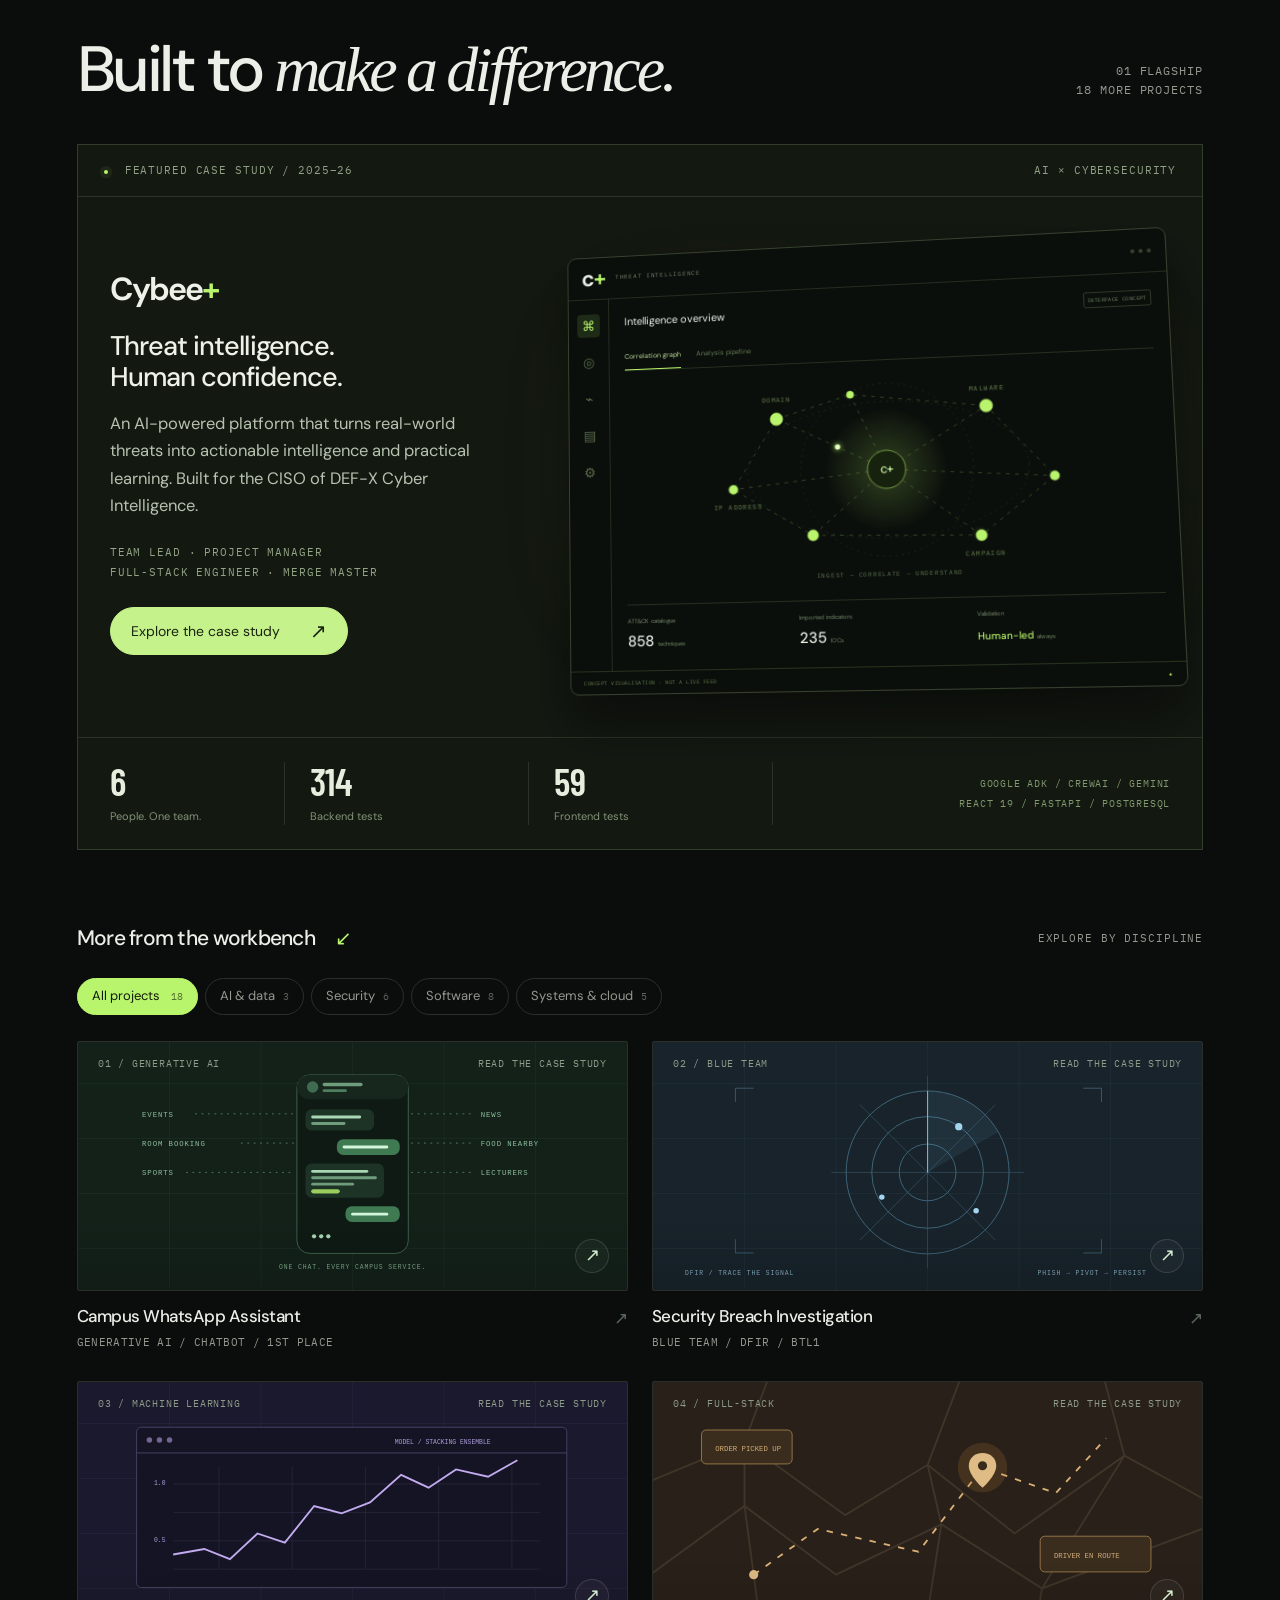
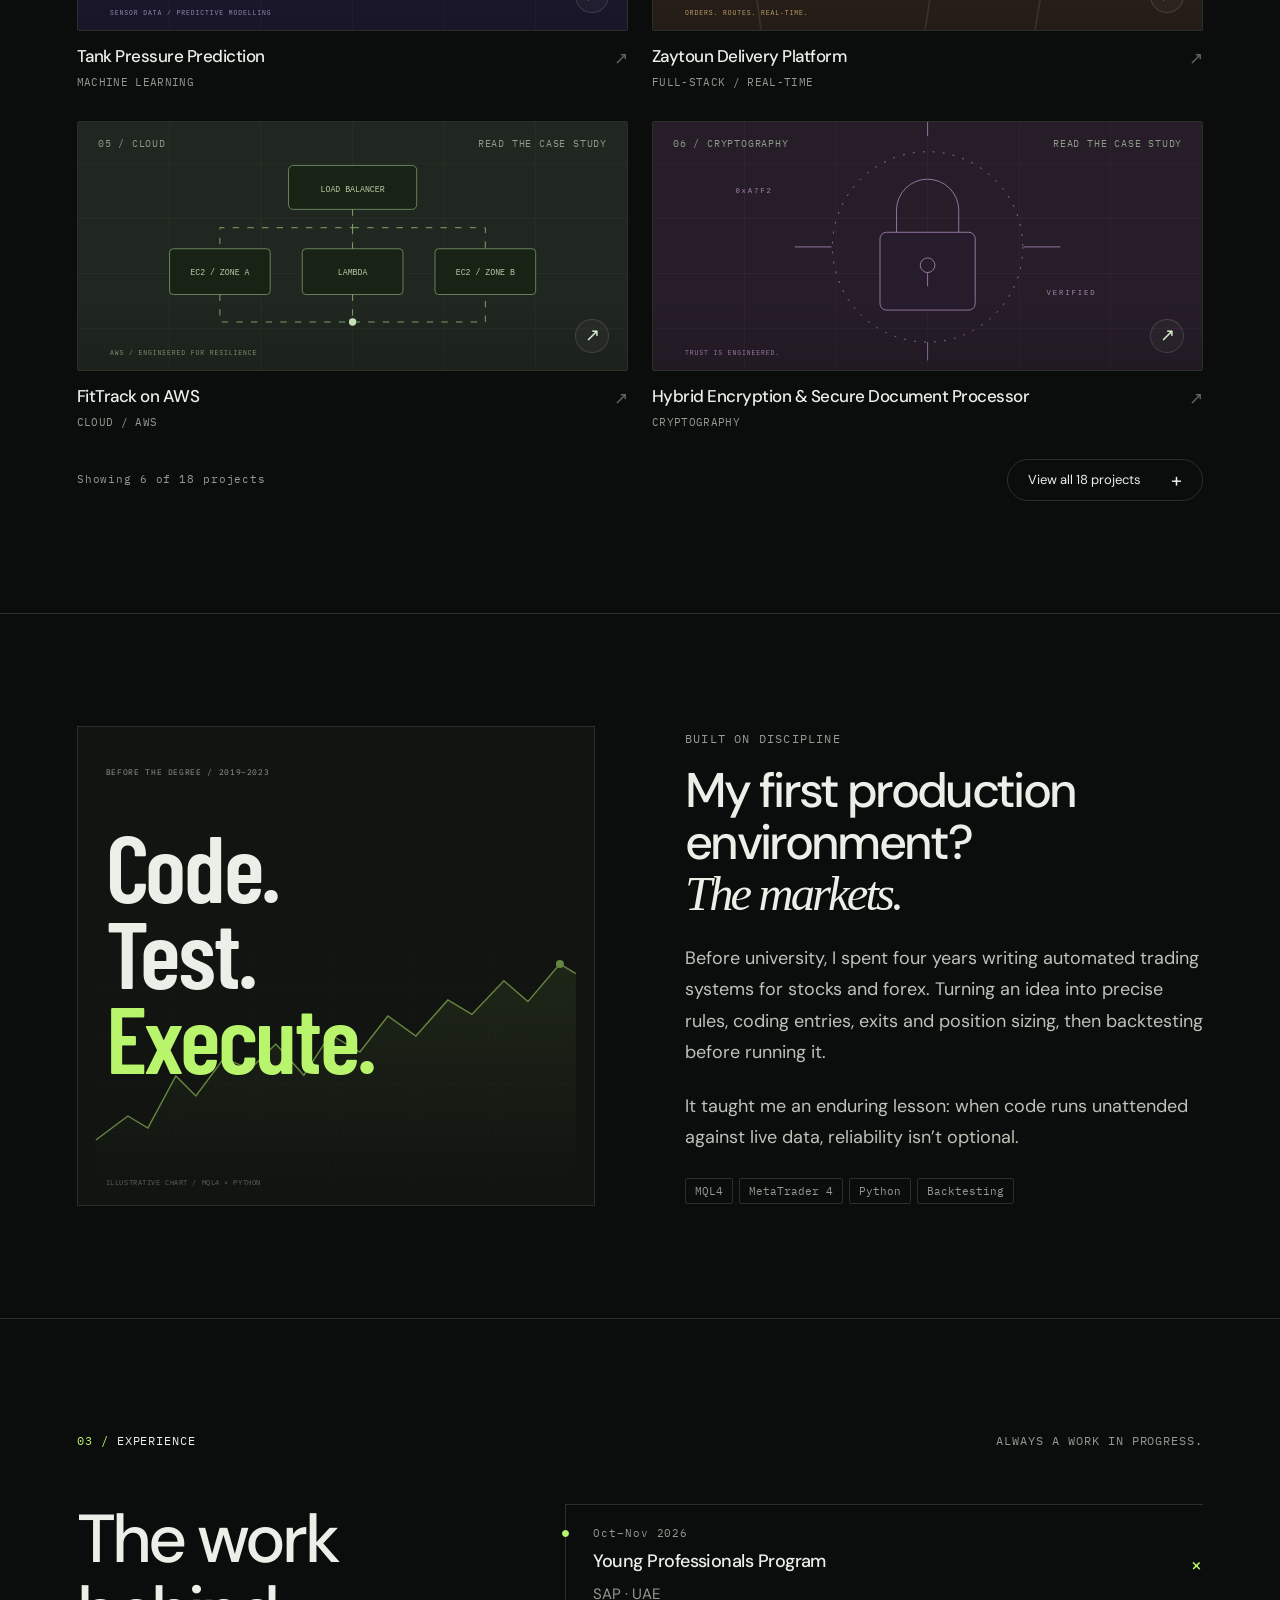
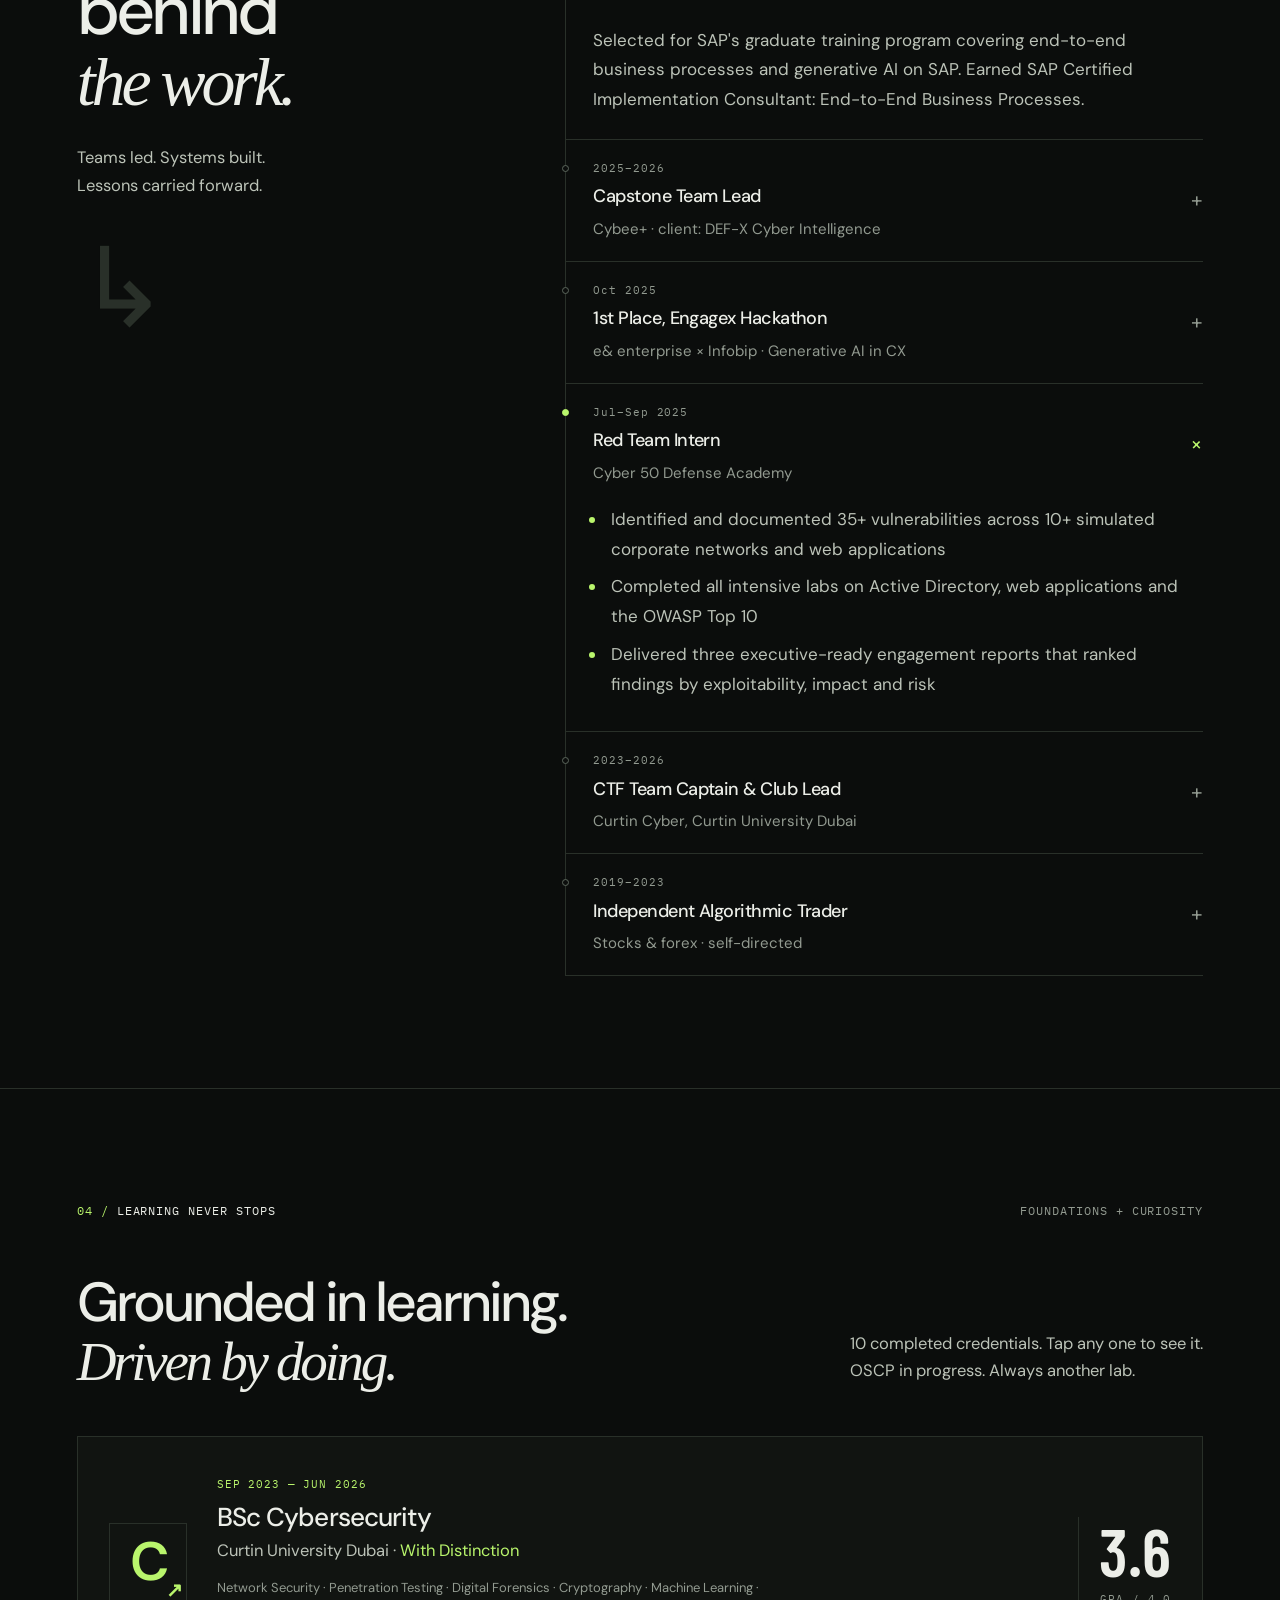
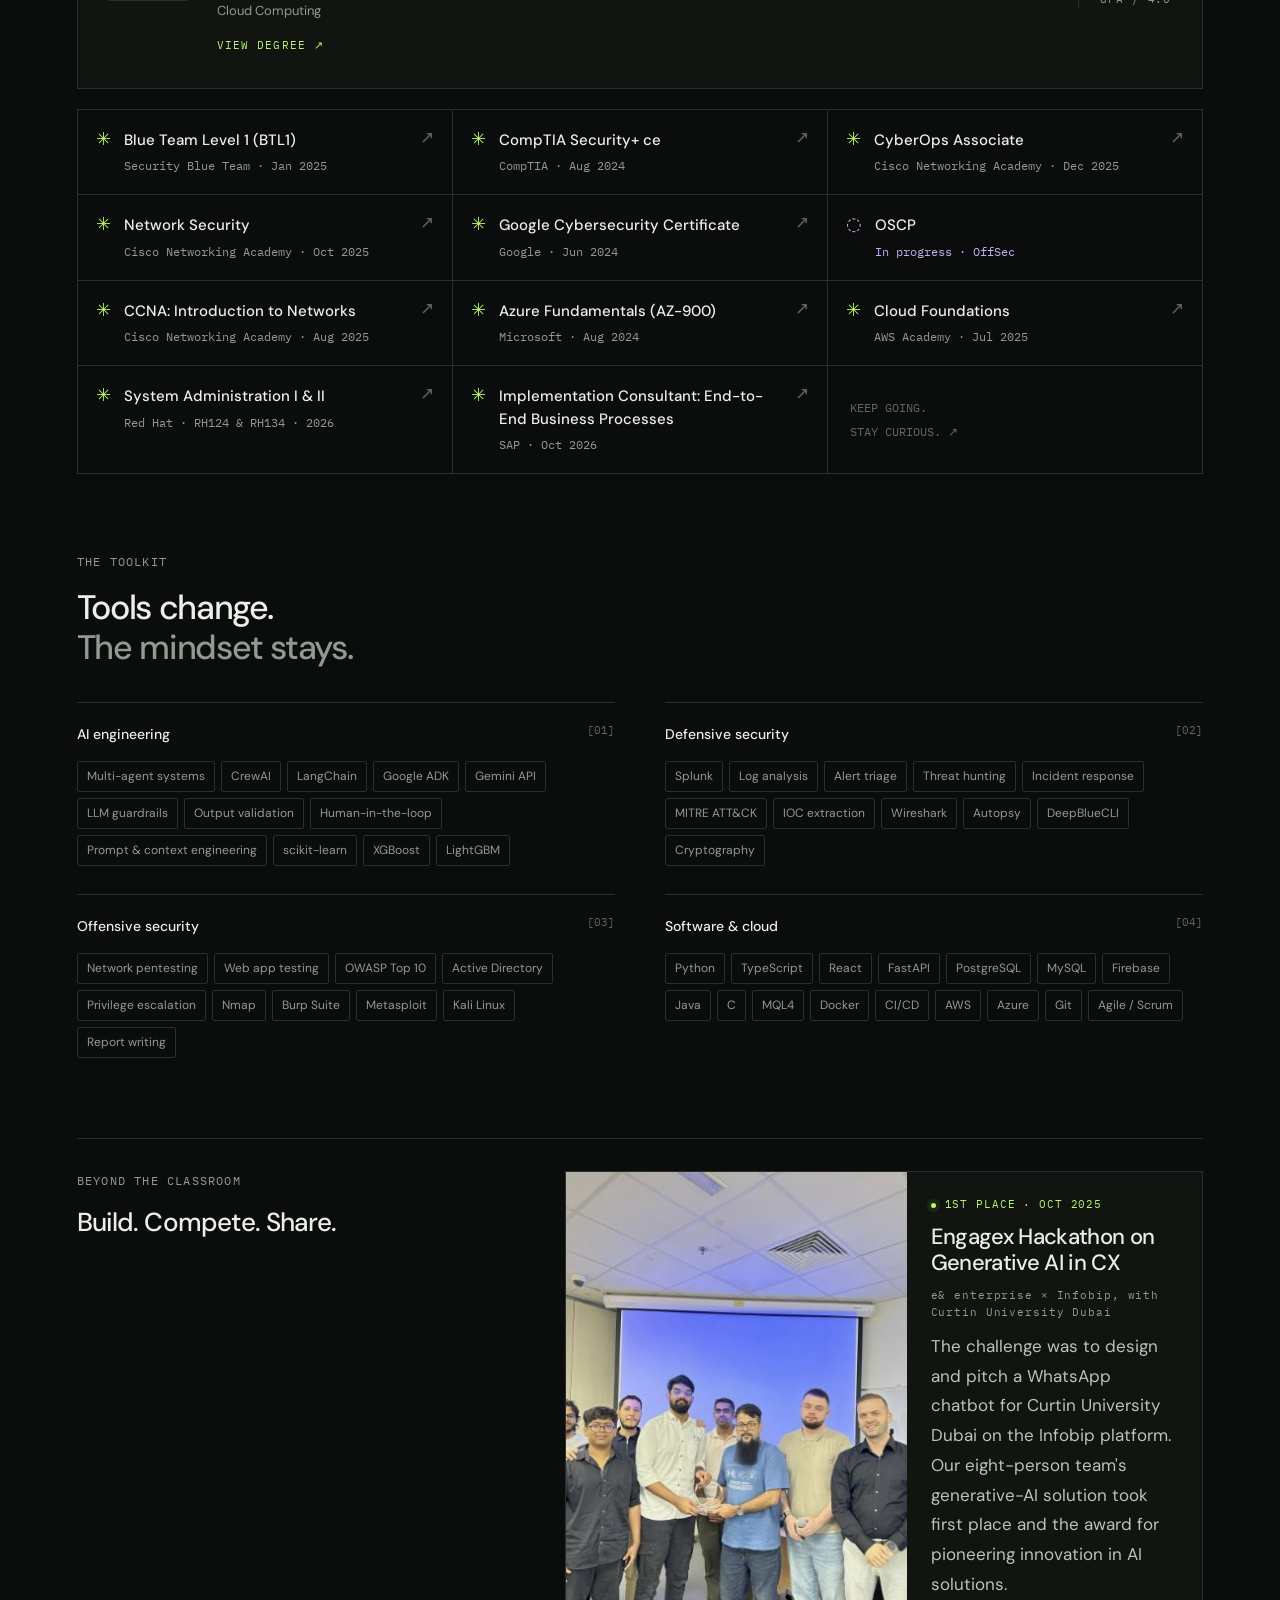
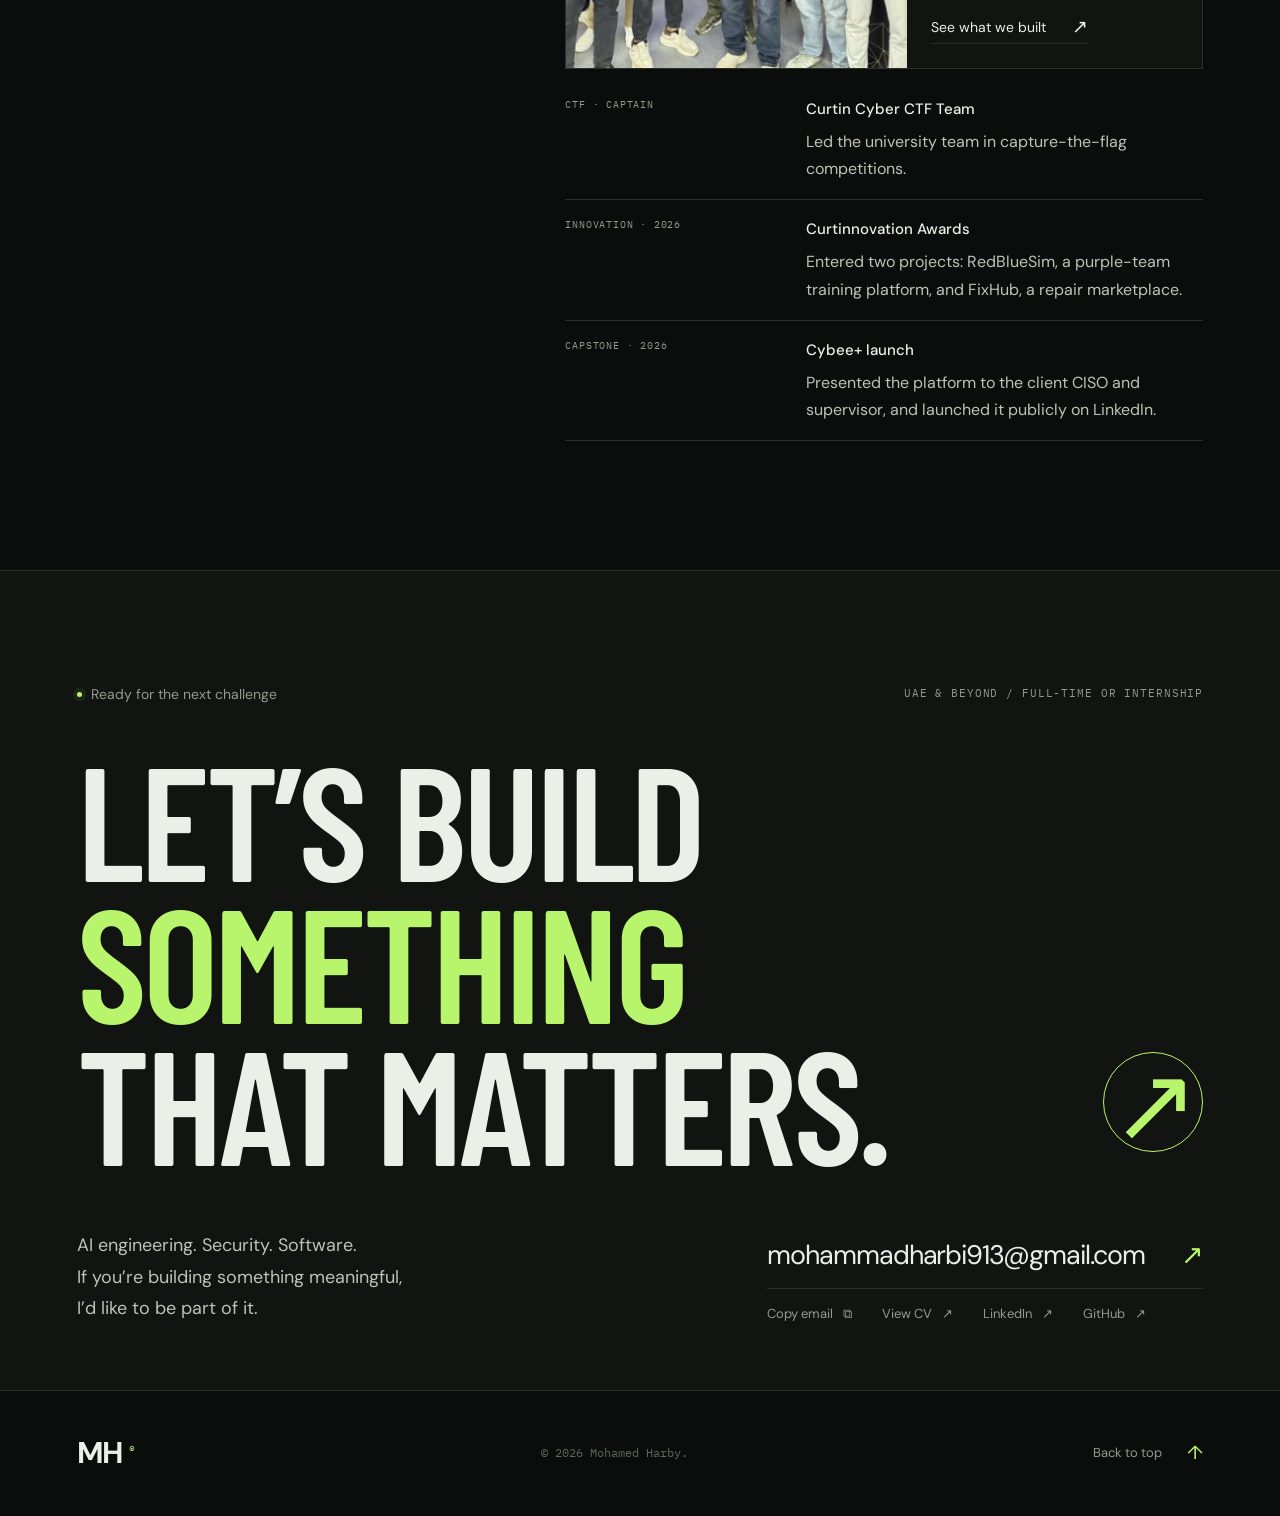
==== commit a23136f9: "Plain-text arrows and asterisk on iPhone" ====
--- a/public/index.html
+++ b/public/index.html
@@ -43,14 +43,14 @@
     <div class="header-right">
       <span class="local-time mono" data-clock>UAE / 00:00:00</span>
       <button class="icon-button theme-toggle" type="button" aria-label="Switch to light theme" aria-pressed="false"><svg viewBox="0 0 24 24" fill="none" stroke="currentColor" stroke-width="1.4" aria-hidden="true"><circle cx="12" cy="12" r="4"/><path d="M12 1v3m0 16v3M1 12h3m16 0h3M4 4l2 2m12 12 2 2M4 20l2-2M18 6l2-2"/></svg></button>
-      <a href="assets/cv/Mohamed-Harby-CV.pdf" class="cv-link" target="_blank" rel="noopener" aria-label="Open my CV (PDF) in a new tab">CV <span>↗</span></a>
-      <a href="#contact" class="talk-button magnetic">Let’s talk <span>↗</span></a>
+      <a href="assets/cv/Mohamed-Harby-CV.pdf" class="cv-link" target="_blank" rel="noopener" aria-label="Open my CV (PDF) in a new tab">CV <span>↗︎</span></a>
+      <a href="#contact" class="talk-button magnetic">Let’s talk <span>↗︎</span></a>
       <button class="menu-toggle icon-button" aria-label="Open navigation" aria-expanded="false" aria-controls="mobile-nav"><span></span><span></span></button>
     </div>
   </header>
   <nav id="mobile-nav" class="mobile-nav" aria-label="Mobile navigation" hidden>
     <span class="mono">EXPLORE THE PORTFOLIO</span>
-    <a href="#about">About <small>01</small></a><a href="#work">Projects <small>02</small></a><a href="#experience">Experience <small>03</small></a><a href="#credentials">Credentials <small>04</small></a><a href="#contact">Let’s talk <small>↗</small></a><a href="assets/cv/Mohamed-Harby-CV.pdf" target="_blank" rel="noopener">View CV <small>↗</small></a>
+    <a href="#about">About <small>01</small></a><a href="#work">Projects <small>02</small></a><a href="#experience">Experience <small>03</small></a><a href="#credentials">Credentials <small>04</small></a><a href="#contact">Let’s talk <small>↗︎</small></a><a href="assets/cv/Mohamed-Harby-CV.pdf" target="_blank" rel="noopener">View CV <small>↗︎</small></a>
     <div class="mono">AL AIN, UAE · OPEN TO OPPORTUNITIES</div>
   </nav>
 
@@ -63,22 +63,22 @@
         <span class="mono hero-edition">BASED IN THE UAE · PORTFOLIO ’26</span>
       </div>
       <div class="hero-intro"><span class="mono">CYBERSECURITY × AI ENGINEERING</span></div>
-      <h1 id="hero-title" class="hero-title" aria-label="Mohamed Harby"><span class="title-line"><span>MOHAMED</span><sup>©26</sup></span><span class="title-line last-line"><span class="outline-name" data-scramble="HARBY">HARBY</span><span class="hero-asterisk" aria-hidden="true">✳</span></span></h1>
+      <h1 id="hero-title" class="hero-title" aria-label="Mohamed Harby"><span class="title-line"><span>MOHAMED</span><sup>©26</sup></span><span class="title-line last-line"><span class="outline-name" data-scramble="HARBY">HARBY</span><span class="hero-asterisk" aria-hidden="true">✳︎</span></span></h1>
       <div class="orb-note mono" aria-hidden="true"><span class="crosshair">+</span> SYSTEMS, CONNECTED.<span>SECURITY, CONSIDERED.</span></div>
       <div class="hero-bottom">
         <div class="hero-tagline"><span class="small-plus" aria-hidden="true">+</span><p>I break systems.<br>I defend them.<br><strong>And I build what’s next.</strong></p></div>
-        <div class="hero-description"><p>Cybersecurity graduate. AI engineer. Builder.<br>Turning complex threats into clear intelligence<br class="desktop-break"> and ideas into systems that work.</p><div class="hero-links"><a class="text-link" href="#work">Discover my work <span>↘</span></a><a class="text-link" href="assets/cv/Mohamed-Harby-CV.pdf" target="_blank" rel="noopener">View CV <span>↗</span></a></div></div>
+        <div class="hero-description"><p>Cybersecurity graduate. AI engineer. Builder.<br>Turning complex threats into clear intelligence<br class="desktop-break"> and ideas into systems that work.</p><div class="hero-links"><a class="text-link" href="#work">Discover my work <span>↘︎</span></a><a class="text-link" href="assets/cv/Mohamed-Harby-CV.pdf" target="_blank" rel="noopener">View CV <span>↗︎</span></a></div></div>
         <a class="scroll-circle magnetic" href="#about" aria-label="Scroll to about"><span>SCROLL TO<br>EXPLORE</span><svg viewBox="0 0 24 24" aria-hidden="true"><path d="M12 3v17m-6-6 6 6 6-6"/></svg></a>
       </div>
       <div class="hero-coordinates mono"><span>AL AIN, UAE / UTC+04:00</span><span>SECURE BY DESIGN. CURIOUS BY DEFAULT.</span><span class="hero-page">001 — INTRODUCTION</span></div>
     </section>
 
-    <div class="marquee" aria-hidden="true"><div class="marquee-track"><span>BREAK SYSTEMS <i>✳</i> BUILD BETTER ONES <i>✳</i> HUMAN-LED. AI-POWERED. <i>✳</i></span><span>BREAK SYSTEMS <i>✳</i> BUILD BETTER ONES <i>✳</i> HUMAN-LED. AI-POWERED. <i>✳</i></span></div></div>
+    <div class="marquee" aria-hidden="true"><div class="marquee-track"><span>BREAK SYSTEMS <i>✳︎</i> BUILD BETTER ONES <i>✳︎</i> HUMAN-LED. AI-POWERED. <i>✳︎</i></span><span>BREAK SYSTEMS <i>✳︎</i> BUILD BETTER ONES <i>✳︎</i> HUMAN-LED. AI-POWERED. <i>✳︎</i></span></div></div>
 
     <section class="about-section section-shell section-space" id="about" aria-labelledby="about-title">
-      <div class="section-kicker reveal"><span class="mono"><span class="accent">01 /</span> THE PERSON BEHIND THE WORK</span><span class="section-star" aria-hidden="true">✳</span></div>
+      <div class="section-kicker reveal"><span class="mono"><span class="accent">01 /</span> THE PERSON BEHIND THE WORK</span><span class="section-star" aria-hidden="true">✳︎</span></div>
       <div class="about-layout">
-        <div class="about-aside reveal"><figure class="portrait"><div class="portrait-frame"><img src="assets/images/mohamed-harby-headshot.jpg" alt="Mohamed Harby" width="286" height="286" loading="lazy"></div><figcaption class="mono"><span>MOHAMED HARBY</span><span>AL AIN, UAE</span></figcaption></figure><h2 id="about-title">A security mindset.<br><span class="muted">A builder’s instinct.</span></h2><div class="identity-block"><div class="identity-monogram" aria-hidden="true">MH<span>_</span></div><div><strong>Mohamed Harby</strong><span>Cybersecurity graduate · 2026</span><span>Curtin University Dubai</span></div></div><a href="#contact" class="text-link">A conversation starts here <span>↗</span></a></div>
+        <div class="about-aside reveal"><figure class="portrait"><div class="portrait-frame"><img src="assets/images/mohamed-harby-headshot.jpg" alt="Mohamed Harby" width="286" height="286" loading="lazy"></div><figcaption class="mono"><span>MOHAMED HARBY</span><span>AL AIN, UAE</span></figcaption></figure><h2 id="about-title">A security mindset.<br><span class="muted">A builder’s instinct.</span></h2><div class="identity-block"><div class="identity-monogram" aria-hidden="true">MH<span>_</span></div><div><strong>Mohamed Harby</strong><span>Cybersecurity graduate · 2026</span><span>Curtin University Dubai</span></div></div><a href="#contact" class="text-link">A conversation starts here <span>↗︎</span></a></div>
         <div class="about-story"><p class="read-reveal" data-read-reveal>I work where security, software and AI agents meet. Understanding how systems break makes me better at building systems that last.</p><div class="story-columns reveal"><p>I trained on the offensive side through a red team internship and OSCP lab work. On defence, I’ve investigated incidents, worked with SOC tooling, and built a threat intelligence platform for a practising CISO.</p><div class="story-col"><p>I build AI agents. On Cybee+, we grew a single LLM pipeline into multi-agent systems in Google ADK and CrewAI, with agents that extract IOCs, map MITRE ATT&amp;CK techniques and validate each other’s output, all behind guardrails, confidence thresholds and a human in the loop.</p><p>I also lead teams and write Python and TypeScript. Before university, four years building automated trading systems taught me to make unattended code reliable.</p></div></div></div>
       </div>
       <div class="stat-strip">
@@ -92,9 +92,9 @@
     <section class="focus-section section-shell section-space" id="focus" aria-labelledby="focus-title">
       <div class="section-heading reveal"><div><span class="mono section-label">THREE DISCIPLINES. ONE PROFILE.</span><h2 id="focus-title">Different lenses.<br><span class="serif-word">Connected thinking.</span></h2></div><p>From finding the weakness to engineering<br class="desktop-break"> the solution. Here’s where I fit.</p></div>
       <div class="focus-grid">
-        <article class="focus-card reveal spotlight" data-cursor="Explore"><div class="focus-card-top"><span class="mono">01 / DEFENCE</span><svg viewBox="0 0 80 80" aria-hidden="true"><g fill="none" stroke="currentColor"><path d="m40 6 26 12v24c0 17-26 32-26 32S14 59 14 42V18Z"/><path d="m40 17 16 7v18c0 10-16 21-16 21S24 52 24 42V24Z"/><path d="m30 39 7 7 15-16"/></g></svg></div><h3>Defensive<br>security<span>↗</span></h3><p>Find the signal. Understand the threat. Make the next move clear.</p><ul><li>SOC analysis &amp; incident response</li><li>IOC extraction &amp; ATT&amp;CK mapping</li><li>Splunk, Autopsy &amp; Wireshark</li></ul><a href="#work" class="focus-link" data-filter-jump="sec">Explore security work <span>↗</span></a></article>
-        <article class="focus-card reveal spotlight" data-cursor="Explore"><div class="focus-card-top"><span class="mono">02 / OFFENCE</span><svg viewBox="0 0 80 80" aria-hidden="true"><g fill="none" stroke="currentColor"><circle cx="40" cy="40" r="25"/><circle cx="40" cy="40" r="14"/><path d="M40 2v24m0 28v24M2 40h24m28 0h24"/><path d="m18 18 9 9m26 26 9 9M18 62l9-9m26-26 9-9"/></g></svg></div><h3>Offensive<br>security<span>↗</span></h3><p>Think like an attacker. Report like an advisor. Help teams get stronger.</p><ul><li>Network, web &amp; AD assessments</li><li>Executive-ready engagement reports</li><li>CTF captain · OSCP in progress</li></ul><a href="#experience" class="focus-link">Explore red team experience <span>↗</span></a></article>
-        <article class="focus-card reveal spotlight" data-cursor="Explore"><div class="focus-card-top"><span class="mono">03 / INTELLIGENCE</span><svg viewBox="0 0 80 80" aria-hidden="true"><g fill="none" stroke="currentColor"><path d="m40 6 29 17v34L40 74 11 57V23Z"/><path d="m40 6 0 68M11 23l58 34M69 23 11 57M11 23l29 17 29-17M11 57l29-17 29 17"/><circle cx="40" cy="40" r="12"/></g></svg></div><h3>AI &amp; software<br>engineering<span>↗</span></h3><p>Intelligence with guardrails. Full-stack products with a purpose.</p><ul><li>Multi-agent systems with guardrails</li><li>CrewAI, LangChain &amp; Google ADK</li><li>React, FastAPI &amp; PostgreSQL</li></ul><a href="#work" class="focus-link" data-filter-jump="ai">Explore AI &amp; software <span>↗</span></a></article>
+        <article class="focus-card reveal spotlight" data-cursor="Explore"><div class="focus-card-top"><span class="mono">01 / DEFENCE</span><svg viewBox="0 0 80 80" aria-hidden="true"><g fill="none" stroke="currentColor"><path d="m40 6 26 12v24c0 17-26 32-26 32S14 59 14 42V18Z"/><path d="m40 17 16 7v18c0 10-16 21-16 21S24 52 24 42V24Z"/><path d="m30 39 7 7 15-16"/></g></svg></div><h3>Defensive<br>security<span>↗︎</span></h3><p>Find the signal. Understand the threat. Make the next move clear.</p><ul><li>SOC analysis &amp; incident response</li><li>IOC extraction &amp; ATT&amp;CK mapping</li><li>Splunk, Autopsy &amp; Wireshark</li></ul><a href="#work" class="focus-link" data-filter-jump="sec">Explore security work <span>↗︎</span></a></article>
+        <article class="focus-card reveal spotlight" data-cursor="Explore"><div class="focus-card-top"><span class="mono">02 / OFFENCE</span><svg viewBox="0 0 80 80" aria-hidden="true"><g fill="none" stroke="currentColor"><circle cx="40" cy="40" r="25"/><circle cx="40" cy="40" r="14"/><path d="M40 2v24m0 28v24M2 40h24m28 0h24"/><path d="m18 18 9 9m26 26 9 9M18 62l9-9m26-26 9-9"/></g></svg></div><h3>Offensive<br>security<span>↗︎</span></h3><p>Think like an attacker. Report like an advisor. Help teams get stronger.</p><ul><li>Network, web &amp; AD assessments</li><li>Executive-ready engagement reports</li><li>CTF captain · OSCP in progress</li></ul><a href="#experience" class="focus-link">Explore red team experience <span>↗︎</span></a></article>
+        <article class="focus-card reveal spotlight" data-cursor="Explore"><div class="focus-card-top"><span class="mono">03 / INTELLIGENCE</span><svg viewBox="0 0 80 80" aria-hidden="true"><g fill="none" stroke="currentColor"><path d="m40 6 29 17v34L40 74 11 57V23Z"/><path d="m40 6 0 68M11 23l58 34M69 23 11 57M11 23l29 17 29-17M11 57l29-17 29 17"/><circle cx="40" cy="40" r="12"/></g></svg></div><h3>AI &amp; software<br>engineering<span>↗︎</span></h3><p>Intelligence with guardrails. Full-stack products with a purpose.</p><ul><li>Multi-agent systems with guardrails</li><li>CrewAI, LangChain &amp; Google ADK</li><li>React, FastAPI &amp; PostgreSQL</li></ul><a href="#work" class="focus-link" data-filter-jump="ai">Explore AI &amp; software <span>↗︎</span></a></article>
       </div>
     </section>
 
@@ -104,15 +104,15 @@
       <article class="featured-project spotlight reveal" id="cybee">
         <div class="featured-top"><span class="mono"><i class="status-dot"></i> FEATURED CASE STUDY / 2025–26</span><span class="mono">AI × CYBERSECURITY</span></div>
         <div class="featured-main">
-          <div class="featured-copy"><span class="cybee-wordmark">Cybee<span>+</span></span><h3>Threat intelligence.<br>Human confidence.</h3><p>An AI-powered platform that turns real-world threats into actionable intelligence and practical learning. Built for the CISO of DEF-X Cyber Intelligence.</p><div class="featured-role mono">TEAM LEAD · PROJECT MANAGER<br>FULL-STACK ENGINEER · MERGE MASTER</div><a class="pill-button light-button magnetic" href="project.html?p=cybee-plus">Explore the case study <span>↗</span></a></div>
+          <div class="featured-copy"><span class="cybee-wordmark">Cybee<span>+</span></span><h3>Threat intelligence.<br>Human confidence.</h3><p>An AI-powered platform that turns real-world threats into actionable intelligence and practical learning. Built for the CISO of DEF-X Cyber Intelligence.</p><div class="featured-role mono">TEAM LEAD · PROJECT MANAGER<br>FULL-STACK ENGINEER · MERGE MASTER</div><a class="pill-button light-button magnetic" href="project.html?p=cybee-plus">Explore the case study <span>↗︎</span></a></div>
           <div class="dashboard-wrap" data-tilt>
-            <div class="dashboard"><div class="dash-bar"><span class="dash-brand">c<span>+</span></span><span class="mono">THREAT INTELLIGENCE</span><span class="dash-traffic"><i></i><i></i><i></i></span></div><div class="dash-body"><div class="dash-sidebar" aria-hidden="true"><span class="dash-icon active">⌘</span><span class="dash-icon">◎</span><span class="dash-icon">⌁</span><span class="dash-icon">▤</span><span class="dash-icon">⚙</span></div><div class="dash-content"><div class="dash-heading"><span>Intelligence overview</span><span class="mono demo-tag">INTERFACE CONCEPT</span></div><div class="dash-tabs" role="tablist" aria-label="Cybee interface preview"><button role="tab" id="tab-network" aria-selected="true" aria-controls="view-network" data-dash="network">Correlation graph</button><button role="tab" id="tab-pipeline" aria-selected="false" aria-controls="view-pipeline" data-dash="pipeline" tabindex="-1">Analysis pipeline</button></div><div class="dash-view" id="view-network" role="tabpanel" aria-labelledby="tab-network"><svg viewBox="0 0 480 220" class="network-art" aria-label="Illustrative threat correlation graph"><defs><radialGradient id="node-glow"><stop stop-color="#b9f56c" stop-opacity=".22"/><stop offset="1" stop-color="#b9f56c" stop-opacity="0"/></radialGradient></defs><g class="graph-orbit"><circle cx="240" cy="110" r="95"/><ellipse cx="240" cy="110" rx="155" ry="75"/></g><g class="graph-lines"><path d="M240 110 119 50 69 127 157 180 240 110 341 185 422 123 351 44 240 110 202 26M240 110 69 127M240 110 422 123M119 50 202 26 351 44M157 180 341 185"/></g><g class="graph-travel"><circle r="3"><animateMotion dur="4s" repeatCount="indefinite" path="M119 50 240 110 422 123"/></circle><circle r="2"><animateMotion dur="5s" repeatCount="indefinite" path="M69 127 240 110 341 185"/></circle></g><circle cx="240" cy="110" r="68" fill="url(#node-glow)"/><g class="graph-nodes"><circle cx="119" cy="50" r="7"/><circle cx="69" cy="127" r="5"/><circle cx="157" cy="180" r="6"/><circle cx="341" cy="185" r="6"/><circle cx="422" cy="123" r="5"/><circle cx="351" cy="44" r="7"/><circle cx="202" cy="26" r="4"/><circle cx="240" cy="110" r="21" class="graph-core"/></g><g class="graph-labels"><text x="240" y="114" text-anchor="middle">c+</text><text x="119" y="31" text-anchor="middle">DOMAIN</text><text x="47" y="149">IP ADDRESS</text><text x="352" y="27" text-anchor="middle">MALWARE</text><text x="345" y="207" text-anchor="middle">CAMPAIGN</text></g></svg><div class="dash-caption mono">INGEST → CORRELATE → UNDERSTAND</div></div><div class="dash-view pipeline-mini" id="view-pipeline" role="tabpanel" aria-labelledby="tab-pipeline" hidden><div><span>01</span><b>Ingest</b><small>ThreatFox · CSV · manual</small></div><i>↓</i><div><span>02</span><b>Analyse &amp; validate</b><small>AI agents + local ATT&amp;CK catalogue</small></div><i>↓</i><div><span>03</span><b>Keep analysts in control</b><small>Confidence &lt; 0.70 → human review</small></div></div><div class="dash-metrics"><div><span>ATT&amp;CK catalogue</span><b>858 <small>techniques</small></b></div><div><span>Imported indicators</span><b>235 <small>IOCs</small></b></div><div><span>Validation</span><b class="accent">Human-led <small>always</small></b></div></div></div></div><div class="dash-footer mono"><span>CONCEPT VISUALISATION · NOT A LIVE FEED</span><span>●</span></div></div>
+            <div class="dashboard"><div class="dash-bar"><span class="dash-brand">c<span>+</span></span><span class="mono">THREAT INTELLIGENCE</span><span class="dash-traffic"><i></i><i></i><i></i></span></div><div class="dash-body"><div class="dash-sidebar" aria-hidden="true"><span class="dash-icon active">⌘</span><span class="dash-icon">◎</span><span class="dash-icon">⌁</span><span class="dash-icon">▤</span><span class="dash-icon">⚙︎</span></div><div class="dash-content"><div class="dash-heading"><span>Intelligence overview</span><span class="mono demo-tag">INTERFACE CONCEPT</span></div><div class="dash-tabs" role="tablist" aria-label="Cybee interface preview"><button role="tab" id="tab-network" aria-selected="true" aria-controls="view-network" data-dash="network">Correlation graph</button><button role="tab" id="tab-pipeline" aria-selected="false" aria-controls="view-pipeline" data-dash="pipeline" tabindex="-1">Analysis pipeline</button></div><div class="dash-view" id="view-network" role="tabpanel" aria-labelledby="tab-network"><svg viewBox="0 0 480 220" class="network-art" aria-label="Illustrative threat correlation graph"><defs><radialGradient id="node-glow"><stop stop-color="#b9f56c" stop-opacity=".22"/><stop offset="1" stop-color="#b9f56c" stop-opacity="0"/></radialGradient></defs><g class="graph-orbit"><circle cx="240" cy="110" r="95"/><ellipse cx="240" cy="110" rx="155" ry="75"/></g><g class="graph-lines"><path d="M240 110 119 50 69 127 157 180 240 110 341 185 422 123 351 44 240 110 202 26M240 110 69 127M240 110 422 123M119 50 202 26 351 44M157 180 341 185"/></g><g class="graph-travel"><circle r="3"><animateMotion dur="4s" repeatCount="indefinite" path="M119 50 240 110 422 123"/></circle><circle r="2"><animateMotion dur="5s" repeatCount="indefinite" path="M69 127 240 110 341 185"/></circle></g><circle cx="240" cy="110" r="68" fill="url(#node-glow)"/><g class="graph-nodes"><circle cx="119" cy="50" r="7"/><circle cx="69" cy="127" r="5"/><circle cx="157" cy="180" r="6"/><circle cx="341" cy="185" r="6"/><circle cx="422" cy="123" r="5"/><circle cx="351" cy="44" r="7"/><circle cx="202" cy="26" r="4"/><circle cx="240" cy="110" r="21" class="graph-core"/></g><g class="graph-labels"><text x="240" y="114" text-anchor="middle">c+</text><text x="119" y="31" text-anchor="middle">DOMAIN</text><text x="47" y="149">IP ADDRESS</text><text x="352" y="27" text-anchor="middle">MALWARE</text><text x="345" y="207" text-anchor="middle">CAMPAIGN</text></g></svg><div class="dash-caption mono">INGEST →︎ CORRELATE →︎ UNDERSTAND</div></div><div class="dash-view pipeline-mini" id="view-pipeline" role="tabpanel" aria-labelledby="tab-pipeline" hidden><div><span>01</span><b>Ingest</b><small>ThreatFox · CSV · manual</small></div><i>↓︎</i><div><span>02</span><b>Analyse &amp; validate</b><small>AI agents + local ATT&amp;CK catalogue</small></div><i>↓︎</i><div><span>03</span><b>Keep analysts in control</b><small>Confidence &lt; 0.70 →︎ human review</small></div></div><div class="dash-metrics"><div><span>ATT&amp;CK catalogue</span><b>858 <small>techniques</small></b></div><div><span>Imported indicators</span><b>235 <small>IOCs</small></b></div><div><span>Validation</span><b class="accent">Human-led <small>always</small></b></div></div></div></div><div class="dash-footer mono"><span>CONCEPT VISUALISATION · NOT A LIVE FEED</span><span>●</span></div></div>
           </div>
         </div>
         <div class="featured-bottom"><div><strong data-count="6">6</strong><span>People. One team.</span></div><div><strong data-count="314">314</strong><span>Backend tests</span></div><div><strong data-count="59">59</strong><span>Frontend tests</span></div><div class="featured-stack mono">GOOGLE ADK / CREWAI / GEMINI<br>REACT 19 / FASTAPI / POSTGRESQL</div></div>
       </article>
       <div class="project-archive">
-        <div class="archive-head reveal"><h3>More from the workbench<span>↙</span></h3><span class="mono muted">EXPLORE BY DISCIPLINE</span></div>
+        <div class="archive-head reveal"><h3>More from the workbench<span>↙︎</span></h3><span class="mono muted">EXPLORE BY DISCIPLINE</span></div>
         <div class="project-filters reveal" role="group" aria-label="Filter projects"><button class="filter-button" data-filter="all" aria-pressed="true">All projects <span>16</span></button><button class="filter-button" data-filter="ai" aria-pressed="false">AI &amp; data</button><button class="filter-button" data-filter="sec" aria-pressed="false">Security</button><button class="filter-button" data-filter="dev" aria-pressed="false">Software</button><button class="filter-button" data-filter="sys" aria-pressed="false">Systems &amp; cloud</button></div>
         <div class="projects-grid" id="projects-grid"></div>
         <div class="archive-bottom"><span class="mono muted" id="project-count" role="status" aria-live="polite">Showing 6 of 16 projects</span><button class="pill-button outline-button" id="show-projects">View all 16 projects <span>+</span></button></div>
@@ -126,13 +126,13 @@
 
     <section class="experience-section section-shell section-space" id="experience" aria-labelledby="experience-title">
       <div class="section-kicker reveal"><span class="mono"><span class="accent">03 /</span> EXPERIENCE</span><span class="mono muted">ALWAYS A WORK IN PROGRESS.</span></div>
-      <div class="journey-layout"><div class="journey-heading reveal"><h2 id="experience-title">The work<br>behind<br><span class="serif-word">the work.</span></h2><p>Teams led. Systems built.<br>Lessons carried forward.</p><span class="journey-symbol" aria-hidden="true">↳</span></div><div class="timeline" id="timeline"></div></div>
+      <div class="journey-layout"><div class="journey-heading reveal"><h2 id="experience-title">The work<br>behind<br><span class="serif-word">the work.</span></h2><p>Teams led. Systems built.<br>Lessons carried forward.</p><span class="journey-symbol" aria-hidden="true">↳︎</span></div><div class="timeline" id="timeline"></div></div>
     </section>
 
     <section class="credentials-section section-shell section-space" id="credentials" aria-labelledby="credentials-title">
       <div class="section-kicker reveal"><span class="mono"><span class="accent">04 /</span> LEARNING NEVER STOPS</span><span class="mono muted">FOUNDATIONS + CURIOSITY</span></div>
       <div class="section-heading reveal"><h2 id="credentials-title">Grounded in learning.<br><span class="serif-word">Driven by doing.</span></h2><p>10 completed credentials. Tap any one to see it.<br>OSCP in progress. Always another lab.</p></div>
-      <div class="education-card reveal is-clickable" id="degree-card"><div class="degree-symbol" aria-hidden="true">C<span>↗</span></div><div><span class="mono accent">SEP 2023 — JUN 2026</span><h3>BSc Cybersecurity</h3><p>Curtin University Dubai · <span class="accent">With Distinction</span></p><span class="degree-subjects">Network Security · Penetration Testing · Digital Forensics · Cryptography · Machine Learning · Cloud Computing</span><span class="view-hint mono">VIEW DEGREE ↗</span></div><div class="gpa"><strong>3.6</strong><span class="mono">GPA / 4.0</span></div><button class="card-open" type="button" id="open-degree" aria-label="View my BSc Cybersecurity degree certificate"></button></div>
+      <div class="education-card reveal is-clickable" id="degree-card"><div class="degree-symbol" aria-hidden="true">C<span>↗︎</span></div><div><span class="mono accent">SEP 2023 — JUN 2026</span><h3>BSc Cybersecurity</h3><p>Curtin University Dubai · <span class="accent">With Distinction</span></p><span class="degree-subjects">Network Security · Penetration Testing · Digital Forensics · Cryptography · Machine Learning · Cloud Computing</span><span class="view-hint mono">VIEW DEGREE ↗︎</span></div><div class="gpa"><strong>3.6</strong><span class="mono">GPA / 4.0</span></div><button class="card-open" type="button" id="open-degree" aria-label="View my BSc Cybersecurity degree certificate"></button></div>
       <div class="cert-list" id="cert-list"></div>
       <div class="skills-heading reveal"><span class="mono section-label">THE TOOLKIT</span><h3>Tools change.<br><span class="muted">The mindset stays.</span></h3></div><div class="skills-grid" id="skills-grid"></div>
       <div class="recognition reveal"><div><span class="mono section-label">BEYOND THE CLASSROOM</span><h3>Build. Compete. Share.</h3></div><div class="recognition-body"><div class="highlight-win" id="highlight-win"></div><div class="recognition-list" id="recognition-list"></div></div></div>
@@ -140,11 +140,11 @@
 
     <section class="contact-section section-shell section-space" id="contact" aria-labelledby="contact-title">
       <div class="contact-top reveal"><span class="availability"><i></i> Ready for the next challenge</span><span class="mono">UAE &amp; BEYOND / FULL-TIME OR INTERNSHIP</span></div>
-      <h2 id="contact-title" class="contact-title reveal">LET’S BUILD<br><span>SOMETHING</span><br><span class="contact-last">THAT MATTERS.<a href="mailto:mohammadharbi913@gmail.com" class="contact-arrow magnetic" aria-label="Email Mohamed Harby">↗</a></span></h2>
-      <div class="contact-bottom reveal"><p>AI engineering. Security. Software.<br>If you’re building something meaningful,<br>I’d like to be part of it.</p><div class="contact-links"><a class="email-link" id="email-address" href="mailto:mohammadharbi913@gmail.com">mohammadharbi913@gmail.com <span>↗</span></a><div class="contact-actions"><button class="copy-button" id="copy-email">Copy email <span>⧉</span></button><a href="assets/cv/Mohamed-Harby-CV.pdf" target="_blank" rel="noopener">View CV <span>↗</span></a><a href="https://www.linkedin.com/in/mohamed-harby-aa7475167/" target="_blank" rel="noopener noreferrer">LinkedIn <span>↗</span></a><a href="https://github.com/MohamedHarby913" target="_blank" rel="noopener noreferrer">GitHub <span>↗</span></a></div></div></div>
+      <h2 id="contact-title" class="contact-title reveal">LET’S BUILD<br><span>SOMETHING</span><br><span class="contact-last">THAT MATTERS.<a href="mailto:mohammadharbi913@gmail.com" class="contact-arrow magnetic" aria-label="Email Mohamed Harby">↗︎</a></span></h2>
+      <div class="contact-bottom reveal"><p>AI engineering. Security. Software.<br>If you’re building something meaningful,<br>I’d like to be part of it.</p><div class="contact-links"><a class="email-link" id="email-address" href="mailto:mohammadharbi913@gmail.com">mohammadharbi913@gmail.com <span>↗︎</span></a><div class="contact-actions"><button class="copy-button" id="copy-email">Copy email <span>⧉︎</span></button><a href="assets/cv/Mohamed-Harby-CV.pdf" target="_blank" rel="noopener">View CV <span>↗︎</span></a><a href="https://www.linkedin.com/in/mohamed-harby-aa7475167/" target="_blank" rel="noopener noreferrer">LinkedIn <span>↗︎</span></a><a href="https://github.com/MohamedHarby913" target="_blank" rel="noopener noreferrer">GitHub <span>↗︎</span></a></div></div></div>
     </section>
   </main>
-  <footer class="site-footer section-shell"><a href="#home" class="wordmark" aria-label="Back to home">MH<span>®</span></a><span>© <span id="copyright-year">2026</span> Mohamed Harby.</span><a class="back-top" href="#home">Back to top <span>↑</span></a></footer>
+  <footer class="site-footer section-shell"><a href="#home" class="wordmark" aria-label="Back to home">MH<span>®</span></a><span>© <span id="copyright-year">2026</span> Mohamed Harby.</span><a class="back-top" href="#home">Back to top <span>↑︎</span></a></footer>
   <button class="motion-toggle" id="motion-toggle" aria-pressed="true"><span class="motion-bars" aria-hidden="true"><i></i><i></i><i></i><i></i></span><span id="motion-label">Motion on</span></button>
   <div class="toast" role="status" aria-live="polite" id="toast"></div>
   <dialog id="media-dialog" class="project-dialog media-dialog" aria-labelledby="media-title"><div class="dialog-shell"><div class="dialog-top"><span class="mono" id="media-kicker">CREDENTIAL</span><button class="dialog-close icon-button" type="button" aria-label="Close">×</button></div><h2 id="media-title" class="media-title"></h2><p class="media-sub" id="media-sub"></p><div class="media-frame" id="media-frame"></div><div class="dialog-bottom"><span class="mono muted" id="media-foot">MOHAMED HARBY / CREDENTIALS</span><span class="media-actions" id="media-actions"></span></div></div></dialog>
--- a/public/styles.css
+++ b/public/styles.css
@@ -13,7 +13,7 @@
 .project-archive{margin-top:72px}.archive-head{display:flex;justify-content:space-between;align-items:center;margin-bottom:22px}.archive-head h3{font-size:21px;letter-spacing:-.035em}.archive-head h3>span{font-size:20px;margin-left:20px;color:var(--accent)}.archive-head>.mono{font-size:11px}.project-filters{display:flex;gap:7px;flex-wrap:wrap;margin-bottom:26px}.filter-button{border:1px solid var(--line);border-radius:30px;padding:7px 14px;background:none;font-size:13px;color:var(--muted);transition:background .3s,color .3s,border-color .3s}.filter-button>span{font:10px var(--mono);margin-left:8px;opacity:.6}.filter-button[aria-pressed="true"]{color:var(--accent-ink);background:var(--accent);border-color:var(--accent)}.filter-button:hover{border-color:var(--muted)}.projects-grid{display:grid;grid-template-columns:repeat(2,minmax(0,1fr));gap:32px 24px}.project-card{min-width:0;animation:project-in .6s var(--ease) both}.project-card:nth-child(2n){animation-delay:.06s}.project-preview{height:250px;position:relative;overflow:hidden;border:1px solid var(--line);background:var(--bg-soft);display:block;width:100%;padding:0;isolation:isolate;text-align:left;border-radius:2px;color:var(--ink)}.project-preview::after{content:"";position:absolute;inset:0;background:linear-gradient(180deg,transparent 70%,#0002);pointer-events:none}.project-art{position:absolute;inset:0;width:100%;height:100%;transition:transform 1s var(--ease)}.project-preview:hover .project-art{transform:scale(1.055)}.project-preview .preview-topline{position:absolute;z-index:2;left:20px;right:20px;top:15px;display:flex;justify-content:space-between;font:10px var(--mono);letter-spacing:.08em;color:var(--art-muted,#8d9b89)}.preview-open{position:absolute;right:18px;bottom:17px;z-index:3;width:34px;height:34px;border-radius:50%;display:grid;place-items:center;color:var(--art-ink,#d6eed0);background:#ffffff08;border:1px solid #ffffff20;font-size:18px;transition:transform .4s var(--ease),background .3s}.project-preview:hover .preview-open{transform:rotate(45deg);background:#ffffff18}.project-caption{display:flex;justify-content:space-between;gap:16px;align-items:flex-start;margin-top:14px}.project-caption h4{margin:0;font-size:17px;font-weight:500;letter-spacing:-.03em;line-height:1.35}.project-caption>span{color:var(--dim);font-size:17px}.project-caption p{font:11px var(--mono);color:var(--muted);margin-top:7px;letter-spacing:.03em}.archive-bottom{margin-top:30px;display:flex;align-items:center;justify-content:space-between}.archive-bottom>.mono{font-size:11px}.archive-bottom .pill-button{font-size:13px;padding-block:10px}.project-preview[data-art="0"]{background:#12231e}.project-preview[data-art="1"]{background:#1b192d}.project-preview[data-art="2"]{background:#18232b}.project-preview[data-art="3"]{background:#292019}.project-preview[data-art="4"]{background:#202620}.project-preview[data-art="5"]{background:#261d28}.art-scan{transform-origin:center;animation:radar-rotate 12s linear infinite}.art-dash{stroke-dasharray:7 9;animation:graph-flow 30s linear infinite}.art-pulse{transform-box:fill-box;transform-origin:center;animation:art-pulse 3s ease-in-out infinite}.art-float{animation:float 7s ease-in-out infinite}.art-draw{stroke-dasharray:1000;stroke-dashoffset:1000;animation:art-draw 4s 1s var(--ease) forwards}@keyframes radar-rotate{to{transform:rotate(360deg)}}@keyframes art-pulse{50%{opacity:.4;transform:scale(.85)}}@keyframes art-draw{to{stroke-dashoffset:0}}@keyframes float{50%{transform:translateY(-8px)}}@keyframes project-in{from{opacity:0;transform:translateY(15px)}to{opacity:1;transform:none}}
 .trading-section{display:grid;grid-template-columns:1fr 1fr;gap:8%;border-top:1px solid var(--line);align-items:center}.trading-visual{height:480px;background:var(--bg-soft);border:1px solid var(--line);position:relative;padding:28px;overflow:hidden}.chart-label{color:var(--muted);font-size:8px}.chart-title{font-family:var(--display);font-size:95px;line-height:.9;letter-spacing:-.025em;font-weight:600;margin-top:40px;position:relative;z-index:1;pointer-events:none}.chart-title>span{color:var(--accent)}.trade-chart{width:110%;height:240px;position:absolute;bottom:17px;left:-5%;opacity:.5;overflow:visible}.chart-grid{stroke:var(--line);stroke-width:1;fill:none;stroke-dasharray:2 5}.chart-line{stroke:var(--accent);stroke-width:1.8;fill:none;stroke-dasharray:1100;stroke-dashoffset:1100;transition:stroke-dashoffset 3s var(--ease)}.trading-visual.is-visible .chart-line{stroke-dashoffset:0}.chart-pulse{fill:var(--accent);animation:node-pulse 2s ease-in-out infinite}.chart-caption{position:absolute;bottom:17px;left:28px;font-size:7px;color:var(--dim)}.trading-copy h2{font-size:clamp(34px,3.8vw,53px)}.trading-copy>p{font-size:15px;color:var(--muted);line-height:1.9;margin-top:22px;max-width:46ch}.tag-row{display:flex;gap:6px;flex-wrap:wrap;margin-top:24px}.tag-row>span{font:11px var(--mono);color:var(--muted);padding:5px 9px;border:1px solid var(--line);border-radius:2px}.code-disclosure{margin-top:28px;border-block:1px solid var(--line)}.code-disclosure summary{padding-block:13px;font-size:14px;display:flex;align-items:center;justify-content:space-between;cursor:pointer;list-style:none}.code-disclosure summary::-webkit-details-marker{display:none}.code-disclosure summary>span{font-size:18px;color:var(--accent);transition:transform .3s}.code-disclosure[open] summary>span{transform:rotate(45deg)}.code-disclosure pre{overflow:auto;margin-block:0 15px;padding:14px;background:var(--surface);font:12px/1.8 var(--mono)}.code-muted{color:var(--dim)}.code-purple{color:var(--lavender)}
 .experience-section{border-top:1px solid var(--line)}.journey-layout{display:grid;grid-template-columns:1fr 1.6fr;gap:8%}.journey-heading{align-self:start;position:sticky;top:150px}.journey-heading h2{font-size:clamp(45px,5.3vw,76px)}.journey-heading>p{font-size:15px;color:var(--muted);margin-top:25px}.journey-symbol{display:block;font-size:110px;color:var(--line);line-height:1;margin-top:35px;font-weight:400}.timeline{position:relative}.timeline::before{position:absolute;content:"";width:1px;left:0;top:0;bottom:0;background:var(--line)}.timeline::after{position:absolute;content:"";width:1px;left:0;top:0;height:100%;background:var(--accent);transform:scaleY(var(--timeline-progress,0));transform-origin:top;pointer-events:none}.experience-entry{border-bottom:1px solid var(--line);padding:0 0 0 28px;position:relative}.experience-entry::before{position:absolute;content:"";width:5px;height:5px;border:1px solid var(--dim);background:var(--bg);border-radius:50%;left:-3px;top:25px;z-index:1;transition:background .3s,border-color .3s}.experience-entry[open]::before{background:var(--accent);border-color:var(--accent)}.experience-entry:first-child{border-top:1px solid var(--line)}.experience-entry summary{list-style:none;display:grid;grid-template-columns:1fr 24px;gap:8px;cursor:pointer;padding:20px 0}.experience-entry summary::-webkit-details-marker{display:none}.experience-entry summary .mono{font-size:11px;color:var(--muted);grid-column:1}.experience-entry h3{font-size:18px;line-height:1.3;grid-column:1;letter-spacing:-.03em}.experience-entry .experience-org{font-size:13px;color:var(--muted);grid-column:1}.experience-entry .experience-toggle{grid-column:2;grid-row:1 / span 3;align-self:center;justify-self:end;color:var(--muted);font-size:21px;line-height:1;transition:transform .3s,color .3s}.experience-entry[open] .experience-toggle{transform:rotate(45deg);color:var(--accent)}.experience-body{padding-bottom:24px;font-size:14px;line-height:1.9;color:var(--muted);max-width:54ch;animation:element-in .4s var(--ease)}.experience-body ul{padding-left:14px;margin:0}.experience-body li{padding-left:4px;margin-bottom:8px}.experience-body li::marker{color:var(--accent)}
-.credentials-section{border-top:1px solid var(--line)}.education-card{border:1px solid var(--line);padding:31px;display:flex;gap:30px;align-items:center;background:var(--bg-soft)}.degree-symbol{width:78px;height:78px;border:1px solid var(--line);font-size:54px;font-weight:600;display:grid;place-items:center;line-height:1;position:relative;color:var(--accent);flex-shrink:0;letter-spacing:-.05em}.degree-symbol>span{font-size:20px;position:absolute;bottom:0;right:5px}.education-card .mono{font-size:11px}.education-card h3{font-size:26px;line-height:1.1;margin-top:7px}.education-card p{font-size:15px;color:var(--muted);margin-top:5px}.degree-subjects{display:block;font-size:12px;color:var(--dim);margin-top:12px;max-width:62ch}.gpa{margin-left:auto;text-align:right;white-space:nowrap;align-self:center;padding-left:20px;border-left:1px solid var(--line)}.gpa strong{font:600 67px/1 var(--display);display:block}.gpa .mono{font-size:11px;color:var(--muted);display:block;margin-top:7px}.cert-list{display:grid;grid-template-columns:repeat(3,minmax(0,1fr));margin-top:20px;border-left:1px solid var(--line);border-top:1px solid var(--line)}.cert-card{border-right:1px solid var(--line);border-bottom:1px solid var(--line);padding:19px 18px;display:flex;align-items:start;gap:13px;transition:background .25s}.cert-card:hover{background:var(--surface)}.cert-symbol{font-size:18px;color:var(--accent);line-height:1.2}.cert-card.in-progress .cert-symbol{color:var(--lavender)}.cert-card h4{font-size:14px;font-weight:500;line-height:1.5;margin:0}.cert-card p{font:11px/1.5 var(--mono);color:var(--muted);margin-top:6px}.cert-card.in-progress p{color:var(--lavender)}.cert-list::after{content:"KEEP GOING.\A STAY CURIOUS. ↗";white-space:pre;padding:20px 22px;border-right:1px solid var(--line);border-bottom:1px solid var(--line);font:12px/2 var(--mono);color:var(--dim);display:flex;align-items:center}.skills-heading{margin-top:78px}.skills-heading h3{font-size:34px;line-height:1.16;letter-spacing:-.04em}.skills-grid{display:grid;grid-template-columns:repeat(2,minmax(0,1fr));gap:28px 50px;margin-top:35px}.skill-group{border-top:1px solid var(--line);padding-top:20px}.skill-group h4{font-size:14px;font-weight:500;margin:0 0 15px;display:flex;justify-content:space-between}.skill-group h4 span{font:11px var(--mono);color:var(--dim)}.skill-tags{display:flex;flex-wrap:wrap;gap:6px}.skill-tags>span{font-size:12px;color:var(--muted);border:1px solid var(--line);padding:5px 9px;border-radius:2px;transition:color .25s,background .25s,transform .3s var(--ease)}.skill-tags>span:hover{background:var(--accent);border-color:var(--accent);color:var(--accent-ink);transform:translateY(-3px)}.recognition{display:grid;grid-template-columns:1fr 1.6fr;gap:8%;margin-top:80px;border-top:1px solid var(--line);padding-top:32px}.recognition h3{font-size:26px;line-height:1.2}.recognition-item{display:grid;grid-template-columns:1fr 1.8fr;gap:20px;border-bottom:1px solid var(--line);padding:0 0 17px;margin-bottom:17px}.recognition-item .mono{font-size:10px;color:var(--muted)}.recognition-item h4{font-size:15px;font-weight:500;margin:0}.recognition-item p{font-size:13px;color:var(--muted);margin-top:7px;line-height:1.7}
+.credentials-section{border-top:1px solid var(--line)}.education-card{border:1px solid var(--line);padding:31px;display:flex;gap:30px;align-items:center;background:var(--bg-soft)}.degree-symbol{width:78px;height:78px;border:1px solid var(--line);font-size:54px;font-weight:600;display:grid;place-items:center;line-height:1;position:relative;color:var(--accent);flex-shrink:0;letter-spacing:-.05em}.degree-symbol>span{font-size:20px;position:absolute;bottom:0;right:5px}.education-card .mono{font-size:11px}.education-card h3{font-size:26px;line-height:1.1;margin-top:7px}.education-card p{font-size:15px;color:var(--muted);margin-top:5px}.degree-subjects{display:block;font-size:12px;color:var(--dim);margin-top:12px;max-width:62ch}.gpa{margin-left:auto;text-align:right;white-space:nowrap;align-self:center;padding-left:20px;border-left:1px solid var(--line)}.gpa strong{font:600 67px/1 var(--display);display:block}.gpa .mono{font-size:11px;color:var(--muted);display:block;margin-top:7px}.cert-list{display:grid;grid-template-columns:repeat(3,minmax(0,1fr));margin-top:20px;border-left:1px solid var(--line);border-top:1px solid var(--line)}.cert-card{border-right:1px solid var(--line);border-bottom:1px solid var(--line);padding:19px 18px;display:flex;align-items:start;gap:13px;transition:background .25s}.cert-card:hover{background:var(--surface)}.cert-symbol{font-size:18px;color:var(--accent);line-height:1.2}.cert-card.in-progress .cert-symbol{color:var(--lavender)}.cert-card h4{font-size:14px;font-weight:500;line-height:1.5;margin:0}.cert-card p{font:11px/1.5 var(--mono);color:var(--muted);margin-top:6px}.cert-card.in-progress p{color:var(--lavender)}.cert-list::after{content:"KEEP GOING.\A STAY CURIOUS. ↗︎";white-space:pre;padding:20px 22px;border-right:1px solid var(--line);border-bottom:1px solid var(--line);font:12px/2 var(--mono);color:var(--dim);display:flex;align-items:center}.skills-heading{margin-top:78px}.skills-heading h3{font-size:34px;line-height:1.16;letter-spacing:-.04em}.skills-grid{display:grid;grid-template-columns:repeat(2,minmax(0,1fr));gap:28px 50px;margin-top:35px}.skill-group{border-top:1px solid var(--line);padding-top:20px}.skill-group h4{font-size:14px;font-weight:500;margin:0 0 15px;display:flex;justify-content:space-between}.skill-group h4 span{font:11px var(--mono);color:var(--dim)}.skill-tags{display:flex;flex-wrap:wrap;gap:6px}.skill-tags>span{font-size:12px;color:var(--muted);border:1px solid var(--line);padding:5px 9px;border-radius:2px;transition:color .25s,background .25s,transform .3s var(--ease)}.skill-tags>span:hover{background:var(--accent);border-color:var(--accent);color:var(--accent-ink);transform:translateY(-3px)}.recognition{display:grid;grid-template-columns:1fr 1.6fr;gap:8%;margin-top:80px;border-top:1px solid var(--line);padding-top:32px}.recognition h3{font-size:26px;line-height:1.2}.recognition-item{display:grid;grid-template-columns:1fr 1.8fr;gap:20px;border-bottom:1px solid var(--line);padding:0 0 17px;margin-bottom:17px}.recognition-item .mono{font-size:10px;color:var(--muted)}.recognition-item h4{font-size:15px;font-weight:500;margin:0}.recognition-item p{font-size:13px;color:var(--muted);margin-top:7px;line-height:1.7}
 .contact-section{border-block:1px solid var(--line);background:var(--bg-soft);max-width:none;padding-bottom:65px;position:relative;overflow:clip}.contact-top{display:flex;align-items:center;justify-content:space-between;margin-bottom:42px}.contact-top>.mono{font-size:11px;color:var(--muted)}.contact-title{font-family:var(--display);font-weight:600;font-size:clamp(72px,12.6vw,185px);line-height:.88;letter-spacing:-.025em;max-width:1220px;margin-inline:auto}.contact-title>span:nth-of-type(1){color:var(--accent)}.contact-last{display:flex;align-items:center;justify-content:space-between;white-space:nowrap}.contact-arrow{border:1px solid var(--accent);border-radius:50%;font:400 .65em/1 var(--sans);color:var(--accent);width:.95em;height:.95em;min-width:100px;min-height:100px;display:grid;place-items:center;margin-left:30px;transition:background .3s,color .3s,transform .5s var(--ease)}.contact-arrow:hover{background:var(--accent);color:var(--accent-ink);transform:rotate(45deg)}.contact-bottom{display:flex;align-items:end;justify-content:space-between;margin-top:57px;gap:40px;max-width:1220px;margin-inline:auto}.contact-bottom>p{font-size:15px;line-height:1.9;color:var(--muted)}.email-link{font-size:clamp(16px,2.1vw,28px);letter-spacing:-.04em;display:flex;align-items:center;gap:36px;border-bottom:1px solid var(--line);padding-bottom:12px}.email-link>span{color:var(--accent)}.email-link:hover{color:var(--accent)}.contact-actions{display:flex;gap:30px;font-size:13px;margin-top:15px;color:var(--muted)}.contact-actions>a,.copy-button{background:none;border:0;padding:0;color:inherit;display:flex;align-items:center;gap:24px;font-size:13px}.contact-actions>a:hover,.copy-button:hover{color:var(--ink)}.site-footer{display:flex;align-items:center;justify-content:space-between;gap:25px;min-height:125px;padding-block:30px}.site-footer .wordmark{font-size:30px}.site-footer>span{font:11px/1.8 var(--mono);color:var(--dim)}.site-footer strong{font-weight:400;color:var(--muted)}.back-top{font-size:13px;color:var(--muted);display:flex;align-items:center;gap:25px}.back-top>span{font-size:19px;color:var(--accent)}
 .reveal{opacity:0;transform:translateY(28px);transition:opacity .9s var(--ease),transform 1s var(--ease)}.reveal.is-visible{opacity:1;transform:translateY(0)}.focus-grid .reveal:nth-child(2),.stat-strip .reveal:nth-child(2){transition-delay:.08s}.focus-grid .reveal:nth-child(3),.stat-strip .reveal:nth-child(3){transition-delay:.16s}.stat-strip .reveal:nth-child(4){transition-delay:.24s}.cursor{width:9px;height:9px;background:var(--accent);border-radius:50%;position:fixed;top:0;left:0;z-index:100;pointer-events:none;opacity:0;display:grid;place-items:center;transition:width .35s var(--ease),height .35s var(--ease),background .35s,opacity .2s,margin .35s;mix-blend-mode:difference;margin:-4.5px}.cursor.is-active{opacity:.8}.cursor.is-explore{width:68px;height:68px;background:var(--accent);margin:-34px;mix-blend-mode:normal;opacity:.95}.cursor span{display:none;font:11px var(--mono);color:var(--accent-ink);letter-spacing:.03em}.cursor.is-explore span{display:block}.cursor.over-link{width:24px;height:24px;margin:-12px;background:transparent;border:1px solid var(--accent);mix-blend-mode:normal}.motion-toggle{position:fixed;bottom:18px;left:20px;z-index:40;border:1px solid var(--line);border-radius:30px;padding:7px 11px;background:var(--header);backdrop-filter:blur(15px);display:flex;gap:8px;align-items:center;color:var(--muted);font:11px var(--mono);box-shadow:0 3px 20px #0001}.motion-bars{display:flex;align-items:center;gap:2px;height:12px}.motion-bars i{height:8px;width:1px;background:var(--accent);animation:sound-bar 1s ease-in-out infinite}.motion-bars i:nth-child(2){animation-delay:-.2s;height:5px}.motion-bars i:nth-child(3){animation-delay:-.4s;height:10px}.motion-bars i:nth-child(4){animation-delay:-.6s;height:6px}@keyframes sound-bar{50%{transform:scaleY(.3)}}.toast{position:fixed;bottom:25px;left:50%;transform:translate(-50%,20px);background:var(--accent);color:var(--accent-ink);border:1px solid var(--accent);border-radius:6px;padding:12px 22px;z-index:120;font-size:15px;opacity:0;pointer-events:none;transition:transform .35s var(--ease),opacity .35s;box-shadow:0 10px 45px #0003;max-width:90vw;text-align:center}.toast.show{opacity:1;transform:translate(-50%,0)}
 .project-dialog{border:1px solid var(--line);padding:0;background:var(--bg);color:var(--ink);width:min(870px,calc(100% - 32px));max-height:90svh;border-radius:5px;overscroll-behavior:contain;box-shadow:0 50px 150px #0009}.project-dialog::backdrop{background:#040604c9;backdrop-filter:blur(14px)}.project-dialog[open]{animation:dialog-in .4s var(--ease)}.dialog-shell{padding:27px 35px}.dialog-top{display:flex;align-items:center;justify-content:space-between;padding-bottom:22px;border-bottom:1px solid var(--line);margin-bottom:30px}.dialog-top .mono{font-size:11px;color:var(--muted)}.dialog-close{font:24px/1 var(--sans)}#dialog-content h2{font-size:clamp(30px,4vw,48px);line-height:1.08;max-width:22ch;margin-block:20px}#dialog-content>p,.case-dialog-intro{font-size:16px;line-height:1.9;color:var(--muted);max-width:70ch}.dialog-unit{font:12px var(--mono);color:var(--muted);margin-block:20px}.dialog-points{font-size:15px;line-height:1.9;color:var(--muted);padding-left:18px}.dialog-points li{margin-bottom:8px}.dialog-points li::marker{color:var(--accent)}.dialog-stack{border-top:1px solid var(--line);padding-top:20px;margin-top:25px;font:12px/1.9 var(--mono);color:var(--muted)}.dialog-art{height:230px;position:relative;overflow:hidden;border:1px solid var(--line);margin:25px 0;background:#12231e}.dialog-art .project-art{position:static}.dialog-bottom{display:flex;justify-content:space-between;align-items:center;gap:20px;border-top:1px solid var(--line);padding-top:22px;margin-top:32px}.dialog-bottom .mono{font-size:10px}.dialog-bottom .text-link{font-size:13px}.case-dialog-title{font-size:68px!important;font-family:var(--sans);letter-spacing:-.07em!important}.case-dialog-title>span{color:var(--accent)}.case-dialog-grid{display:grid;grid-template-columns:repeat(2,minmax(0,1fr));border:1px solid var(--line);margin-block:25px}.case-dialog-grid>div{padding:18px;border:1px solid var(--line)}.case-dialog-grid strong{font:600 39px/1.2 var(--display);display:block}.case-dialog-grid span{font:11px var(--mono);color:var(--muted)}.case-dialog-section{margin-top:35px}.case-dialog-section h3{font-size:22px;margin-bottom:12px}.case-dialog-section>p{font-size:15px;line-height:1.9;color:var(--muted)}.case-pipeline{display:grid;grid-template-columns:repeat(3,minmax(0,1fr));gap:10px;margin-top:20px}.case-pipeline>div{padding:15px;border:1px solid var(--line);background:var(--bg-soft)}.case-pipeline .mono{color:var(--accent);font-size:11px}.case-pipeline h4{font-size:15px;font-weight:500;margin-block:8px}.case-pipeline p{font-size:13px;line-height:1.7;color:var(--muted)}.noscript-note{margin:30px;padding:25px;border:1px solid var(--line);color:var(--muted);font-size:16.5px}@keyframes dialog-in{from{opacity:0;transform:translateY(25px) scale(.98)}to{opacity:1;transform:none}}
@@ -217,3 +217,5 @@
   .focus-card>p,.featured-copy>p,.focus-card ul,.recognition-item p,.case-pipeline p,.section-heading>p,.journey-heading>p,.education-card p{font-size:15.5px}
   .pp-section p,.pp-section li{font-size:17px}
 }
+
+body{font-variant-emoji:text}
